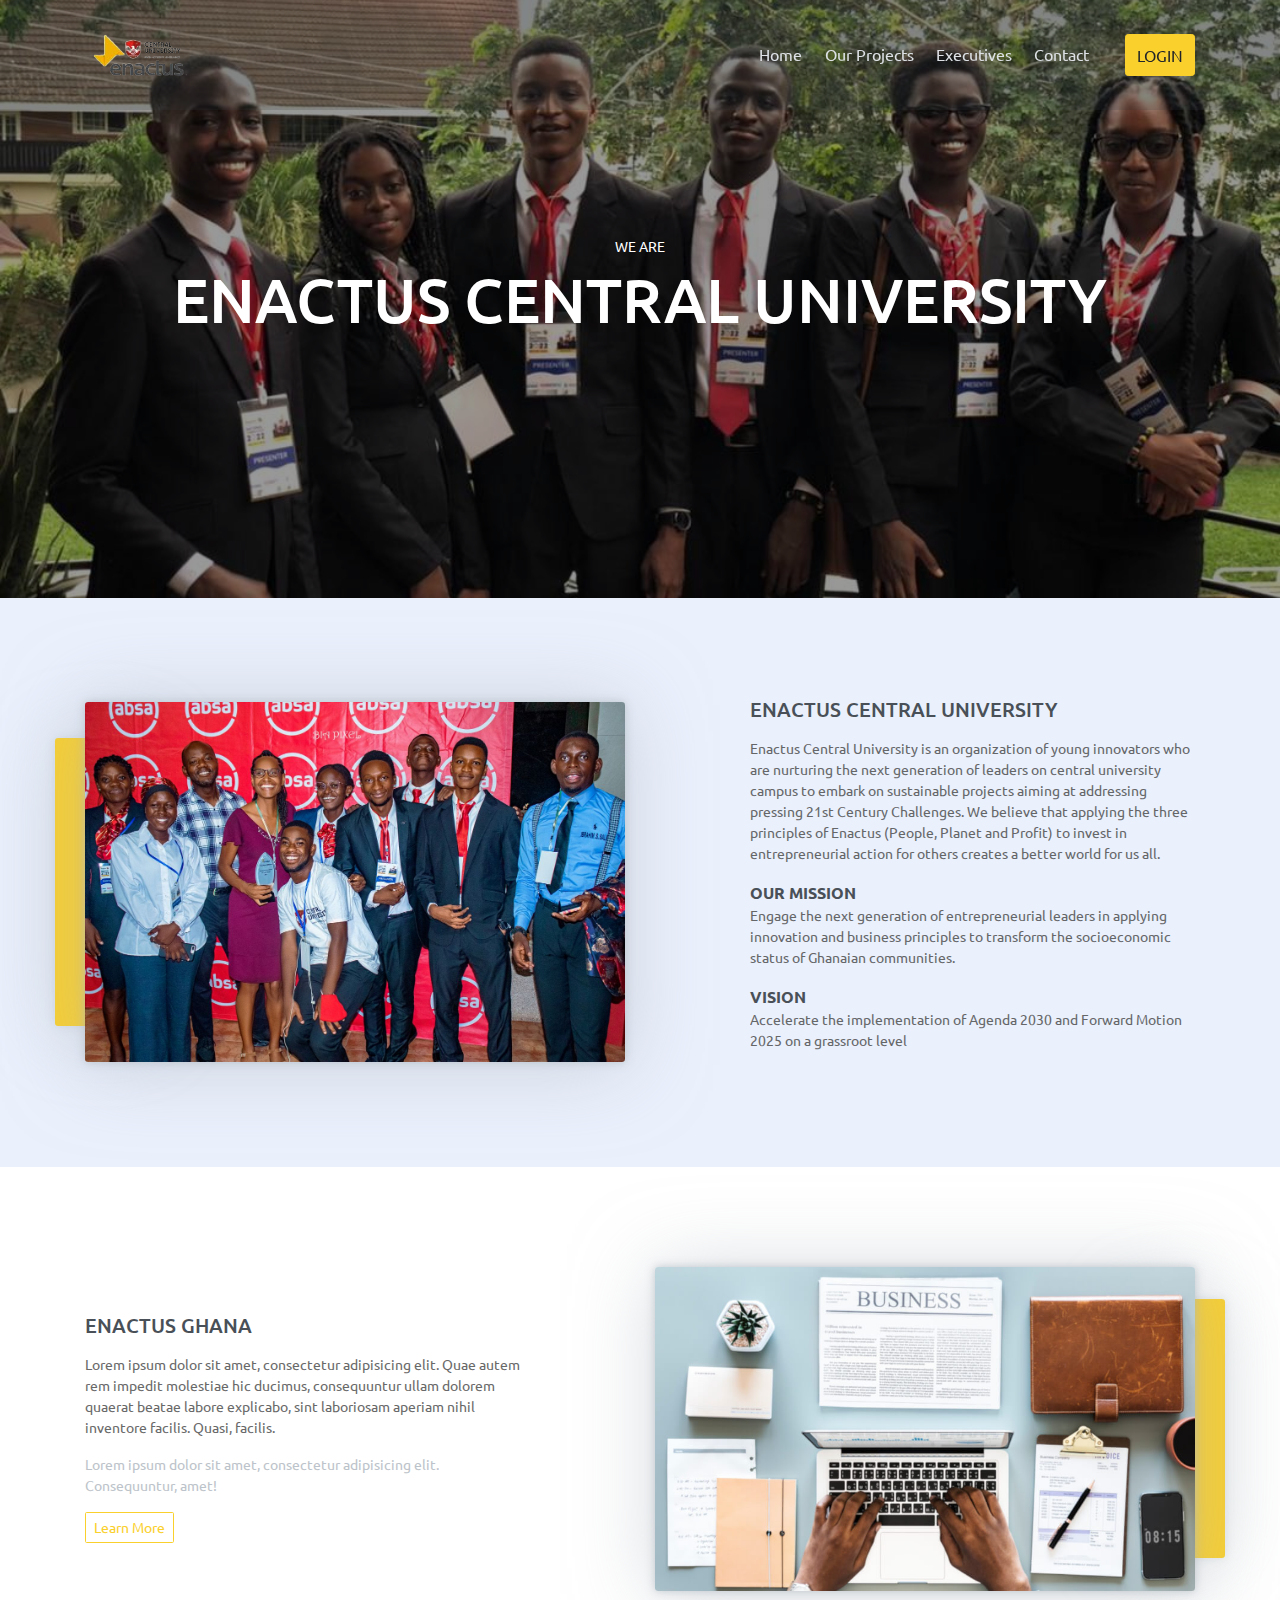
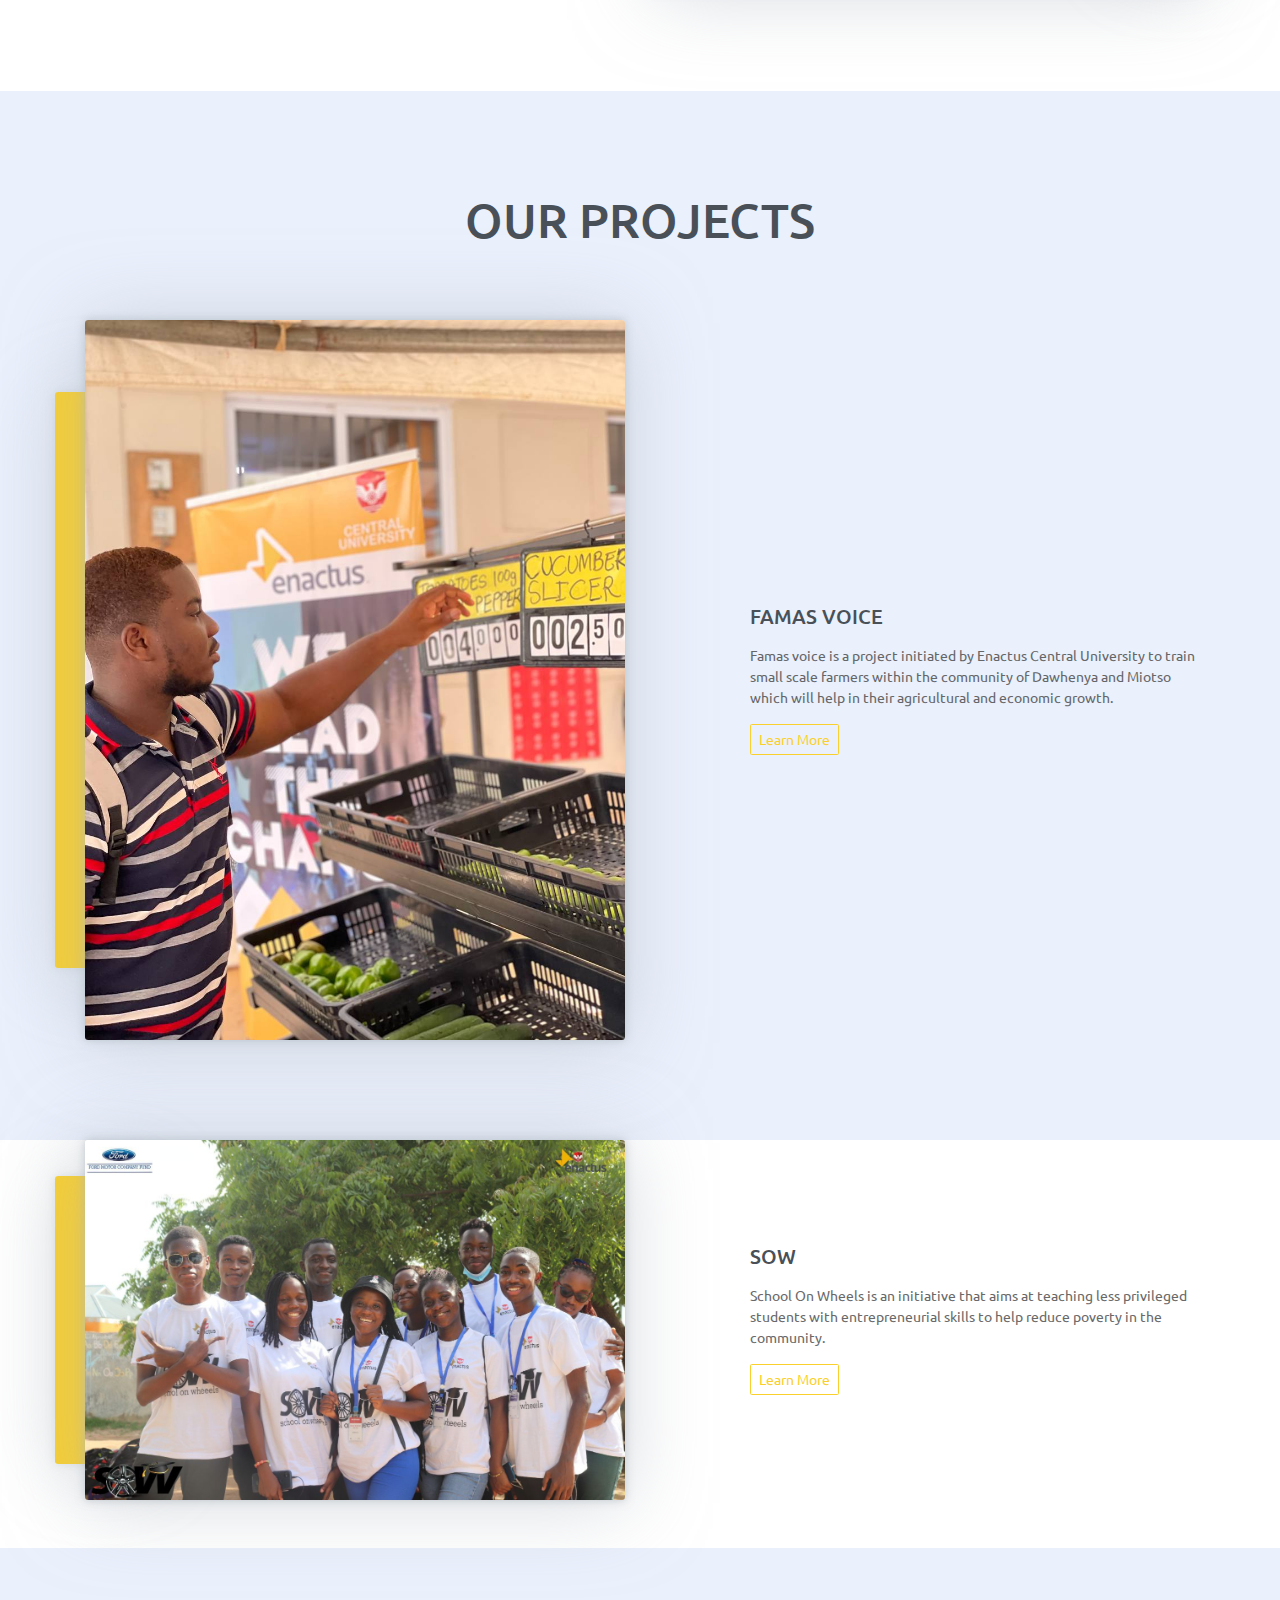
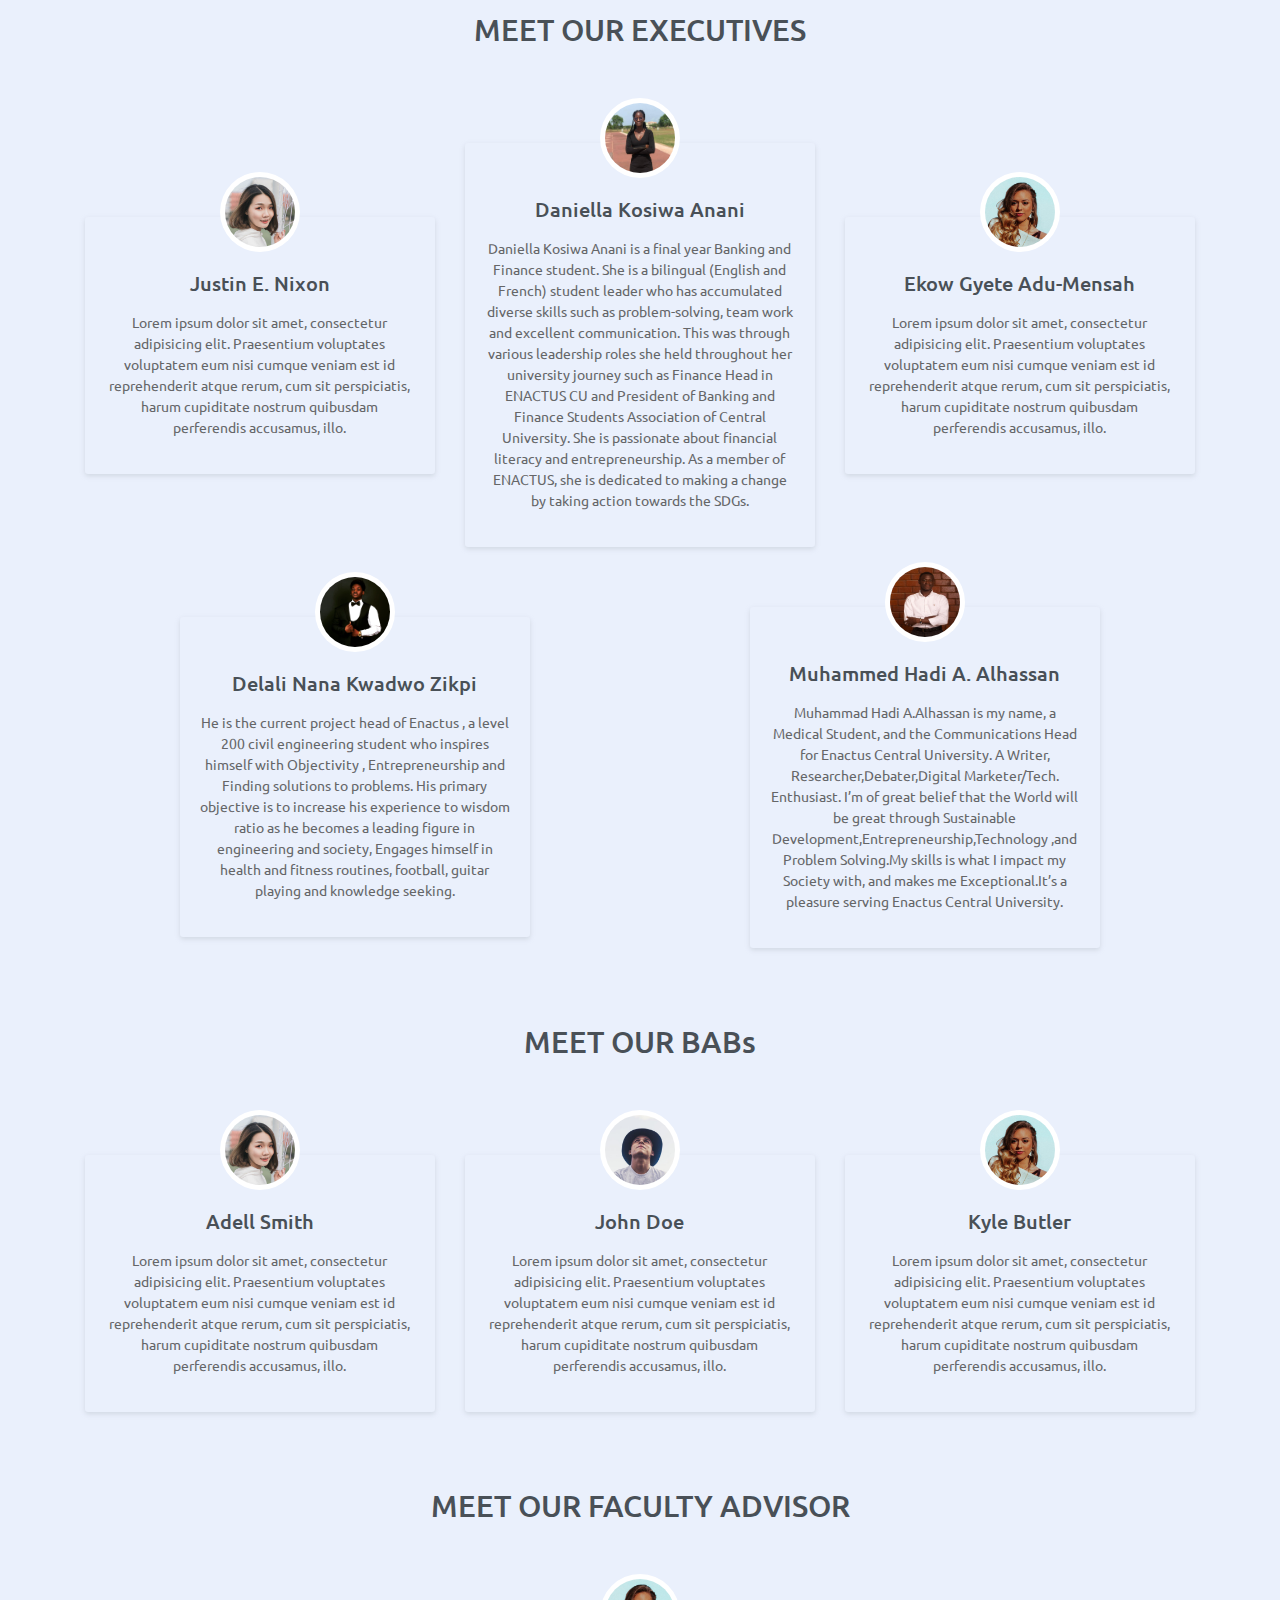
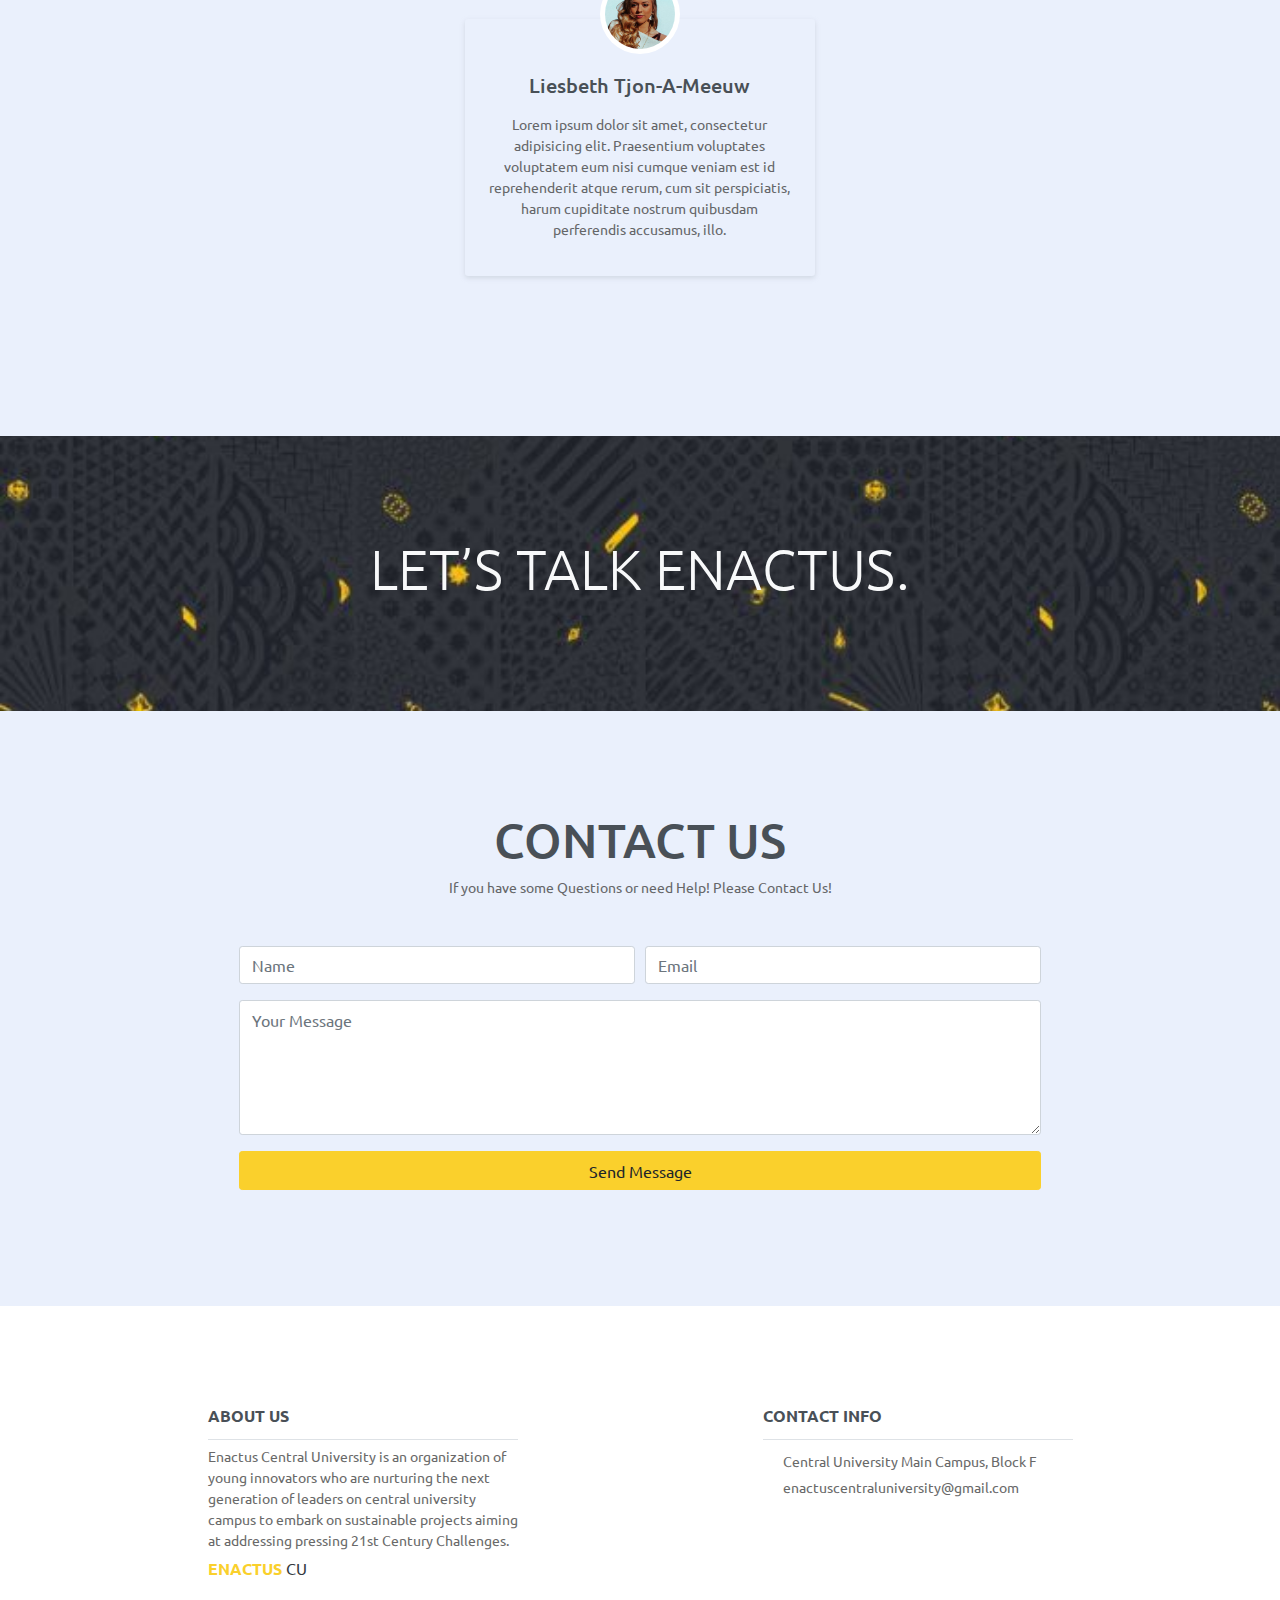
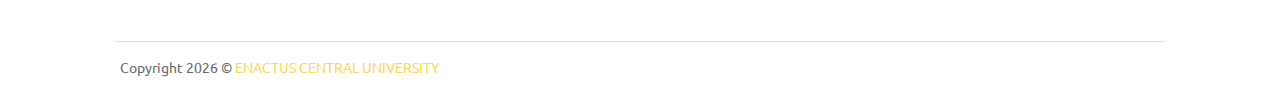
==== index.html @ 473edaef "Update index.html" ====
<!DOCTYPE html>
<html lang="en">
<head>
	<meta charset="utf-8">
    <meta name="viewport" content="width=device-width, initial-scale=1, shrink-to-fit=no">
    <meta name="author" content="EnactusCU">
    <title>Enactus CU</title>

    <!-- font icons -->
    <link rel="stylesheet" href="assets/vendors/themify-icons/css/themify-icons.css">
    <link rel="icon" href="assets/imgs/fav.png" type="image/x-icon">
    <!-- Bootstrap + main styles -->
	<link rel="stylesheet" href="assets/css/creative-design.css">

</head>
<body data-spy="scroll" data-target=".navbar" data-offset="40" id="home">
    
    <!-- Page Navbar -->
    <nav id="scrollspy" class="navbar page-navbar navbar-light navbar-expand-md fixed-top" data-spy="affix" data-offset-top="20">
        <div class="container">
            <img src="assets/imgs/logo.png" width="110px" height="110px
            ">
            <button class="navbar-toggler" type="button" data-toggle="collapse" data-target="#navbarSupportedContent" aria-controls="navbarSupportedContent" aria-expanded="false" aria-label="Toggle navigation">
                <span class="navbar-toggler-icon"></span>
            </button>

            <div class="collapse navbar-collapse" id="navbarSupportedContent">
                <ul class="navbar-nav ml-auto">
                    <li class="nav-item">
                        <a class="nav-link" href="#home">Home</a>
                    </li>
                    <li class="nav-item">
                        <a class="nav-link" href="#features">Our Projects</a>
                    </li>
                    <li class="nav-item">
                        <a class="nav-link" href="#testmonial">Executives</a>
                    </li>
                    <li class="nav-item">
                        <a class="nav-link" href="#contact">Contact</a>
                    </li>
                    <li class="nav-item ml-md-4">
                        <a class="nav-link btn btn-primary" href="login.html">LOGIN</a>
                    </li>
                </ul>
            </div>
        </div>
    </nav><!-- End of Page Navbar -->   

    <!-- Page Header -->
    <header id="home" class="header">
        <div class="overlay"></div>
        <div class="header-content">
            <p>WE ARE</p>
            <h6>ENACTUS CENTRAL UNIVERSITY</h6> 

        </div>      
    </header><!-- End of Page Header -->    
    <!-- section -->
    <section>
        <!-- Container -->
        <div class="container">
            <!-- row -->
            <div class="row justify-content-between align-items-center">
                <div class="col-md-6">
                    <div class="img-wrapper">
                        <div class="after"></div>
                        <img src="assets/imgs/img11.jpg" class="w-100" alt="About Us">
                    </div>
                </div>
                <div class="col-md-5">
                    <h6 class="title mb-3">ENACTUS CENTRAL UNIVERSITY</h6>
                    <div class="content">
            	<p>Enactus Central University is an organization of young innovators who are nurturing the next generation of leaders on central university  campus to embark on sustainable projects aiming at addressing pressing 21st Century Challenges. We believe that applying the three principles of Enactus (People, Planet and Profit) to invest in entrepreneurial action for others creates a better world for us all.</p>

			    <b>OUR MISSION</b>
<p>Engage the next generation of entrepreneurial leaders in applying innovation and business principles to transform the socioeconomic status of Ghanaian communities.</p>

			    <b>VISION</b>
			    <p>Accelerate the implementation of Agenda 2030 and Forward Motion 2025 on a grassroot level</p>
                </div>
            </div>
            <!-- End of Row -->
        </div>  
        <!-- End of Container -->
    </section><!-- End of Section -->   

    <!-- section -->
    <section>
        <!-- Container -->
        <div class="container">
            <!-- Row -->
            <div class="row justify-content-between align-items-center">                
                <div class="col-md-5">
                    <h6 class="title mb-3">ENACTUS GHANA</h6>
                    <p>Lorem ipsum dolor sit amet, consectetur adipisicing elit. Quae autem rem impedit molestiae hic ducimus, consequuntur ullam dolorem quaerat beatae labore explicabo, sint laboriosam aperiam nihil inventore facilis. Quasi, facilis.</p>
                    <p class="text-muted">Lorem ipsum dolor sit amet, consectetur adipisicing elit. Consequuntur, amet!</p>
                    <button class="btn btn-outline-primary btn-sm">Learn More</button>

                </div>
                <div class="col-md-6">
                    <div class="img-wrapper">
                        <div class="after right"></div>
                        <img src="assets/imgs/img-2.jpg" class="w-100" alt="About Us">
                    </div>                      
                </div>
            </div><!-- End of Row -->           
        </div><!-- End of Container-->      
    </section><!-- End of Section -->
    

    <!-- Features Section -->
    <!--<section class="has-bg-img" id="features">
        <div class="overlay"></div>
        <!-- Button trigger modal -->
       <!-- <a data-toggle="modal" href="#exampleModalCenter">
            <i></i>
        </a>

        <!-- Modal -->
        <!--<div class="modal fade" id="exampleModalCenter" tabindex="-1" role="dialog" aria-labelledby="exampleModalCenterTitle" aria-hidden="true">
            <div class="modal-dialog modal-dialog-centered modal-lg" role="document">
                <div class="modal-content">
                    <iframe width="100%" height="450px" src="https://www.youtube.com/embed/-RjHEhK6p1A" title="Enactus Central University" frameborder="0" allow="accelerometer; autoplay; clipboard-write; encrypted-media; gyroscope; picture-in-picture; web-share" allowfullscreen></iframe>
                </div>
            </div>
        </div><!-- End of Modal -->     
    </section><!-- End of features Section -->  

    <!-- Section -->
    <section>
        <center><h1 class="mb-5">OUR PROJECTS</h1></center><br>
        <!-- Container -->
        <div class="container">
            <!-- Row -->
            <div class="row justify-content-between align-items-center">
                <div class="col-md-6">
                    <div class="img-wrapper">
                        <div class="after"></div>
                        <img src="assets/imgs/img110.jpg" class="w-100" alt="About us">
                    </div>
                </div>
                <div class="col-md-5">
                    <h6 class="title mb-3">FAMAS VOICE</h6>
                    
                    <p>Famas voice is a project initiated by Enactus Central University to train small scale farmers 
                        within the community of Dawhenya and Miotso which will help in their agricultural and economic 
                        growth.</p>
          
                    <button class="btn btn-outline-primary btn-sm">Learn More</button>
                </div>
            </div><!-- End of Row -->           
        </div><!-- End of Container-->      
    </section><!-- End of Section -->   

      <!-- Container -->
      <div class="container">
        <!-- Row -->
        <div class="row justify-content-between align-items-center">
            <div class="col-md-6">
                <div class="img-wrapper">
                    <div class="after"></div>
                    <img src="assets/imgs/sow.jpg" class="w-100" alt="About us">
                </div>
            </div>
            <div class="col-md-5">
                <h6 class="title mb-3">SOW</h6>
                
                <p>School On Wheels is an initiative that aims at teaching less privileged students with 
                    entrepreneurial skills to help reduce poverty in the community.</p>
               
                <button class="btn btn-outline-primary btn-sm">Learn More</button>
            </div>
        </div><!-- End of Row -->           
    </div><!-- End of Container-->      
</section><br><br><!-- End of Section -->    

    <!-- Testmonial Section -->
    <section class="text-center pt-5" id="testmonial">
        <!-- Container -->
        <div class="container">
            <h3 class="mt-3 mb-5 pb-5">MEET OUR EXECUTIVES</h3>
            <!-- Row -->
            <div class="row">
                <div class="col-sm-10 col-md-4 m-auto">
                    <div class="testmonial-wrapper">
                        <img src="assets/imgs/avatar1.jpg" alt="Client Image">
                        <h6 class="title mb-3">Justin E. Nixon</h6>
                        <p>Lorem ipsum dolor sit amet, consectetur adipisicing elit. Praesentium voluptates voluptatem eum nisi cumque veniam est id reprehenderit atque rerum, cum sit perspiciatis, harum cupiditate nostrum quibusdam perferendis accusamus, illo.</p>
                    </div>
                </div>
                <div class="col-sm-10 col-md-4 m-auto">
                    <div class="testmonial-wrapper">
                        <img src="assets/imgs/daniella.jpeg" alt="Client Image">
                        <h6 class="title mb-3">Daniella Kosiwa Anani</h6>
                        <p>Daniella Kosiwa Anani is a final year Banking and Finance student. She is a bilingual (English and French) student leader who has accumulated diverse skills such as problem-solving, team work and excellent communication. This was through various leadership roles she held throughout her university journey such as Finance Head in ENACTUS CU and President of Banking and Finance Students Association of Central University. She is passionate about financial literacy and entrepreneurship. As a member of ENACTUS, she is dedicated to making a change by taking action towards the SDGs.</p>
                    </div>
                </div>
                <div class="col-sm-10 col-md-4 m-auto">
                    <div class="testmonial-wrapper">
                        <img src="assets/imgs/avatar3.jpg" alt="Client Image">
                        <h6 class="title mb-3">Ekow Gyete Adu-Mensah</h6>
                        <p>Lorem ipsum dolor sit amet, consectetur adipisicing elit. Praesentium voluptates voluptatem eum nisi cumque veniam est id reprehenderit atque rerum, cum sit perspiciatis, harum cupiditate nostrum quibusdam perferendis accusamus, illo.</p>
                    </div>
		</div>
                <div class="col-sm-10 col-md-4 m-auto">
                    <div class="testmonial-wrapper">
                        <img src="assets/imgs/delali.jpeg" alt="Client Image">
                        <h6 class="title mb-3">Delali Nana Kwadwo Zikpi</h6>
                        <p>He is the current project head of Enactus , a level 200 civil engineering student who inspires himself with Objectivity , Entrepreneurship and Finding solutions to problems. His primary objective is to increase his experience to wisdom ratio as he becomes a leading figure in engineering and society, Engages himself in health and fitness routines, football, guitar playing and knowledge seeking.</p>
                    </div>	
                </div>
		<div class="col-sm-10 col-md-4 m-auto">
                    <div class="testmonial-wrapper">
                        <img src="assets/imgs/mohammed.jpeg" alt="Client Image">
                        <h6 class="title mb-3">Muhammed Hadi A. Alhassan</h6>
                        <p>Muhammad Hadi A.Alhassan is my name, a Medical Student, and the Communications Head for Enactus Central University. A Writer, Researcher,Debater,Digital Marketer/Tech. Enthusiast.  I’m of great belief that the World will be great through Sustainable Development,Entrepreneurship,Technology ,and Problem Solving.My skills is what I impact my Society with, and makes me Exceptional.It’s a pleasure serving Enactus Central University.</p>
                    </div>	
                </div>
            </div><!-- end of Row -->           
        </div><!-- End of Cotanier -->  
        <div class="container">
            <h3 class="mt-3 mb-5 pb-5">MEET OUR BABs</h3>
            <!-- Row -->
            <div class="row">
                <div class="col-sm-10 col-md-4 m-auto">
                    <div class="testmonial-wrapper">
                        <img src="assets/imgs/avatar1.jpg" alt="Client Image">
                        <h6 class="title mb-3">Adell Smith</h6>
                        <p>Lorem ipsum dolor sit amet, consectetur adipisicing elit. Praesentium voluptates voluptatem eum nisi cumque veniam est id reprehenderit atque rerum, cum sit perspiciatis, harum cupiditate nostrum quibusdam perferendis accusamus, illo.</p>
                    </div>
                </div>
                <div class="col-sm-10 col-md-4 m-auto">
                    <div class="testmonial-wrapper">
                        <img src="assets/imgs/avatar2.jpg" alt="Client Image">
                        <h6 class="title mb-3">John Doe</h6>
                        <p>Lorem ipsum dolor sit amet, consectetur adipisicing elit. Praesentium voluptates voluptatem eum nisi cumque veniam est id reprehenderit atque rerum, cum sit perspiciatis, harum cupiditate nostrum quibusdam perferendis accusamus, illo.</p>
                    </div>
                </div>
                <div class="col-sm-10 col-md-4 m-auto">
                    <div class="testmonial-wrapper">
                        <img src="assets/imgs/avatar3.jpg" alt="Client Image">
                        <h6 class="title mb-3">Kyle Butler</h6>
                        <p>Lorem ipsum dolor sit amet, consectetur adipisicing elit. Praesentium voluptates voluptatem eum nisi cumque veniam est id reprehenderit atque rerum, cum sit perspiciatis, harum cupiditate nostrum quibusdam perferendis accusamus, illo.</p>
                    </div>
                </div>
            </div><!-- end of Row -->           
        </div><!-- End of Cotanier -->  
        <div class="container">
            <h3 class="mt-3 mb-5 pb-5">MEET OUR FACULTY ADVISOR</h3>
            <!-- Row -->
            <div class="row">
                <div class="col-sm-10 col-md-4 m-auto">
                    <div class="testmonial-wrapper">
                        <img src="assets/imgs/avatar3.jpg" alt="Client Image">
                        <h6 class="title mb-3">Liesbeth Tjon-A-Meeuw</h6>
                        <p>Lorem ipsum dolor sit amet, consectetur adipisicing elit. Praesentium voluptates voluptatem eum nisi cumque veniam est id reprehenderit atque rerum, cum sit perspiciatis, harum cupiditate nostrum quibusdam perferendis accusamus, illo.</p>
                    </div>
                </div>
            </div><!-- end of Row -->           
        </div><!-- End of Cotanier -->  
    </section><!-- End of Testmonial Section -->

    <!-- Section -->
    <section class="has-bg-img text-center text-light height-auto" style="background-image: url(assets/imgs/back.jpg)">
        <h1 class="display-4">LET’S TALK ENACTUS.</h1>
    </section><!-- End of Section -->
    

    <!-- Contact Section -->
    <section id="contact" class="text-center">
        <!-- container -->
        <div class="container">
            <h1>CONTACT US</h1>
            <p class="mb-5">If you have some Questions or need Help! Please Contact Us!</p>
            
            <!-- Contact form -->
            <form class="contact-form col-md-11 col-lg-9 mx-auto">
                <div class="form-row">
                    <div class="col form-group">
                        <input type="text" class="form-control" placeholder="Name">
                    </div>
                    <div class="col form-group">
                        <input type="email" class="form-control" placeholder="Email">
                    </div>
                </div>
                <div class="form-group">
                    <textarea name="" id="" cols="30" rows="5" class="form-control" placeholder="Your Message"></textarea>
                </div>
                <div class="form-group">
                    <input type="submit" class="btn btn-primary btn-block" value="Send Message">
                </div>
            </form><!-- End of Contact form -->         
        </div><!-- End of Container-->      
    </section><!-- End of Contact Section -->   

    <!-- Section -->
    <section class="pb-0">
        <!-- Container -->
        <div class="container">
            <!-- Pre footer -->
            <div class="pre-footer">
                <ul class="list">
                    <li class="list-head">
                        <h6 class="font-weight-bold">ABOUT US</h6>
                    </li>
                    <li class="list-body">
                        <p>Enactus Central University is an organization of young innovators who are nurturing the next generation of leaders on central university  campus to embark on sustainable projects aiming at addressing pressing 21st Century Challenges.</p>
                        <a href="#"><strong class="text-primary">ENACTUS</strong> <span class="text-dark">CU</span></a>
                    </li>
                </ul>
                <ul class="list">
                    <li class="list-head">
                        <h6 class="font-weight-bold">CONTACT INFO</h6>
                    </li>
                    <li class="list-body">
                       <p></p>
                        <p><i class="ti-location-pin"></i>Central University Main Campus, Block F</p>
                        <p><i class="ti-email"></i>enactuscentraluniversity@gmail.com</p>
                        <div class="social-links">
                            <a href="javascript:void(0)" class="link"><i class="ti-facebook"></i></a>
                            <a href="javascript:void(0)" class="link"><i class="ti-twitter-alt"></i></a>
                            <a href="javascript:void(0)" class="link"><i class="ti-google"></i></a>
                            <a href="javascript:void(0)" class="link"><i class="ti-pinterest-alt"></i></a>
                            <a href="javascript:void(0)" class="link"><i class="ti-instagram"></i></a>
                            <a href="javascript:void(0)" class="link"><i class="ti-rss"></i></a>
                        </div>
                    </li>
                </ul> 
            </div><!-- End of Pre footer -->            

            <!-- foooter -->
            <footer class="footer">            
                <p>Copyright <script>document.write(new Date().getFullYear())</script> &copy; <a href="#">ENACTUS CENTRAL UNIVERSITY</a></p>
            </footer><!-- End of Footer-->  
            
        </div><!--End of Container -->      
    </section><!-- End of Section -->



    <!-- core  -->
    <script src="assets/vendors/jquery/jquery-3.4.1.js"></script>
    <script src="assets/vendors/bootstrap/bootstrap.bundle.js"></script>

    <!-- bootstrap affix -->
    <script src="assets/vendors/bootstrap/bootstrap.affix.js"></script>

    <!-- ENACTUS Design js -->
    <script src="assets/js/creative-design.js"></script>

</body>
</html>
---- assets/css/creative-design.css ----
@charset "UTF-8";
/*!
=========================================================
* Creative Design Landing page V 1.0
=========================================================

* Copyright: 2019 DevCRUD (https://devcrud.com)
* Licensed: (https://devcrud.com/licenses)
* Coded by www.devcrud.com

=========================================================

* The above copyright notice and this permission notice shall be included in all copies or substantial portions of the Software.
*/
@import url("https://fonts.googleapis.com/css?family=Ubuntu:300,300i,400,400i,500,500i,700,700i&display=swap");
:root {
  --blue: #79A9F5;
  --indigo: #C45F90;
  --purple: #A16AE8;
  --pink: #FC8BC0;
  --red: #F85C70;
  --orange: #FF8882;
  --yellow: #FAD02C;
  --green: #A3C14A;
  --teal: #20c997;
  --cyan: #47D8E0;
  --white: #fff;
  --gray: #6c757d;
  --gray-dark: #343a40;
  --primary: #FAD02C;
  --secondary: #6c757d;
  --success: #A3C14A;
  --info: #47D8E0;
  --warning: #FF8882;
  --danger: #F85C70;
  --light: #f8f9fa;
  --dark: #343a40;
  --breakpoint-xs: 0;
  --breakpoint-sm: 576px;
  --breakpoint-md: 768px;
  --breakpoint-lg: 992px;
  --breakpoint-xl: 1200px;
  --font-family-sans-serif: "Ubuntu", sans-serif;
  --font-family-monospace: SFMono-Regular, Menlo, Monaco, Consolas, "Liberation Mono", "Courier New", monospace;
}

*,
*::before,
*::after {
  box-sizing: border-box;
}

html {
  font-family: sans-serif;
  line-height: 1.15;
  -webkit-text-size-adjust: 100%;
  -webkit-tap-highlight-color: rgba(0, 0, 0, 0);
}

article, aside, figcaption, figure, footer, header, hgroup, main, nav, section {
  display: block;
}

body {
  margin: 0;
  font-family: "Ubuntu", sans-serif;
  font-size: 1rem;
  font-weight: 400;
  line-height: 1.5;
  color: #495057;
  text-align: left;
  background-color: #fff;
  cursor: pointer;
}

[tabindex="-1"]:focus {
  outline: 0 !important;
}

hr {
  box-sizing: content-box;
  height: 0;
  overflow: visible;
}

h1, h2, h3, h4, h5, h6 {
  margin-top: 0;
  margin-bottom: 0.5rem;
}

p {
  margin-top: 0;
  margin-bottom: 1rem;
}

abbr[title],
abbr[data-original-title] {
  text-decoration: underline;
  -webkit-text-decoration: underline dotted;
          text-decoration: underline dotted;
  cursor: help;
  border-bottom: 0;
  -webkit-text-decoration-skip-ink: none;
          text-decoration-skip-ink: none;
}

address {
  margin-bottom: 1rem;
  font-style: normal;
  line-height: inherit;
}

ol,
ul,
dl {
  margin-top: 0;
  margin-bottom: 1rem;
}

ol ol,
ul ul,
ol ul,
ul ol {
  margin-bottom: 0;
}

dt {
  font-weight: 700;
}

dd {
  margin-bottom: .5rem;
  margin-left: 0;
}

blockquote {
  margin: 0 0 1rem;
}

b,
strong {
  font-weight: bolder;
}

small {
  font-size: 80%;
}

sub,
sup {
  position: relative;
  font-size: 75%;
  line-height: 0;
  vertical-align: baseline;
}

sub {
  bottom: -.25em;
}

sup {
  top: -.5em;
}

a {
  color: #FAD02C;
  text-decoration: none;
  background-color: transparent;
}

a:hover {
  color: #d4aa05;
  text-decoration: none;
}

a:not([href]):not([tabindex]) {
  color: inherit;
  text-decoration: none;
}

a:not([href]):not([tabindex]):hover, a:not([href]):not([tabindex]):focus {
  color: inherit;
  text-decoration: none;
}

a:not([href]):not([tabindex]):focus {
  outline: 0;
}

pre,
code,
kbd,
samp {
  font-family: SFMono-Regular, Menlo, Monaco, Consolas, "Liberation Mono", "Courier New", monospace;
  font-size: 1em;
}

pre {
  margin-top: 0;
  margin-bottom: 1rem;
  overflow: auto;
}

figure {
  margin: 0 0 1rem;
}

img {
  vertical-align: middle;
  border-style: none;
}

svg {
  overflow: hidden;
  vertical-align: middle;
}

table {
  border-collapse: collapse;
}

caption {
  padding-top: 0.75rem;
  padding-bottom: 0.75rem;
  color: #adb5bd;
  text-align: left;
  caption-side: bottom;
}

th {
  text-align: inherit;
}

label {
  display: inline-block;
  margin-bottom: 0.5rem;
}

button {
  border-radius: 0;
}

button:focus {
  outline: 1px dotted;
  outline: 5px auto -webkit-focus-ring-color;
}

input,
button,
select,
optgroup,
textarea {
  margin: 0;
  font-family: inherit;
  font-size: inherit;
  line-height: inherit;
}

button,
input {
  overflow: visible;
}

button,
select {
  text-transform: none;
}

select {
  word-wrap: normal;
}

button,
[type="button"],
[type="reset"],
[type="submit"] {
  -webkit-appearance: button;
}

button:not(:disabled),
[type="button"]:not(:disabled),
[type="reset"]:not(:disabled),
[type="submit"]:not(:disabled) {
  cursor: pointer;
}

button::-moz-focus-inner,
[type="button"]::-moz-focus-inner,
[type="reset"]::-moz-focus-inner,
[type="submit"]::-moz-focus-inner {
  padding: 0;
  border-style: none;
}

input[type="radio"],
input[type="checkbox"] {
  box-sizing: border-box;
  padding: 0;
}

input[type="date"],
input[type="time"],
input[type="datetime-local"],
input[type="month"] {
  -webkit-appearance: listbox;
}

textarea {
  overflow: auto;
  resize: vertical;
}

fieldset {
  min-width: 0;
  padding: 0;
  margin: 0;
  border: 0;
}

legend {
  display: block;
  width: 100%;
  max-width: 100%;
  padding: 0;
  margin-bottom: .5rem;
  font-size: 1.5rem;
  line-height: inherit;
  color: inherit;
  white-space: normal;
}

progress {
  vertical-align: baseline;
}

[type="number"]::-webkit-inner-spin-button,
[type="number"]::-webkit-outer-spin-button {
  height: auto;
}

[type="search"] {
  outline-offset: -2px;
  -webkit-appearance: none;
}

[type="search"]::-webkit-search-decoration {
  -webkit-appearance: none;
}

::-webkit-file-upload-button {
  font: inherit;
  -webkit-appearance: button;
}

output {
  display: inline-block;
}

summary {
  display: list-item;
  cursor: pointer;
}

template {
  display: none;
}

[hidden] {
  display: none !important;
}

h1, h2, h3, h4, h5, h6,
.h1, .h2, .h3, .h4, .h5, .h6 {
  margin-bottom: 0.5rem;
  font-weight: 500;
  line-height: 1.2;
}

h1, .h1 {
  font-size: 3rem;
}

h2, .h2 {
  font-size: 2.5rem;
}

h3, .h3 {
  font-size: 1.85rem;
}

h4, .h4 {
  font-size: 1.6rem;
}

h5, .h5 {
  font-size: 1.3rem;
}

h6, .h6 {
  font-size: 1rem;
}

.lead {
  font-size: 1.25rem;
  font-weight: 300;
}

.display-1 {
  font-size: 6rem;
  font-weight: 300;
  line-height: 1.2;
}

.display-2 {
  font-size: 5.5rem;
  font-weight: 300;
  line-height: 1.2;
}

.display-3 {
  font-size: 4.5rem;
  font-weight: 300;
  line-height: 1.2;
}

.display-4 {
  font-size: 3.5rem;
  font-weight: 300;
  line-height: 1.2;
}

hr {
  margin-top: 1rem;
  margin-bottom: 1rem;
  border: 0;
  border-top: 1px solid rgba(255, 255, 255, 0.1);
}

small,
.small {
  font-size: 80%;
  font-weight: 400;
}

mark,
.mark {
  padding: 0.2em;
  background-color: #fcf8e3;
}

.list-unstyled {
  padding-left: 0;
  list-style: none;
}

.list-inline {
  padding-left: 0;
  list-style: none;
}

.list-inline-item {
  display: inline-block;
}

.list-inline-item:not(:last-child) {
  margin-right: 0.5rem;
}

.initialism {
  font-size: 90%;
  text-transform: uppercase;
}

.blockquote {
  margin-bottom: 1rem;
  font-size: 1.25rem;
}

.blockquote-footer {
  display: block;
  font-size: 80%;
  color: #6c757d;
}

.blockquote-footer::before {
  content: "\2014\00A0";
}

.img-fluid {
  max-width: 100%;
  height: auto;
}

.img-thumbnail {
  padding: 0.25rem;
  background-color: #fff;
  border: 1px solid #dee2e6;
  border-radius: 0.2rem;
  max-width: 100%;
  height: auto;
}

.figure {
  display: inline-block;
}

.figure-img {
  margin-bottom: 0.5rem;
  line-height: 1;
}

.figure-caption {
  font-size: 90%;
  color: #6c757d;
}

code {
  font-size: 87.5%;
  color: #FC8BC0;
  word-break: break-word;
}

a > code {
  color: inherit;
}

kbd {
  padding: 0.2rem 0.4rem;
  font-size: 87.5%;
  color: #fff;
  background-color: #212529;
  border-radius: 0.1rem;
}

kbd kbd {
  padding: 0;
  font-size: 100%;
  font-weight: 700;
}

pre {
  display: block;
  font-size: 87.5%;
  color: #fbdb5e;
}

pre code {
  font-size: inherit;
  color: inherit;
  word-break: normal;
}

.pre-scrollable {
  max-height: 300px;
  overflow-y: scroll;
}

.container {
  width: 100%;
  padding-right: 15px;
  padding-left: 15px;
  margin-right: auto;
  margin-left: auto;
}

@media (min-width: 576px) {
  .container {
    max-width: 540px;
  }
}

@media (min-width: 768px) {
  .container {
    max-width: 720px;
  }
}

@media (min-width: 992px) {
  .container {
    max-width: 960px;
  }
}

@media (min-width: 1200px) {
  .container {
    max-width: 1140px;
  }
}

.container-fluid {
  width: 100%;
  padding-right: 15px;
  padding-left: 15px;
  margin-right: auto;
  margin-left: auto;
}

.row {
  display: -webkit-box;
  display: -webkit-flex;
  display: -ms-flexbox;
  display: flex;
  -webkit-flex-wrap: wrap;
      -ms-flex-wrap: wrap;
          flex-wrap: wrap;
  margin-right: -15px;
  margin-left: -15px;
}

.no-gutters {
  margin-right: 0;
  margin-left: 0;
}

.no-gutters > .col,
.no-gutters > [class*="col-"] {
  padding-right: 0;
  padding-left: 0;
}

.col-1, .col-2, .col-3, .col-4, .col-5, .col-6, .col-7, .col-8, .col-9, .col-10, .col-11, .col-12, .col,
.col-auto, .col-sm-1, .col-sm-2, .col-sm-3, .col-sm-4, .col-sm-5, .col-sm-6, .col-sm-7, .col-sm-8, .col-sm-9, .col-sm-10, .col-sm-11, .col-sm-12, .col-sm,
.col-sm-auto, .col-md-1, .col-md-2, .col-md-3, .col-md-4, .col-md-5, .col-md-6, .col-md-7, .col-md-8, .col-md-9, .col-md-10, .col-md-11, .col-md-12, .col-md,
.col-md-auto, .col-lg-1, .col-lg-2, .col-lg-3, .col-lg-4, .col-lg-5, .col-lg-6, .col-lg-7, .col-lg-8, .col-lg-9, .col-lg-10, .col-lg-11, .col-lg-12, .col-lg,
.col-lg-auto, .col-xl-1, .col-xl-2, .col-xl-3, .col-xl-4, .col-xl-5, .col-xl-6, .col-xl-7, .col-xl-8, .col-xl-9, .col-xl-10, .col-xl-11, .col-xl-12, .col-xl,
.col-xl-auto {
  position: relative;
  width: 100%;
  padding-right: 15px;
  padding-left: 15px;
}

.col {
  -webkit-flex-basis: 0;
      -ms-flex-preferred-size: 0;
          flex-basis: 0;
  -webkit-box-flex: 1;
  -webkit-flex-grow: 1;
      -ms-flex-positive: 1;
          flex-grow: 1;
  max-width: 100%;
}

.col-auto {
  -webkit-box-flex: 0;
  -webkit-flex: 0 0 auto;
      -ms-flex: 0 0 auto;
          flex: 0 0 auto;
  width: auto;
  max-width: 100%;
}

.col-1 {
  -webkit-box-flex: 0;
  -webkit-flex: 0 0 8.33333%;
      -ms-flex: 0 0 8.33333%;
          flex: 0 0 8.33333%;
  max-width: 8.33333%;
}

.col-2 {
  -webkit-box-flex: 0;
  -webkit-flex: 0 0 16.66667%;
      -ms-flex: 0 0 16.66667%;
          flex: 0 0 16.66667%;
  max-width: 16.66667%;
}

.col-3 {
  -webkit-box-flex: 0;
  -webkit-flex: 0 0 25%;
      -ms-flex: 0 0 25%;
          flex: 0 0 25%;
  max-width: 25%;
}

.col-4 {
  -webkit-box-flex: 0;
  -webkit-flex: 0 0 33.33333%;
      -ms-flex: 0 0 33.33333%;
          flex: 0 0 33.33333%;
  max-width: 33.33333%;
}

.col-5 {
  -webkit-box-flex: 0;
  -webkit-flex: 0 0 41.66667%;
      -ms-flex: 0 0 41.66667%;
          flex: 0 0 41.66667%;
  max-width: 41.66667%;
}

.col-6 {
  -webkit-box-flex: 0;
  -webkit-flex: 0 0 50%;
      -ms-flex: 0 0 50%;
          flex: 0 0 50%;
  max-width: 50%;
}

.col-7 {
  -webkit-box-flex: 0;
  -webkit-flex: 0 0 58.33333%;
      -ms-flex: 0 0 58.33333%;
          flex: 0 0 58.33333%;
  max-width: 58.33333%;
}

.col-8 {
  -webkit-box-flex: 0;
  -webkit-flex: 0 0 66.66667%;
      -ms-flex: 0 0 66.66667%;
          flex: 0 0 66.66667%;
  max-width: 66.66667%;
}

.col-9 {
  -webkit-box-flex: 0;
  -webkit-flex: 0 0 75%;
      -ms-flex: 0 0 75%;
          flex: 0 0 75%;
  max-width: 75%;
}

.col-10 {
  -webkit-box-flex: 0;
  -webkit-flex: 0 0 83.33333%;
      -ms-flex: 0 0 83.33333%;
          flex: 0 0 83.33333%;
  max-width: 83.33333%;
}

.col-11 {
  -webkit-box-flex: 0;
  -webkit-flex: 0 0 91.66667%;
      -ms-flex: 0 0 91.66667%;
          flex: 0 0 91.66667%;
  max-width: 91.66667%;
}

.col-12 {
  -webkit-box-flex: 0;
  -webkit-flex: 0 0 100%;
      -ms-flex: 0 0 100%;
          flex: 0 0 100%;
  max-width: 100%;
}

.order-first {
  -webkit-box-ordinal-group: 0;
  -webkit-order: -1;
      -ms-flex-order: -1;
          order: -1;
}

.order-last {
  -webkit-box-ordinal-group: 14;
  -webkit-order: 13;
      -ms-flex-order: 13;
          order: 13;
}

.order-0 {
  -webkit-box-ordinal-group: 1;
  -webkit-order: 0;
      -ms-flex-order: 0;
          order: 0;
}

.order-1 {
  -webkit-box-ordinal-group: 2;
  -webkit-order: 1;
      -ms-flex-order: 1;
          order: 1;
}

.order-2 {
  -webkit-box-ordinal-group: 3;
  -webkit-order: 2;
      -ms-flex-order: 2;
          order: 2;
}

.order-3 {
  -webkit-box-ordinal-group: 4;
  -webkit-order: 3;
      -ms-flex-order: 3;
          order: 3;
}

.order-4 {
  -webkit-box-ordinal-group: 5;
  -webkit-order: 4;
      -ms-flex-order: 4;
          order: 4;
}

.order-5 {
  -webkit-box-ordinal-group: 6;
  -webkit-order: 5;
      -ms-flex-order: 5;
          order: 5;
}

.order-6 {
  -webkit-box-ordinal-group: 7;
  -webkit-order: 6;
      -ms-flex-order: 6;
          order: 6;
}

.order-7 {
  -webkit-box-ordinal-group: 8;
  -webkit-order: 7;
      -ms-flex-order: 7;
          order: 7;
}

.order-8 {
  -webkit-box-ordinal-group: 9;
  -webkit-order: 8;
      -ms-flex-order: 8;
          order: 8;
}

.order-9 {
  -webkit-box-ordinal-group: 10;
  -webkit-order: 9;
      -ms-flex-order: 9;
          order: 9;
}

.order-10 {
  -webkit-box-ordinal-group: 11;
  -webkit-order: 10;
      -ms-flex-order: 10;
          order: 10;
}

.order-11 {
  -webkit-box-ordinal-group: 12;
  -webkit-order: 11;
      -ms-flex-order: 11;
          order: 11;
}

.order-12 {
  -webkit-box-ordinal-group: 13;
  -webkit-order: 12;
      -ms-flex-order: 12;
          order: 12;
}

.offset-1 {
  margin-left: 8.33333%;
}

.offset-2 {
  margin-left: 16.66667%;
}

.offset-3 {
  margin-left: 25%;
}

.offset-4 {
  margin-left: 33.33333%;
}

.offset-5 {
  margin-left: 41.66667%;
}

.offset-6 {
  margin-left: 50%;
}

.offset-7 {
  margin-left: 58.33333%;
}

.offset-8 {
  margin-left: 66.66667%;
}

.offset-9 {
  margin-left: 75%;
}

.offset-10 {
  margin-left: 83.33333%;
}

.offset-11 {
  margin-left: 91.66667%;
}

@media (min-width: 576px) {
  .col-sm {
    -webkit-flex-basis: 0;
        -ms-flex-preferred-size: 0;
            flex-basis: 0;
    -webkit-box-flex: 1;
    -webkit-flex-grow: 1;
        -ms-flex-positive: 1;
            flex-grow: 1;
    max-width: 100%;
  }
  .col-sm-auto {
    -webkit-box-flex: 0;
    -webkit-flex: 0 0 auto;
        -ms-flex: 0 0 auto;
            flex: 0 0 auto;
    width: auto;
    max-width: 100%;
  }
  .col-sm-1 {
    -webkit-box-flex: 0;
    -webkit-flex: 0 0 8.33333%;
        -ms-flex: 0 0 8.33333%;
            flex: 0 0 8.33333%;
    max-width: 8.33333%;
  }
  .col-sm-2 {
    -webkit-box-flex: 0;
    -webkit-flex: 0 0 16.66667%;
        -ms-flex: 0 0 16.66667%;
            flex: 0 0 16.66667%;
    max-width: 16.66667%;
  }
  .col-sm-3 {
    -webkit-box-flex: 0;
    -webkit-flex: 0 0 25%;
        -ms-flex: 0 0 25%;
            flex: 0 0 25%;
    max-width: 25%;
  }
  .col-sm-4 {
    -webkit-box-flex: 0;
    -webkit-flex: 0 0 33.33333%;
        -ms-flex: 0 0 33.33333%;
            flex: 0 0 33.33333%;
    max-width: 33.33333%;
  }
  .col-sm-5 {
    -webkit-box-flex: 0;
    -webkit-flex: 0 0 41.66667%;
        -ms-flex: 0 0 41.66667%;
            flex: 0 0 41.66667%;
    max-width: 41.66667%;
  }
  .col-sm-6 {
    -webkit-box-flex: 0;
    -webkit-flex: 0 0 50%;
        -ms-flex: 0 0 50%;
            flex: 0 0 50%;
    max-width: 50%;
  }
  .col-sm-7 {
    -webkit-box-flex: 0;
    -webkit-flex: 0 0 58.33333%;
        -ms-flex: 0 0 58.33333%;
            flex: 0 0 58.33333%;
    max-width: 58.33333%;
  }
  .col-sm-8 {
    -webkit-box-flex: 0;
    -webkit-flex: 0 0 66.66667%;
        -ms-flex: 0 0 66.66667%;
            flex: 0 0 66.66667%;
    max-width: 66.66667%;
  }
  .col-sm-9 {
    -webkit-box-flex: 0;
    -webkit-flex: 0 0 75%;
        -ms-flex: 0 0 75%;
            flex: 0 0 75%;
    max-width: 75%;
  }
  .col-sm-10 {
    -webkit-box-flex: 0;
    -webkit-flex: 0 0 83.33333%;
        -ms-flex: 0 0 83.33333%;
            flex: 0 0 83.33333%;
    max-width: 83.33333%;
  }
  .col-sm-11 {
    -webkit-box-flex: 0;
    -webkit-flex: 0 0 91.66667%;
        -ms-flex: 0 0 91.66667%;
            flex: 0 0 91.66667%;
    max-width: 91.66667%;
  }
  .col-sm-12 {
    -webkit-box-flex: 0;
    -webkit-flex: 0 0 100%;
        -ms-flex: 0 0 100%;
            flex: 0 0 100%;
    max-width: 100%;
  }
  .order-sm-first {
    -webkit-box-ordinal-group: 0;
    -webkit-order: -1;
        -ms-flex-order: -1;
            order: -1;
  }
  .order-sm-last {
    -webkit-box-ordinal-group: 14;
    -webkit-order: 13;
        -ms-flex-order: 13;
            order: 13;
  }
  .order-sm-0 {
    -webkit-box-ordinal-group: 1;
    -webkit-order: 0;
        -ms-flex-order: 0;
            order: 0;
  }
  .order-sm-1 {
    -webkit-box-ordinal-group: 2;
    -webkit-order: 1;
        -ms-flex-order: 1;
            order: 1;
  }
  .order-sm-2 {
    -webkit-box-ordinal-group: 3;
    -webkit-order: 2;
        -ms-flex-order: 2;
            order: 2;
  }
  .order-sm-3 {
    -webkit-box-ordinal-group: 4;
    -webkit-order: 3;
        -ms-flex-order: 3;
            order: 3;
  }
  .order-sm-4 {
    -webkit-box-ordinal-group: 5;
    -webkit-order: 4;
        -ms-flex-order: 4;
            order: 4;
  }
  .order-sm-5 {
    -webkit-box-ordinal-group: 6;
    -webkit-order: 5;
        -ms-flex-order: 5;
            order: 5;
  }
  .order-sm-6 {
    -webkit-box-ordinal-group: 7;
    -webkit-order: 6;
        -ms-flex-order: 6;
            order: 6;
  }
  .order-sm-7 {
    -webkit-box-ordinal-group: 8;
    -webkit-order: 7;
        -ms-flex-order: 7;
            order: 7;
  }
  .order-sm-8 {
    -webkit-box-ordinal-group: 9;
    -webkit-order: 8;
        -ms-flex-order: 8;
            order: 8;
  }
  .order-sm-9 {
    -webkit-box-ordinal-group: 10;
    -webkit-order: 9;
        -ms-flex-order: 9;
            order: 9;
  }
  .order-sm-10 {
    -webkit-box-ordinal-group: 11;
    -webkit-order: 10;
        -ms-flex-order: 10;
            order: 10;
  }
  .order-sm-11 {
    -webkit-box-ordinal-group: 12;
    -webkit-order: 11;
        -ms-flex-order: 11;
            order: 11;
  }
  .order-sm-12 {
    -webkit-box-ordinal-group: 13;
    -webkit-order: 12;
        -ms-flex-order: 12;
            order: 12;
  }
  .offset-sm-0 {
    margin-left: 0;
  }
  .offset-sm-1 {
    margin-left: 8.33333%;
  }
  .offset-sm-2 {
    margin-left: 16.66667%;
  }
  .offset-sm-3 {
    margin-left: 25%;
  }
  .offset-sm-4 {
    margin-left: 33.33333%;
  }
  .offset-sm-5 {
    margin-left: 41.66667%;
  }
  .offset-sm-6 {
    margin-left: 50%;
  }
  .offset-sm-7 {
    margin-left: 58.33333%;
  }
  .offset-sm-8 {
    margin-left: 66.66667%;
  }
  .offset-sm-9 {
    margin-left: 75%;
  }
  .offset-sm-10 {
    margin-left: 83.33333%;
  }
  .offset-sm-11 {
    margin-left: 91.66667%;
  }
}

@media (min-width: 768px) {
  .col-md {
    -webkit-flex-basis: 0;
        -ms-flex-preferred-size: 0;
            flex-basis: 0;
    -webkit-box-flex: 1;
    -webkit-flex-grow: 1;
        -ms-flex-positive: 1;
            flex-grow: 1;
    max-width: 100%;
  }
  .col-md-auto {
    -webkit-box-flex: 0;
    -webkit-flex: 0 0 auto;
        -ms-flex: 0 0 auto;
            flex: 0 0 auto;
    width: auto;
    max-width: 100%;
  }
  .col-md-1 {
    -webkit-box-flex: 0;
    -webkit-flex: 0 0 8.33333%;
        -ms-flex: 0 0 8.33333%;
            flex: 0 0 8.33333%;
    max-width: 8.33333%;
  }
  .col-md-2 {
    -webkit-box-flex: 0;
    -webkit-flex: 0 0 16.66667%;
        -ms-flex: 0 0 16.66667%;
            flex: 0 0 16.66667%;
    max-width: 16.66667%;
  }
  .col-md-3 {
    -webkit-box-flex: 0;
    -webkit-flex: 0 0 25%;
        -ms-flex: 0 0 25%;
            flex: 0 0 25%;
    max-width: 25%;
  }
  .col-md-4 {
    -webkit-box-flex: 0;
    -webkit-flex: 0 0 33.33333%;
        -ms-flex: 0 0 33.33333%;
            flex: 0 0 33.33333%;
    max-width: 33.33333%;
  }
  .col-md-5 {
    -webkit-box-flex: 0;
    -webkit-flex: 0 0 41.66667%;
        -ms-flex: 0 0 41.66667%;
            flex: 0 0 41.66667%;
    max-width: 41.66667%;
  }
  .col-md-6 {
    -webkit-box-flex: 0;
    -webkit-flex: 0 0 50%;
        -ms-flex: 0 0 50%;
            flex: 0 0 50%;
    max-width: 50%;
  }
  .col-md-7 {
    -webkit-box-flex: 0;
    -webkit-flex: 0 0 58.33333%;
        -ms-flex: 0 0 58.33333%;
            flex: 0 0 58.33333%;
    max-width: 58.33333%;
  }
  .col-md-8 {
    -webkit-box-flex: 0;
    -webkit-flex: 0 0 66.66667%;
        -ms-flex: 0 0 66.66667%;
            flex: 0 0 66.66667%;
    max-width: 66.66667%;
  }
  .col-md-9 {
    -webkit-box-flex: 0;
    -webkit-flex: 0 0 75%;
        -ms-flex: 0 0 75%;
            flex: 0 0 75%;
    max-width: 75%;
  }
  .col-md-10 {
    -webkit-box-flex: 0;
    -webkit-flex: 0 0 83.33333%;
        -ms-flex: 0 0 83.33333%;
            flex: 0 0 83.33333%;
    max-width: 83.33333%;
  }
  .col-md-11 {
    -webkit-box-flex: 0;
    -webkit-flex: 0 0 91.66667%;
        -ms-flex: 0 0 91.66667%;
            flex: 0 0 91.66667%;
    max-width: 91.66667%;
  }
  .col-md-12 {
    -webkit-box-flex: 0;
    -webkit-flex: 0 0 100%;
        -ms-flex: 0 0 100%;
            flex: 0 0 100%;
    max-width: 100%;
  }
  .order-md-first {
    -webkit-box-ordinal-group: 0;
    -webkit-order: -1;
        -ms-flex-order: -1;
            order: -1;
  }
  .order-md-last {
    -webkit-box-ordinal-group: 14;
    -webkit-order: 13;
        -ms-flex-order: 13;
            order: 13;
  }
  .order-md-0 {
    -webkit-box-ordinal-group: 1;
    -webkit-order: 0;
        -ms-flex-order: 0;
            order: 0;
  }
  .order-md-1 {
    -webkit-box-ordinal-group: 2;
    -webkit-order: 1;
        -ms-flex-order: 1;
            order: 1;
  }
  .order-md-2 {
    -webkit-box-ordinal-group: 3;
    -webkit-order: 2;
        -ms-flex-order: 2;
            order: 2;
  }
  .order-md-3 {
    -webkit-box-ordinal-group: 4;
    -webkit-order: 3;
        -ms-flex-order: 3;
            order: 3;
  }
  .order-md-4 {
    -webkit-box-ordinal-group: 5;
    -webkit-order: 4;
        -ms-flex-order: 4;
            order: 4;
  }
  .order-md-5 {
    -webkit-box-ordinal-group: 6;
    -webkit-order: 5;
        -ms-flex-order: 5;
            order: 5;
  }
  .order-md-6 {
    -webkit-box-ordinal-group: 7;
    -webkit-order: 6;
        -ms-flex-order: 6;
            order: 6;
  }
  .order-md-7 {
    -webkit-box-ordinal-group: 8;
    -webkit-order: 7;
        -ms-flex-order: 7;
            order: 7;
  }
  .order-md-8 {
    -webkit-box-ordinal-group: 9;
    -webkit-order: 8;
        -ms-flex-order: 8;
            order: 8;
  }
  .order-md-9 {
    -webkit-box-ordinal-group: 10;
    -webkit-order: 9;
        -ms-flex-order: 9;
            order: 9;
  }
  .order-md-10 {
    -webkit-box-ordinal-group: 11;
    -webkit-order: 10;
        -ms-flex-order: 10;
            order: 10;
  }
  .order-md-11 {
    -webkit-box-ordinal-group: 12;
    -webkit-order: 11;
        -ms-flex-order: 11;
            order: 11;
  }
  .order-md-12 {
    -webkit-box-ordinal-group: 13;
    -webkit-order: 12;
        -ms-flex-order: 12;
            order: 12;
  }
  .offset-md-0 {
    margin-left: 0;
  }
  .offset-md-1 {
    margin-left: 8.33333%;
  }
  .offset-md-2 {
    margin-left: 16.66667%;
  }
  .offset-md-3 {
    margin-left: 25%;
  }
  .offset-md-4 {
    margin-left: 33.33333%;
  }
  .offset-md-5 {
    margin-left: 41.66667%;
  }
  .offset-md-6 {
    margin-left: 50%;
  }
  .offset-md-7 {
    margin-left: 58.33333%;
  }
  .offset-md-8 {
    margin-left: 66.66667%;
  }
  .offset-md-9 {
    margin-left: 75%;
  }
  .offset-md-10 {
    margin-left: 83.33333%;
  }
  .offset-md-11 {
    margin-left: 91.66667%;
  }
}

@media (min-width: 992px) {
  .col-lg {
    -webkit-flex-basis: 0;
        -ms-flex-preferred-size: 0;
            flex-basis: 0;
    -webkit-box-flex: 1;
    -webkit-flex-grow: 1;
        -ms-flex-positive: 1;
            flex-grow: 1;
    max-width: 100%;
  }
  .col-lg-auto {
    -webkit-box-flex: 0;
    -webkit-flex: 0 0 auto;
        -ms-flex: 0 0 auto;
            flex: 0 0 auto;
    width: auto;
    max-width: 100%;
  }
  .col-lg-1 {
    -webkit-box-flex: 0;
    -webkit-flex: 0 0 8.33333%;
        -ms-flex: 0 0 8.33333%;
            flex: 0 0 8.33333%;
    max-width: 8.33333%;
  }
  .col-lg-2 {
    -webkit-box-flex: 0;
    -webkit-flex: 0 0 16.66667%;
        -ms-flex: 0 0 16.66667%;
            flex: 0 0 16.66667%;
    max-width: 16.66667%;
  }
  .col-lg-3 {
    -webkit-box-flex: 0;
    -webkit-flex: 0 0 25%;
        -ms-flex: 0 0 25%;
            flex: 0 0 25%;
    max-width: 25%;
  }
  .col-lg-4 {
    -webkit-box-flex: 0;
    -webkit-flex: 0 0 33.33333%;
        -ms-flex: 0 0 33.33333%;
            flex: 0 0 33.33333%;
    max-width: 33.33333%;
  }
  .col-lg-5 {
    -webkit-box-flex: 0;
    -webkit-flex: 0 0 41.66667%;
        -ms-flex: 0 0 41.66667%;
            flex: 0 0 41.66667%;
    max-width: 41.66667%;
  }
  .col-lg-6 {
    -webkit-box-flex: 0;
    -webkit-flex: 0 0 50%;
        -ms-flex: 0 0 50%;
            flex: 0 0 50%;
    max-width: 50%;
  }
  .col-lg-7 {
    -webkit-box-flex: 0;
    -webkit-flex: 0 0 58.33333%;
        -ms-flex: 0 0 58.33333%;
            flex: 0 0 58.33333%;
    max-width: 58.33333%;
  }
  .col-lg-8 {
    -webkit-box-flex: 0;
    -webkit-flex: 0 0 66.66667%;
        -ms-flex: 0 0 66.66667%;
            flex: 0 0 66.66667%;
    max-width: 66.66667%;
  }
  .col-lg-9 {
    -webkit-box-flex: 0;
    -webkit-flex: 0 0 75%;
        -ms-flex: 0 0 75%;
            flex: 0 0 75%;
    max-width: 75%;
  }
  .col-lg-10 {
    -webkit-box-flex: 0;
    -webkit-flex: 0 0 83.33333%;
        -ms-flex: 0 0 83.33333%;
            flex: 0 0 83.33333%;
    max-width: 83.33333%;
  }
  .col-lg-11 {
    -webkit-box-flex: 0;
    -webkit-flex: 0 0 91.66667%;
        -ms-flex: 0 0 91.66667%;
            flex: 0 0 91.66667%;
    max-width: 91.66667%;
  }
  .col-lg-12 {
    -webkit-box-flex: 0;
    -webkit-flex: 0 0 100%;
        -ms-flex: 0 0 100%;
            flex: 0 0 100%;
    max-width: 100%;
  }
  .order-lg-first {
    -webkit-box-ordinal-group: 0;
    -webkit-order: -1;
        -ms-flex-order: -1;
            order: -1;
  }
  .order-lg-last {
    -webkit-box-ordinal-group: 14;
    -webkit-order: 13;
        -ms-flex-order: 13;
            order: 13;
  }
  .order-lg-0 {
    -webkit-box-ordinal-group: 1;
    -webkit-order: 0;
        -ms-flex-order: 0;
            order: 0;
  }
  .order-lg-1 {
    -webkit-box-ordinal-group: 2;
    -webkit-order: 1;
        -ms-flex-order: 1;
            order: 1;
  }
  .order-lg-2 {
    -webkit-box-ordinal-group: 3;
    -webkit-order: 2;
        -ms-flex-order: 2;
            order: 2;
  }
  .order-lg-3 {
    -webkit-box-ordinal-group: 4;
    -webkit-order: 3;
        -ms-flex-order: 3;
            order: 3;
  }
  .order-lg-4 {
    -webkit-box-ordinal-group: 5;
    -webkit-order: 4;
        -ms-flex-order: 4;
            order: 4;
  }
  .order-lg-5 {
    -webkit-box-ordinal-group: 6;
    -webkit-order: 5;
        -ms-flex-order: 5;
            order: 5;
  }
  .order-lg-6 {
    -webkit-box-ordinal-group: 7;
    -webkit-order: 6;
        -ms-flex-order: 6;
            order: 6;
  }
  .order-lg-7 {
    -webkit-box-ordinal-group: 8;
    -webkit-order: 7;
        -ms-flex-order: 7;
            order: 7;
  }
  .order-lg-8 {
    -webkit-box-ordinal-group: 9;
    -webkit-order: 8;
        -ms-flex-order: 8;
            order: 8;
  }
  .order-lg-9 {
    -webkit-box-ordinal-group: 10;
    -webkit-order: 9;
        -ms-flex-order: 9;
            order: 9;
  }
  .order-lg-10 {
    -webkit-box-ordinal-group: 11;
    -webkit-order: 10;
        -ms-flex-order: 10;
            order: 10;
  }
  .order-lg-11 {
    -webkit-box-ordinal-group: 12;
    -webkit-order: 11;
        -ms-flex-order: 11;
            order: 11;
  }
  .order-lg-12 {
    -webkit-box-ordinal-group: 13;
    -webkit-order: 12;
        -ms-flex-order: 12;
            order: 12;
  }
  .offset-lg-0 {
    margin-left: 0;
  }
  .offset-lg-1 {
    margin-left: 8.33333%;
  }
  .offset-lg-2 {
    margin-left: 16.66667%;
  }
  .offset-lg-3 {
    margin-left: 25%;
  }
  .offset-lg-4 {
    margin-left: 33.33333%;
  }
  .offset-lg-5 {
    margin-left: 41.66667%;
  }
  .offset-lg-6 {
    margin-left: 50%;
  }
  .offset-lg-7 {
    margin-left: 58.33333%;
  }
  .offset-lg-8 {
    margin-left: 66.66667%;
  }
  .offset-lg-9 {
    margin-left: 75%;
  }
  .offset-lg-10 {
    margin-left: 83.33333%;
  }
  .offset-lg-11 {
    margin-left: 91.66667%;
  }
}

@media (min-width: 1200px) {
  .col-xl {
    -webkit-flex-basis: 0;
        -ms-flex-preferred-size: 0;
            flex-basis: 0;
    -webkit-box-flex: 1;
    -webkit-flex-grow: 1;
        -ms-flex-positive: 1;
            flex-grow: 1;
    max-width: 100%;
  }
  .col-xl-auto {
    -webkit-box-flex: 0;
    -webkit-flex: 0 0 auto;
        -ms-flex: 0 0 auto;
            flex: 0 0 auto;
    width: auto;
    max-width: 100%;
  }
  .col-xl-1 {
    -webkit-box-flex: 0;
    -webkit-flex: 0 0 8.33333%;
        -ms-flex: 0 0 8.33333%;
            flex: 0 0 8.33333%;
    max-width: 8.33333%;
  }
  .col-xl-2 {
    -webkit-box-flex: 0;
    -webkit-flex: 0 0 16.66667%;
        -ms-flex: 0 0 16.66667%;
            flex: 0 0 16.66667%;
    max-width: 16.66667%;
  }
  .col-xl-3 {
    -webkit-box-flex: 0;
    -webkit-flex: 0 0 25%;
        -ms-flex: 0 0 25%;
            flex: 0 0 25%;
    max-width: 25%;
  }
  .col-xl-4 {
    -webkit-box-flex: 0;
    -webkit-flex: 0 0 33.33333%;
        -ms-flex: 0 0 33.33333%;
            flex: 0 0 33.33333%;
    max-width: 33.33333%;
  }
  .col-xl-5 {
    -webkit-box-flex: 0;
    -webkit-flex: 0 0 41.66667%;
        -ms-flex: 0 0 41.66667%;
            flex: 0 0 41.66667%;
    max-width: 41.66667%;
  }
  .col-xl-6 {
    -webkit-box-flex: 0;
    -webkit-flex: 0 0 50%;
        -ms-flex: 0 0 50%;
            flex: 0 0 50%;
    max-width: 50%;
  }
  .col-xl-7 {
    -webkit-box-flex: 0;
    -webkit-flex: 0 0 58.33333%;
        -ms-flex: 0 0 58.33333%;
            flex: 0 0 58.33333%;
    max-width: 58.33333%;
  }
  .col-xl-8 {
    -webkit-box-flex: 0;
    -webkit-flex: 0 0 66.66667%;
        -ms-flex: 0 0 66.66667%;
            flex: 0 0 66.66667%;
    max-width: 66.66667%;
  }
  .col-xl-9 {
    -webkit-box-flex: 0;
    -webkit-flex: 0 0 75%;
        -ms-flex: 0 0 75%;
            flex: 0 0 75%;
    max-width: 75%;
  }
  .col-xl-10 {
    -webkit-box-flex: 0;
    -webkit-flex: 0 0 83.33333%;
        -ms-flex: 0 0 83.33333%;
            flex: 0 0 83.33333%;
    max-width: 83.33333%;
  }
  .col-xl-11 {
    -webkit-box-flex: 0;
    -webkit-flex: 0 0 91.66667%;
        -ms-flex: 0 0 91.66667%;
            flex: 0 0 91.66667%;
    max-width: 91.66667%;
  }
  .col-xl-12 {
    -webkit-box-flex: 0;
    -webkit-flex: 0 0 100%;
        -ms-flex: 0 0 100%;
            flex: 0 0 100%;
    max-width: 100%;
  }
  .order-xl-first {
    -webkit-box-ordinal-group: 0;
    -webkit-order: -1;
        -ms-flex-order: -1;
            order: -1;
  }
  .order-xl-last {
    -webkit-box-ordinal-group: 14;
    -webkit-order: 13;
        -ms-flex-order: 13;
            order: 13;
  }
  .order-xl-0 {
    -webkit-box-ordinal-group: 1;
    -webkit-order: 0;
        -ms-flex-order: 0;
            order: 0;
  }
  .order-xl-1 {
    -webkit-box-ordinal-group: 2;
    -webkit-order: 1;
        -ms-flex-order: 1;
            order: 1;
  }
  .order-xl-2 {
    -webkit-box-ordinal-group: 3;
    -webkit-order: 2;
        -ms-flex-order: 2;
            order: 2;
  }
  .order-xl-3 {
    -webkit-box-ordinal-group: 4;
    -webkit-order: 3;
        -ms-flex-order: 3;
            order: 3;
  }
  .order-xl-4 {
    -webkit-box-ordinal-group: 5;
    -webkit-order: 4;
        -ms-flex-order: 4;
            order: 4;
  }
  .order-xl-5 {
    -webkit-box-ordinal-group: 6;
    -webkit-order: 5;
        -ms-flex-order: 5;
            order: 5;
  }
  .order-xl-6 {
    -webkit-box-ordinal-group: 7;
    -webkit-order: 6;
        -ms-flex-order: 6;
            order: 6;
  }
  .order-xl-7 {
    -webkit-box-ordinal-group: 8;
    -webkit-order: 7;
        -ms-flex-order: 7;
            order: 7;
  }
  .order-xl-8 {
    -webkit-box-ordinal-group: 9;
    -webkit-order: 8;
        -ms-flex-order: 8;
            order: 8;
  }
  .order-xl-9 {
    -webkit-box-ordinal-group: 10;
    -webkit-order: 9;
        -ms-flex-order: 9;
            order: 9;
  }
  .order-xl-10 {
    -webkit-box-ordinal-group: 11;
    -webkit-order: 10;
        -ms-flex-order: 10;
            order: 10;
  }
  .order-xl-11 {
    -webkit-box-ordinal-group: 12;
    -webkit-order: 11;
        -ms-flex-order: 11;
            order: 11;
  }
  .order-xl-12 {
    -webkit-box-ordinal-group: 13;
    -webkit-order: 12;
        -ms-flex-order: 12;
            order: 12;
  }
  .offset-xl-0 {
    margin-left: 0;
  }
  .offset-xl-1 {
    margin-left: 8.33333%;
  }
  .offset-xl-2 {
    margin-left: 16.66667%;
  }
  .offset-xl-3 {
    margin-left: 25%;
  }
  .offset-xl-4 {
    margin-left: 33.33333%;
  }
  .offset-xl-5 {
    margin-left: 41.66667%;
  }
  .offset-xl-6 {
    margin-left: 50%;
  }
  .offset-xl-7 {
    margin-left: 58.33333%;
  }
  .offset-xl-8 {
    margin-left: 66.66667%;
  }
  .offset-xl-9 {
    margin-left: 75%;
  }
  .offset-xl-10 {
    margin-left: 83.33333%;
  }
  .offset-xl-11 {
    margin-left: 91.66667%;
  }
}

.table {
  width: 100%;
  margin-bottom: 1rem;
  color: #495057;
}

.table th,
.table td {
  padding: 0.75rem;
  vertical-align: top;
  border-top: 1px solid #495057;
}

.table thead th {
  vertical-align: bottom;
  border-bottom: 2px solid #495057;
}

.table tbody + tbody {
  border-top: 2px solid #495057;
}

.table-sm th,
.table-sm td {
  padding: 0.3rem;
}

.table-bordered {
  border: 1px solid #495057;
}

.table-bordered th,
.table-bordered td {
  border: 1px solid #495057;
}

.table-bordered thead th,
.table-bordered thead td {
  border-bottom-width: 2px;
}

.table-borderless th,
.table-borderless td,
.table-borderless thead th,
.table-borderless tbody + tbody {
  border: 0;
}

.table-striped tbody tr:nth-of-type(odd) {
  background-color: rgba(0, 0, 0, 0.05);
}

.table-hover tbody tr:hover {
  color: #495057;
  background-color: rgba(0, 0, 0, 0.075);
}

.table-primary,
.table-primary > th,
.table-primary > td {
  background-color: #fef2c4;
}

.table-primary th,
.table-primary td,
.table-primary thead th,
.table-primary tbody + tbody {
  border-color: #fce791;
}

.table-hover .table-primary:hover {
  background-color: #feecab;
}

.table-hover .table-primary:hover > td,
.table-hover .table-primary:hover > th {
  background-color: #feecab;
}

.table-secondary,
.table-secondary > th,
.table-secondary > td {
  background-color: #d6d8db;
}

.table-secondary th,
.table-secondary td,
.table-secondary thead th,
.table-secondary tbody + tbody {
  border-color: #b3b7bb;
}

.table-hover .table-secondary:hover {
  background-color: #c8cbcf;
}

.table-hover .table-secondary:hover > td,
.table-hover .table-secondary:hover > th {
  background-color: #c8cbcf;
}

.table-success,
.table-success > th,
.table-success > td {
  background-color: #e5eecc;
}

.table-success th,
.table-success td,
.table-success thead th,
.table-success tbody + tbody {
  border-color: #cfdfa1;
}

.table-hover .table-success:hover {
  background-color: #dbe8b9;
}

.table-hover .table-success:hover > td,
.table-hover .table-success:hover > th {
  background-color: #dbe8b9;
}

.table-info,
.table-info > th,
.table-info > td {
  background-color: #cbf4f6;
}

.table-info th,
.table-info td,
.table-info thead th,
.table-info tbody + tbody {
  border-color: #9febef;
}

.table-hover .table-info:hover {
  background-color: #b5eff2;
}

.table-hover .table-info:hover > td,
.table-hover .table-info:hover > th {
  background-color: #b5eff2;
}

.table-warning,
.table-warning > th,
.table-warning > td {
  background-color: #ffdedc;
}

.table-warning th,
.table-warning td,
.table-warning thead th,
.table-warning tbody + tbody {
  border-color: #ffc1be;
}

.table-hover .table-warning:hover {
  background-color: #ffc6c3;
}

.table-hover .table-warning:hover > td,
.table-hover .table-warning:hover > th {
  background-color: #ffc6c3;
}

.table-danger,
.table-danger > th,
.table-danger > td {
  background-color: #fdd1d7;
}

.table-danger th,
.table-danger td,
.table-danger thead th,
.table-danger tbody + tbody {
  border-color: #fbaab5;
}

.table-hover .table-danger:hover {
  background-color: #fcb9c2;
}

.table-hover .table-danger:hover > td,
.table-hover .table-danger:hover > th {
  background-color: #fcb9c2;
}

.table-light,
.table-light > th,
.table-light > td {
  background-color: #fdfdfe;
}

.table-light th,
.table-light td,
.table-light thead th,
.table-light tbody + tbody {
  border-color: #fbfcfc;
}

.table-hover .table-light:hover {
  background-color: #ececf6;
}

.table-hover .table-light:hover > td,
.table-hover .table-light:hover > th {
  background-color: #ececf6;
}

.table-dark,
.table-dark > th,
.table-dark > td {
  background-color: #c6c8ca;
}

.table-dark th,
.table-dark td,
.table-dark thead th,
.table-dark tbody + tbody {
  border-color: #95999c;
}

.table-hover .table-dark:hover {
  background-color: #b9bbbe;
}

.table-hover .table-dark:hover > td,
.table-hover .table-dark:hover > th {
  background-color: #b9bbbe;
}

.table-active,
.table-active > th,
.table-active > td {
  background-color: rgba(0, 0, 0, 0.075);
}

.table-hover .table-active:hover {
  background-color: rgba(0, 0, 0, 0.075);
}

.table-hover .table-active:hover > td,
.table-hover .table-active:hover > th {
  background-color: rgba(0, 0, 0, 0.075);
}

.table .thead-dark th {
  color: #fff;
  background-color: #343a40;
  border-color: #454d55;
}

.table .thead-light th {
  color: #495057;
  background-color: #eaf0fc;
  border-color: #495057;
}

.table-dark {
  color: #fff;
  background-color: #343a40;
}

.table-dark th,
.table-dark td,
.table-dark thead th {
  border-color: #454d55;
}

.table-dark.table-bordered {
  border: 0;
}

.table-dark.table-striped tbody tr:nth-of-type(odd) {
  background-color: rgba(255, 255, 255, 0.05);
}

.table-dark.table-hover tbody tr:hover {
  color: #fff;
  background-color: rgba(255, 255, 255, 0.075);
}

@media (max-width: 575.98px) {
  .table-responsive-sm {
    display: block;
    width: 100%;
    overflow-x: auto;
    -webkit-overflow-scrolling: touch;
  }
  .table-responsive-sm > .table-bordered {
    border: 0;
  }
}

@media (max-width: 767.98px) {
  .table-responsive-md {
    display: block;
    width: 100%;
    overflow-x: auto;
    -webkit-overflow-scrolling: touch;
  }
  .table-responsive-md > .table-bordered {
    border: 0;
  }
}

@media (max-width: 991.98px) {
  .table-responsive-lg {
    display: block;
    width: 100%;
    overflow-x: auto;
    -webkit-overflow-scrolling: touch;
  }
  .table-responsive-lg > .table-bordered {
    border: 0;
  }
}

@media (max-width: 1199.98px) {
  .table-responsive-xl {
    display: block;
    width: 100%;
    overflow-x: auto;
    -webkit-overflow-scrolling: touch;
  }
  .table-responsive-xl > .table-bordered {
    border: 0;
  }
}

.table-responsive {
  display: block;
  width: 100%;
  overflow-x: auto;
  -webkit-overflow-scrolling: touch;
}

.table-responsive > .table-bordered {
  border: 0;
}

.form-control {
  display: block;
  width: 100%;
  height: calc(1.5em + 0.8rem + 2px);
  padding: 0.4rem 0.78rem;
  font-size: 1rem;
  font-weight: 400;
  line-height: 1.5;
  color: #495057;
  background-color: #fff;
  background-clip: padding-box;
  border: 1px solid #ced4da;
  border-radius: 0.2rem;
  -webkit-transition: border-color 0.15s ease-in-out, box-shadow 0.15s ease-in-out;
  transition: border-color 0.15s ease-in-out, box-shadow 0.15s ease-in-out;
}

@media (prefers-reduced-motion: reduce) {
  .form-control {
    -webkit-transition: none;
    transition: none;
  }
}

.form-control::-ms-expand {
  background-color: transparent;
  border: 0;
}

.form-control:focus {
  color: #495057;
  background-color: #fff;
  border-color: #fdeca9;
  outline: 0;
  box-shadow: 0 0 0 0.2rem rgba(250, 208, 44, 0.25);
}

.form-control::-webkit-input-placeholder {
  color: #6c757d;
  opacity: 1;
}

.form-control::-moz-placeholder {
  color: #6c757d;
  opacity: 1;
}

.form-control:-ms-input-placeholder {
  color: #6c757d;
  opacity: 1;
}

.form-control::-ms-input-placeholder {
  color: #6c757d;
  opacity: 1;
}

.form-control::placeholder {
  color: #6c757d;
  opacity: 1;
}

.form-control:disabled, .form-control[readonly] {
  background-color: #eaf0fc;
  opacity: 1;
}

select.form-control:focus::-ms-value {
  color: #495057;
  background-color: #fff;
}

.form-control-file,
.form-control-range {
  display: block;
  width: 100%;
}

.col-form-label {
  padding-top: calc(0.4rem + 1px);
  padding-bottom: calc(0.4rem + 1px);
  margin-bottom: 0;
  font-size: inherit;
  line-height: 1.5;
}

.col-form-label-lg {
  padding-top: calc(0.8rem + 1px);
  padding-bottom: calc(0.8rem + 1px);
  font-size: 1.25rem;
  line-height: 1.5;
}

.col-form-label-sm {
  padding-top: calc(0.25rem + 1px);
  padding-bottom: calc(0.25rem + 1px);
  font-size: 0.875rem;
  line-height: 1.5;
}

.form-control-plaintext {
  display: block;
  width: 100%;
  padding-top: 0.4rem;
  padding-bottom: 0.4rem;
  margin-bottom: 0;
  line-height: 1.5;
  color: #495057;
  background-color: transparent;
  border: solid transparent;
  border-width: 1px 0;
}

.form-control-plaintext.form-control-sm, .form-control-plaintext.form-control-lg {
  padding-right: 0;
  padding-left: 0;
}

.form-control-sm {
  height: calc(1.5em + 0.5rem + 2px);
  padding: 0.25rem 0.5rem;
  font-size: 0.875rem;
  line-height: 1.5;
  border-radius: 0.1rem;
}

.form-control-lg {
  height: calc(1.5em + 1.6rem + 2px);
  padding: 0.8rem 1.6rem;
  font-size: 1.25rem;
  line-height: 1.5;
  border-radius: 0.15rem;
}

select.form-control[size], select.form-control[multiple] {
  height: auto;
}

textarea.form-control {
  height: auto;
}

.form-group {
  margin-bottom: 1rem;
}

.form-text {
  display: block;
  margin-top: 0.25rem;
}

.form-row {
  display: -webkit-box;
  display: -webkit-flex;
  display: -ms-flexbox;
  display: flex;
  -webkit-flex-wrap: wrap;
      -ms-flex-wrap: wrap;
          flex-wrap: wrap;
  margin-right: -5px;
  margin-left: -5px;
}

.form-row > .col,
.form-row > [class*="col-"] {
  padding-right: 5px;
  padding-left: 5px;
}

.form-check {
  position: relative;
  display: block;
  padding-left: 1.25rem;
}

.form-check-input {
  position: absolute;
  margin-top: 0.3rem;
  margin-left: -1.25rem;
}

.form-check-input:disabled ~ .form-check-label {
  color: #adb5bd;
}

.form-check-label {
  margin-bottom: 0;
}

.form-check-inline {
  display: -webkit-inline-box;
  display: -webkit-inline-flex;
  display: -ms-inline-flexbox;
  display: inline-flex;
  -webkit-box-align: center;
  -webkit-align-items: center;
      -ms-flex-align: center;
          align-items: center;
  padding-left: 0;
  margin-right: 0.75rem;
}

.form-check-inline .form-check-input {
  position: static;
  margin-top: 0;
  margin-right: 0.3125rem;
  margin-left: 0;
}

.valid-feedback {
  display: none;
  width: 100%;
  margin-top: 0.25rem;
  font-size: 80%;
  color: #A3C14A;
}

.valid-tooltip {
  position: absolute;
  top: 100%;
  z-index: 5;
  display: none;
  max-width: 100%;
  padding: 0.25rem 0.5rem;
  margin-top: .1rem;
  font-size: 0.875rem;
  line-height: 1.5;
  color: #212529;
  background-color: rgba(163, 193, 74, 0.9);
  border-radius: 0.2rem;
}

.was-validated .form-control:valid, .form-control.is-valid {
  border-color: #A3C14A;
  padding-right: calc(1.5em + 0.8rem);
  background-image: url("data:image/svg+xml,%3csvg xmlns='http://www.w3.org/2000/svg' viewBox='0 0 8 8'%3e%3cpath fill='%23A3C14A' d='M2.3 6.73L.6 4.53c-.4-1.04.46-1.4 1.1-.8l1.1 1.4 3.4-3.8c.6-.63 1.6-.27 1.2.7l-4 4.6c-.43.5-.8.4-1.1.1z'/%3e%3c/svg%3e");
  background-repeat: no-repeat;
  background-position: center right calc(0.375em + 0.2rem);
  background-size: calc(0.75em + 0.4rem) calc(0.75em + 0.4rem);
}

.was-validated .form-control:valid:focus, .form-control.is-valid:focus {
  border-color: #A3C14A;
  box-shadow: 0 0 0 0.2rem rgba(163, 193, 74, 0.25);
}

.was-validated .form-control:valid ~ .valid-feedback,
.was-validated .form-control:valid ~ .valid-tooltip, .form-control.is-valid ~ .valid-feedback,
.form-control.is-valid ~ .valid-tooltip {
  display: block;
}

.was-validated textarea.form-control:valid, textarea.form-control.is-valid {
  padding-right: calc(1.5em + 0.8rem);
  background-position: top calc(0.375em + 0.2rem) right calc(0.375em + 0.2rem);
}

.was-validated .custom-select:valid, .custom-select.is-valid {
  border-color: #A3C14A;
  padding-right: calc((1em + 0.8rem) * 3 / 4 + 1.78rem);
  background: url("data:image/svg+xml,%3csvg xmlns='http://www.w3.org/2000/svg' viewBox='0 0 4 5'%3e%3cpath fill='%23343a40' d='M2 0L0 2h4zm0 5L0 3h4z'/%3e%3c/svg%3e") no-repeat right 0.78rem center/8px 10px, url("data:image/svg+xml,%3csvg xmlns='http://www.w3.org/2000/svg' viewBox='0 0 8 8'%3e%3cpath fill='%23A3C14A' d='M2.3 6.73L.6 4.53c-.4-1.04.46-1.4 1.1-.8l1.1 1.4 3.4-3.8c.6-.63 1.6-.27 1.2.7l-4 4.6c-.43.5-.8.4-1.1.1z'/%3e%3c/svg%3e") #fff no-repeat center right 1.78rem/calc(0.75em + 0.4rem) calc(0.75em + 0.4rem);
}

.was-validated .custom-select:valid:focus, .custom-select.is-valid:focus {
  border-color: #A3C14A;
  box-shadow: 0 0 0 0.2rem rgba(163, 193, 74, 0.25);
}

.was-validated .custom-select:valid ~ .valid-feedback,
.was-validated .custom-select:valid ~ .valid-tooltip, .custom-select.is-valid ~ .valid-feedback,
.custom-select.is-valid ~ .valid-tooltip {
  display: block;
}

.was-validated .form-control-file:valid ~ .valid-feedback,
.was-validated .form-control-file:valid ~ .valid-tooltip, .form-control-file.is-valid ~ .valid-feedback,
.form-control-file.is-valid ~ .valid-tooltip {
  display: block;
}

.was-validated .form-check-input:valid ~ .form-check-label, .form-check-input.is-valid ~ .form-check-label {
  color: #A3C14A;
}

.was-validated .form-check-input:valid ~ .valid-feedback,
.was-validated .form-check-input:valid ~ .valid-tooltip, .form-check-input.is-valid ~ .valid-feedback,
.form-check-input.is-valid ~ .valid-tooltip {
  display: block;
}

.was-validated .custom-control-input:valid ~ .custom-control-label, .custom-control-input.is-valid ~ .custom-control-label {
  color: #A3C14A;
}

.was-validated .custom-control-input:valid ~ .custom-control-label::before, .custom-control-input.is-valid ~ .custom-control-label::before {
  border-color: #A3C14A;
}

.was-validated .custom-control-input:valid ~ .valid-feedback,
.was-validated .custom-control-input:valid ~ .valid-tooltip, .custom-control-input.is-valid ~ .valid-feedback,
.custom-control-input.is-valid ~ .valid-tooltip {
  display: block;
}

.was-validated .custom-control-input:valid:checked ~ .custom-control-label::before, .custom-control-input.is-valid:checked ~ .custom-control-label::before {
  border-color: #b6ce70;
  background-color: #b6ce70;
}

.was-validated .custom-control-input:valid:focus ~ .custom-control-label::before, .custom-control-input.is-valid:focus ~ .custom-control-label::before {
  box-shadow: 0 0 0 0.2rem rgba(163, 193, 74, 0.25);
}

.was-validated .custom-control-input:valid:focus:not(:checked) ~ .custom-control-label::before, .custom-control-input.is-valid:focus:not(:checked) ~ .custom-control-label::before {
  border-color: #A3C14A;
}

.was-validated .custom-file-input:valid ~ .custom-file-label, .custom-file-input.is-valid ~ .custom-file-label {
  border-color: #A3C14A;
}

.was-validated .custom-file-input:valid ~ .valid-feedback,
.was-validated .custom-file-input:valid ~ .valid-tooltip, .custom-file-input.is-valid ~ .valid-feedback,
.custom-file-input.is-valid ~ .valid-tooltip {
  display: block;
}

.was-validated .custom-file-input:valid:focus ~ .custom-file-label, .custom-file-input.is-valid:focus ~ .custom-file-label {
  border-color: #A3C14A;
  box-shadow: 0 0 0 0.2rem rgba(163, 193, 74, 0.25);
}

.invalid-feedback {
  display: none;
  width: 100%;
  margin-top: 0.25rem;
  font-size: 80%;
  color: #F85C70;
}

.invalid-tooltip {
  position: absolute;
  top: 100%;
  z-index: 5;
  display: none;
  max-width: 100%;
  padding: 0.25rem 0.5rem;
  margin-top: .1rem;
  font-size: 0.875rem;
  line-height: 1.5;
  color: #fff;
  background-color: rgba(248, 92, 112, 0.9);
  border-radius: 0.2rem;
}

.was-validated .form-control:invalid, .form-control.is-invalid {
  border-color: #F85C70;
  padding-right: calc(1.5em + 0.8rem);
  background-image: url("data:image/svg+xml,%3csvg xmlns='http://www.w3.org/2000/svg' fill='%23F85C70' viewBox='-2 -2 7 7'%3e%3cpath stroke='%23F85C70' d='M0 0l3 3m0-3L0 3'/%3e%3ccircle r='.5'/%3e%3ccircle cx='3' r='.5'/%3e%3ccircle cy='3' r='.5'/%3e%3ccircle cx='3' cy='3' r='.5'/%3e%3c/svg%3E");
  background-repeat: no-repeat;
  background-position: center right calc(0.375em + 0.2rem);
  background-size: calc(0.75em + 0.4rem) calc(0.75em + 0.4rem);
}

.was-validated .form-control:invalid:focus, .form-control.is-invalid:focus {
  border-color: #F85C70;
  box-shadow: 0 0 0 0.2rem rgba(248, 92, 112, 0.25);
}

.was-validated .form-control:invalid ~ .invalid-feedback,
.was-validated .form-control:invalid ~ .invalid-tooltip, .form-control.is-invalid ~ .invalid-feedback,
.form-control.is-invalid ~ .invalid-tooltip {
  display: block;
}

.was-validated textarea.form-control:invalid, textarea.form-control.is-invalid {
  padding-right: calc(1.5em + 0.8rem);
  background-position: top calc(0.375em + 0.2rem) right calc(0.375em + 0.2rem);
}

.was-validated .custom-select:invalid, .custom-select.is-invalid {
  border-color: #F85C70;
  padding-right: calc((1em + 0.8rem) * 3 / 4 + 1.78rem);
  background: url("data:image/svg+xml,%3csvg xmlns='http://www.w3.org/2000/svg' viewBox='0 0 4 5'%3e%3cpath fill='%23343a40' d='M2 0L0 2h4zm0 5L0 3h4z'/%3e%3c/svg%3e") no-repeat right 0.78rem center/8px 10px, url("data:image/svg+xml,%3csvg xmlns='http://www.w3.org/2000/svg' fill='%23F85C70' viewBox='-2 -2 7 7'%3e%3cpath stroke='%23F85C70' d='M0 0l3 3m0-3L0 3'/%3e%3ccircle r='.5'/%3e%3ccircle cx='3' r='.5'/%3e%3ccircle cy='3' r='.5'/%3e%3ccircle cx='3' cy='3' r='.5'/%3e%3c/svg%3E") #fff no-repeat center right 1.78rem/calc(0.75em + 0.4rem) calc(0.75em + 0.4rem);
}

.was-validated .custom-select:invalid:focus, .custom-select.is-invalid:focus {
  border-color: #F85C70;
  box-shadow: 0 0 0 0.2rem rgba(248, 92, 112, 0.25);
}

.was-validated .custom-select:invalid ~ .invalid-feedback,
.was-validated .custom-select:invalid ~ .invalid-tooltip, .custom-select.is-invalid ~ .invalid-feedback,
.custom-select.is-invalid ~ .invalid-tooltip {
  display: block;
}

.was-validated .form-control-file:invalid ~ .invalid-feedback,
.was-validated .form-control-file:invalid ~ .invalid-tooltip, .form-control-file.is-invalid ~ .invalid-feedback,
.form-control-file.is-invalid ~ .invalid-tooltip {
  display: block;
}

.was-validated .form-check-input:invalid ~ .form-check-label, .form-check-input.is-invalid ~ .form-check-label {
  color: #F85C70;
}

.was-validated .form-check-input:invalid ~ .invalid-feedback,
.was-validated .form-check-input:invalid ~ .invalid-tooltip, .form-check-input.is-invalid ~ .invalid-feedback,
.form-check-input.is-invalid ~ .invalid-tooltip {
  display: block;
}

.was-validated .custom-control-input:invalid ~ .custom-control-label, .custom-control-input.is-invalid ~ .custom-control-label {
  color: #F85C70;
}

.was-validated .custom-control-input:invalid ~ .custom-control-label::before, .custom-control-input.is-invalid ~ .custom-control-label::before {
  border-color: #F85C70;
}

.was-validated .custom-control-input:invalid ~ .invalid-feedback,
.was-validated .custom-control-input:invalid ~ .invalid-tooltip, .custom-control-input.is-invalid ~ .invalid-feedback,
.custom-control-input.is-invalid ~ .invalid-tooltip {
  display: block;
}

.was-validated .custom-control-input:invalid:checked ~ .custom-control-label::before, .custom-control-input.is-invalid:checked ~ .custom-control-label::before {
  border-color: #fa8d9b;
  background-color: #fa8d9b;
}

.was-validated .custom-control-input:invalid:focus ~ .custom-control-label::before, .custom-control-input.is-invalid:focus ~ .custom-control-label::before {
  box-shadow: 0 0 0 0.2rem rgba(248, 92, 112, 0.25);
}

.was-validated .custom-control-input:invalid:focus:not(:checked) ~ .custom-control-label::before, .custom-control-input.is-invalid:focus:not(:checked) ~ .custom-control-label::before {
  border-color: #F85C70;
}

.was-validated .custom-file-input:invalid ~ .custom-file-label, .custom-file-input.is-invalid ~ .custom-file-label {
  border-color: #F85C70;
}

.was-validated .custom-file-input:invalid ~ .invalid-feedback,
.was-validated .custom-file-input:invalid ~ .invalid-tooltip, .custom-file-input.is-invalid ~ .invalid-feedback,
.custom-file-input.is-invalid ~ .invalid-tooltip {
  display: block;
}

.was-validated .custom-file-input:invalid:focus ~ .custom-file-label, .custom-file-input.is-invalid:focus ~ .custom-file-label {
  border-color: #F85C70;
  box-shadow: 0 0 0 0.2rem rgba(248, 92, 112, 0.25);
}

.form-inline {
  display: -webkit-box;
  display: -webkit-flex;
  display: -ms-flexbox;
  display: flex;
  -webkit-box-orient: horizontal;
  -webkit-box-direction: normal;
  -webkit-flex-flow: row wrap;
      -ms-flex-flow: row wrap;
          flex-flow: row wrap;
  -webkit-box-align: center;
  -webkit-align-items: center;
      -ms-flex-align: center;
          align-items: center;
}

.form-inline .form-check {
  width: 100%;
}

@media (min-width: 576px) {
  .form-inline label {
    display: -webkit-box;
    display: -webkit-flex;
    display: -ms-flexbox;
    display: flex;
    -webkit-box-align: center;
    -webkit-align-items: center;
        -ms-flex-align: center;
            align-items: center;
    -webkit-box-pack: center;
    -webkit-justify-content: center;
        -ms-flex-pack: center;
            justify-content: center;
    margin-bottom: 0;
  }
  .form-inline .form-group {
    display: -webkit-box;
    display: -webkit-flex;
    display: -ms-flexbox;
    display: flex;
    -webkit-box-flex: 0;
    -webkit-flex: 0 0 auto;
        -ms-flex: 0 0 auto;
            flex: 0 0 auto;
    -webkit-box-orient: horizontal;
    -webkit-box-direction: normal;
    -webkit-flex-flow: row wrap;
        -ms-flex-flow: row wrap;
            flex-flow: row wrap;
    -webkit-box-align: center;
    -webkit-align-items: center;
        -ms-flex-align: center;
            align-items: center;
    margin-bottom: 0;
  }
  .form-inline .form-control {
    display: inline-block;
    width: auto;
    vertical-align: middle;
  }
  .form-inline .form-control-plaintext {
    display: inline-block;
  }
  .form-inline .input-group,
  .form-inline .custom-select {
    width: auto;
  }
  .form-inline .form-check {
    display: -webkit-box;
    display: -webkit-flex;
    display: -ms-flexbox;
    display: flex;
    -webkit-box-align: center;
    -webkit-align-items: center;
        -ms-flex-align: center;
            align-items: center;
    -webkit-box-pack: center;
    -webkit-justify-content: center;
        -ms-flex-pack: center;
            justify-content: center;
    width: auto;
    padding-left: 0;
  }
  .form-inline .form-check-input {
    position: relative;
    -webkit-flex-shrink: 0;
        -ms-flex-negative: 0;
            flex-shrink: 0;
    margin-top: 0;
    margin-right: 0.25rem;
    margin-left: 0;
  }
  .form-inline .custom-control {
    -webkit-box-align: center;
    -webkit-align-items: center;
        -ms-flex-align: center;
            align-items: center;
    -webkit-box-pack: center;
    -webkit-justify-content: center;
        -ms-flex-pack: center;
            justify-content: center;
  }
  .form-inline .custom-control-label {
    margin-bottom: 0;
  }
}

.btn {
  display: inline-block;
  font-weight: 400;
  color: #495057;
  text-align: center;
  vertical-align: middle;
  -webkit-user-select: none;
     -moz-user-select: none;
      -ms-user-select: none;
          user-select: none;
  background-color: transparent;
  border: 1px solid transparent;
  padding: 0.4rem 0.78rem;
  font-size: 1rem;
  line-height: 1.5;
  border-radius: 0.2rem;
  -webkit-transition: color 0.15s ease-in-out, background-color 0.15s ease-in-out, border-color 0.15s ease-in-out, box-shadow 0.15s ease-in-out;
  transition: color 0.15s ease-in-out, background-color 0.15s ease-in-out, border-color 0.15s ease-in-out, box-shadow 0.15s ease-in-out;
}

@media (prefers-reduced-motion: reduce) {
  .btn {
    -webkit-transition: none;
    transition: none;
  }
}

.btn:hover {
  color: #495057;
  text-decoration: none;
}

.btn:focus, .btn.focus {
  outline: 0;
  box-shadow: 0 0 0 0.2rem rgba(250, 208, 44, 0.25);
}

.btn.disabled, .btn:disabled {
  opacity: 0.65;
}

a.btn.disabled,
fieldset:disabled a.btn {
  pointer-events: none;
}

.btn-primary {
  color: #212529;
  background-color: #FAD02C;
  border-color: #FAD02C;
}

.btn-primary:hover {
  color: #212529;
  background-color: #f9c807;
  border-color: #edbe06;
}

.btn-primary:focus, .btn-primary.focus {
  box-shadow: 0 0 0 0.2rem rgba(217, 182, 44, 0.5);
}

.btn-primary.disabled, .btn-primary:disabled {
  color: #212529;
  background-color: #FAD02C;
  border-color: #FAD02C;
}

.btn-primary:not(:disabled):not(.disabled):active, .btn-primary:not(:disabled):not(.disabled).active,
.show > .btn-primary.dropdown-toggle {
  color: #212529;
  background-color: #edbe06;
  border-color: #e1b405;
}

.btn-primary:not(:disabled):not(.disabled):active:focus, .btn-primary:not(:disabled):not(.disabled).active:focus,
.show > .btn-primary.dropdown-toggle:focus {
  box-shadow: 0 0 0 0.2rem rgba(217, 182, 44, 0.5);
}

.btn-secondary {
  color: #fff;
  background-color: #6c757d;
  border-color: #6c757d;
}

.btn-secondary:hover {
  color: #fff;
  background-color: #5a6268;
  border-color: #545b62;
}

.btn-secondary:focus, .btn-secondary.focus {
  box-shadow: 0 0 0 0.2rem rgba(130, 138, 145, 0.5);
}

.btn-secondary.disabled, .btn-secondary:disabled {
  color: #fff;
  background-color: #6c757d;
  border-color: #6c757d;
}

.btn-secondary:not(:disabled):not(.disabled):active, .btn-secondary:not(:disabled):not(.disabled).active,
.show > .btn-secondary.dropdown-toggle {
  color: #fff;
  background-color: #545b62;
  border-color: #4e555b;
}

.btn-secondary:not(:disabled):not(.disabled):active:focus, .btn-secondary:not(:disabled):not(.disabled).active:focus,
.show > .btn-secondary.dropdown-toggle:focus {
  box-shadow: 0 0 0 0.2rem rgba(130, 138, 145, 0.5);
}

.btn-success {
  color: #212529;
  background-color: #A3C14A;
  border-color: #A3C14A;
}

.btn-success:hover {
  color: #fff;
  background-color: #8eaa3a;
  border-color: #86a137;
}

.btn-success:focus, .btn-success.focus {
  box-shadow: 0 0 0 0.2rem rgba(144, 170, 69, 0.5);
}

.btn-success.disabled, .btn-success:disabled {
  color: #212529;
  background-color: #A3C14A;
  border-color: #A3C14A;
}

.btn-success:not(:disabled):not(.disabled):active, .btn-success:not(:disabled):not(.disabled).active,
.show > .btn-success.dropdown-toggle {
  color: #fff;
  background-color: #86a137;
  border-color: #7e9734;
}

.btn-success:not(:disabled):not(.disabled):active:focus, .btn-success:not(:disabled):not(.disabled).active:focus,
.show > .btn-success.dropdown-toggle:focus {
  box-shadow: 0 0 0 0.2rem rgba(144, 170, 69, 0.5);
}

.btn-info {
  color: #212529;
  background-color: #47D8E0;
  border-color: #47D8E0;
}

.btn-info:hover {
  color: #212529;
  background-color: #26d1da;
  border-color: #23c8d1;
}

.btn-info:focus, .btn-info.focus {
  box-shadow: 0 0 0 0.2rem rgba(65, 189, 197, 0.5);
}

.btn-info.disabled, .btn-info:disabled {
  color: #212529;
  background-color: #47D8E0;
  border-color: #47D8E0;
}

.btn-info:not(:disabled):not(.disabled):active, .btn-info:not(:disabled):not(.disabled).active,
.show > .btn-info.dropdown-toggle {
  color: #212529;
  background-color: #23c8d1;
  border-color: #21bdc6;
}

.btn-info:not(:disabled):not(.disabled):active:focus, .btn-info:not(:disabled):not(.disabled).active:focus,
.show > .btn-info.dropdown-toggle:focus {
  box-shadow: 0 0 0 0.2rem rgba(65, 189, 197, 0.5);
}

.btn-warning {
  color: #212529;
  background-color: #FF8882;
  border-color: #FF8882;
}

.btn-warning:hover {
  color: #fff;
  background-color: #ff645c;
  border-color: #ff574f;
}

.btn-warning:focus, .btn-warning.focus {
  box-shadow: 0 0 0 0.2rem rgba(222, 121, 117, 0.5);
}

.btn-warning.disabled, .btn-warning:disabled {
  color: #212529;
  background-color: #FF8882;
  border-color: #FF8882;
}

.btn-warning:not(:disabled):not(.disabled):active, .btn-warning:not(:disabled):not(.disabled).active,
.show > .btn-warning.dropdown-toggle {
  color: #fff;
  background-color: #ff574f;
  border-color: #ff4b42;
}

.btn-warning:not(:disabled):not(.disabled):active:focus, .btn-warning:not(:disabled):not(.disabled).active:focus,
.show > .btn-warning.dropdown-toggle:focus {
  box-shadow: 0 0 0 0.2rem rgba(222, 121, 117, 0.5);
}

.btn-danger {
  color: #fff;
  background-color: #F85C70;
  border-color: #F85C70;
}

.btn-danger:hover {
  color: #fff;
  background-color: #f63750;
  border-color: #f62b45;
}

.btn-danger:focus, .btn-danger.focus {
  box-shadow: 0 0 0 0.2rem rgba(249, 116, 133, 0.5);
}

.btn-danger.disabled, .btn-danger:disabled {
  color: #fff;
  background-color: #F85C70;
  border-color: #F85C70;
}

.btn-danger:not(:disabled):not(.disabled):active, .btn-danger:not(:disabled):not(.disabled).active,
.show > .btn-danger.dropdown-toggle {
  color: #fff;
  background-color: #f62b45;
  border-color: #f51f3a;
}

.btn-danger:not(:disabled):not(.disabled):active:focus, .btn-danger:not(:disabled):not(.disabled).active:focus,
.show > .btn-danger.dropdown-toggle:focus {
  box-shadow: 0 0 0 0.2rem rgba(249, 116, 133, 0.5);
}

.btn-light {
  color: #212529;
  background-color: #f8f9fa;
  border-color: #f8f9fa;
}

.btn-light:hover {
  color: #212529;
  background-color: #e2e6ea;
  border-color: #dae0e5;
}

.btn-light:focus, .btn-light.focus {
  box-shadow: 0 0 0 0.2rem rgba(216, 217, 219, 0.5);
}

.btn-light.disabled, .btn-light:disabled {
  color: #212529;
  background-color: #f8f9fa;
  border-color: #f8f9fa;
}

.btn-light:not(:disabled):not(.disabled):active, .btn-light:not(:disabled):not(.disabled).active,
.show > .btn-light.dropdown-toggle {
  color: #212529;
  background-color: #dae0e5;
  border-color: #d3d9df;
}

.btn-light:not(:disabled):not(.disabled):active:focus, .btn-light:not(:disabled):not(.disabled).active:focus,
.show > .btn-light.dropdown-toggle:focus {
  box-shadow: 0 0 0 0.2rem rgba(216, 217, 219, 0.5);
}

.btn-dark {
  color: #fff;
  background-color: #343a40;
  border-color: #343a40;
}

.btn-dark:hover {
  color: #fff;
  background-color: #23272b;
  border-color: #1d2124;
}

.btn-dark:focus, .btn-dark.focus {
  box-shadow: 0 0 0 0.2rem rgba(82, 88, 93, 0.5);
}

.btn-dark.disabled, .btn-dark:disabled {
  color: #fff;
  background-color: #343a40;
  border-color: #343a40;
}

.btn-dark:not(:disabled):not(.disabled):active, .btn-dark:not(:disabled):not(.disabled).active,
.show > .btn-dark.dropdown-toggle {
  color: #fff;
  background-color: #1d2124;
  border-color: #171a1d;
}

.btn-dark:not(:disabled):not(.disabled):active:focus, .btn-dark:not(:disabled):not(.disabled).active:focus,
.show > .btn-dark.dropdown-toggle:focus {
  box-shadow: 0 0 0 0.2rem rgba(82, 88, 93, 0.5);
}

.btn-outline-primary {
  color: #FAD02C;
  border-color: #FAD02C;
}

.btn-outline-primary:hover {
  color: #212529;
  background-color: #FAD02C;
  border-color: #FAD02C;
}

.btn-outline-primary:focus, .btn-outline-primary.focus {
  box-shadow: 0 0 0 0.2rem rgba(250, 208, 44, 0.5);
}

.btn-outline-primary.disabled, .btn-outline-primary:disabled {
  color: #FAD02C;
  background-color: transparent;
}

.btn-outline-primary:not(:disabled):not(.disabled):active, .btn-outline-primary:not(:disabled):not(.disabled).active,
.show > .btn-outline-primary.dropdown-toggle {
  color: #212529;
  background-color: #FAD02C;
  border-color: #FAD02C;
}

.btn-outline-primary:not(:disabled):not(.disabled):active:focus, .btn-outline-primary:not(:disabled):not(.disabled).active:focus,
.show > .btn-outline-primary.dropdown-toggle:focus {
  box-shadow: 0 0 0 0.2rem rgba(250, 208, 44, 0.5);
}

.btn-outline-secondary {
  color: #6c757d;
  border-color: #6c757d;
}

.btn-outline-secondary:hover {
  color: #fff;
  background-color: #6c757d;
  border-color: #6c757d;
}

.btn-outline-secondary:focus, .btn-outline-secondary.focus {
  box-shadow: 0 0 0 0.2rem rgba(108, 117, 125, 0.5);
}

.btn-outline-secondary.disabled, .btn-outline-secondary:disabled {
  color: #6c757d;
  background-color: transparent;
}

.btn-outline-secondary:not(:disabled):not(.disabled):active, .btn-outline-secondary:not(:disabled):not(.disabled).active,
.show > .btn-outline-secondary.dropdown-toggle {
  color: #fff;
  background-color: #6c757d;
  border-color: #6c757d;
}

.btn-outline-secondary:not(:disabled):not(.disabled):active:focus, .btn-outline-secondary:not(:disabled):not(.disabled).active:focus,
.show > .btn-outline-secondary.dropdown-toggle:focus {
  box-shadow: 0 0 0 0.2rem rgba(108, 117, 125, 0.5);
}

.btn-outline-success {
  color: #A3C14A;
  border-color: #A3C14A;
}

.btn-outline-success:hover {
  color: #212529;
  background-color: #A3C14A;
  border-color: #A3C14A;
}

.btn-outline-success:focus, .btn-outline-success.focus {
  box-shadow: 0 0 0 0.2rem rgba(163, 193, 74, 0.5);
}

.btn-outline-success.disabled, .btn-outline-success:disabled {
  color: #A3C14A;
  background-color: transparent;
}

.btn-outline-success:not(:disabled):not(.disabled):active, .btn-outline-success:not(:disabled):not(.disabled).active,
.show > .btn-outline-success.dropdown-toggle {
  color: #212529;
  background-color: #A3C14A;
  border-color: #A3C14A;
}

.btn-outline-success:not(:disabled):not(.disabled):active:focus, .btn-outline-success:not(:disabled):not(.disabled).active:focus,
.show > .btn-outline-success.dropdown-toggle:focus {
  box-shadow: 0 0 0 0.2rem rgba(163, 193, 74, 0.5);
}

.btn-outline-info {
  color: #47D8E0;
  border-color: #47D8E0;
}

.btn-outline-info:hover {
  color: #212529;
  background-color: #47D8E0;
  border-color: #47D8E0;
}

.btn-outline-info:focus, .btn-outline-info.focus {
  box-shadow: 0 0 0 0.2rem rgba(71, 216, 224, 0.5);
}

.btn-outline-info.disabled, .btn-outline-info:disabled {
  color: #47D8E0;
  background-color: transparent;
}

.btn-outline-info:not(:disabled):not(.disabled):active, .btn-outline-info:not(:disabled):not(.disabled).active,
.show > .btn-outline-info.dropdown-toggle {
  color: #212529;
  background-color: #47D8E0;
  border-color: #47D8E0;
}

.btn-outline-info:not(:disabled):not(.disabled):active:focus, .btn-outline-info:not(:disabled):not(.disabled).active:focus,
.show > .btn-outline-info.dropdown-toggle:focus {
  box-shadow: 0 0 0 0.2rem rgba(71, 216, 224, 0.5);
}

.btn-outline-warning {
  color: #FF8882;
  border-color: #FF8882;
}

.btn-outline-warning:hover {
  color: #212529;
  background-color: #FF8882;
  border-color: #FF8882;
}

.btn-outline-warning:focus, .btn-outline-warning.focus {
  box-shadow: 0 0 0 0.2rem rgba(255, 136, 130, 0.5);
}

.btn-outline-warning.disabled, .btn-outline-warning:disabled {
  color: #FF8882;
  background-color: transparent;
}

.btn-outline-warning:not(:disabled):not(.disabled):active, .btn-outline-warning:not(:disabled):not(.disabled).active,
.show > .btn-outline-warning.dropdown-toggle {
  color: #212529;
  background-color: #FF8882;
  border-color: #FF8882;
}

.btn-outline-warning:not(:disabled):not(.disabled):active:focus, .btn-outline-warning:not(:disabled):not(.disabled).active:focus,
.show > .btn-outline-warning.dropdown-toggle:focus {
  box-shadow: 0 0 0 0.2rem rgba(255, 136, 130, 0.5);
}

.btn-outline-danger {
  color: #F85C70;
  border-color: #F85C70;
}

.btn-outline-danger:hover {
  color: #fff;
  background-color: #F85C70;
  border-color: #F85C70;
}

.btn-outline-danger:focus, .btn-outline-danger.focus {
  box-shadow: 0 0 0 0.2rem rgba(248, 92, 112, 0.5);
}

.btn-outline-danger.disabled, .btn-outline-danger:disabled {
  color: #F85C70;
  background-color: transparent;
}

.btn-outline-danger:not(:disabled):not(.disabled):active, .btn-outline-danger:not(:disabled):not(.disabled).active,
.show > .btn-outline-danger.dropdown-toggle {
  color: #fff;
  background-color: #F85C70;
  border-color: #F85C70;
}

.btn-outline-danger:not(:disabled):not(.disabled):active:focus, .btn-outline-danger:not(:disabled):not(.disabled).active:focus,
.show > .btn-outline-danger.dropdown-toggle:focus {
  box-shadow: 0 0 0 0.2rem rgba(248, 92, 112, 0.5);
}

.btn-outline-light {
  color: #f8f9fa;
  border-color: #f8f9fa;
}

.btn-outline-light:hover {
  color: #212529;
  background-color: #f8f9fa;
  border-color: #f8f9fa;
}

.btn-outline-light:focus, .btn-outline-light.focus {
  box-shadow: 0 0 0 0.2rem rgba(248, 249, 250, 0.5);
}

.btn-outline-light.disabled, .btn-outline-light:disabled {
  color: #f8f9fa;
  background-color: transparent;
}

.btn-outline-light:not(:disabled):not(.disabled):active, .btn-outline-light:not(:disabled):not(.disabled).active,
.show > .btn-outline-light.dropdown-toggle {
  color: #212529;
  background-color: #f8f9fa;
  border-color: #f8f9fa;
}

.btn-outline-light:not(:disabled):not(.disabled):active:focus, .btn-outline-light:not(:disabled):not(.disabled).active:focus,
.show > .btn-outline-light.dropdown-toggle:focus {
  box-shadow: 0 0 0 0.2rem rgba(248, 249, 250, 0.5);
}

.btn-outline-dark {
  color: #343a40;
  border-color: #343a40;
}

.btn-outline-dark:hover {
  color: #fff;
  background-color: #343a40;
  border-color: #343a40;
}

.btn-outline-dark:focus, .btn-outline-dark.focus {
  box-shadow: 0 0 0 0.2rem rgba(52, 58, 64, 0.5);
}

.btn-outline-dark.disabled, .btn-outline-dark:disabled {
  color: #343a40;
  background-color: transparent;
}

.btn-outline-dark:not(:disabled):not(.disabled):active, .btn-outline-dark:not(:disabled):not(.disabled).active,
.show > .btn-outline-dark.dropdown-toggle {
  color: #fff;
  background-color: #343a40;
  border-color: #343a40;
}

.btn-outline-dark:not(:disabled):not(.disabled):active:focus, .btn-outline-dark:not(:disabled):not(.disabled).active:focus,
.show > .btn-outline-dark.dropdown-toggle:focus {
  box-shadow: 0 0 0 0.2rem rgba(52, 58, 64, 0.5);
}

.btn-link {
  font-weight: 400;
  color: #FAD02C;
  text-decoration: none;
}

.btn-link:hover {
  color: #d4aa05;
  text-decoration: none;
}

.btn-link:focus, .btn-link.focus {
  text-decoration: none;
  box-shadow: none;
}

.btn-link:disabled, .btn-link.disabled {
  color: #6c757d;
  pointer-events: none;
}

.btn-lg, .btn-group-lg > .btn {
  padding: 0.8rem 1.6rem;
  font-size: 1.25rem;
  line-height: 1.5;
  border-radius: 0.15rem;
}

.btn-sm, .btn-group-sm > .btn {
  padding: 0.25rem 0.5rem;
  font-size: 0.875rem;
  line-height: 1.5;
  border-radius: 0.1rem;
}

.btn-block {
  display: block;
  width: 100%;
}

.btn-block + .btn-block {
  margin-top: 0.5rem;
}

input[type="submit"].btn-block,
input[type="reset"].btn-block,
input[type="button"].btn-block {
  width: 100%;
}

.fade {
  -webkit-transition: opacity 0.15s linear;
  transition: opacity 0.15s linear;
}

@media (prefers-reduced-motion: reduce) {
  .fade {
    -webkit-transition: none;
    transition: none;
  }
}

.fade:not(.show) {
  opacity: 0;
}

.collapse:not(.show) {
  display: none;
}

.collapsing {
  position: relative;
  height: 0;
  overflow: hidden;
  -webkit-transition: height 0.35s ease;
  transition: height 0.35s ease;
}

@media (prefers-reduced-motion: reduce) {
  .collapsing {
    -webkit-transition: none;
    transition: none;
  }
}

.dropup,
.dropright,
.dropdown,
.dropleft {
  position: relative;
}

.dropdown-toggle {
  white-space: nowrap;
}

.dropdown-toggle::after {
  display: inline-block;
  margin-left: 0.255em;
  vertical-align: 0.255em;
  content: "";
  border-top: 0.3em solid;
  border-right: 0.3em solid transparent;
  border-bottom: 0;
  border-left: 0.3em solid transparent;
}

.dropdown-toggle:empty::after {
  margin-left: 0;
}

.dropdown-menu {
  position: absolute;
  top: 100%;
  left: 0;
  z-index: 1000;
  display: none;
  float: left;
  min-width: 10rem;
  padding: 0.5rem 0;
  margin: 0.125rem 0 0;
  font-size: 1rem;
  color: #495057;
  text-align: left;
  list-style: none;
  background-color: #fff;
  background-clip: padding-box;
  border: 1px solid rgba(0, 0, 0, 0.15);
  border-radius: 0.2rem;
}

.dropdown-menu-left {
  right: auto;
  left: 0;
}

.dropdown-menu-right {
  right: 0;
  left: auto;
}

@media (min-width: 576px) {
  .dropdown-menu-sm-left {
    right: auto;
    left: 0;
  }
  .dropdown-menu-sm-right {
    right: 0;
    left: auto;
  }
}

@media (min-width: 768px) {
  .dropdown-menu-md-left {
    right: auto;
    left: 0;
  }
  .dropdown-menu-md-right {
    right: 0;
    left: auto;
  }
}

@media (min-width: 992px) {
  .dropdown-menu-lg-left {
    right: auto;
    left: 0;
  }
  .dropdown-menu-lg-right {
    right: 0;
    left: auto;
  }
}

@media (min-width: 1200px) {
  .dropdown-menu-xl-left {
    right: auto;
    left: 0;
  }
  .dropdown-menu-xl-right {
    right: 0;
    left: auto;
  }
}

.dropup .dropdown-menu {
  top: auto;
  bottom: 100%;
  margin-top: 0;
  margin-bottom: 0.125rem;
}

.dropup .dropdown-toggle::after {
  display: inline-block;
  margin-left: 0.255em;
  vertical-align: 0.255em;
  content: "";
  border-top: 0;
  border-right: 0.3em solid transparent;
  border-bottom: 0.3em solid;
  border-left: 0.3em solid transparent;
}

.dropup .dropdown-toggle:empty::after {
  margin-left: 0;
}

.dropright .dropdown-menu {
  top: 0;
  right: auto;
  left: 100%;
  margin-top: 0;
  margin-left: 0.125rem;
}

.dropright .dropdown-toggle::after {
  display: inline-block;
  margin-left: 0.255em;
  vertical-align: 0.255em;
  content: "";
  border-top: 0.3em solid transparent;
  border-right: 0;
  border-bottom: 0.3em solid transparent;
  border-left: 0.3em solid;
}

.dropright .dropdown-toggle:empty::after {
  margin-left: 0;
}

.dropright .dropdown-toggle::after {
  vertical-align: 0;
}

.dropleft .dropdown-menu {
  top: 0;
  right: 100%;
  left: auto;
  margin-top: 0;
  margin-right: 0.125rem;
}

.dropleft .dropdown-toggle::after {
  display: inline-block;
  margin-left: 0.255em;
  vertical-align: 0.255em;
  content: "";
}

.dropleft .dropdown-toggle::after {
  display: none;
}

.dropleft .dropdown-toggle::before {
  display: inline-block;
  margin-right: 0.255em;
  vertical-align: 0.255em;
  content: "";
  border-top: 0.3em solid transparent;
  border-right: 0.3em solid;
  border-bottom: 0.3em solid transparent;
}

.dropleft .dropdown-toggle:empty::after {
  margin-left: 0;
}

.dropleft .dropdown-toggle::before {
  vertical-align: 0;
}

.dropdown-menu[x-placement^="top"], .dropdown-menu[x-placement^="right"], .dropdown-menu[x-placement^="bottom"], .dropdown-menu[x-placement^="left"] {
  right: auto;
  bottom: auto;
}

.dropdown-divider {
  height: 0;
  margin: 0.5rem 0;
  overflow: hidden;
  border-top: 1px solid #eaf0fc;
}

.dropdown-item {
  display: block;
  width: 100%;
  padding: 0.25rem 1.5rem;
  clear: both;
  font-weight: 400;
  color: #212529;
  text-align: inherit;
  white-space: nowrap;
  background-color: transparent;
  border: 0;
}

.dropdown-item:hover, .dropdown-item:focus {
  color: #16181b;
  text-decoration: none;
  background-color: #f8f9fa;
}

.dropdown-item.active, .dropdown-item:active {
  color: #fff;
  text-decoration: none;
  background-color: #FAD02C;
}

.dropdown-item.disabled, .dropdown-item:disabled {
  color: #6c757d;
  pointer-events: none;
  background-color: transparent;
}

.dropdown-menu.show {
  display: block;
}

.dropdown-header {
  display: block;
  padding: 0.5rem 1.5rem;
  margin-bottom: 0;
  font-size: 0.875rem;
  color: #6c757d;
  white-space: nowrap;
}

.dropdown-item-text {
  display: block;
  padding: 0.25rem 1.5rem;
  color: #212529;
}

.btn-group,
.btn-group-vertical {
  position: relative;
  display: -webkit-inline-box;
  display: -webkit-inline-flex;
  display: -ms-inline-flexbox;
  display: inline-flex;
  vertical-align: middle;
}

.btn-group > .btn,
.btn-group-vertical > .btn {
  position: relative;
  -webkit-box-flex: 1;
  -webkit-flex: 1 1 auto;
      -ms-flex: 1 1 auto;
          flex: 1 1 auto;
}

.btn-group > .btn:hover,
.btn-group-vertical > .btn:hover {
  z-index: 1;
}

.btn-group > .btn:focus, .btn-group > .btn:active, .btn-group > .btn.active,
.btn-group-vertical > .btn:focus,
.btn-group-vertical > .btn:active,
.btn-group-vertical > .btn.active {
  z-index: 1;
}

.btn-toolbar {
  display: -webkit-box;
  display: -webkit-flex;
  display: -ms-flexbox;
  display: flex;
  -webkit-flex-wrap: wrap;
      -ms-flex-wrap: wrap;
          flex-wrap: wrap;
  -webkit-box-pack: start;
  -webkit-justify-content: flex-start;
      -ms-flex-pack: start;
          justify-content: flex-start;
}

.btn-toolbar .input-group {
  width: auto;
}

.btn-group > .btn:not(:first-child),
.btn-group > .btn-group:not(:first-child) {
  margin-left: -1px;
}

.btn-group > .btn:not(:last-child):not(.dropdown-toggle),
.btn-group > .btn-group:not(:last-child) > .btn {
  border-top-right-radius: 0;
  border-bottom-right-radius: 0;
}

.btn-group > .btn:not(:first-child),
.btn-group > .btn-group:not(:first-child) > .btn {
  border-top-left-radius: 0;
  border-bottom-left-radius: 0;
}

.dropdown-toggle-split {
  padding-right: 0.585rem;
  padding-left: 0.585rem;
}

.dropdown-toggle-split::after,
.dropup .dropdown-toggle-split::after,
.dropright .dropdown-toggle-split::after {
  margin-left: 0;
}

.dropleft .dropdown-toggle-split::before {
  margin-right: 0;
}

.btn-sm + .dropdown-toggle-split, .btn-group-sm > .btn + .dropdown-toggle-split {
  padding-right: 0.375rem;
  padding-left: 0.375rem;
}

.btn-lg + .dropdown-toggle-split, .btn-group-lg > .btn + .dropdown-toggle-split {
  padding-right: 1.2rem;
  padding-left: 1.2rem;
}

.btn-group-vertical {
  -webkit-box-orient: vertical;
  -webkit-box-direction: normal;
  -webkit-flex-direction: column;
      -ms-flex-direction: column;
          flex-direction: column;
  -webkit-box-align: start;
  -webkit-align-items: flex-start;
      -ms-flex-align: start;
          align-items: flex-start;
  -webkit-box-pack: center;
  -webkit-justify-content: center;
      -ms-flex-pack: center;
          justify-content: center;
}

.btn-group-vertical > .btn,
.btn-group-vertical > .btn-group {
  width: 100%;
}

.btn-group-vertical > .btn:not(:first-child),
.btn-group-vertical > .btn-group:not(:first-child) {
  margin-top: -1px;
}

.btn-group-vertical > .btn:not(:last-child):not(.dropdown-toggle),
.btn-group-vertical > .btn-group:not(:last-child) > .btn {
  border-bottom-right-radius: 0;
  border-bottom-left-radius: 0;
}

.btn-group-vertical > .btn:not(:first-child),
.btn-group-vertical > .btn-group:not(:first-child) > .btn {
  border-top-left-radius: 0;
  border-top-right-radius: 0;
}

.btn-group-toggle > .btn,
.btn-group-toggle > .btn-group > .btn {
  margin-bottom: 0;
}

.btn-group-toggle > .btn input[type="radio"],
.btn-group-toggle > .btn input[type="checkbox"],
.btn-group-toggle > .btn-group > .btn input[type="radio"],
.btn-group-toggle > .btn-group > .btn input[type="checkbox"] {
  position: absolute;
  clip: rect(0, 0, 0, 0);
  pointer-events: none;
}

.input-group {
  position: relative;
  display: -webkit-box;
  display: -webkit-flex;
  display: -ms-flexbox;
  display: flex;
  -webkit-flex-wrap: wrap;
      -ms-flex-wrap: wrap;
          flex-wrap: wrap;
  -webkit-box-align: stretch;
  -webkit-align-items: stretch;
      -ms-flex-align: stretch;
          align-items: stretch;
  width: 100%;
}

.input-group > .form-control,
.input-group > .form-control-plaintext,
.input-group > .custom-select,
.input-group > .custom-file {
  position: relative;
  -webkit-box-flex: 1;
  -webkit-flex: 1 1 auto;
      -ms-flex: 1 1 auto;
          flex: 1 1 auto;
  width: 1%;
  margin-bottom: 0;
}

.input-group > .form-control + .form-control,
.input-group > .form-control + .custom-select,
.input-group > .form-control + .custom-file,
.input-group > .form-control-plaintext + .form-control,
.input-group > .form-control-plaintext + .custom-select,
.input-group > .form-control-plaintext + .custom-file,
.input-group > .custom-select + .form-control,
.input-group > .custom-select + .custom-select,
.input-group > .custom-select + .custom-file,
.input-group > .custom-file + .form-control,
.input-group > .custom-file + .custom-select,
.input-group > .custom-file + .custom-file {
  margin-left: -1px;
}

.input-group > .form-control:focus,
.input-group > .custom-select:focus,
.input-group > .custom-file .custom-file-input:focus ~ .custom-file-label {
  z-index: 3;
}

.input-group > .custom-file .custom-file-input:focus {
  z-index: 4;
}

.input-group > .form-control:not(:last-child),
.input-group > .custom-select:not(:last-child) {
  border-top-right-radius: 0;
  border-bottom-right-radius: 0;
}

.input-group > .form-control:not(:first-child),
.input-group > .custom-select:not(:first-child) {
  border-top-left-radius: 0;
  border-bottom-left-radius: 0;
}

.input-group > .custom-file {
  display: -webkit-box;
  display: -webkit-flex;
  display: -ms-flexbox;
  display: flex;
  -webkit-box-align: center;
  -webkit-align-items: center;
      -ms-flex-align: center;
          align-items: center;
}

.input-group > .custom-file:not(:last-child) .custom-file-label,
.input-group > .custom-file:not(:last-child) .custom-file-label::after {
  border-top-right-radius: 0;
  border-bottom-right-radius: 0;
}

.input-group > .custom-file:not(:first-child) .custom-file-label {
  border-top-left-radius: 0;
  border-bottom-left-radius: 0;
}

.input-group-prepend,
.input-group-append {
  display: -webkit-box;
  display: -webkit-flex;
  display: -ms-flexbox;
  display: flex;
}

.input-group-prepend .btn,
.input-group-append .btn {
  position: relative;
  z-index: 2;
}

.input-group-prepend .btn:focus,
.input-group-append .btn:focus {
  z-index: 3;
}

.input-group-prepend .btn + .btn,
.input-group-prepend .btn + .input-group-text,
.input-group-prepend .input-group-text + .input-group-text,
.input-group-prepend .input-group-text + .btn,
.input-group-append .btn + .btn,
.input-group-append .btn + .input-group-text,
.input-group-append .input-group-text + .input-group-text,
.input-group-append .input-group-text + .btn {
  margin-left: -1px;
}

.input-group-prepend {
  margin-right: -1px;
}

.input-group-append {
  margin-left: -1px;
}

.input-group-text {
  display: -webkit-box;
  display: -webkit-flex;
  display: -ms-flexbox;
  display: flex;
  -webkit-box-align: center;
  -webkit-align-items: center;
      -ms-flex-align: center;
          align-items: center;
  padding: 0.4rem 0.78rem;
  margin-bottom: 0;
  font-size: 1rem;
  font-weight: 400;
  line-height: 1.5;
  color: #495057;
  text-align: center;
  white-space: nowrap;
  background-color: #eaf0fc;
  border: 1px solid #ced4da;
  border-radius: 0.2rem;
}

.input-group-text input[type="radio"],
.input-group-text input[type="checkbox"] {
  margin-top: 0;
}

.input-group-lg > .form-control:not(textarea),
.input-group-lg > .custom-select {
  height: calc(1.5em + 1.6rem + 2px);
}

.input-group-lg > .form-control,
.input-group-lg > .custom-select,
.input-group-lg > .input-group-prepend > .input-group-text,
.input-group-lg > .input-group-append > .input-group-text,
.input-group-lg > .input-group-prepend > .btn,
.input-group-lg > .input-group-append > .btn {
  padding: 0.8rem 1.6rem;
  font-size: 1.25rem;
  line-height: 1.5;
  border-radius: 0.15rem;
}

.input-group-sm > .form-control:not(textarea),
.input-group-sm > .custom-select {
  height: calc(1.5em + 0.5rem + 2px);
}

.input-group-sm > .form-control,
.input-group-sm > .custom-select,
.input-group-sm > .input-group-prepend > .input-group-text,
.input-group-sm > .input-group-append > .input-group-text,
.input-group-sm > .input-group-prepend > .btn,
.input-group-sm > .input-group-append > .btn {
  padding: 0.25rem 0.5rem;
  font-size: 0.875rem;
  line-height: 1.5;
  border-radius: 0.1rem;
}

.input-group-lg > .custom-select,
.input-group-sm > .custom-select {
  padding-right: 1.78rem;
}

.input-group > .input-group-prepend > .btn,
.input-group > .input-group-prepend > .input-group-text,
.input-group > .input-group-append:not(:last-child) > .btn,
.input-group > .input-group-append:not(:last-child) > .input-group-text,
.input-group > .input-group-append:last-child > .btn:not(:last-child):not(.dropdown-toggle),
.input-group > .input-group-append:last-child > .input-group-text:not(:last-child) {
  border-top-right-radius: 0;
  border-bottom-right-radius: 0;
}

.input-group > .input-group-append > .btn,
.input-group > .input-group-append > .input-group-text,
.input-group > .input-group-prepend:not(:first-child) > .btn,
.input-group > .input-group-prepend:not(:first-child) > .input-group-text,
.input-group > .input-group-prepend:first-child > .btn:not(:first-child),
.input-group > .input-group-prepend:first-child > .input-group-text:not(:first-child) {
  border-top-left-radius: 0;
  border-bottom-left-radius: 0;
}

.custom-control {
  position: relative;
  display: block;
  min-height: 1.5rem;
  padding-left: 1.5rem;
}

.custom-control-inline {
  display: -webkit-inline-box;
  display: -webkit-inline-flex;
  display: -ms-inline-flexbox;
  display: inline-flex;
  margin-right: 1rem;
}

.custom-control-input {
  position: absolute;
  z-index: -1;
  opacity: 0;
}

.custom-control-input:checked ~ .custom-control-label::before {
  color: #fff;
  border-color: #FAD02C;
  background-color: #FAD02C;
}

.custom-control-input:focus ~ .custom-control-label::before {
  box-shadow: 0 0 0 0.2rem rgba(250, 208, 44, 0.25);
}

.custom-control-input:focus:not(:checked) ~ .custom-control-label::before {
  border-color: #fdeca9;
}

.custom-control-input:not(:disabled):active ~ .custom-control-label::before {
  color: #fff;
  background-color: #fef7da;
  border-color: #fef7da;
}

.custom-control-input:disabled ~ .custom-control-label {
  color: #6c757d;
}

.custom-control-input:disabled ~ .custom-control-label::before {
  background-color: #eaf0fc;
}

.custom-control-label {
  position: relative;
  margin-bottom: 0;
  vertical-align: top;
}

.custom-control-label::before {
  position: absolute;
  top: 0.25rem;
  left: -1.5rem;
  display: block;
  width: 1rem;
  height: 1rem;
  pointer-events: none;
  content: "";
  background-color: #fff;
  border: #adb5bd solid 1px;
}

.custom-control-label::after {
  position: absolute;
  top: 0.25rem;
  left: -1.5rem;
  display: block;
  width: 1rem;
  height: 1rem;
  content: "";
  background: no-repeat 50% / 50% 50%;
}

.custom-checkbox .custom-control-label::before {
  border-radius: 0.2rem;
}

.custom-checkbox .custom-control-input:checked ~ .custom-control-label::after {
  background-image: url("data:image/svg+xml,%3csvg xmlns='http://www.w3.org/2000/svg' viewBox='0 0 8 8'%3e%3cpath fill='%23fff' d='M6.564.75l-3.59 3.612-1.538-1.55L0 4.26 2.974 7.25 8 2.193z'/%3e%3c/svg%3e");
}

.custom-checkbox .custom-control-input:indeterminate ~ .custom-control-label::before {
  border-color: #FAD02C;
  background-color: #FAD02C;
}

.custom-checkbox .custom-control-input:indeterminate ~ .custom-control-label::after {
  background-image: url("data:image/svg+xml,%3csvg xmlns='http://www.w3.org/2000/svg' viewBox='0 0 4 4'%3e%3cpath stroke='%23fff' d='M0 2h4'/%3e%3c/svg%3e");
}

.custom-checkbox .custom-control-input:disabled:checked ~ .custom-control-label::before {
  background-color: rgba(250, 208, 44, 0.5);
}

.custom-checkbox .custom-control-input:disabled:indeterminate ~ .custom-control-label::before {
  background-color: rgba(250, 208, 44, 0.5);
}

.custom-radio .custom-control-label::before {
  border-radius: 50%;
}

.custom-radio .custom-control-input:checked ~ .custom-control-label::after {
  background-image: url("data:image/svg+xml,%3csvg xmlns='http://www.w3.org/2000/svg' viewBox='-4 -4 8 8'%3e%3ccircle r='3' fill='%23fff'/%3e%3c/svg%3e");
}

.custom-radio .custom-control-input:disabled:checked ~ .custom-control-label::before {
  background-color: rgba(250, 208, 44, 0.5);
}

.custom-switch {
  padding-left: 2.25rem;
}

.custom-switch .custom-control-label::before {
  left: -2.25rem;
  width: 1.75rem;
  pointer-events: all;
  border-radius: 0.5rem;
}

.custom-switch .custom-control-label::after {
  top: calc(0.25rem + 2px);
  left: calc(-2.25rem + 2px);
  width: calc(1rem - 4px);
  height: calc(1rem - 4px);
  background-color: #adb5bd;
  border-radius: 0.5rem;
  -webkit-transition: background-color 0.15s ease-in-out, border-color 0.15s ease-in-out, box-shadow 0.15s ease-in-out, -webkit-transform 0.15s ease-in-out;
  transition: background-color 0.15s ease-in-out, border-color 0.15s ease-in-out, box-shadow 0.15s ease-in-out, -webkit-transform 0.15s ease-in-out;
  transition: transform 0.15s ease-in-out, background-color 0.15s ease-in-out, border-color 0.15s ease-in-out, box-shadow 0.15s ease-in-out;
  transition: transform 0.15s ease-in-out, background-color 0.15s ease-in-out, border-color 0.15s ease-in-out, box-shadow 0.15s ease-in-out, -webkit-transform 0.15s ease-in-out;
}

@media (prefers-reduced-motion: reduce) {
  .custom-switch .custom-control-label::after {
    -webkit-transition: none;
    transition: none;
  }
}

.custom-switch .custom-control-input:checked ~ .custom-control-label::after {
  background-color: #fff;
  -webkit-transform: translateX(0.75rem);
      -ms-transform: translateX(0.75rem);
          transform: translateX(0.75rem);
}

.custom-switch .custom-control-input:disabled:checked ~ .custom-control-label::before {
  background-color: rgba(250, 208, 44, 0.5);
}

.custom-select {
  display: inline-block;
  width: 100%;
  height: calc(1.5em + 0.8rem + 2px);
  padding: 0.4rem 1.78rem 0.4rem 0.78rem;
  font-size: 1rem;
  font-weight: 400;
  line-height: 1.5;
  color: #495057;
  vertical-align: middle;
  background: url("data:image/svg+xml,%3csvg xmlns='http://www.w3.org/2000/svg' viewBox='0 0 4 5'%3e%3cpath fill='%23343a40' d='M2 0L0 2h4zm0 5L0 3h4z'/%3e%3c/svg%3e") no-repeat right 0.78rem center/8px 10px;
  background-color: #fff;
  border: 1px solid #ced4da;
  border-radius: 0.2rem;
  -webkit-appearance: none;
     -moz-appearance: none;
          appearance: none;
}

.custom-select:focus {
  border-color: #fdeca9;
  outline: 0;
  box-shadow: 0 0 0 0.2rem rgba(250, 208, 44, 0.25);
}

.custom-select:focus::-ms-value {
  color: #495057;
  background-color: #fff;
}

.custom-select[multiple], .custom-select[size]:not([size="1"]) {
  height: auto;
  padding-right: 0.78rem;
  background-image: none;
}

.custom-select:disabled {
  color: #6c757d;
  background-color: #eaf0fc;
}

.custom-select::-ms-expand {
  display: none;
}

.custom-select-sm {
  height: calc(1.5em + 0.5rem + 2px);
  padding-top: 0.25rem;
  padding-bottom: 0.25rem;
  padding-left: 0.5rem;
  font-size: 0.875rem;
}

.custom-select-lg {
  height: calc(1.5em + 1.6rem + 2px);
  padding-top: 0.8rem;
  padding-bottom: 0.8rem;
  padding-left: 1.6rem;
  font-size: 1.25rem;
}

.custom-file {
  position: relative;
  display: inline-block;
  width: 100%;
  height: calc(1.5em + 0.8rem + 2px);
  margin-bottom: 0;
}

.custom-file-input {
  position: relative;
  z-index: 2;
  width: 100%;
  height: calc(1.5em + 0.8rem + 2px);
  margin: 0;
  opacity: 0;
}

.custom-file-input:focus ~ .custom-file-label {
  border-color: #fdeca9;
  box-shadow: 0 0 0 0.2rem rgba(250, 208, 44, 0.25);
}

.custom-file-input:disabled ~ .custom-file-label {
  background-color: #eaf0fc;
}

.custom-file-input:lang(en) ~ .custom-file-label::after {
  content: "Browse";
}

.custom-file-input ~ .custom-file-label[data-browse]::after {
  content: attr(data-browse);
}

.custom-file-label {
  position: absolute;
  top: 0;
  right: 0;
  left: 0;
  z-index: 1;
  height: calc(1.5em + 0.8rem + 2px);
  padding: 0.4rem 0.78rem;
  font-weight: 400;
  line-height: 1.5;
  color: #495057;
  background-color: #fff;
  border: 1px solid #ced4da;
  border-radius: 0.2rem;
}

.custom-file-label::after {
  position: absolute;
  top: 0;
  right: 0;
  bottom: 0;
  z-index: 3;
  display: block;
  height: calc(1.5em + 0.8rem);
  padding: 0.4rem 0.78rem;
  line-height: 1.5;
  color: #495057;
  content: "Browse";
  background-color: #eaf0fc;
  border-left: inherit;
  border-radius: 0 0.2rem 0.2rem 0;
}

.custom-range {
  width: 100%;
  height: calc(1rem + 0.4rem);
  padding: 0;
  background-color: transparent;
  -webkit-appearance: none;
     -moz-appearance: none;
          appearance: none;
}

.custom-range:focus {
  outline: none;
}

.custom-range:focus::-webkit-slider-thumb {
  box-shadow: 0 0 0 1px #fff, 0 0 0 0.2rem rgba(250, 208, 44, 0.25);
}

.custom-range:focus::-moz-range-thumb {
  box-shadow: 0 0 0 1px #fff, 0 0 0 0.2rem rgba(250, 208, 44, 0.25);
}

.custom-range:focus::-ms-thumb {
  box-shadow: 0 0 0 1px #fff, 0 0 0 0.2rem rgba(250, 208, 44, 0.25);
}

.custom-range::-moz-focus-outer {
  border: 0;
}

.custom-range::-webkit-slider-thumb {
  width: 1rem;
  height: 1rem;
  margin-top: -0.25rem;
  background-color: #FAD02C;
  border: 0;
  border-radius: 1rem;
  -webkit-transition: background-color 0.15s ease-in-out, border-color 0.15s ease-in-out, box-shadow 0.15s ease-in-out;
  transition: background-color 0.15s ease-in-out, border-color 0.15s ease-in-out, box-shadow 0.15s ease-in-out;
  -webkit-appearance: none;
          appearance: none;
}

@media (prefers-reduced-motion: reduce) {
  .custom-range::-webkit-slider-thumb {
    -webkit-transition: none;
    transition: none;
  }
}

.custom-range::-webkit-slider-thumb:active {
  background-color: #fef7da;
}

.custom-range::-webkit-slider-runnable-track {
  width: 100%;
  height: 0.5rem;
  color: transparent;
  cursor: pointer;
  background-color: #dee2e6;
  border-color: transparent;
  border-radius: 1rem;
}

.custom-range::-moz-range-thumb {
  width: 1rem;
  height: 1rem;
  background-color: #FAD02C;
  border: 0;
  border-radius: 1rem;
  -webkit-transition: background-color 0.15s ease-in-out, border-color 0.15s ease-in-out, box-shadow 0.15s ease-in-out;
  transition: background-color 0.15s ease-in-out, border-color 0.15s ease-in-out, box-shadow 0.15s ease-in-out;
  -moz-appearance: none;
       appearance: none;
}

@media (prefers-reduced-motion: reduce) {
  .custom-range::-moz-range-thumb {
    -webkit-transition: none;
    transition: none;
  }
}

.custom-range::-moz-range-thumb:active {
  background-color: #fef7da;
}

.custom-range::-moz-range-track {
  width: 100%;
  height: 0.5rem;
  color: transparent;
  cursor: pointer;
  background-color: #dee2e6;
  border-color: transparent;
  border-radius: 1rem;
}

.custom-range::-ms-thumb {
  width: 1rem;
  height: 1rem;
  margin-top: 0;
  margin-right: 0.2rem;
  margin-left: 0.2rem;
  background-color: #FAD02C;
  border: 0;
  border-radius: 1rem;
  -webkit-transition: background-color 0.15s ease-in-out, border-color 0.15s ease-in-out, box-shadow 0.15s ease-in-out;
  transition: background-color 0.15s ease-in-out, border-color 0.15s ease-in-out, box-shadow 0.15s ease-in-out;
  appearance: none;
}

@media (prefers-reduced-motion: reduce) {
  .custom-range::-ms-thumb {
    -webkit-transition: none;
    transition: none;
  }
}

.custom-range::-ms-thumb:active {
  background-color: #fef7da;
}

.custom-range::-ms-track {
  width: 100%;
  height: 0.5rem;
  color: transparent;
  cursor: pointer;
  background-color: transparent;
  border-color: transparent;
  border-width: 0.5rem;
}

.custom-range::-ms-fill-lower {
  background-color: #dee2e6;
  border-radius: 1rem;
}

.custom-range::-ms-fill-upper {
  margin-right: 15px;
  background-color: #dee2e6;
  border-radius: 1rem;
}

.custom-range:disabled::-webkit-slider-thumb {
  background-color: #adb5bd;
}

.custom-range:disabled::-webkit-slider-runnable-track {
  cursor: default;
}

.custom-range:disabled::-moz-range-thumb {
  background-color: #adb5bd;
}

.custom-range:disabled::-moz-range-track {
  cursor: default;
}

.custom-range:disabled::-ms-thumb {
  background-color: #adb5bd;
}

.custom-control-label::before,
.custom-file-label,
.custom-select {
  -webkit-transition: background-color 0.15s ease-in-out, border-color 0.15s ease-in-out, box-shadow 0.15s ease-in-out;
  transition: background-color 0.15s ease-in-out, border-color 0.15s ease-in-out, box-shadow 0.15s ease-in-out;
}

@media (prefers-reduced-motion: reduce) {
  .custom-control-label::before,
  .custom-file-label,
  .custom-select {
    -webkit-transition: none;
    transition: none;
  }
}

.nav {
  display: -webkit-box;
  display: -webkit-flex;
  display: -ms-flexbox;
  display: flex;
  -webkit-flex-wrap: wrap;
      -ms-flex-wrap: wrap;
          flex-wrap: wrap;
  padding-left: 0;
  margin-bottom: 0;
  list-style: none;
}

.nav-link {
  display: block;
  padding: 0.5rem 1rem;
}

.nav-link:hover, .nav-link:focus {
  text-decoration: none;
}

.nav-link.disabled {
  color: #6c757d;
  pointer-events: none;
  cursor: default;
}

.nav-tabs {
  border-bottom: 1px solid #dee2e6;
}

.nav-tabs .nav-item {
  margin-bottom: -1px;
}

.nav-tabs .nav-link {
  border: 1px solid transparent;
  border-top-left-radius: 0.2rem;
  border-top-right-radius: 0.2rem;
}

.nav-tabs .nav-link:hover, .nav-tabs .nav-link:focus {
  border-color: #eaf0fc #eaf0fc #dee2e6;
}

.nav-tabs .nav-link.disabled {
  color: #6c757d;
  background-color: transparent;
  border-color: transparent;
}

.nav-tabs .nav-link.active,
.nav-tabs .nav-item.show .nav-link {
  color: #495057;
  background-color: #fff;
  border-color: #dee2e6 #dee2e6 #fff;
}

.nav-tabs .dropdown-menu {
  margin-top: -1px;
  border-top-left-radius: 0;
  border-top-right-radius: 0;
}

.nav-pills .nav-link {
  border-radius: 0.2rem;
}

.nav-pills .nav-link.active,
.nav-pills .show > .nav-link {
  color: #fff;
  background-color: #FAD02C;
}

.nav-fill .nav-item {
  -webkit-box-flex: 1;
  -webkit-flex: 1 1 auto;
      -ms-flex: 1 1 auto;
          flex: 1 1 auto;
  text-align: center;
}

.nav-justified .nav-item {
  -webkit-flex-basis: 0;
      -ms-flex-preferred-size: 0;
          flex-basis: 0;
  -webkit-box-flex: 1;
  -webkit-flex-grow: 1;
      -ms-flex-positive: 1;
          flex-grow: 1;
  text-align: center;
}

.tab-content > .tab-pane {
  display: none;
}

.tab-content > .active {
  display: block;
}

.navbar {
  position: relative;
  display: -webkit-box;
  display: -webkit-flex;
  display: -ms-flexbox;
  display: flex;
  -webkit-flex-wrap: wrap;
      -ms-flex-wrap: wrap;
          flex-wrap: wrap;
  -webkit-box-align: center;
  -webkit-align-items: center;
      -ms-flex-align: center;
          align-items: center;
  -webkit-box-pack: justify;
  -webkit-justify-content: space-between;
      -ms-flex-pack: justify;
          justify-content: space-between;
  padding: 1rem 1rem;
}

.navbar > .container,
.navbar > .container-fluid {
  display: -webkit-box;
  display: -webkit-flex;
  display: -ms-flexbox;
  display: flex;
  -webkit-flex-wrap: wrap;
      -ms-flex-wrap: wrap;
          flex-wrap: wrap;
  -webkit-box-align: center;
  -webkit-align-items: center;
      -ms-flex-align: center;
          align-items: center;
  -webkit-box-pack: justify;
  -webkit-justify-content: space-between;
      -ms-flex-pack: justify;
          justify-content: space-between;
}

.navbar-brand {
  display: inline-block;
  padding-top: 0.3125rem;
  padding-bottom: 0.3125rem;
  margin-right: 1rem;
  font-size: 1.25rem;
  line-height: inherit;
  white-space: nowrap;
}

.navbar-brand:hover, .navbar-brand:focus {
  text-decoration: none;
}

.navbar-nav {
  display: -webkit-box;
  display: -webkit-flex;
  display: -ms-flexbox;
  display: flex;
  -webkit-box-orient: vertical;
  -webkit-box-direction: normal;
  -webkit-flex-direction: column;
      -ms-flex-direction: column;
          flex-direction: column;
  padding-left: 0;
  margin-bottom: 0;
  list-style: none;
}

.navbar-nav .nav-link {
  padding-right: 0;
  padding-left: 0;
}

.navbar-nav .dropdown-menu {
  position: static;
  float: none;
}

.navbar-text {
  display: inline-block;
  padding-top: 0.5rem;
  padding-bottom: 0.5rem;
}

.navbar-collapse {
  -webkit-flex-basis: 100%;
      -ms-flex-preferred-size: 100%;
          flex-basis: 100%;
  -webkit-box-flex: 1;
  -webkit-flex-grow: 1;
      -ms-flex-positive: 1;
          flex-grow: 1;
  -webkit-box-align: center;
  -webkit-align-items: center;
      -ms-flex-align: center;
          align-items: center;
}

.navbar-toggler {
  padding: 0.25rem 0.75rem;
  font-size: 1.25rem;
  line-height: 1;
  background-color: transparent;
  border: 1px solid transparent;
  border-radius: 0.2rem;
}

.navbar-toggler:hover, .navbar-toggler:focus {
  text-decoration: none;
}

.navbar-toggler-icon {
  display: inline-block;
  width: 1.5em;
  height: 1.5em;
  vertical-align: middle;
  content: "";
  background: no-repeat center center;
  background-size: 100% 100%;
}

@media (max-width: 575.98px) {
  .navbar-expand-sm > .container,
  .navbar-expand-sm > .container-fluid {
    padding-right: 0;
    padding-left: 0;
  }
}

@media (min-width: 576px) {
  .navbar-expand-sm {
    -webkit-box-orient: horizontal;
    -webkit-box-direction: normal;
    -webkit-flex-flow: row nowrap;
        -ms-flex-flow: row nowrap;
            flex-flow: row nowrap;
    -webkit-box-pack: start;
    -webkit-justify-content: flex-start;
        -ms-flex-pack: start;
            justify-content: flex-start;
  }
  .navbar-expand-sm .navbar-nav {
    -webkit-box-orient: horizontal;
    -webkit-box-direction: normal;
    -webkit-flex-direction: row;
        -ms-flex-direction: row;
            flex-direction: row;
  }
  .navbar-expand-sm .navbar-nav .dropdown-menu {
    position: absolute;
  }
  .navbar-expand-sm .navbar-nav .nav-link {
    padding-right: 0.7rem;
    padding-left: 0.7rem;
  }
  .navbar-expand-sm > .container,
  .navbar-expand-sm > .container-fluid {
    -webkit-flex-wrap: nowrap;
        -ms-flex-wrap: nowrap;
            flex-wrap: nowrap;
  }
  .navbar-expand-sm .navbar-collapse {
    display: -webkit-box !important;
    display: -webkit-flex !important;
    display: -ms-flexbox !important;
    display: flex !important;
    -webkit-flex-basis: auto;
        -ms-flex-preferred-size: auto;
            flex-basis: auto;
  }
  .navbar-expand-sm .navbar-toggler {
    display: none;
  }
}

@media (max-width: 767.98px) {
  .navbar-expand-md > .container,
  .navbar-expand-md > .container-fluid {
    padding-right: 0;
    padding-left: 0;
  }
}

@media (min-width: 768px) {
  .navbar-expand-md {
    -webkit-box-orient: horizontal;
    -webkit-box-direction: normal;
    -webkit-flex-flow: row nowrap;
        -ms-flex-flow: row nowrap;
            flex-flow: row nowrap;
    -webkit-box-pack: start;
    -webkit-justify-content: flex-start;
        -ms-flex-pack: start;
            justify-content: flex-start;
  }
  .navbar-expand-md .navbar-nav {
    -webkit-box-orient: horizontal;
    -webkit-box-direction: normal;
    -webkit-flex-direction: row;
        -ms-flex-direction: row;
            flex-direction: row;
  }
  .navbar-expand-md .navbar-nav .dropdown-menu {
    position: absolute;
  }
  .navbar-expand-md .navbar-nav .nav-link {
    padding-right: 0.7rem;
    padding-left: 0.7rem;
  }
  .navbar-expand-md > .container,
  .navbar-expand-md > .container-fluid {
    -webkit-flex-wrap: nowrap;
        -ms-flex-wrap: nowrap;
            flex-wrap: nowrap;
  }
  .navbar-expand-md .navbar-collapse {
    display: -webkit-box !important;
    display: -webkit-flex !important;
    display: -ms-flexbox !important;
    display: flex !important;
    -webkit-flex-basis: auto;
        -ms-flex-preferred-size: auto;
            flex-basis: auto;
  }
  .navbar-expand-md .navbar-toggler {
    display: none;
  }
}

@media (max-width: 991.98px) {
  .navbar-expand-lg > .container,
  .navbar-expand-lg > .container-fluid {
    padding-right: 0;
    padding-left: 0;
  }
}

@media (min-width: 992px) {
  .navbar-expand-lg {
    -webkit-box-orient: horizontal;
    -webkit-box-direction: normal;
    -webkit-flex-flow: row nowrap;
        -ms-flex-flow: row nowrap;
            flex-flow: row nowrap;
    -webkit-box-pack: start;
    -webkit-justify-content: flex-start;
        -ms-flex-pack: start;
            justify-content: flex-start;
  }
  .navbar-expand-lg .navbar-nav {
    -webkit-box-orient: horizontal;
    -webkit-box-direction: normal;
    -webkit-flex-direction: row;
        -ms-flex-direction: row;
            flex-direction: row;
  }
  .navbar-expand-lg .navbar-nav .dropdown-menu {
    position: absolute;
  }
  .navbar-expand-lg .navbar-nav .nav-link {
    padding-right: 0.7rem;
    padding-left: 0.7rem;
  }
  .navbar-expand-lg > .container,
  .navbar-expand-lg > .container-fluid {
    -webkit-flex-wrap: nowrap;
        -ms-flex-wrap: nowrap;
            flex-wrap: nowrap;
  }
  .navbar-expand-lg .navbar-collapse {
    display: -webkit-box !important;
    display: -webkit-flex !important;
    display: -ms-flexbox !important;
    display: flex !important;
    -webkit-flex-basis: auto;
        -ms-flex-preferred-size: auto;
            flex-basis: auto;
  }
  .navbar-expand-lg .navbar-toggler {
    display: none;
  }
}

@media (max-width: 1199.98px) {
  .navbar-expand-xl > .container,
  .navbar-expand-xl > .container-fluid {
    padding-right: 0;
    padding-left: 0;
  }
}

@media (min-width: 1200px) {
  .navbar-expand-xl {
    -webkit-box-orient: horizontal;
    -webkit-box-direction: normal;
    -webkit-flex-flow: row nowrap;
        -ms-flex-flow: row nowrap;
            flex-flow: row nowrap;
    -webkit-box-pack: start;
    -webkit-justify-content: flex-start;
        -ms-flex-pack: start;
            justify-content: flex-start;
  }
  .navbar-expand-xl .navbar-nav {
    -webkit-box-orient: horizontal;
    -webkit-box-direction: normal;
    -webkit-flex-direction: row;
        -ms-flex-direction: row;
            flex-direction: row;
  }
  .navbar-expand-xl .navbar-nav .dropdown-menu {
    position: absolute;
  }
  .navbar-expand-xl .navbar-nav .nav-link {
    padding-right: 0.7rem;
    padding-left: 0.7rem;
  }
  .navbar-expand-xl > .container,
  .navbar-expand-xl > .container-fluid {
    -webkit-flex-wrap: nowrap;
        -ms-flex-wrap: nowrap;
            flex-wrap: nowrap;
  }
  .navbar-expand-xl .navbar-collapse {
    display: -webkit-box !important;
    display: -webkit-flex !important;
    display: -ms-flexbox !important;
    display: flex !important;
    -webkit-flex-basis: auto;
        -ms-flex-preferred-size: auto;
            flex-basis: auto;
  }
  .navbar-expand-xl .navbar-toggler {
    display: none;
  }
}

.navbar-expand {
  -webkit-box-orient: horizontal;
  -webkit-box-direction: normal;
  -webkit-flex-flow: row nowrap;
      -ms-flex-flow: row nowrap;
          flex-flow: row nowrap;
  -webkit-box-pack: start;
  -webkit-justify-content: flex-start;
      -ms-flex-pack: start;
          justify-content: flex-start;
}

.navbar-expand > .container,
.navbar-expand > .container-fluid {
  padding-right: 0;
  padding-left: 0;
}

.navbar-expand .navbar-nav {
  -webkit-box-orient: horizontal;
  -webkit-box-direction: normal;
  -webkit-flex-direction: row;
      -ms-flex-direction: row;
          flex-direction: row;
}

.navbar-expand .navbar-nav .dropdown-menu {
  position: absolute;
}

.navbar-expand .navbar-nav .nav-link {
  padding-right: 0.7rem;
  padding-left: 0.7rem;
}

.navbar-expand > .container,
.navbar-expand > .container-fluid {
  -webkit-flex-wrap: nowrap;
      -ms-flex-wrap: nowrap;
          flex-wrap: nowrap;
}

.navbar-expand .navbar-collapse {
  display: -webkit-box !important;
  display: -webkit-flex !important;
  display: -ms-flexbox !important;
  display: flex !important;
  -webkit-flex-basis: auto;
      -ms-flex-preferred-size: auto;
          flex-basis: auto;
}

.navbar-expand .navbar-toggler {
  display: none;
}

.navbar-light .navbar-brand {
  color: #FAD02C;
}

.navbar-light .navbar-brand:hover, .navbar-light .navbar-brand:focus {
  color: #FAD02C;
}

.navbar-light .navbar-nav .nav-link {
  color: #343a40;
}

.navbar-light .navbar-nav .nav-link:hover, .navbar-light .navbar-nav .nav-link:focus {
  color: rgba(0, 0, 0, 0.7);
}

.navbar-light .navbar-nav .nav-link.disabled {
  color: rgba(0, 0, 0, 0.3);
}

.navbar-light .navbar-nav .show > .nav-link,
.navbar-light .navbar-nav .active > .nav-link,
.navbar-light .navbar-nav .nav-link.show,
.navbar-light .navbar-nav .nav-link.active {
  color: #FAD02C;
}

.navbar-light .navbar-toggler {
  color: #343a40;
  border-color: rgba(0, 0, 0, 0.1);
}

.navbar-light .navbar-toggler-icon {
  background-image: url("data:image/svg+xml,%3csvg viewBox='0 0 30 30' xmlns='http://www.w3.org/2000/svg'%3e%3cpath stroke='%23343a40' stroke-width='2' stroke-linecap='round' stroke-miterlimit='10' d='M4 7h22M4 15h22M4 23h22'/%3e%3c/svg%3e");
}

.navbar-light .navbar-text {
  color: #343a40;
}

.navbar-light .navbar-text a {
  color: #FAD02C;
}

.navbar-light .navbar-text a:hover, .navbar-light .navbar-text a:focus {
  color: #FAD02C;
}

.navbar-dark .navbar-brand {
  color: #FAD02C;
}

.navbar-dark .navbar-brand:hover, .navbar-dark .navbar-brand:focus {
  color: #FAD02C;
}

.navbar-dark .navbar-nav .nav-link {
  color: #fff;
}

.navbar-dark .navbar-nav .nav-link:hover, .navbar-dark .navbar-nav .nav-link:focus {
  color: rgba(255, 255, 255, 0.75);
}

.navbar-dark .navbar-nav .nav-link.disabled {
  color: rgba(255, 255, 255, 0.25);
}

.navbar-dark .navbar-nav .show > .nav-link,
.navbar-dark .navbar-nav .active > .nav-link,
.navbar-dark .navbar-nav .nav-link.show,
.navbar-dark .navbar-nav .nav-link.active {
  color: #FAD02C;
}

.navbar-dark .navbar-toggler {
  color: #fff;
  border-color: rgba(255, 255, 255, 0.1);
}

.navbar-dark .navbar-toggler-icon {
  background-image: url("data:image/svg+xml,%3csvg viewBox='0 0 30 30' xmlns='http://www.w3.org/2000/svg'%3e%3cpath stroke='%23fff' stroke-width='2' stroke-linecap='round' stroke-miterlimit='10' d='M4 7h22M4 15h22M4 23h22'/%3e%3c/svg%3e");
}

.navbar-dark .navbar-text {
  color: #fff;
}

.navbar-dark .navbar-text a {
  color: #FAD02C;
}

.navbar-dark .navbar-text a:hover, .navbar-dark .navbar-text a:focus {
  color: #FAD02C;
}

.card {
  position: relative;
  display: -webkit-box;
  display: -webkit-flex;
  display: -ms-flexbox;
  display: flex;
  -webkit-box-orient: vertical;
  -webkit-box-direction: normal;
  -webkit-flex-direction: column;
      -ms-flex-direction: column;
          flex-direction: column;
  min-width: 0;
  word-wrap: break-word;
  background-color: #fff;
  background-clip: border-box;
  border: 1px solid #495057;
  border-radius: 0.2rem;
}

.card > hr {
  margin-right: 0;
  margin-left: 0;
}

.card > .list-group:first-child .list-group-item:first-child {
  border-top-left-radius: 0.2rem;
  border-top-right-radius: 0.2rem;
}

.card > .list-group:last-child .list-group-item:last-child {
  border-bottom-right-radius: 0.2rem;
  border-bottom-left-radius: 0.2rem;
}

.card-body {
  -webkit-box-flex: 1;
  -webkit-flex: 1 1 auto;
      -ms-flex: 1 1 auto;
          flex: 1 1 auto;
  padding: 1.25rem;
}

.card-title {
  margin-bottom: 0.75rem;
}

.card-subtitle {
  margin-top: -0.375rem;
  margin-bottom: 0;
}

.card-text:last-child {
  margin-bottom: 0;
}

.card-link:hover {
  text-decoration: none;
}

.card-link + .card-link {
  margin-left: 1.25rem;
}

.card-header {
  padding: 0.75rem 1.25rem;
  margin-bottom: 0;
  background-color: rgba(0, 0, 0, 0.03);
  border-bottom: 1px solid #495057;
}

.card-header:first-child {
  border-radius: calc(0.2rem - 1px) calc(0.2rem - 1px) 0 0;
}

.card-header + .list-group .list-group-item:first-child {
  border-top: 0;
}

.card-footer {
  padding: 0.75rem 1.25rem;
  background-color: rgba(0, 0, 0, 0.03);
  border-top: 1px solid #495057;
}

.card-footer:last-child {
  border-radius: 0 0 calc(0.2rem - 1px) calc(0.2rem - 1px);
}

.card-header-tabs {
  margin-right: -0.625rem;
  margin-bottom: -0.75rem;
  margin-left: -0.625rem;
  border-bottom: 0;
}

.card-header-pills {
  margin-right: -0.625rem;
  margin-left: -0.625rem;
}

.card-img-overlay {
  position: absolute;
  top: 0;
  right: 0;
  bottom: 0;
  left: 0;
  padding: 1.25rem;
}

.card-img {
  width: 100%;
  border-radius: calc(0.2rem - 1px);
}

.card-img-top {
  width: 100%;
  border-top-left-radius: calc(0.2rem - 1px);
  border-top-right-radius: calc(0.2rem - 1px);
}

.card-img-bottom {
  width: 100%;
  border-bottom-right-radius: calc(0.2rem - 1px);
  border-bottom-left-radius: calc(0.2rem - 1px);
}

.card-deck {
  display: -webkit-box;
  display: -webkit-flex;
  display: -ms-flexbox;
  display: flex;
  -webkit-box-orient: vertical;
  -webkit-box-direction: normal;
  -webkit-flex-direction: column;
      -ms-flex-direction: column;
          flex-direction: column;
}

.card-deck .card {
  margin-bottom: 15px;
}

@media (min-width: 576px) {
  .card-deck {
    -webkit-box-orient: horizontal;
    -webkit-box-direction: normal;
    -webkit-flex-flow: row wrap;
        -ms-flex-flow: row wrap;
            flex-flow: row wrap;
    margin-right: -15px;
    margin-left: -15px;
  }
  .card-deck .card {
    display: -webkit-box;
    display: -webkit-flex;
    display: -ms-flexbox;
    display: flex;
    -webkit-box-flex: 1;
    -webkit-flex: 1 0 0%;
        -ms-flex: 1 0 0%;
            flex: 1 0 0%;
    -webkit-box-orient: vertical;
    -webkit-box-direction: normal;
    -webkit-flex-direction: column;
        -ms-flex-direction: column;
            flex-direction: column;
    margin-right: 15px;
    margin-bottom: 0;
    margin-left: 15px;
  }
}

.card-group {
  display: -webkit-box;
  display: -webkit-flex;
  display: -ms-flexbox;
  display: flex;
  -webkit-box-orient: vertical;
  -webkit-box-direction: normal;
  -webkit-flex-direction: column;
      -ms-flex-direction: column;
          flex-direction: column;
}

.card-group > .card {
  margin-bottom: 15px;
}

@media (min-width: 576px) {
  .card-group {
    -webkit-box-orient: horizontal;
    -webkit-box-direction: normal;
    -webkit-flex-flow: row wrap;
        -ms-flex-flow: row wrap;
            flex-flow: row wrap;
  }
  .card-group > .card {
    -webkit-box-flex: 1;
    -webkit-flex: 1 0 0%;
        -ms-flex: 1 0 0%;
            flex: 1 0 0%;
    margin-bottom: 0;
  }
  .card-group > .card + .card {
    margin-left: 0;
    border-left: 0;
  }
  .card-group > .card:not(:last-child) {
    border-top-right-radius: 0;
    border-bottom-right-radius: 0;
  }
  .card-group > .card:not(:last-child) .card-img-top,
  .card-group > .card:not(:last-child) .card-header {
    border-top-right-radius: 0;
  }
  .card-group > .card:not(:last-child) .card-img-bottom,
  .card-group > .card:not(:last-child) .card-footer {
    border-bottom-right-radius: 0;
  }
  .card-group > .card:not(:first-child) {
    border-top-left-radius: 0;
    border-bottom-left-radius: 0;
  }
  .card-group > .card:not(:first-child) .card-img-top,
  .card-group > .card:not(:first-child) .card-header {
    border-top-left-radius: 0;
  }
  .card-group > .card:not(:first-child) .card-img-bottom,
  .card-group > .card:not(:first-child) .card-footer {
    border-bottom-left-radius: 0;
  }
}

.card-columns .card {
  margin-bottom: 0.75rem;
}

@media (min-width: 576px) {
  .card-columns {
    -webkit-column-count: 3;
       -moz-column-count: 3;
            column-count: 3;
    -webkit-column-gap: 1.25rem;
       -moz-column-gap: 1.25rem;
            column-gap: 1.25rem;
    orphans: 1;
    widows: 1;
  }
  .card-columns .card {
    display: inline-block;
    width: 100%;
  }
}

.accordion > .card {
  overflow: hidden;
}

.accordion > .card:not(:first-of-type) .card-header:first-child {
  border-radius: 0;
}

.accordion > .card:not(:first-of-type):not(:last-of-type) {
  border-bottom: 0;
  border-radius: 0;
}

.accordion > .card:first-of-type {
  border-bottom: 0;
  border-bottom-right-radius: 0;
  border-bottom-left-radius: 0;
}

.accordion > .card:last-of-type {
  border-top-left-radius: 0;
  border-top-right-radius: 0;
}

.accordion > .card .card-header {
  margin-bottom: -1px;
}

.breadcrumb {
  display: -webkit-box;
  display: -webkit-flex;
  display: -ms-flexbox;
  display: flex;
  -webkit-flex-wrap: wrap;
      -ms-flex-wrap: wrap;
          flex-wrap: wrap;
  padding: 0.75rem 1rem;
  margin-bottom: 1rem;
  list-style: none;
  background-color: transparent;
  border-radius: 0.2rem;
}

.breadcrumb-item + .breadcrumb-item {
  padding-left: 0.5rem;
}

.breadcrumb-item + .breadcrumb-item::before {
  display: inline-block;
  padding-right: 0.5rem;
  color: #6c757d;
  content: "/";
}

.breadcrumb-item + .breadcrumb-item:hover::before {
  text-decoration: underline;
}

.breadcrumb-item + .breadcrumb-item:hover::before {
  text-decoration: none;
}

.breadcrumb-item.active {
  color: #6c757d;
}

.pagination {
  display: -webkit-box;
  display: -webkit-flex;
  display: -ms-flexbox;
  display: flex;
  padding-left: 0;
  list-style: none;
  border-radius: 0.2rem;
}

.page-link {
  position: relative;
  display: block;
  padding: 0.5rem 0.75rem;
  margin-left: -1px;
  line-height: 1.25;
  color: #212529;
  background-color: #eaf0fc;
  border: 1px solid #dee2e6;
}

.page-link:hover {
  z-index: 2;
  color: #d4aa05;
  text-decoration: none;
  background-color: #eaf0fc;
  border-color: #dee2e6;
}

.page-link:focus {
  z-index: 2;
  outline: 0;
  box-shadow: 0 0 0 0.2rem rgba(250, 208, 44, 0.25);
}

.page-item:first-child .page-link {
  margin-left: 0;
  border-top-left-radius: 0.2rem;
  border-bottom-left-radius: 0.2rem;
}

.page-item:last-child .page-link {
  border-top-right-radius: 0.2rem;
  border-bottom-right-radius: 0.2rem;
}

.page-item.active .page-link {
  z-index: 1;
  color: #fff;
  background-color: #FAD02C;
  border-color: #FAD02C;
}

.page-item.disabled .page-link {
  color: #6c757d;
  pointer-events: none;
  cursor: auto;
  background-color: #fff;
  border-color: #dee2e6;
}

.pagination-lg .page-link {
  padding: 0.75rem 1.5rem;
  font-size: 1.25rem;
  line-height: 1.5;
}

.pagination-lg .page-item:first-child .page-link {
  border-top-left-radius: 0.15rem;
  border-bottom-left-radius: 0.15rem;
}

.pagination-lg .page-item:last-child .page-link {
  border-top-right-radius: 0.15rem;
  border-bottom-right-radius: 0.15rem;
}

.pagination-sm .page-link {
  padding: 0.25rem 0.5rem;
  font-size: 0.875rem;
  line-height: 1.5;
}

.pagination-sm .page-item:first-child .page-link {
  border-top-left-radius: 0.1rem;
  border-bottom-left-radius: 0.1rem;
}

.pagination-sm .page-item:last-child .page-link {
  border-top-right-radius: 0.1rem;
  border-bottom-right-radius: 0.1rem;
}

.badge {
  display: inline-block;
  padding: 0.25em 0.4em;
  font-size: 75%;
  font-weight: 700;
  line-height: 1;
  text-align: center;
  white-space: nowrap;
  vertical-align: baseline;
  border-radius: 0.2rem;
  -webkit-transition: color 0.15s ease-in-out, background-color 0.15s ease-in-out, border-color 0.15s ease-in-out, box-shadow 0.15s ease-in-out;
  transition: color 0.15s ease-in-out, background-color 0.15s ease-in-out, border-color 0.15s ease-in-out, box-shadow 0.15s ease-in-out;
}

@media (prefers-reduced-motion: reduce) {
  .badge {
    -webkit-transition: none;
    transition: none;
  }
}

a.badge:hover, a.badge:focus {
  text-decoration: none;
}

.badge:empty {
  display: none;
}

.btn .badge {
  position: relative;
  top: -1px;
}

.badge-pill {
  padding-right: 0.6em;
  padding-left: 0.6em;
  border-radius: 10rem;
}

.badge-primary {
  color: #212529;
  background-color: #FAD02C;
}

a.badge-primary:hover, a.badge-primary:focus {
  color: #212529;
  background-color: #edbe06;
}

a.badge-primary:focus, a.badge-primary.focus {
  outline: 0;
  box-shadow: 0 0 0 0.2rem rgba(250, 208, 44, 0.5);
}

.badge-secondary {
  color: #fff;
  background-color: #6c757d;
}

a.badge-secondary:hover, a.badge-secondary:focus {
  color: #fff;
  background-color: #545b62;
}

a.badge-secondary:focus, a.badge-secondary.focus {
  outline: 0;
  box-shadow: 0 0 0 0.2rem rgba(108, 117, 125, 0.5);
}

.badge-success {
  color: #212529;
  background-color: #A3C14A;
}

a.badge-success:hover, a.badge-success:focus {
  color: #212529;
  background-color: #86a137;
}

a.badge-success:focus, a.badge-success.focus {
  outline: 0;
  box-shadow: 0 0 0 0.2rem rgba(163, 193, 74, 0.5);
}

.badge-info {
  color: #212529;
  background-color: #47D8E0;
}

a.badge-info:hover, a.badge-info:focus {
  color: #212529;
  background-color: #23c8d1;
}

a.badge-info:focus, a.badge-info.focus {
  outline: 0;
  box-shadow: 0 0 0 0.2rem rgba(71, 216, 224, 0.5);
}

.badge-warning {
  color: #212529;
  background-color: #FF8882;
}

a.badge-warning:hover, a.badge-warning:focus {
  color: #212529;
  background-color: #ff574f;
}

a.badge-warning:focus, a.badge-warning.focus {
  outline: 0;
  box-shadow: 0 0 0 0.2rem rgba(255, 136, 130, 0.5);
}

.badge-danger {
  color: #fff;
  background-color: #F85C70;
}

a.badge-danger:hover, a.badge-danger:focus {
  color: #fff;
  background-color: #f62b45;
}

a.badge-danger:focus, a.badge-danger.focus {
  outline: 0;
  box-shadow: 0 0 0 0.2rem rgba(248, 92, 112, 0.5);
}

.badge-light {
  color: #212529;
  background-color: #f8f9fa;
}

a.badge-light:hover, a.badge-light:focus {
  color: #212529;
  background-color: #dae0e5;
}

a.badge-light:focus, a.badge-light.focus {
  outline: 0;
  box-shadow: 0 0 0 0.2rem rgba(248, 249, 250, 0.5);
}

.badge-dark {
  color: #fff;
  background-color: #343a40;
}

a.badge-dark:hover, a.badge-dark:focus {
  color: #fff;
  background-color: #1d2124;
}

a.badge-dark:focus, a.badge-dark.focus {
  outline: 0;
  box-shadow: 0 0 0 0.2rem rgba(52, 58, 64, 0.5);
}

.jumbotron {
  padding: 2rem 1rem;
  margin-bottom: 2rem;
  background-color: #eaf0fc;
  border-radius: 0.15rem;
}

@media (min-width: 576px) {
  .jumbotron {
    padding: 4rem 2rem;
  }
}

.jumbotron-fluid {
  padding-right: 0;
  padding-left: 0;
  border-radius: 0;
}

.alert {
  position: relative;
  padding: 0.75rem 1.25rem;
  margin-bottom: 1rem;
  border: 1px solid transparent;
  border-radius: 0.2rem;
}

.alert-heading {
  color: inherit;
}

.alert-link {
  font-weight: 700;
}

.alert-dismissible {
  padding-right: 4rem;
}

.alert-dismissible .close {
  position: absolute;
  top: 0;
  right: 0;
  padding: 0.75rem 1.25rem;
  color: inherit;
}

.alert-primary {
  color: #826c17;
  background-color: #fef6d5;
  border-color: #fef2c4;
}

.alert-primary hr {
  border-top-color: #feecab;
}

.alert-primary .alert-link {
  color: #57480f;
}

.alert-secondary {
  color: #383d41;
  background-color: #e2e3e5;
  border-color: #d6d8db;
}

.alert-secondary hr {
  border-top-color: #c8cbcf;
}

.alert-secondary .alert-link {
  color: #202326;
}

.alert-success {
  color: #556426;
  background-color: #edf3db;
  border-color: #e5eecc;
}

.alert-success hr {
  border-top-color: #dbe8b9;
}

.alert-success .alert-link {
  color: #363f18;
}

.alert-info {
  color: #257074;
  background-color: #daf7f9;
  border-color: #cbf4f6;
}

.alert-info hr {
  border-top-color: #b5eff2;
}

.alert-info .alert-link {
  color: #194b4d;
}

.alert-warning {
  color: #854744;
  background-color: #ffe7e6;
  border-color: #ffdedc;
}

.alert-warning hr {
  border-top-color: #ffc6c3;
}

.alert-warning .alert-link {
  color: #633533;
}

.alert-danger {
  color: #81303a;
  background-color: #fedee2;
  border-color: #fdd1d7;
}

.alert-danger hr {
  border-top-color: #fcb9c2;
}

.alert-danger .alert-link {
  color: #5c2229;
}

.alert-light {
  color: #818182;
  background-color: #fefefe;
  border-color: #fdfdfe;
}

.alert-light hr {
  border-top-color: #ececf6;
}

.alert-light .alert-link {
  color: #686868;
}

.alert-dark {
  color: #1b1e21;
  background-color: #d6d8d9;
  border-color: #c6c8ca;
}

.alert-dark hr {
  border-top-color: #b9bbbe;
}

.alert-dark .alert-link {
  color: #040505;
}

@-webkit-keyframes progress-bar-stripes {
  from {
    background-position: 1rem 0;
  }
  to {
    background-position: 0 0;
  }
}

@keyframes progress-bar-stripes {
  from {
    background-position: 1rem 0;
  }
  to {
    background-position: 0 0;
  }
}

.progress {
  display: -webkit-box;
  display: -webkit-flex;
  display: -ms-flexbox;
  display: flex;
  height: 1rem;
  overflow: hidden;
  font-size: 0.75rem;
  background-color: #eaf0fc;
  border-radius: 0.2rem;
}

.progress-bar {
  display: -webkit-box;
  display: -webkit-flex;
  display: -ms-flexbox;
  display: flex;
  -webkit-box-orient: vertical;
  -webkit-box-direction: normal;
  -webkit-flex-direction: column;
      -ms-flex-direction: column;
          flex-direction: column;
  -webkit-box-pack: center;
  -webkit-justify-content: center;
      -ms-flex-pack: center;
          justify-content: center;
  color: #fff;
  text-align: center;
  white-space: nowrap;
  background-color: #FAD02C;
  -webkit-transition: width 0.6s ease;
  transition: width 0.6s ease;
}

@media (prefers-reduced-motion: reduce) {
  .progress-bar {
    -webkit-transition: none;
    transition: none;
  }
}

.progress-bar-striped {
  background-image: -webkit-linear-gradient(45deg, rgba(255, 255, 255, 0.15) 25%, transparent 25%, transparent 50%, rgba(255, 255, 255, 0.15) 50%, rgba(255, 255, 255, 0.15) 75%, transparent 75%, transparent);
  background-image: linear-gradient(45deg, rgba(255, 255, 255, 0.15) 25%, transparent 25%, transparent 50%, rgba(255, 255, 255, 0.15) 50%, rgba(255, 255, 255, 0.15) 75%, transparent 75%, transparent);
  background-size: 1rem 1rem;
}

.progress-bar-animated {
  -webkit-animation: progress-bar-stripes 1s linear infinite;
          animation: progress-bar-stripes 1s linear infinite;
}

@media (prefers-reduced-motion: reduce) {
  .progress-bar-animated {
    -webkit-animation: none;
            animation: none;
  }
}

.media {
  display: -webkit-box;
  display: -webkit-flex;
  display: -ms-flexbox;
  display: flex;
  -webkit-box-align: start;
  -webkit-align-items: flex-start;
      -ms-flex-align: start;
          align-items: flex-start;
}

.media-body {
  -webkit-box-flex: 1;
  -webkit-flex: 1;
      -ms-flex: 1;
          flex: 1;
}

.list-group {
  display: -webkit-box;
  display: -webkit-flex;
  display: -ms-flexbox;
  display: flex;
  -webkit-box-orient: vertical;
  -webkit-box-direction: normal;
  -webkit-flex-direction: column;
      -ms-flex-direction: column;
          flex-direction: column;
  padding-left: 0;
  margin-bottom: 0;
}

.list-group-item-action {
  width: 100%;
  color: #495057;
  text-align: inherit;
}

.list-group-item-action:hover, .list-group-item-action:focus {
  z-index: 1;
  color: #495057;
  text-decoration: none;
  background-color: #f8f9fa;
}

.list-group-item-action:active {
  color: #495057;
  background-color: #eaf0fc;
}

.list-group-item {
  position: relative;
  display: block;
  padding: 0.75rem 1.25rem;
  margin-bottom: -1px;
  background-color: #fff;
  border: 1px solid rgba(0, 0, 0, 0.125);
}

.list-group-item:first-child {
  border-top-left-radius: 0.2rem;
  border-top-right-radius: 0.2rem;
}

.list-group-item:last-child {
  margin-bottom: 0;
  border-bottom-right-radius: 0.2rem;
  border-bottom-left-radius: 0.2rem;
}

.list-group-item.disabled, .list-group-item:disabled {
  color: #6c757d;
  pointer-events: none;
  background-color: #fff;
}

.list-group-item.active {
  z-index: 2;
  color: #fff;
  background-color: #FAD02C;
  border-color: #FAD02C;
}

.list-group-horizontal {
  -webkit-box-orient: horizontal;
  -webkit-box-direction: normal;
  -webkit-flex-direction: row;
      -ms-flex-direction: row;
          flex-direction: row;
}

.list-group-horizontal .list-group-item {
  margin-right: -1px;
  margin-bottom: 0;
}

.list-group-horizontal .list-group-item:first-child {
  border-top-left-radius: 0.2rem;
  border-bottom-left-radius: 0.2rem;
  border-top-right-radius: 0;
}

.list-group-horizontal .list-group-item:last-child {
  margin-right: 0;
  border-top-right-radius: 0.2rem;
  border-bottom-right-radius: 0.2rem;
  border-bottom-left-radius: 0;
}

@media (min-width: 576px) {
  .list-group-horizontal-sm {
    -webkit-box-orient: horizontal;
    -webkit-box-direction: normal;
    -webkit-flex-direction: row;
        -ms-flex-direction: row;
            flex-direction: row;
  }
  .list-group-horizontal-sm .list-group-item {
    margin-right: -1px;
    margin-bottom: 0;
  }
  .list-group-horizontal-sm .list-group-item:first-child {
    border-top-left-radius: 0.2rem;
    border-bottom-left-radius: 0.2rem;
    border-top-right-radius: 0;
  }
  .list-group-horizontal-sm .list-group-item:last-child {
    margin-right: 0;
    border-top-right-radius: 0.2rem;
    border-bottom-right-radius: 0.2rem;
    border-bottom-left-radius: 0;
  }
}

@media (min-width: 768px) {
  .list-group-horizontal-md {
    -webkit-box-orient: horizontal;
    -webkit-box-direction: normal;
    -webkit-flex-direction: row;
        -ms-flex-direction: row;
            flex-direction: row;
  }
  .list-group-horizontal-md .list-group-item {
    margin-right: -1px;
    margin-bottom: 0;
  }
  .list-group-horizontal-md .list-group-item:first-child {
    border-top-left-radius: 0.2rem;
    border-bottom-left-radius: 0.2rem;
    border-top-right-radius: 0;
  }
  .list-group-horizontal-md .list-group-item:last-child {
    margin-right: 0;
    border-top-right-radius: 0.2rem;
    border-bottom-right-radius: 0.2rem;
    border-bottom-left-radius: 0;
  }
}

@media (min-width: 992px) {
  .list-group-horizontal-lg {
    -webkit-box-orient: horizontal;
    -webkit-box-direction: normal;
    -webkit-flex-direction: row;
        -ms-flex-direction: row;
            flex-direction: row;
  }
  .list-group-horizontal-lg .list-group-item {
    margin-right: -1px;
    margin-bottom: 0;
  }
  .list-group-horizontal-lg .list-group-item:first-child {
    border-top-left-radius: 0.2rem;
    border-bottom-left-radius: 0.2rem;
    border-top-right-radius: 0;
  }
  .list-group-horizontal-lg .list-group-item:last-child {
    margin-right: 0;
    border-top-right-radius: 0.2rem;
    border-bottom-right-radius: 0.2rem;
    border-bottom-left-radius: 0;
  }
}

@media (min-width: 1200px) {
  .list-group-horizontal-xl {
    -webkit-box-orient: horizontal;
    -webkit-box-direction: normal;
    -webkit-flex-direction: row;
        -ms-flex-direction: row;
            flex-direction: row;
  }
  .list-group-horizontal-xl .list-group-item {
    margin-right: -1px;
    margin-bottom: 0;
  }
  .list-group-horizontal-xl .list-group-item:first-child {
    border-top-left-radius: 0.2rem;
    border-bottom-left-radius: 0.2rem;
    border-top-right-radius: 0;
  }
  .list-group-horizontal-xl .list-group-item:last-child {
    margin-right: 0;
    border-top-right-radius: 0.2rem;
    border-bottom-right-radius: 0.2rem;
    border-bottom-left-radius: 0;
  }
}

.list-group-flush .list-group-item {
  border-right: 0;
  border-left: 0;
  border-radius: 0;
}

.list-group-flush .list-group-item:last-child {
  margin-bottom: -1px;
}

.list-group-flush:first-child .list-group-item:first-child {
  border-top: 0;
}

.list-group-flush:last-child .list-group-item:last-child {
  margin-bottom: 0;
  border-bottom: 0;
}

.list-group-item-primary {
  color: #826c17;
  background-color: #fef2c4;
}

.list-group-item-primary.list-group-item-action:hover, .list-group-item-primary.list-group-item-action:focus {
  color: #826c17;
  background-color: #feecab;
}

.list-group-item-primary.list-group-item-action.active {
  color: #fff;
  background-color: #826c17;
  border-color: #826c17;
}

.list-group-item-secondary {
  color: #383d41;
  background-color: #d6d8db;
}

.list-group-item-secondary.list-group-item-action:hover, .list-group-item-secondary.list-group-item-action:focus {
  color: #383d41;
  background-color: #c8cbcf;
}

.list-group-item-secondary.list-group-item-action.active {
  color: #fff;
  background-color: #383d41;
  border-color: #383d41;
}

.list-group-item-success {
  color: #556426;
  background-color: #e5eecc;
}

.list-group-item-success.list-group-item-action:hover, .list-group-item-success.list-group-item-action:focus {
  color: #556426;
  background-color: #dbe8b9;
}

.list-group-item-success.list-group-item-action.active {
  color: #fff;
  background-color: #556426;
  border-color: #556426;
}

.list-group-item-info {
  color: #257074;
  background-color: #cbf4f6;
}

.list-group-item-info.list-group-item-action:hover, .list-group-item-info.list-group-item-action:focus {
  color: #257074;
  background-color: #b5eff2;
}

.list-group-item-info.list-group-item-action.active {
  color: #fff;
  background-color: #257074;
  border-color: #257074;
}

.list-group-item-warning {
  color: #854744;
  background-color: #ffdedc;
}

.list-group-item-warning.list-group-item-action:hover, .list-group-item-warning.list-group-item-action:focus {
  color: #854744;
  background-color: #ffc6c3;
}

.list-group-item-warning.list-group-item-action.active {
  color: #fff;
  background-color: #854744;
  border-color: #854744;
}

.list-group-item-danger {
  color: #81303a;
  background-color: #fdd1d7;
}

.list-group-item-danger.list-group-item-action:hover, .list-group-item-danger.list-group-item-action:focus {
  color: #81303a;
  background-color: #fcb9c2;
}

.list-group-item-danger.list-group-item-action.active {
  color: #fff;
  background-color: #81303a;
  border-color: #81303a;
}

.list-group-item-light {
  color: #818182;
  background-color: #fdfdfe;
}

.list-group-item-light.list-group-item-action:hover, .list-group-item-light.list-group-item-action:focus {
  color: #818182;
  background-color: #ececf6;
}

.list-group-item-light.list-group-item-action.active {
  color: #fff;
  background-color: #818182;
  border-color: #818182;
}

.list-group-item-dark {
  color: #1b1e21;
  background-color: #c6c8ca;
}

.list-group-item-dark.list-group-item-action:hover, .list-group-item-dark.list-group-item-action:focus {
  color: #1b1e21;
  background-color: #b9bbbe;
}

.list-group-item-dark.list-group-item-action.active {
  color: #fff;
  background-color: #1b1e21;
  border-color: #1b1e21;
}

.close {
  float: right;
  font-size: 1.5rem;
  font-weight: 700;
  line-height: 1;
  color: #000;
  text-shadow: 0 1px 0 #fff;
  opacity: .5;
}

.close:hover {
  color: #000;
  text-decoration: none;
}

.close:not(:disabled):not(.disabled):hover, .close:not(:disabled):not(.disabled):focus {
  opacity: .75;
}

button.close {
  padding: 0;
  background-color: transparent;
  border: 0;
  -webkit-appearance: none;
     -moz-appearance: none;
          appearance: none;
}

a.close.disabled {
  pointer-events: none;
}

.toast {
  max-width: 350px;
  overflow: hidden;
  font-size: 0.875rem;
  background-color: rgba(255, 255, 255, 0.85);
  background-clip: padding-box;
  border: 1px solid rgba(0, 0, 0, 0.1);
  box-shadow: 0 0.25rem 0.75rem rgba(0, 0, 0, 0.1);
  -webkit-backdrop-filter: blur(10px);
          backdrop-filter: blur(10px);
  opacity: 0;
  border-radius: 0.25rem;
}

.toast:not(:last-child) {
  margin-bottom: 0.75rem;
}

.toast.showing {
  opacity: 1;
}

.toast.show {
  display: block;
  opacity: 1;
}

.toast.hide {
  display: none;
}

.toast-header {
  display: -webkit-box;
  display: -webkit-flex;
  display: -ms-flexbox;
  display: flex;
  -webkit-box-align: center;
  -webkit-align-items: center;
      -ms-flex-align: center;
          align-items: center;
  padding: 0.25rem 0.75rem;
  color: #6c757d;
  background-color: rgba(255, 255, 255, 0.85);
  background-clip: padding-box;
  border-bottom: 1px solid rgba(0, 0, 0, 0.05);
}

.toast-body {
  padding: 0.75rem;
}

.modal-open {
  overflow: hidden;
}

.modal-open .modal {
  overflow-x: hidden;
  overflow-y: auto;
}

.modal {
  position: fixed;
  top: 0;
  left: 0;
  z-index: 1050;
  display: none;
  width: 100%;
  height: 100%;
  overflow: hidden;
  outline: 0;
}

.modal-dialog {
  position: relative;
  width: auto;
  margin: 0.5rem;
  pointer-events: none;
}

.modal.fade .modal-dialog {
  -webkit-transition: -webkit-transform 0.3s ease-out;
  transition: -webkit-transform 0.3s ease-out;
  transition: transform 0.3s ease-out;
  transition: transform 0.3s ease-out, -webkit-transform 0.3s ease-out;
  -webkit-transform: translate(0, -50px);
      -ms-transform: translate(0, -50px);
          transform: translate(0, -50px);
}

@media (prefers-reduced-motion: reduce) {
  .modal.fade .modal-dialog {
    -webkit-transition: none;
    transition: none;
  }
}

.modal.show .modal-dialog {
  -webkit-transform: none;
      -ms-transform: none;
          transform: none;
}

.modal-dialog-scrollable {
  display: -webkit-box;
  display: -webkit-flex;
  display: -ms-flexbox;
  display: flex;
  max-height: calc(100% - 1rem);
}

.modal-dialog-scrollable .modal-content {
  max-height: calc(100vh - 1rem);
  overflow: hidden;
}

.modal-dialog-scrollable .modal-header,
.modal-dialog-scrollable .modal-footer {
  -webkit-flex-shrink: 0;
      -ms-flex-negative: 0;
          flex-shrink: 0;
}

.modal-dialog-scrollable .modal-body {
  overflow-y: auto;
}

.modal-dialog-centered {
  display: -webkit-box;
  display: -webkit-flex;
  display: -ms-flexbox;
  display: flex;
  -webkit-box-align: center;
  -webkit-align-items: center;
      -ms-flex-align: center;
          align-items: center;
  min-height: calc(100% - 1rem);
}

.modal-dialog-centered::before {
  display: block;
  height: calc(100vh - 1rem);
  content: "";
}

.modal-dialog-centered.modal-dialog-scrollable {
  -webkit-box-orient: vertical;
  -webkit-box-direction: normal;
  -webkit-flex-direction: column;
      -ms-flex-direction: column;
          flex-direction: column;
  -webkit-box-pack: center;
  -webkit-justify-content: center;
      -ms-flex-pack: center;
          justify-content: center;
  height: 100%;
}

.modal-dialog-centered.modal-dialog-scrollable .modal-content {
  max-height: none;
}

.modal-dialog-centered.modal-dialog-scrollable::before {
  content: none;
}

.modal-content {
  position: relative;
  display: -webkit-box;
  display: -webkit-flex;
  display: -ms-flexbox;
  display: flex;
  -webkit-box-orient: vertical;
  -webkit-box-direction: normal;
  -webkit-flex-direction: column;
      -ms-flex-direction: column;
          flex-direction: column;
  width: 100%;
  pointer-events: auto;
  background-color: #fff;
  background-clip: padding-box;
  border: 1px solid rgba(0, 0, 0, 0.2);
  border-radius: 0.15rem;
  outline: 0;
}

.modal-backdrop {
  position: fixed;
  top: 0;
  left: 0;
  z-index: 1040;
  width: 100vw;
  height: 100vh;
  background-color: #000;
}

.modal-backdrop.fade {
  opacity: 0;
}

.modal-backdrop.show {
  opacity: 0.5;
}

.modal-header {
  display: -webkit-box;
  display: -webkit-flex;
  display: -ms-flexbox;
  display: flex;
  -webkit-box-align: start;
  -webkit-align-items: flex-start;
      -ms-flex-align: start;
          align-items: flex-start;
  -webkit-box-pack: justify;
  -webkit-justify-content: space-between;
      -ms-flex-pack: justify;
          justify-content: space-between;
  padding: 1rem 1rem;
  border-bottom: 1px solid #495057;
  border-top-left-radius: 0.15rem;
  border-top-right-radius: 0.15rem;
}

.modal-header .close {
  padding: 1rem 1rem;
  margin: -1rem -1rem -1rem auto;
}

.modal-title {
  margin-bottom: 0;
  line-height: 1.5;
}

.modal-body {
  position: relative;
  -webkit-box-flex: 1;
  -webkit-flex: 1 1 auto;
      -ms-flex: 1 1 auto;
          flex: 1 1 auto;
  padding: 1rem;
}

.modal-footer {
  display: -webkit-box;
  display: -webkit-flex;
  display: -ms-flexbox;
  display: flex;
  -webkit-box-align: center;
  -webkit-align-items: center;
      -ms-flex-align: center;
          align-items: center;
  -webkit-box-pack: end;
  -webkit-justify-content: flex-end;
      -ms-flex-pack: end;
          justify-content: flex-end;
  padding: 1rem;
  border-top: 1px solid #495057;
  border-bottom-right-radius: 0.15rem;
  border-bottom-left-radius: 0.15rem;
}

.modal-footer > :not(:first-child) {
  margin-left: .25rem;
}

.modal-footer > :not(:last-child) {
  margin-right: .25rem;
}

.modal-scrollbar-measure {
  position: absolute;
  top: -9999px;
  width: 50px;
  height: 50px;
  overflow: scroll;
}

@media (min-width: 576px) {
  .modal-dialog {
    max-width: 500px;
    margin: 1.75rem auto;
  }
  .modal-dialog-scrollable {
    max-height: calc(100% - 3.5rem);
  }
  .modal-dialog-scrollable .modal-content {
    max-height: calc(100vh - 3.5rem);
  }
  .modal-dialog-centered {
    min-height: calc(100% - 3.5rem);
  }
  .modal-dialog-centered::before {
    height: calc(100vh - 3.5rem);
  }
  .modal-sm {
    max-width: 300px;
  }
}

@media (min-width: 992px) {
  .modal-lg,
  .modal-xl {
    max-width: 800px;
  }
}

@media (min-width: 1200px) {
  .modal-xl {
    max-width: 1140px;
  }
}

.tooltip {
  position: absolute;
  z-index: 1070;
  display: block;
  margin: 0;
  font-family: "Ubuntu", sans-serif;
  font-style: normal;
  font-weight: 400;
  line-height: 1.5;
  text-align: left;
  text-align: start;
  text-decoration: none;
  text-shadow: none;
  text-transform: none;
  letter-spacing: normal;
  word-break: normal;
  word-spacing: normal;
  white-space: normal;
  line-break: auto;
  font-size: 0.875rem;
  word-wrap: break-word;
  opacity: 0;
}

.tooltip.show {
  opacity: 0.9;
}

.tooltip .arrow {
  position: absolute;
  display: block;
  width: 0.8rem;
  height: 0.4rem;
}

.tooltip .arrow::before {
  position: absolute;
  content: "";
  border-color: transparent;
  border-style: solid;
}

.bs-tooltip-top, .bs-tooltip-auto[x-placement^="top"] {
  padding: 0.4rem 0;
}

.bs-tooltip-top .arrow, .bs-tooltip-auto[x-placement^="top"] .arrow {
  bottom: 0;
}

.bs-tooltip-top .arrow::before, .bs-tooltip-auto[x-placement^="top"] .arrow::before {
  top: 0;
  border-width: 0.4rem 0.4rem 0;
  border-top-color: #000;
}

.bs-tooltip-right, .bs-tooltip-auto[x-placement^="right"] {
  padding: 0 0.4rem;
}

.bs-tooltip-right .arrow, .bs-tooltip-auto[x-placement^="right"] .arrow {
  left: 0;
  width: 0.4rem;
  height: 0.8rem;
}

.bs-tooltip-right .arrow::before, .bs-tooltip-auto[x-placement^="right"] .arrow::before {
  right: 0;
  border-width: 0.4rem 0.4rem 0.4rem 0;
  border-right-color: #000;
}

.bs-tooltip-bottom, .bs-tooltip-auto[x-placement^="bottom"] {
  padding: 0.4rem 0;
}

.bs-tooltip-bottom .arrow, .bs-tooltip-auto[x-placement^="bottom"] .arrow {
  top: 0;
}

.bs-tooltip-bottom .arrow::before, .bs-tooltip-auto[x-placement^="bottom"] .arrow::before {
  bottom: 0;
  border-width: 0 0.4rem 0.4rem;
  border-bottom-color: #000;
}

.bs-tooltip-left, .bs-tooltip-auto[x-placement^="left"] {
  padding: 0 0.4rem;
}

.bs-tooltip-left .arrow, .bs-tooltip-auto[x-placement^="left"] .arrow {
  right: 0;
  width: 0.4rem;
  height: 0.8rem;
}

.bs-tooltip-left .arrow::before, .bs-tooltip-auto[x-placement^="left"] .arrow::before {
  left: 0;
  border-width: 0.4rem 0 0.4rem 0.4rem;
  border-left-color: #000;
}

.tooltip-inner {
  max-width: 200px;
  padding: 0.25rem 0.5rem;
  color: #fff;
  text-align: center;
  background-color: #000;
  border-radius: 0.2rem;
}

.popover {
  position: absolute;
  top: 0;
  left: 0;
  z-index: 1060;
  display: block;
  max-width: 276px;
  font-family: "Ubuntu", sans-serif;
  font-style: normal;
  font-weight: 400;
  line-height: 1.5;
  text-align: left;
  text-align: start;
  text-decoration: none;
  text-shadow: none;
  text-transform: none;
  letter-spacing: normal;
  word-break: normal;
  word-spacing: normal;
  white-space: normal;
  line-break: auto;
  font-size: 0.875rem;
  word-wrap: break-word;
  background-color: #fff;
  background-clip: padding-box;
  border: 1px solid rgba(0, 0, 0, 0.2);
  border-radius: 0.15rem;
}

.popover .arrow {
  position: absolute;
  display: block;
  width: 1rem;
  height: 0.5rem;
  margin: 0 0.15rem;
}

.popover .arrow::before, .popover .arrow::after {
  position: absolute;
  display: block;
  content: "";
  border-color: transparent;
  border-style: solid;
}

.bs-popover-top, .bs-popover-auto[x-placement^="top"] {
  margin-bottom: 0.5rem;
}

.bs-popover-top > .arrow, .bs-popover-auto[x-placement^="top"] > .arrow {
  bottom: calc((0.5rem + 1px) * -1);
}

.bs-popover-top > .arrow::before, .bs-popover-auto[x-placement^="top"] > .arrow::before {
  bottom: 0;
  border-width: 0.5rem 0.5rem 0;
  border-top-color: rgba(0, 0, 0, 0.25);
}

.bs-popover-top > .arrow::after, .bs-popover-auto[x-placement^="top"] > .arrow::after {
  bottom: 1px;
  border-width: 0.5rem 0.5rem 0;
  border-top-color: #fff;
}

.bs-popover-right, .bs-popover-auto[x-placement^="right"] {
  margin-left: 0.5rem;
}

.bs-popover-right > .arrow, .bs-popover-auto[x-placement^="right"] > .arrow {
  left: calc((0.5rem + 1px) * -1);
  width: 0.5rem;
  height: 1rem;
  margin: 0.15rem 0;
}

.bs-popover-right > .arrow::before, .bs-popover-auto[x-placement^="right"] > .arrow::before {
  left: 0;
  border-width: 0.5rem 0.5rem 0.5rem 0;
  border-right-color: rgba(0, 0, 0, 0.25);
}

.bs-popover-right > .arrow::after, .bs-popover-auto[x-placement^="right"] > .arrow::after {
  left: 1px;
  border-width: 0.5rem 0.5rem 0.5rem 0;
  border-right-color: #fff;
}

.bs-popover-bottom, .bs-popover-auto[x-placement^="bottom"] {
  margin-top: 0.5rem;
}

.bs-popover-bottom > .arrow, .bs-popover-auto[x-placement^="bottom"] > .arrow {
  top: calc((0.5rem + 1px) * -1);
}

.bs-popover-bottom > .arrow::before, .bs-popover-auto[x-placement^="bottom"] > .arrow::before {
  top: 0;
  border-width: 0 0.5rem 0.5rem 0.5rem;
  border-bottom-color: rgba(0, 0, 0, 0.25);
}

.bs-popover-bottom > .arrow::after, .bs-popover-auto[x-placement^="bottom"] > .arrow::after {
  top: 1px;
  border-width: 0 0.5rem 0.5rem 0.5rem;
  border-bottom-color: #fff;
}

.bs-popover-bottom .popover-header::before, .bs-popover-auto[x-placement^="bottom"] .popover-header::before {
  position: absolute;
  top: 0;
  left: 50%;
  display: block;
  width: 1rem;
  margin-left: -0.5rem;
  content: "";
  border-bottom: 1px solid #f7f7f7;
}

.bs-popover-left, .bs-popover-auto[x-placement^="left"] {
  margin-right: 0.5rem;
}

.bs-popover-left > .arrow, .bs-popover-auto[x-placement^="left"] > .arrow {
  right: calc((0.5rem + 1px) * -1);
  width: 0.5rem;
  height: 1rem;
  margin: 0.15rem 0;
}

.bs-popover-left > .arrow::before, .bs-popover-auto[x-placement^="left"] > .arrow::before {
  right: 0;
  border-width: 0.5rem 0 0.5rem 0.5rem;
  border-left-color: rgba(0, 0, 0, 0.25);
}

.bs-popover-left > .arrow::after, .bs-popover-auto[x-placement^="left"] > .arrow::after {
  right: 1px;
  border-width: 0.5rem 0 0.5rem 0.5rem;
  border-left-color: #fff;
}

.popover-header {
  padding: 0.5rem 0.75rem;
  margin-bottom: 0;
  font-size: 1rem;
  background-color: #f7f7f7;
  border-bottom: 1px solid #ebebeb;
  border-top-left-radius: calc(0.15rem - 1px);
  border-top-right-radius: calc(0.15rem - 1px);
}

.popover-header:empty {
  display: none;
}

.popover-body {
  padding: 0.5rem 0.75rem;
  color: #495057;
}

.carousel {
  position: relative;
}

.carousel.pointer-event {
  -ms-touch-action: pan-y;
      touch-action: pan-y;
}

.carousel-inner {
  position: relative;
  width: 100%;
  overflow: hidden;
}

.carousel-inner::after {
  display: block;
  clear: both;
  content: "";
}

.carousel-item {
  position: relative;
  display: none;
  float: left;
  width: 100%;
  margin-right: -100%;
  -webkit-backface-visibility: hidden;
          backface-visibility: hidden;
  -webkit-transition: -webkit-transform 0.6s ease-in-out;
  transition: -webkit-transform 0.6s ease-in-out;
  transition: transform 0.6s ease-in-out;
  transition: transform 0.6s ease-in-out, -webkit-transform 0.6s ease-in-out;
}

@media (prefers-reduced-motion: reduce) {
  .carousel-item {
    -webkit-transition: none;
    transition: none;
  }
}

.carousel-item.active,
.carousel-item-next,
.carousel-item-prev {
  display: block;
}

.carousel-item-next:not(.carousel-item-left),
.active.carousel-item-right {
  -webkit-transform: translateX(100%);
      -ms-transform: translateX(100%);
          transform: translateX(100%);
}

.carousel-item-prev:not(.carousel-item-right),
.active.carousel-item-left {
  -webkit-transform: translateX(-100%);
      -ms-transform: translateX(-100%);
          transform: translateX(-100%);
}

.carousel-fade .carousel-item {
  opacity: 0;
  -webkit-transition-property: opacity;
  transition-property: opacity;
  -webkit-transform: none;
      -ms-transform: none;
          transform: none;
}

.carousel-fade .carousel-item.active,
.carousel-fade .carousel-item-next.carousel-item-left,
.carousel-fade .carousel-item-prev.carousel-item-right {
  z-index: 1;
  opacity: 1;
}

.carousel-fade .active.carousel-item-left,
.carousel-fade .active.carousel-item-right {
  z-index: 0;
  opacity: 0;
  -webkit-transition: 0s 0.6s opacity;
  transition: 0s 0.6s opacity;
}

@media (prefers-reduced-motion: reduce) {
  .carousel-fade .active.carousel-item-left,
  .carousel-fade .active.carousel-item-right {
    -webkit-transition: none;
    transition: none;
  }
}

.carousel-control-prev,
.carousel-control-next {
  position: absolute;
  top: 0;
  bottom: 0;
  z-index: 1;
  display: -webkit-box;
  display: -webkit-flex;
  display: -ms-flexbox;
  display: flex;
  -webkit-box-align: center;
  -webkit-align-items: center;
      -ms-flex-align: center;
          align-items: center;
  -webkit-box-pack: center;
  -webkit-justify-content: center;
      -ms-flex-pack: center;
          justify-content: center;
  width: 15%;
  color: #fff;
  text-align: center;
  opacity: 0.5;
  -webkit-transition: opacity 0.15s ease;
  transition: opacity 0.15s ease;
}

@media (prefers-reduced-motion: reduce) {
  .carousel-control-prev,
  .carousel-control-next {
    -webkit-transition: none;
    transition: none;
  }
}

.carousel-control-prev:hover, .carousel-control-prev:focus,
.carousel-control-next:hover,
.carousel-control-next:focus {
  color: #fff;
  text-decoration: none;
  outline: 0;
  opacity: 0.9;
}

.carousel-control-prev {
  left: 0;
}

.carousel-control-next {
  right: 0;
}

.carousel-control-prev-icon,
.carousel-control-next-icon {
  display: inline-block;
  width: 20px;
  height: 20px;
  background: no-repeat 50% / 100% 100%;
}

.carousel-control-prev-icon {
  background-image: url("data:image/svg+xml,%3csvg xmlns='http://www.w3.org/2000/svg' fill='%23fff' viewBox='0 0 8 8'%3e%3cpath d='M5.25 0l-4 4 4 4 1.5-1.5-2.5-2.5 2.5-2.5-1.5-1.5z'/%3e%3c/svg%3e");
}

.carousel-control-next-icon {
  background-image: url("data:image/svg+xml,%3csvg xmlns='http://www.w3.org/2000/svg' fill='%23fff' viewBox='0 0 8 8'%3e%3cpath d='M2.75 0l-1.5 1.5 2.5 2.5-2.5 2.5 1.5 1.5 4-4-4-4z'/%3e%3c/svg%3e");
}

.carousel-indicators {
  position: absolute;
  right: 0;
  bottom: 0;
  left: 0;
  z-index: 15;
  display: -webkit-box;
  display: -webkit-flex;
  display: -ms-flexbox;
  display: flex;
  -webkit-box-pack: center;
  -webkit-justify-content: center;
      -ms-flex-pack: center;
          justify-content: center;
  padding-left: 0;
  margin-right: 15%;
  margin-left: 15%;
  list-style: none;
}

.carousel-indicators li {
  box-sizing: content-box;
  -webkit-box-flex: 0;
  -webkit-flex: 0 1 auto;
      -ms-flex: 0 1 auto;
          flex: 0 1 auto;
  width: 30px;
  height: 3px;
  margin-right: 3px;
  margin-left: 3px;
  text-indent: -999px;
  cursor: pointer;
  background-color: #fff;
  background-clip: padding-box;
  border-top: 10px solid transparent;
  border-bottom: 10px solid transparent;
  opacity: .5;
  -webkit-transition: opacity 0.6s ease;
  transition: opacity 0.6s ease;
}

@media (prefers-reduced-motion: reduce) {
  .carousel-indicators li {
    -webkit-transition: none;
    transition: none;
  }
}

.carousel-indicators .active {
  opacity: 1;
}

.carousel-caption {
  position: absolute;
  right: 15%;
  bottom: 20px;
  left: 15%;
  z-index: 10;
  padding-top: 20px;
  padding-bottom: 20px;
  color: #fff;
  text-align: center;
}

@-webkit-keyframes spinner-border {
  to {
    -webkit-transform: rotate(360deg);
            transform: rotate(360deg);
  }
}

@keyframes spinner-border {
  to {
    -webkit-transform: rotate(360deg);
            transform: rotate(360deg);
  }
}

.spinner-border {
  display: inline-block;
  width: 2rem;
  height: 2rem;
  vertical-align: text-bottom;
  border: 0.25em solid currentColor;
  border-right-color: transparent;
  border-radius: 50%;
  -webkit-animation: spinner-border .75s linear infinite;
          animation: spinner-border .75s linear infinite;
}

.spinner-border-sm {
  width: 1rem;
  height: 1rem;
  border-width: 0.2em;
}

@-webkit-keyframes spinner-grow {
  0% {
    -webkit-transform: scale(0);
            transform: scale(0);
  }
  50% {
    opacity: 1;
  }
}

@keyframes spinner-grow {
  0% {
    -webkit-transform: scale(0);
            transform: scale(0);
  }
  50% {
    opacity: 1;
  }
}

.spinner-grow {
  display: inline-block;
  width: 2rem;
  height: 2rem;
  vertical-align: text-bottom;
  background-color: currentColor;
  border-radius: 50%;
  opacity: 0;
  -webkit-animation: spinner-grow .75s linear infinite;
          animation: spinner-grow .75s linear infinite;
}

.spinner-grow-sm {
  width: 1rem;
  height: 1rem;
}

.align-baseline {
  vertical-align: baseline !important;
}

.align-top {
  vertical-align: top !important;
}

.align-middle {
  vertical-align: middle !important;
}

.align-bottom {
  vertical-align: bottom !important;
}

.align-text-bottom {
  vertical-align: text-bottom !important;
}

.align-text-top {
  vertical-align: text-top !important;
}

.bg-primary {
  background-color: #FAD02C !important;
}

a.bg-primary:hover, a.bg-primary:focus,
button.bg-primary:hover,
button.bg-primary:focus {
  background-color: #edbe06 !important;
}

.bg-secondary {
  background-color: #6c757d !important;
}

a.bg-secondary:hover, a.bg-secondary:focus,
button.bg-secondary:hover,
button.bg-secondary:focus {
  background-color: #545b62 !important;
}

.bg-success {
  background-color: #A3C14A !important;
}

a.bg-success:hover, a.bg-success:focus,
button.bg-success:hover,
button.bg-success:focus {
  background-color: #86a137 !important;
}

.bg-info {
  background-color: #47D8E0 !important;
}

a.bg-info:hover, a.bg-info:focus,
button.bg-info:hover,
button.bg-info:focus {
  background-color: #23c8d1 !important;
}

.bg-warning {
  background-color: #FF8882 !important;
}

a.bg-warning:hover, a.bg-warning:focus,
button.bg-warning:hover,
button.bg-warning:focus {
  background-color: #ff574f !important;
}

.bg-danger {
  background-color: #F85C70 !important;
}

a.bg-danger:hover, a.bg-danger:focus,
button.bg-danger:hover,
button.bg-danger:focus {
  background-color: #f62b45 !important;
}

.bg-light {
  background-color: #f8f9fa !important;
}

a.bg-light:hover, a.bg-light:focus,
button.bg-light:hover,
button.bg-light:focus {
  background-color: #dae0e5 !important;
}

.bg-dark {
  background-color: #343a40 !important;
}

a.bg-dark:hover, a.bg-dark:focus,
button.bg-dark:hover,
button.bg-dark:focus {
  background-color: #1d2124 !important;
}

.bg-white {
  background-color: #fff !important;
}

.bg-transparent {
  background-color: transparent !important;
}

.border {
  border: 1px solid #495057 !important;
}

.border-top {
  border-top: 1px solid #495057 !important;
}

.border-right {
  border-right: 1px solid #495057 !important;
}

.border-bottom {
  border-bottom: 1px solid #495057 !important;
}

.border-left {
  border-left: 1px solid #495057 !important;
}

.border-0 {
  border: 0 !important;
}

.border-top-0 {
  border-top: 0 !important;
}

.border-right-0 {
  border-right: 0 !important;
}

.border-bottom-0 {
  border-bottom: 0 !important;
}

.border-left-0 {
  border-left: 0 !important;
}

.border-primary {
  border-color: #FAD02C !important;
}

.border-secondary {
  border-color: #6c757d !important;
}

.border-success {
  border-color: #A3C14A !important;
}

.border-info {
  border-color: #47D8E0 !important;
}

.border-warning {
  border-color: #FF8882 !important;
}

.border-danger {
  border-color: #F85C70 !important;
}

.border-light {
  border-color: #f8f9fa !important;
}

.border-dark {
  border-color: #343a40 !important;
}

.border-white {
  border-color: #fff !important;
}

.rounded-sm {
  border-radius: 0.1rem !important;
}

.rounded {
  border-radius: 0.2rem !important;
}

.rounded-top {
  border-top-left-radius: 0.2rem !important;
  border-top-right-radius: 0.2rem !important;
}

.rounded-right {
  border-top-right-radius: 0.2rem !important;
  border-bottom-right-radius: 0.2rem !important;
}

.rounded-bottom {
  border-bottom-right-radius: 0.2rem !important;
  border-bottom-left-radius: 0.2rem !important;
}

.rounded-left {
  border-top-left-radius: 0.2rem !important;
  border-bottom-left-radius: 0.2rem !important;
}

.rounded-lg {
  border-radius: 0.15rem !important;
}

.rounded-circle {
  border-radius: 50% !important;
}

.rounded-pill {
  border-radius: 50rem !important;
}

.rounded-0 {
  border-radius: 0 !important;
}

.clearfix::after {
  display: block;
  clear: both;
  content: "";
}

.d-none {
  display: none !important;
}

.d-inline {
  display: inline !important;
}

.d-inline-block {
  display: inline-block !important;
}

.d-block {
  display: block !important;
}

.d-table {
  display: table !important;
}

.d-table-row {
  display: table-row !important;
}

.d-table-cell {
  display: table-cell !important;
}

.d-flex {
  display: -webkit-box !important;
  display: -webkit-flex !important;
  display: -ms-flexbox !important;
  display: flex !important;
}

.d-inline-flex {
  display: -webkit-inline-box !important;
  display: -webkit-inline-flex !important;
  display: -ms-inline-flexbox !important;
  display: inline-flex !important;
}

@media (min-width: 576px) {
  .d-sm-none {
    display: none !important;
  }
  .d-sm-inline {
    display: inline !important;
  }
  .d-sm-inline-block {
    display: inline-block !important;
  }
  .d-sm-block {
    display: block !important;
  }
  .d-sm-table {
    display: table !important;
  }
  .d-sm-table-row {
    display: table-row !important;
  }
  .d-sm-table-cell {
    display: table-cell !important;
  }
  .d-sm-flex {
    display: -webkit-box !important;
    display: -webkit-flex !important;
    display: -ms-flexbox !important;
    display: flex !important;
  }
  .d-sm-inline-flex {
    display: -webkit-inline-box !important;
    display: -webkit-inline-flex !important;
    display: -ms-inline-flexbox !important;
    display: inline-flex !important;
  }
}

@media (min-width: 768px) {
  .d-md-none {
    display: none !important;
  }
  .d-md-inline {
    display: inline !important;
  }
  .d-md-inline-block {
    display: inline-block !important;
  }
  .d-md-block {
    display: block !important;
  }
  .d-md-table {
    display: table !important;
  }
  .d-md-table-row {
    display: table-row !important;
  }
  .d-md-table-cell {
    display: table-cell !important;
  }
  .d-md-flex {
    display: -webkit-box !important;
    display: -webkit-flex !important;
    display: -ms-flexbox !important;
    display: flex !important;
  }
  .d-md-inline-flex {
    display: -webkit-inline-box !important;
    display: -webkit-inline-flex !important;
    display: -ms-inline-flexbox !important;
    display: inline-flex !important;
  }
}

@media (min-width: 992px) {
  .d-lg-none {
    display: none !important;
  }
  .d-lg-inline {
    display: inline !important;
  }
  .d-lg-inline-block {
    display: inline-block !important;
  }
  .d-lg-block {
    display: block !important;
  }
  .d-lg-table {
    display: table !important;
  }
  .d-lg-table-row {
    display: table-row !important;
  }
  .d-lg-table-cell {
    display: table-cell !important;
  }
  .d-lg-flex {
    display: -webkit-box !important;
    display: -webkit-flex !important;
    display: -ms-flexbox !important;
    display: flex !important;
  }
  .d-lg-inline-flex {
    display: -webkit-inline-box !important;
    display: -webkit-inline-flex !important;
    display: -ms-inline-flexbox !important;
    display: inline-flex !important;
  }
}

@media (min-width: 1200px) {
  .d-xl-none {
    display: none !important;
  }
  .d-xl-inline {
    display: inline !important;
  }
  .d-xl-inline-block {
    display: inline-block !important;
  }
  .d-xl-block {
    display: block !important;
  }
  .d-xl-table {
    display: table !important;
  }
  .d-xl-table-row {
    display: table-row !important;
  }
  .d-xl-table-cell {
    display: table-cell !important;
  }
  .d-xl-flex {
    display: -webkit-box !important;
    display: -webkit-flex !important;
    display: -ms-flexbox !important;
    display: flex !important;
  }
  .d-xl-inline-flex {
    display: -webkit-inline-box !important;
    display: -webkit-inline-flex !important;
    display: -ms-inline-flexbox !important;
    display: inline-flex !important;
  }
}

@media print {
  .d-print-none {
    display: none !important;
  }
  .d-print-inline {
    display: inline !important;
  }
  .d-print-inline-block {
    display: inline-block !important;
  }
  .d-print-block {
    display: block !important;
  }
  .d-print-table {
    display: table !important;
  }
  .d-print-table-row {
    display: table-row !important;
  }
  .d-print-table-cell {
    display: table-cell !important;
  }
  .d-print-flex {
    display: -webkit-box !important;
    display: -webkit-flex !important;
    display: -ms-flexbox !important;
    display: flex !important;
  }
  .d-print-inline-flex {
    display: -webkit-inline-box !important;
    display: -webkit-inline-flex !important;
    display: -ms-inline-flexbox !important;
    display: inline-flex !important;
  }
}

.embed-responsive {
  position: relative;
  display: block;
  width: 100%;
  padding: 0;
  overflow: hidden;
}

.embed-responsive::before {
  display: block;
  content: "";
}

.embed-responsive .embed-responsive-item,
.embed-responsive iframe,
.embed-responsive embed,
.embed-responsive object,
.embed-responsive video {
  position: absolute;
  top: 0;
  bottom: 0;
  left: 0;
  width: 100%;
  height: 100%;
  border: 0;
}

.embed-responsive-21by9::before {
  padding-top: 42.85714%;
}

.embed-responsive-16by9::before {
  padding-top: 56.25%;
}

.embed-responsive-4by3::before {
  padding-top: 75%;
}

.embed-responsive-1by1::before {
  padding-top: 100%;
}

.flex-row {
  -webkit-box-orient: horizontal !important;
  -webkit-box-direction: normal !important;
  -webkit-flex-direction: row !important;
      -ms-flex-direction: row !important;
          flex-direction: row !important;
}

.flex-column {
  -webkit-box-orient: vertical !important;
  -webkit-box-direction: normal !important;
  -webkit-flex-direction: column !important;
      -ms-flex-direction: column !important;
          flex-direction: column !important;
}

.flex-row-reverse {
  -webkit-box-orient: horizontal !important;
  -webkit-box-direction: reverse !important;
  -webkit-flex-direction: row-reverse !important;
      -ms-flex-direction: row-reverse !important;
          flex-direction: row-reverse !important;
}

.flex-column-reverse {
  -webkit-box-orient: vertical !important;
  -webkit-box-direction: reverse !important;
  -webkit-flex-direction: column-reverse !important;
      -ms-flex-direction: column-reverse !important;
          flex-direction: column-reverse !important;
}

.flex-wrap {
  -webkit-flex-wrap: wrap !important;
      -ms-flex-wrap: wrap !important;
          flex-wrap: wrap !important;
}

.flex-nowrap {
  -webkit-flex-wrap: nowrap !important;
      -ms-flex-wrap: nowrap !important;
          flex-wrap: nowrap !important;
}

.flex-wrap-reverse {
  -webkit-flex-wrap: wrap-reverse !important;
      -ms-flex-wrap: wrap-reverse !important;
          flex-wrap: wrap-reverse !important;
}

.flex-fill {
  -webkit-box-flex: 1 !important;
  -webkit-flex: 1 1 auto !important;
      -ms-flex: 1 1 auto !important;
          flex: 1 1 auto !important;
}

.flex-grow-0 {
  -webkit-box-flex: 0 !important;
  -webkit-flex-grow: 0 !important;
      -ms-flex-positive: 0 !important;
          flex-grow: 0 !important;
}

.flex-grow-1 {
  -webkit-box-flex: 1 !important;
  -webkit-flex-grow: 1 !important;
      -ms-flex-positive: 1 !important;
          flex-grow: 1 !important;
}

.flex-shrink-0 {
  -webkit-flex-shrink: 0 !important;
      -ms-flex-negative: 0 !important;
          flex-shrink: 0 !important;
}

.flex-shrink-1 {
  -webkit-flex-shrink: 1 !important;
      -ms-flex-negative: 1 !important;
          flex-shrink: 1 !important;
}

.justify-content-start {
  -webkit-box-pack: start !important;
  -webkit-justify-content: flex-start !important;
      -ms-flex-pack: start !important;
          justify-content: flex-start !important;
}

.justify-content-end {
  -webkit-box-pack: end !important;
  -webkit-justify-content: flex-end !important;
      -ms-flex-pack: end !important;
          justify-content: flex-end !important;
}

.justify-content-center {
  -webkit-box-pack: center !important;
  -webkit-justify-content: center !important;
      -ms-flex-pack: center !important;
          justify-content: center !important;
}

.justify-content-between {
  -webkit-box-pack: justify !important;
  -webkit-justify-content: space-between !important;
      -ms-flex-pack: justify !important;
          justify-content: space-between !important;
}

.justify-content-around {
  -webkit-justify-content: space-around !important;
      -ms-flex-pack: distribute !important;
          justify-content: space-around !important;
}

.align-items-start {
  -webkit-box-align: start !important;
  -webkit-align-items: flex-start !important;
      -ms-flex-align: start !important;
          align-items: flex-start !important;
}

.align-items-end {
  -webkit-box-align: end !important;
  -webkit-align-items: flex-end !important;
      -ms-flex-align: end !important;
          align-items: flex-end !important;
}

.align-items-center {
  -webkit-box-align: center !important;
  -webkit-align-items: center !important;
      -ms-flex-align: center !important;
          align-items: center !important;
}

.align-items-baseline {
  -webkit-box-align: baseline !important;
  -webkit-align-items: baseline !important;
      -ms-flex-align: baseline !important;
          align-items: baseline !important;
}

.align-items-stretch {
  -webkit-box-align: stretch !important;
  -webkit-align-items: stretch !important;
      -ms-flex-align: stretch !important;
          align-items: stretch !important;
}

.align-content-start {
  -webkit-align-content: flex-start !important;
      -ms-flex-line-pack: start !important;
          align-content: flex-start !important;
}

.align-content-end {
  -webkit-align-content: flex-end !important;
      -ms-flex-line-pack: end !important;
          align-content: flex-end !important;
}

.align-content-center {
  -webkit-align-content: center !important;
      -ms-flex-line-pack: center !important;
          align-content: center !important;
}

.align-content-between {
  -webkit-align-content: space-between !important;
      -ms-flex-line-pack: justify !important;
          align-content: space-between !important;
}

.align-content-around {
  -webkit-align-content: space-around !important;
      -ms-flex-line-pack: distribute !important;
          align-content: space-around !important;
}

.align-content-stretch {
  -webkit-align-content: stretch !important;
      -ms-flex-line-pack: stretch !important;
          align-content: stretch !important;
}

.align-self-auto {
  -webkit-align-self: auto !important;
      -ms-flex-item-align: auto !important;
          align-self: auto !important;
}

.align-self-start {
  -webkit-align-self: flex-start !important;
      -ms-flex-item-align: start !important;
          align-self: flex-start !important;
}

.align-self-end {
  -webkit-align-self: flex-end !important;
      -ms-flex-item-align: end !important;
          align-self: flex-end !important;
}

.align-self-center {
  -webkit-align-self: center !important;
      -ms-flex-item-align: center !important;
          align-self: center !important;
}

.align-self-baseline {
  -webkit-align-self: baseline !important;
      -ms-flex-item-align: baseline !important;
          align-self: baseline !important;
}

.align-self-stretch {
  -webkit-align-self: stretch !important;
      -ms-flex-item-align: stretch !important;
          align-self: stretch !important;
}

@media (min-width: 576px) {
  .flex-sm-row {
    -webkit-box-orient: horizontal !important;
    -webkit-box-direction: normal !important;
    -webkit-flex-direction: row !important;
        -ms-flex-direction: row !important;
            flex-direction: row !important;
  }
  .flex-sm-column {
    -webkit-box-orient: vertical !important;
    -webkit-box-direction: normal !important;
    -webkit-flex-direction: column !important;
        -ms-flex-direction: column !important;
            flex-direction: column !important;
  }
  .flex-sm-row-reverse {
    -webkit-box-orient: horizontal !important;
    -webkit-box-direction: reverse !important;
    -webkit-flex-direction: row-reverse !important;
        -ms-flex-direction: row-reverse !important;
            flex-direction: row-reverse !important;
  }
  .flex-sm-column-reverse {
    -webkit-box-orient: vertical !important;
    -webkit-box-direction: reverse !important;
    -webkit-flex-direction: column-reverse !important;
        -ms-flex-direction: column-reverse !important;
            flex-direction: column-reverse !important;
  }
  .flex-sm-wrap {
    -webkit-flex-wrap: wrap !important;
        -ms-flex-wrap: wrap !important;
            flex-wrap: wrap !important;
  }
  .flex-sm-nowrap {
    -webkit-flex-wrap: nowrap !important;
        -ms-flex-wrap: nowrap !important;
            flex-wrap: nowrap !important;
  }
  .flex-sm-wrap-reverse {
    -webkit-flex-wrap: wrap-reverse !important;
        -ms-flex-wrap: wrap-reverse !important;
            flex-wrap: wrap-reverse !important;
  }
  .flex-sm-fill {
    -webkit-box-flex: 1 !important;
    -webkit-flex: 1 1 auto !important;
        -ms-flex: 1 1 auto !important;
            flex: 1 1 auto !important;
  }
  .flex-sm-grow-0 {
    -webkit-box-flex: 0 !important;
    -webkit-flex-grow: 0 !important;
        -ms-flex-positive: 0 !important;
            flex-grow: 0 !important;
  }
  .flex-sm-grow-1 {
    -webkit-box-flex: 1 !important;
    -webkit-flex-grow: 1 !important;
        -ms-flex-positive: 1 !important;
            flex-grow: 1 !important;
  }
  .flex-sm-shrink-0 {
    -webkit-flex-shrink: 0 !important;
        -ms-flex-negative: 0 !important;
            flex-shrink: 0 !important;
  }
  .flex-sm-shrink-1 {
    -webkit-flex-shrink: 1 !important;
        -ms-flex-negative: 1 !important;
            flex-shrink: 1 !important;
  }
  .justify-content-sm-start {
    -webkit-box-pack: start !important;
    -webkit-justify-content: flex-start !important;
        -ms-flex-pack: start !important;
            justify-content: flex-start !important;
  }
  .justify-content-sm-end {
    -webkit-box-pack: end !important;
    -webkit-justify-content: flex-end !important;
        -ms-flex-pack: end !important;
            justify-content: flex-end !important;
  }
  .justify-content-sm-center {
    -webkit-box-pack: center !important;
    -webkit-justify-content: center !important;
        -ms-flex-pack: center !important;
            justify-content: center !important;
  }
  .justify-content-sm-between {
    -webkit-box-pack: justify !important;
    -webkit-justify-content: space-between !important;
        -ms-flex-pack: justify !important;
            justify-content: space-between !important;
  }
  .justify-content-sm-around {
    -webkit-justify-content: space-around !important;
        -ms-flex-pack: distribute !important;
            justify-content: space-around !important;
  }
  .align-items-sm-start {
    -webkit-box-align: start !important;
    -webkit-align-items: flex-start !important;
        -ms-flex-align: start !important;
            align-items: flex-start !important;
  }
  .align-items-sm-end {
    -webkit-box-align: end !important;
    -webkit-align-items: flex-end !important;
        -ms-flex-align: end !important;
            align-items: flex-end !important;
  }
  .align-items-sm-center {
    -webkit-box-align: center !important;
    -webkit-align-items: center !important;
        -ms-flex-align: center !important;
            align-items: center !important;
  }
  .align-items-sm-baseline {
    -webkit-box-align: baseline !important;
    -webkit-align-items: baseline !important;
        -ms-flex-align: baseline !important;
            align-items: baseline !important;
  }
  .align-items-sm-stretch {
    -webkit-box-align: stretch !important;
    -webkit-align-items: stretch !important;
        -ms-flex-align: stretch !important;
            align-items: stretch !important;
  }
  .align-content-sm-start {
    -webkit-align-content: flex-start !important;
        -ms-flex-line-pack: start !important;
            align-content: flex-start !important;
  }
  .align-content-sm-end {
    -webkit-align-content: flex-end !important;
        -ms-flex-line-pack: end !important;
            align-content: flex-end !important;
  }
  .align-content-sm-center {
    -webkit-align-content: center !important;
        -ms-flex-line-pack: center !important;
            align-content: center !important;
  }
  .align-content-sm-between {
    -webkit-align-content: space-between !important;
        -ms-flex-line-pack: justify !important;
            align-content: space-between !important;
  }
  .align-content-sm-around {
    -webkit-align-content: space-around !important;
        -ms-flex-line-pack: distribute !important;
            align-content: space-around !important;
  }
  .align-content-sm-stretch {
    -webkit-align-content: stretch !important;
        -ms-flex-line-pack: stretch !important;
            align-content: stretch !important;
  }
  .align-self-sm-auto {
    -webkit-align-self: auto !important;
        -ms-flex-item-align: auto !important;
            align-self: auto !important;
  }
  .align-self-sm-start {
    -webkit-align-self: flex-start !important;
        -ms-flex-item-align: start !important;
            align-self: flex-start !important;
  }
  .align-self-sm-end {
    -webkit-align-self: flex-end !important;
        -ms-flex-item-align: end !important;
            align-self: flex-end !important;
  }
  .align-self-sm-center {
    -webkit-align-self: center !important;
        -ms-flex-item-align: center !important;
            align-self: center !important;
  }
  .align-self-sm-baseline {
    -webkit-align-self: baseline !important;
        -ms-flex-item-align: baseline !important;
            align-self: baseline !important;
  }
  .align-self-sm-stretch {
    -webkit-align-self: stretch !important;
        -ms-flex-item-align: stretch !important;
            align-self: stretch !important;
  }
}

@media (min-width: 768px) {
  .flex-md-row {
    -webkit-box-orient: horizontal !important;
    -webkit-box-direction: normal !important;
    -webkit-flex-direction: row !important;
        -ms-flex-direction: row !important;
            flex-direction: row !important;
  }
  .flex-md-column {
    -webkit-box-orient: vertical !important;
    -webkit-box-direction: normal !important;
    -webkit-flex-direction: column !important;
        -ms-flex-direction: column !important;
            flex-direction: column !important;
  }
  .flex-md-row-reverse {
    -webkit-box-orient: horizontal !important;
    -webkit-box-direction: reverse !important;
    -webkit-flex-direction: row-reverse !important;
        -ms-flex-direction: row-reverse !important;
            flex-direction: row-reverse !important;
  }
  .flex-md-column-reverse {
    -webkit-box-orient: vertical !important;
    -webkit-box-direction: reverse !important;
    -webkit-flex-direction: column-reverse !important;
        -ms-flex-direction: column-reverse !important;
            flex-direction: column-reverse !important;
  }
  .flex-md-wrap {
    -webkit-flex-wrap: wrap !important;
        -ms-flex-wrap: wrap !important;
            flex-wrap: wrap !important;
  }
  .flex-md-nowrap {
    -webkit-flex-wrap: nowrap !important;
        -ms-flex-wrap: nowrap !important;
            flex-wrap: nowrap !important;
  }
  .flex-md-wrap-reverse {
    -webkit-flex-wrap: wrap-reverse !important;
        -ms-flex-wrap: wrap-reverse !important;
            flex-wrap: wrap-reverse !important;
  }
  .flex-md-fill {
    -webkit-box-flex: 1 !important;
    -webkit-flex: 1 1 auto !important;
        -ms-flex: 1 1 auto !important;
            flex: 1 1 auto !important;
  }
  .flex-md-grow-0 {
    -webkit-box-flex: 0 !important;
    -webkit-flex-grow: 0 !important;
        -ms-flex-positive: 0 !important;
            flex-grow: 0 !important;
  }
  .flex-md-grow-1 {
    -webkit-box-flex: 1 !important;
    -webkit-flex-grow: 1 !important;
        -ms-flex-positive: 1 !important;
            flex-grow: 1 !important;
  }
  .flex-md-shrink-0 {
    -webkit-flex-shrink: 0 !important;
        -ms-flex-negative: 0 !important;
            flex-shrink: 0 !important;
  }
  .flex-md-shrink-1 {
    -webkit-flex-shrink: 1 !important;
        -ms-flex-negative: 1 !important;
            flex-shrink: 1 !important;
  }
  .justify-content-md-start {
    -webkit-box-pack: start !important;
    -webkit-justify-content: flex-start !important;
        -ms-flex-pack: start !important;
            justify-content: flex-start !important;
  }
  .justify-content-md-end {
    -webkit-box-pack: end !important;
    -webkit-justify-content: flex-end !important;
        -ms-flex-pack: end !important;
            justify-content: flex-end !important;
  }
  .justify-content-md-center {
    -webkit-box-pack: center !important;
    -webkit-justify-content: center !important;
        -ms-flex-pack: center !important;
            justify-content: center !important;
  }
  .justify-content-md-between {
    -webkit-box-pack: justify !important;
    -webkit-justify-content: space-between !important;
        -ms-flex-pack: justify !important;
            justify-content: space-between !important;
  }
  .justify-content-md-around {
    -webkit-justify-content: space-around !important;
        -ms-flex-pack: distribute !important;
            justify-content: space-around !important;
  }
  .align-items-md-start {
    -webkit-box-align: start !important;
    -webkit-align-items: flex-start !important;
        -ms-flex-align: start !important;
            align-items: flex-start !important;
  }
  .align-items-md-end {
    -webkit-box-align: end !important;
    -webkit-align-items: flex-end !important;
        -ms-flex-align: end !important;
            align-items: flex-end !important;
  }
  .align-items-md-center {
    -webkit-box-align: center !important;
    -webkit-align-items: center !important;
        -ms-flex-align: center !important;
            align-items: center !important;
  }
  .align-items-md-baseline {
    -webkit-box-align: baseline !important;
    -webkit-align-items: baseline !important;
        -ms-flex-align: baseline !important;
            align-items: baseline !important;
  }
  .align-items-md-stretch {
    -webkit-box-align: stretch !important;
    -webkit-align-items: stretch !important;
        -ms-flex-align: stretch !important;
            align-items: stretch !important;
  }
  .align-content-md-start {
    -webkit-align-content: flex-start !important;
        -ms-flex-line-pack: start !important;
            align-content: flex-start !important;
  }
  .align-content-md-end {
    -webkit-align-content: flex-end !important;
        -ms-flex-line-pack: end !important;
            align-content: flex-end !important;
  }
  .align-content-md-center {
    -webkit-align-content: center !important;
        -ms-flex-line-pack: center !important;
            align-content: center !important;
  }
  .align-content-md-between {
    -webkit-align-content: space-between !important;
        -ms-flex-line-pack: justify !important;
            align-content: space-between !important;
  }
  .align-content-md-around {
    -webkit-align-content: space-around !important;
        -ms-flex-line-pack: distribute !important;
            align-content: space-around !important;
  }
  .align-content-md-stretch {
    -webkit-align-content: stretch !important;
        -ms-flex-line-pack: stretch !important;
            align-content: stretch !important;
  }
  .align-self-md-auto {
    -webkit-align-self: auto !important;
        -ms-flex-item-align: auto !important;
            align-self: auto !important;
  }
  .align-self-md-start {
    -webkit-align-self: flex-start !important;
        -ms-flex-item-align: start !important;
            align-self: flex-start !important;
  }
  .align-self-md-end {
    -webkit-align-self: flex-end !important;
        -ms-flex-item-align: end !important;
            align-self: flex-end !important;
  }
  .align-self-md-center {
    -webkit-align-self: center !important;
        -ms-flex-item-align: center !important;
            align-self: center !important;
  }
  .align-self-md-baseline {
    -webkit-align-self: baseline !important;
        -ms-flex-item-align: baseline !important;
            align-self: baseline !important;
  }
  .align-self-md-stretch {
    -webkit-align-self: stretch !important;
        -ms-flex-item-align: stretch !important;
            align-self: stretch !important;
  }
}

@media (min-width: 992px) {
  .flex-lg-row {
    -webkit-box-orient: horizontal !important;
    -webkit-box-direction: normal !important;
    -webkit-flex-direction: row !important;
        -ms-flex-direction: row !important;
            flex-direction: row !important;
  }
  .flex-lg-column {
    -webkit-box-orient: vertical !important;
    -webkit-box-direction: normal !important;
    -webkit-flex-direction: column !important;
        -ms-flex-direction: column !important;
            flex-direction: column !important;
  }
  .flex-lg-row-reverse {
    -webkit-box-orient: horizontal !important;
    -webkit-box-direction: reverse !important;
    -webkit-flex-direction: row-reverse !important;
        -ms-flex-direction: row-reverse !important;
            flex-direction: row-reverse !important;
  }
  .flex-lg-column-reverse {
    -webkit-box-orient: vertical !important;
    -webkit-box-direction: reverse !important;
    -webkit-flex-direction: column-reverse !important;
        -ms-flex-direction: column-reverse !important;
            flex-direction: column-reverse !important;
  }
  .flex-lg-wrap {
    -webkit-flex-wrap: wrap !important;
        -ms-flex-wrap: wrap !important;
            flex-wrap: wrap !important;
  }
  .flex-lg-nowrap {
    -webkit-flex-wrap: nowrap !important;
        -ms-flex-wrap: nowrap !important;
            flex-wrap: nowrap !important;
  }
  .flex-lg-wrap-reverse {
    -webkit-flex-wrap: wrap-reverse !important;
        -ms-flex-wrap: wrap-reverse !important;
            flex-wrap: wrap-reverse !important;
  }
  .flex-lg-fill {
    -webkit-box-flex: 1 !important;
    -webkit-flex: 1 1 auto !important;
        -ms-flex: 1 1 auto !important;
            flex: 1 1 auto !important;
  }
  .flex-lg-grow-0 {
    -webkit-box-flex: 0 !important;
    -webkit-flex-grow: 0 !important;
        -ms-flex-positive: 0 !important;
            flex-grow: 0 !important;
  }
  .flex-lg-grow-1 {
    -webkit-box-flex: 1 !important;
    -webkit-flex-grow: 1 !important;
        -ms-flex-positive: 1 !important;
            flex-grow: 1 !important;
  }
  .flex-lg-shrink-0 {
    -webkit-flex-shrink: 0 !important;
        -ms-flex-negative: 0 !important;
            flex-shrink: 0 !important;
  }
  .flex-lg-shrink-1 {
    -webkit-flex-shrink: 1 !important;
        -ms-flex-negative: 1 !important;
            flex-shrink: 1 !important;
  }
  .justify-content-lg-start {
    -webkit-box-pack: start !important;
    -webkit-justify-content: flex-start !important;
        -ms-flex-pack: start !important;
            justify-content: flex-start !important;
  }
  .justify-content-lg-end {
    -webkit-box-pack: end !important;
    -webkit-justify-content: flex-end !important;
        -ms-flex-pack: end !important;
            justify-content: flex-end !important;
  }
  .justify-content-lg-center {
    -webkit-box-pack: center !important;
    -webkit-justify-content: center !important;
        -ms-flex-pack: center !important;
            justify-content: center !important;
  }
  .justify-content-lg-between {
    -webkit-box-pack: justify !important;
    -webkit-justify-content: space-between !important;
        -ms-flex-pack: justify !important;
            justify-content: space-between !important;
  }
  .justify-content-lg-around {
    -webkit-justify-content: space-around !important;
        -ms-flex-pack: distribute !important;
            justify-content: space-around !important;
  }
  .align-items-lg-start {
    -webkit-box-align: start !important;
    -webkit-align-items: flex-start !important;
        -ms-flex-align: start !important;
            align-items: flex-start !important;
  }
  .align-items-lg-end {
    -webkit-box-align: end !important;
    -webkit-align-items: flex-end !important;
        -ms-flex-align: end !important;
            align-items: flex-end !important;
  }
  .align-items-lg-center {
    -webkit-box-align: center !important;
    -webkit-align-items: center !important;
        -ms-flex-align: center !important;
            align-items: center !important;
  }
  .align-items-lg-baseline {
    -webkit-box-align: baseline !important;
    -webkit-align-items: baseline !important;
        -ms-flex-align: baseline !important;
            align-items: baseline !important;
  }
  .align-items-lg-stretch {
    -webkit-box-align: stretch !important;
    -webkit-align-items: stretch !important;
        -ms-flex-align: stretch !important;
            align-items: stretch !important;
  }
  .align-content-lg-start {
    -webkit-align-content: flex-start !important;
        -ms-flex-line-pack: start !important;
            align-content: flex-start !important;
  }
  .align-content-lg-end {
    -webkit-align-content: flex-end !important;
        -ms-flex-line-pack: end !important;
            align-content: flex-end !important;
  }
  .align-content-lg-center {
    -webkit-align-content: center !important;
        -ms-flex-line-pack: center !important;
            align-content: center !important;
  }
  .align-content-lg-between {
    -webkit-align-content: space-between !important;
        -ms-flex-line-pack: justify !important;
            align-content: space-between !important;
  }
  .align-content-lg-around {
    -webkit-align-content: space-around !important;
        -ms-flex-line-pack: distribute !important;
            align-content: space-around !important;
  }
  .align-content-lg-stretch {
    -webkit-align-content: stretch !important;
        -ms-flex-line-pack: stretch !important;
            align-content: stretch !important;
  }
  .align-self-lg-auto {
    -webkit-align-self: auto !important;
        -ms-flex-item-align: auto !important;
            align-self: auto !important;
  }
  .align-self-lg-start {
    -webkit-align-self: flex-start !important;
        -ms-flex-item-align: start !important;
            align-self: flex-start !important;
  }
  .align-self-lg-end {
    -webkit-align-self: flex-end !important;
        -ms-flex-item-align: end !important;
            align-self: flex-end !important;
  }
  .align-self-lg-center {
    -webkit-align-self: center !important;
        -ms-flex-item-align: center !important;
            align-self: center !important;
  }
  .align-self-lg-baseline {
    -webkit-align-self: baseline !important;
        -ms-flex-item-align: baseline !important;
            align-self: baseline !important;
  }
  .align-self-lg-stretch {
    -webkit-align-self: stretch !important;
        -ms-flex-item-align: stretch !important;
            align-self: stretch !important;
  }
}

@media (min-width: 1200px) {
  .flex-xl-row {
    -webkit-box-orient: horizontal !important;
    -webkit-box-direction: normal !important;
    -webkit-flex-direction: row !important;
        -ms-flex-direction: row !important;
            flex-direction: row !important;
  }
  .flex-xl-column {
    -webkit-box-orient: vertical !important;
    -webkit-box-direction: normal !important;
    -webkit-flex-direction: column !important;
        -ms-flex-direction: column !important;
            flex-direction: column !important;
  }
  .flex-xl-row-reverse {
    -webkit-box-orient: horizontal !important;
    -webkit-box-direction: reverse !important;
    -webkit-flex-direction: row-reverse !important;
        -ms-flex-direction: row-reverse !important;
            flex-direction: row-reverse !important;
  }
  .flex-xl-column-reverse {
    -webkit-box-orient: vertical !important;
    -webkit-box-direction: reverse !important;
    -webkit-flex-direction: column-reverse !important;
        -ms-flex-direction: column-reverse !important;
            flex-direction: column-reverse !important;
  }
  .flex-xl-wrap {
    -webkit-flex-wrap: wrap !important;
        -ms-flex-wrap: wrap !important;
            flex-wrap: wrap !important;
  }
  .flex-xl-nowrap {
    -webkit-flex-wrap: nowrap !important;
        -ms-flex-wrap: nowrap !important;
            flex-wrap: nowrap !important;
  }
  .flex-xl-wrap-reverse {
    -webkit-flex-wrap: wrap-reverse !important;
        -ms-flex-wrap: wrap-reverse !important;
            flex-wrap: wrap-reverse !important;
  }
  .flex-xl-fill {
    -webkit-box-flex: 1 !important;
    -webkit-flex: 1 1 auto !important;
        -ms-flex: 1 1 auto !important;
            flex: 1 1 auto !important;
  }
  .flex-xl-grow-0 {
    -webkit-box-flex: 0 !important;
    -webkit-flex-grow: 0 !important;
        -ms-flex-positive: 0 !important;
            flex-grow: 0 !important;
  }
  .flex-xl-grow-1 {
    -webkit-box-flex: 1 !important;
    -webkit-flex-grow: 1 !important;
        -ms-flex-positive: 1 !important;
            flex-grow: 1 !important;
  }
  .flex-xl-shrink-0 {
    -webkit-flex-shrink: 0 !important;
        -ms-flex-negative: 0 !important;
            flex-shrink: 0 !important;
  }
  .flex-xl-shrink-1 {
    -webkit-flex-shrink: 1 !important;
        -ms-flex-negative: 1 !important;
            flex-shrink: 1 !important;
  }
  .justify-content-xl-start {
    -webkit-box-pack: start !important;
    -webkit-justify-content: flex-start !important;
        -ms-flex-pack: start !important;
            justify-content: flex-start !important;
  }
  .justify-content-xl-end {
    -webkit-box-pack: end !important;
    -webkit-justify-content: flex-end !important;
        -ms-flex-pack: end !important;
            justify-content: flex-end !important;
  }
  .justify-content-xl-center {
    -webkit-box-pack: center !important;
    -webkit-justify-content: center !important;
        -ms-flex-pack: center !important;
            justify-content: center !important;
  }
  .justify-content-xl-between {
    -webkit-box-pack: justify !important;
    -webkit-justify-content: space-between !important;
        -ms-flex-pack: justify !important;
            justify-content: space-between !important;
  }
  .justify-content-xl-around {
    -webkit-justify-content: space-around !important;
        -ms-flex-pack: distribute !important;
            justify-content: space-around !important;
  }
  .align-items-xl-start {
    -webkit-box-align: start !important;
    -webkit-align-items: flex-start !important;
        -ms-flex-align: start !important;
            align-items: flex-start !important;
  }
  .align-items-xl-end {
    -webkit-box-align: end !important;
    -webkit-align-items: flex-end !important;
        -ms-flex-align: end !important;
            align-items: flex-end !important;
  }
  .align-items-xl-center {
    -webkit-box-align: center !important;
    -webkit-align-items: center !important;
        -ms-flex-align: center !important;
            align-items: center !important;
  }
  .align-items-xl-baseline {
    -webkit-box-align: baseline !important;
    -webkit-align-items: baseline !important;
        -ms-flex-align: baseline !important;
            align-items: baseline !important;
  }
  .align-items-xl-stretch {
    -webkit-box-align: stretch !important;
    -webkit-align-items: stretch !important;
        -ms-flex-align: stretch !important;
            align-items: stretch !important;
  }
  .align-content-xl-start {
    -webkit-align-content: flex-start !important;
        -ms-flex-line-pack: start !important;
            align-content: flex-start !important;
  }
  .align-content-xl-end {
    -webkit-align-content: flex-end !important;
        -ms-flex-line-pack: end !important;
            align-content: flex-end !important;
  }
  .align-content-xl-center {
    -webkit-align-content: center !important;
        -ms-flex-line-pack: center !important;
            align-content: center !important;
  }
  .align-content-xl-between {
    -webkit-align-content: space-between !important;
        -ms-flex-line-pack: justify !important;
            align-content: space-between !important;
  }
  .align-content-xl-around {
    -webkit-align-content: space-around !important;
        -ms-flex-line-pack: distribute !important;
            align-content: space-around !important;
  }
  .align-content-xl-stretch {
    -webkit-align-content: stretch !important;
        -ms-flex-line-pack: stretch !important;
            align-content: stretch !important;
  }
  .align-self-xl-auto {
    -webkit-align-self: auto !important;
        -ms-flex-item-align: auto !important;
            align-self: auto !important;
  }
  .align-self-xl-start {
    -webkit-align-self: flex-start !important;
        -ms-flex-item-align: start !important;
            align-self: flex-start !important;
  }
  .align-self-xl-end {
    -webkit-align-self: flex-end !important;
        -ms-flex-item-align: end !important;
            align-self: flex-end !important;
  }
  .align-self-xl-center {
    -webkit-align-self: center !important;
        -ms-flex-item-align: center !important;
            align-self: center !important;
  }
  .align-self-xl-baseline {
    -webkit-align-self: baseline !important;
        -ms-flex-item-align: baseline !important;
            align-self: baseline !important;
  }
  .align-self-xl-stretch {
    -webkit-align-self: stretch !important;
        -ms-flex-item-align: stretch !important;
            align-self: stretch !important;
  }
}

.float-left {
  float: left !important;
}

.float-right {
  float: right !important;
}

.float-none {
  float: none !important;
}

@media (min-width: 576px) {
  .float-sm-left {
    float: left !important;
  }
  .float-sm-right {
    float: right !important;
  }
  .float-sm-none {
    float: none !important;
  }
}

@media (min-width: 768px) {
  .float-md-left {
    float: left !important;
  }
  .float-md-right {
    float: right !important;
  }
  .float-md-none {
    float: none !important;
  }
}

@media (min-width: 992px) {
  .float-lg-left {
    float: left !important;
  }
  .float-lg-right {
    float: right !important;
  }
  .float-lg-none {
    float: none !important;
  }
}

@media (min-width: 1200px) {
  .float-xl-left {
    float: left !important;
  }
  .float-xl-right {
    float: right !important;
  }
  .float-xl-none {
    float: none !important;
  }
}

.overflow-auto {
  overflow: auto !important;
}

.overflow-hidden {
  overflow: hidden !important;
}

.position-static {
  position: static !important;
}

.position-relative {
  position: relative !important;
}

.position-absolute {
  position: absolute !important;
}

.position-fixed {
  position: fixed !important;
}

.position-sticky {
  position: -webkit-sticky !important;
  position: sticky !important;
}

.fixed-top {
  position: fixed;
  top: 0;
  right: 0;
  left: 0;
  z-index: 1030;
}

.fixed-bottom {
  position: fixed;
  right: 0;
  bottom: 0;
  left: 0;
  z-index: 1030;
}

@supports ((position: -webkit-sticky) or (position: sticky)) {
  .sticky-top {
    position: -webkit-sticky;
    position: sticky;
    top: 0;
    z-index: 1020;
  }
}

.sr-only {
  position: absolute;
  width: 1px;
  height: 1px;
  padding: 0;
  overflow: hidden;
  clip: rect(0, 0, 0, 0);
  white-space: nowrap;
  border: 0;
}

.sr-only-focusable:active, .sr-only-focusable:focus {
  position: static;
  width: auto;
  height: auto;
  overflow: visible;
  clip: auto;
  white-space: normal;
}

.shadow-sm {
  box-shadow: 0 0.125rem 0.25rem rgba(0, 0, 0, 0.075) !important;
}

.shadow {
  box-shadow: 0 1px 1px rgba(0, 0, 0, 0.2) !important;
}

.shadow-lg {
  box-shadow: 0 1rem 3rem rgba(0, 0, 0, 0.175) !important;
}

.shadow-none {
  box-shadow: none !important;
}

.w-25 {
  width: 25% !important;
}

.w-50 {
  width: 50% !important;
}

.w-75 {
  width: 75% !important;
}

.w-100 {
  width: 100% !important;
}

.w-auto {
  width: auto !important;
}

.h-25 {
  height: 25% !important;
}

.h-50 {
  height: 50% !important;
}

.h-75 {
  height: 75% !important;
}

.h-100 {
  height: 100% !important;
}

.h-auto {
  height: auto !important;
}

.mw-100 {
  max-width: 100% !important;
}

.mh-100 {
  max-height: 100% !important;
}

.min-vw-100 {
  min-width: 100vw !important;
}

.min-vh-100 {
  min-height: 100vh !important;
}

.vw-100 {
  width: 100vw !important;
}

.vh-100 {
  height: 100vh !important;
}

.stretched-link::after {
  position: absolute;
  top: 0;
  right: 0;
  bottom: 0;
  left: 0;
  z-index: 1;
  pointer-events: auto;
  content: "";
  background-color: rgba(0, 0, 0, 0);
}

.m-0 {
  margin: 0 !important;
}

.mt-0,
.my-0 {
  margin-top: 0 !important;
}

.mr-0,
.mx-0 {
  margin-right: 0 !important;
}

.mb-0,
.my-0 {
  margin-bottom: 0 !important;
}

.ml-0,
.mx-0 {
  margin-left: 0 !important;
}

.m-1 {
  margin: 0.25rem !important;
}

.mt-1,
.my-1 {
  margin-top: 0.25rem !important;
}

.mr-1,
.mx-1 {
  margin-right: 0.25rem !important;
}

.mb-1,
.my-1 {
  margin-bottom: 0.25rem !important;
}

.ml-1,
.mx-1 {
  margin-left: 0.25rem !important;
}

.m-2 {
  margin: 0.5rem !important;
}

.mt-2,
.my-2 {
  margin-top: 0.5rem !important;
}

.mr-2,
.mx-2 {
  margin-right: 0.5rem !important;
}

.mb-2,
.my-2 {
  margin-bottom: 0.5rem !important;
}

.ml-2,
.mx-2 {
  margin-left: 0.5rem !important;
}

.m-3 {
  margin: 1rem !important;
}

.mt-3,
.my-3 {
  margin-top: 1rem !important;
}

.mr-3,
.mx-3 {
  margin-right: 1rem !important;
}

.mb-3,
.my-3 {
  margin-bottom: 1rem !important;
}

.ml-3,
.mx-3 {
  margin-left: 1rem !important;
}

.m-4 {
  margin: 1.5rem !important;
}

.mt-4,
.my-4 {
  margin-top: 1.5rem !important;
}

.mr-4,
.mx-4 {
  margin-right: 1.5rem !important;
}

.mb-4,
.my-4 {
  margin-bottom: 1.5rem !important;
}

.ml-4,
.mx-4 {
  margin-left: 1.5rem !important;
}

.m-5 {
  margin: 3rem !important;
}

.mt-5,
.my-5 {
  margin-top: 3rem !important;
}

.mr-5,
.mx-5 {
  margin-right: 3rem !important;
}

.mb-5,
.my-5 {
  margin-bottom: 3rem !important;
}

.ml-5,
.mx-5 {
  margin-left: 3rem !important;
}

.p-0 {
  padding: 0 !important;
}

.pt-0,
.py-0 {
  padding-top: 0 !important;
}

.pr-0,
.px-0 {
  padding-right: 0 !important;
}

.pb-0,
.py-0 {
  padding-bottom: 0 !important;
}

.pl-0,
.px-0 {
  padding-left: 0 !important;
}

.p-1 {
  padding: 0.25rem !important;
}

.pt-1,
.py-1 {
  padding-top: 0.25rem !important;
}

.pr-1,
.px-1 {
  padding-right: 0.25rem !important;
}

.pb-1,
.py-1 {
  padding-bottom: 0.25rem !important;
}

.pl-1,
.px-1 {
  padding-left: 0.25rem !important;
}

.p-2 {
  padding: 0.5rem !important;
}

.pt-2,
.py-2 {
  padding-top: 0.5rem !important;
}

.pr-2,
.px-2 {
  padding-right: 0.5rem !important;
}

.pb-2,
.py-2 {
  padding-bottom: 0.5rem !important;
}

.pl-2,
.px-2 {
  padding-left: 0.5rem !important;
}

.p-3 {
  padding: 1rem !important;
}

.pt-3,
.py-3 {
  padding-top: 1rem !important;
}

.pr-3,
.px-3 {
  padding-right: 1rem !important;
}

.pb-3,
.py-3 {
  padding-bottom: 1rem !important;
}

.pl-3,
.px-3 {
  padding-left: 1rem !important;
}

.p-4 {
  padding: 1.5rem !important;
}

.pt-4,
.py-4 {
  padding-top: 1.5rem !important;
}

.pr-4,
.px-4 {
  padding-right: 1.5rem !important;
}

.pb-4,
.py-4 {
  padding-bottom: 1.5rem !important;
}

.pl-4,
.px-4 {
  padding-left: 1.5rem !important;
}

.p-5 {
  padding: 3rem !important;
}

.pt-5,
.py-5 {
  padding-top: 3rem !important;
}

.pr-5,
.px-5 {
  padding-right: 3rem !important;
}

.pb-5,
.py-5 {
  padding-bottom: 3rem !important;
}

.pl-5,
.px-5 {
  padding-left: 3rem !important;
}

.m-n1 {
  margin: -0.25rem !important;
}

.mt-n1,
.my-n1 {
  margin-top: -0.25rem !important;
}

.mr-n1,
.mx-n1 {
  margin-right: -0.25rem !important;
}

.mb-n1,
.my-n1 {
  margin-bottom: -0.25rem !important;
}

.ml-n1,
.mx-n1 {
  margin-left: -0.25rem !important;
}

.m-n2 {
  margin: -0.5rem !important;
}

.mt-n2,
.my-n2 {
  margin-top: -0.5rem !important;
}

.mr-n2,
.mx-n2 {
  margin-right: -0.5rem !important;
}

.mb-n2,
.my-n2 {
  margin-bottom: -0.5rem !important;
}

.ml-n2,
.mx-n2 {
  margin-left: -0.5rem !important;
}

.m-n3 {
  margin: -1rem !important;
}

.mt-n3,
.my-n3 {
  margin-top: -1rem !important;
}

.mr-n3,
.mx-n3 {
  margin-right: -1rem !important;
}

.mb-n3,
.my-n3 {
  margin-bottom: -1rem !important;
}

.ml-n3,
.mx-n3 {
  margin-left: -1rem !important;
}

.m-n4 {
  margin: -1.5rem !important;
}

.mt-n4,
.my-n4 {
  margin-top: -1.5rem !important;
}

.mr-n4,
.mx-n4 {
  margin-right: -1.5rem !important;
}

.mb-n4,
.my-n4 {
  margin-bottom: -1.5rem !important;
}

.ml-n4,
.mx-n4 {
  margin-left: -1.5rem !important;
}

.m-n5 {
  margin: -3rem !important;
}

.mt-n5,
.my-n5 {
  margin-top: -3rem !important;
}

.mr-n5,
.mx-n5 {
  margin-right: -3rem !important;
}

.mb-n5,
.my-n5 {
  margin-bottom: -3rem !important;
}

.ml-n5,
.mx-n5 {
  margin-left: -3rem !important;
}

.m-auto {
  margin: auto !important;
}

.mt-auto,
.my-auto {
  margin-top: auto !important;
}

.mr-auto,
.mx-auto {
  margin-right: auto !important;
}

.mb-auto,
.my-auto {
  margin-bottom: auto !important;
}

.ml-auto,
.mx-auto {
  margin-left: auto !important;
}

@media (min-width: 576px) {
  .m-sm-0 {
    margin: 0 !important;
  }
  .mt-sm-0,
  .my-sm-0 {
    margin-top: 0 !important;
  }
  .mr-sm-0,
  .mx-sm-0 {
    margin-right: 0 !important;
  }
  .mb-sm-0,
  .my-sm-0 {
    margin-bottom: 0 !important;
  }
  .ml-sm-0,
  .mx-sm-0 {
    margin-left: 0 !important;
  }
  .m-sm-1 {
    margin: 0.25rem !important;
  }
  .mt-sm-1,
  .my-sm-1 {
    margin-top: 0.25rem !important;
  }
  .mr-sm-1,
  .mx-sm-1 {
    margin-right: 0.25rem !important;
  }
  .mb-sm-1,
  .my-sm-1 {
    margin-bottom: 0.25rem !important;
  }
  .ml-sm-1,
  .mx-sm-1 {
    margin-left: 0.25rem !important;
  }
  .m-sm-2 {
    margin: 0.5rem !important;
  }
  .mt-sm-2,
  .my-sm-2 {
    margin-top: 0.5rem !important;
  }
  .mr-sm-2,
  .mx-sm-2 {
    margin-right: 0.5rem !important;
  }
  .mb-sm-2,
  .my-sm-2 {
    margin-bottom: 0.5rem !important;
  }
  .ml-sm-2,
  .mx-sm-2 {
    margin-left: 0.5rem !important;
  }
  .m-sm-3 {
    margin: 1rem !important;
  }
  .mt-sm-3,
  .my-sm-3 {
    margin-top: 1rem !important;
  }
  .mr-sm-3,
  .mx-sm-3 {
    margin-right: 1rem !important;
  }
  .mb-sm-3,
  .my-sm-3 {
    margin-bottom: 1rem !important;
  }
  .ml-sm-3,
  .mx-sm-3 {
    margin-left: 1rem !important;
  }
  .m-sm-4 {
    margin: 1.5rem !important;
  }
  .mt-sm-4,
  .my-sm-4 {
    margin-top: 1.5rem !important;
  }
  .mr-sm-4,
  .mx-sm-4 {
    margin-right: 1.5rem !important;
  }
  .mb-sm-4,
  .my-sm-4 {
    margin-bottom: 1.5rem !important;
  }
  .ml-sm-4,
  .mx-sm-4 {
    margin-left: 1.5rem !important;
  }
  .m-sm-5 {
    margin: 3rem !important;
  }
  .mt-sm-5,
  .my-sm-5 {
    margin-top: 3rem !important;
  }
  .mr-sm-5,
  .mx-sm-5 {
    margin-right: 3rem !important;
  }
  .mb-sm-5,
  .my-sm-5 {
    margin-bottom: 3rem !important;
  }
  .ml-sm-5,
  .mx-sm-5 {
    margin-left: 3rem !important;
  }
  .p-sm-0 {
    padding: 0 !important;
  }
  .pt-sm-0,
  .py-sm-0 {
    padding-top: 0 !important;
  }
  .pr-sm-0,
  .px-sm-0 {
    padding-right: 0 !important;
  }
  .pb-sm-0,
  .py-sm-0 {
    padding-bottom: 0 !important;
  }
  .pl-sm-0,
  .px-sm-0 {
    padding-left: 0 !important;
  }
  .p-sm-1 {
    padding: 0.25rem !important;
  }
  .pt-sm-1,
  .py-sm-1 {
    padding-top: 0.25rem !important;
  }
  .pr-sm-1,
  .px-sm-1 {
    padding-right: 0.25rem !important;
  }
  .pb-sm-1,
  .py-sm-1 {
    padding-bottom: 0.25rem !important;
  }
  .pl-sm-1,
  .px-sm-1 {
    padding-left: 0.25rem !important;
  }
  .p-sm-2 {
    padding: 0.5rem !important;
  }
  .pt-sm-2,
  .py-sm-2 {
    padding-top: 0.5rem !important;
  }
  .pr-sm-2,
  .px-sm-2 {
    padding-right: 0.5rem !important;
  }
  .pb-sm-2,
  .py-sm-2 {
    padding-bottom: 0.5rem !important;
  }
  .pl-sm-2,
  .px-sm-2 {
    padding-left: 0.5rem !important;
  }
  .p-sm-3 {
    padding: 1rem !important;
  }
  .pt-sm-3,
  .py-sm-3 {
    padding-top: 1rem !important;
  }
  .pr-sm-3,
  .px-sm-3 {
    padding-right: 1rem !important;
  }
  .pb-sm-3,
  .py-sm-3 {
    padding-bottom: 1rem !important;
  }
  .pl-sm-3,
  .px-sm-3 {
    padding-left: 1rem !important;
  }
  .p-sm-4 {
    padding: 1.5rem !important;
  }
  .pt-sm-4,
  .py-sm-4 {
    padding-top: 1.5rem !important;
  }
  .pr-sm-4,
  .px-sm-4 {
    padding-right: 1.5rem !important;
  }
  .pb-sm-4,
  .py-sm-4 {
    padding-bottom: 1.5rem !important;
  }
  .pl-sm-4,
  .px-sm-4 {
    padding-left: 1.5rem !important;
  }
  .p-sm-5 {
    padding: 3rem !important;
  }
  .pt-sm-5,
  .py-sm-5 {
    padding-top: 3rem !important;
  }
  .pr-sm-5,
  .px-sm-5 {
    padding-right: 3rem !important;
  }
  .pb-sm-5,
  .py-sm-5 {
    padding-bottom: 3rem !important;
  }
  .pl-sm-5,
  .px-sm-5 {
    padding-left: 3rem !important;
  }
  .m-sm-n1 {
    margin: -0.25rem !important;
  }
  .mt-sm-n1,
  .my-sm-n1 {
    margin-top: -0.25rem !important;
  }
  .mr-sm-n1,
  .mx-sm-n1 {
    margin-right: -0.25rem !important;
  }
  .mb-sm-n1,
  .my-sm-n1 {
    margin-bottom: -0.25rem !important;
  }
  .ml-sm-n1,
  .mx-sm-n1 {
    margin-left: -0.25rem !important;
  }
  .m-sm-n2 {
    margin: -0.5rem !important;
  }
  .mt-sm-n2,
  .my-sm-n2 {
    margin-top: -0.5rem !important;
  }
  .mr-sm-n2,
  .mx-sm-n2 {
    margin-right: -0.5rem !important;
  }
  .mb-sm-n2,
  .my-sm-n2 {
    margin-bottom: -0.5rem !important;
  }
  .ml-sm-n2,
  .mx-sm-n2 {
    margin-left: -0.5rem !important;
  }
  .m-sm-n3 {
    margin: -1rem !important;
  }
  .mt-sm-n3,
  .my-sm-n3 {
    margin-top: -1rem !important;
  }
  .mr-sm-n3,
  .mx-sm-n3 {
    margin-right: -1rem !important;
  }
  .mb-sm-n3,
  .my-sm-n3 {
    margin-bottom: -1rem !important;
  }
  .ml-sm-n3,
  .mx-sm-n3 {
    margin-left: -1rem !important;
  }
  .m-sm-n4 {
    margin: -1.5rem !important;
  }
  .mt-sm-n4,
  .my-sm-n4 {
    margin-top: -1.5rem !important;
  }
  .mr-sm-n4,
  .mx-sm-n4 {
    margin-right: -1.5rem !important;
  }
  .mb-sm-n4,
  .my-sm-n4 {
    margin-bottom: -1.5rem !important;
  }
  .ml-sm-n4,
  .mx-sm-n4 {
    margin-left: -1.5rem !important;
  }
  .m-sm-n5 {
    margin: -3rem !important;
  }
  .mt-sm-n5,
  .my-sm-n5 {
    margin-top: -3rem !important;
  }
  .mr-sm-n5,
  .mx-sm-n5 {
    margin-right: -3rem !important;
  }
  .mb-sm-n5,
  .my-sm-n5 {
    margin-bottom: -3rem !important;
  }
  .ml-sm-n5,
  .mx-sm-n5 {
    margin-left: -3rem !important;
  }
  .m-sm-auto {
    margin: auto !important;
  }
  .mt-sm-auto,
  .my-sm-auto {
    margin-top: auto !important;
  }
  .mr-sm-auto,
  .mx-sm-auto {
    margin-right: auto !important;
  }
  .mb-sm-auto,
  .my-sm-auto {
    margin-bottom: auto !important;
  }
  .ml-sm-auto,
  .mx-sm-auto {
    margin-left: auto !important;
  }
}

@media (min-width: 768px) {
  .m-md-0 {
    margin: 0 !important;
  }
  .mt-md-0,
  .my-md-0 {
    margin-top: 0 !important;
  }
  .mr-md-0,
  .mx-md-0 {
    margin-right: 0 !important;
  }
  .mb-md-0,
  .my-md-0 {
    margin-bottom: 0 !important;
  }
  .ml-md-0,
  .mx-md-0 {
    margin-left: 0 !important;
  }
  .m-md-1 {
    margin: 0.25rem !important;
  }
  .mt-md-1,
  .my-md-1 {
    margin-top: 0.25rem !important;
  }
  .mr-md-1,
  .mx-md-1 {
    margin-right: 0.25rem !important;
  }
  .mb-md-1,
  .my-md-1 {
    margin-bottom: 0.25rem !important;
  }
  .ml-md-1,
  .mx-md-1 {
    margin-left: 0.25rem !important;
  }
  .m-md-2 {
    margin: 0.5rem !important;
  }
  .mt-md-2,
  .my-md-2 {
    margin-top: 0.5rem !important;
  }
  .mr-md-2,
  .mx-md-2 {
    margin-right: 0.5rem !important;
  }
  .mb-md-2,
  .my-md-2 {
    margin-bottom: 0.5rem !important;
  }
  .ml-md-2,
  .mx-md-2 {
    margin-left: 0.5rem !important;
  }
  .m-md-3 {
    margin: 1rem !important;
  }
  .mt-md-3,
  .my-md-3 {
    margin-top: 1rem !important;
  }
  .mr-md-3,
  .mx-md-3 {
    margin-right: 1rem !important;
  }
  .mb-md-3,
  .my-md-3 {
    margin-bottom: 1rem !important;
  }
  .ml-md-3,
  .mx-md-3 {
    margin-left: 1rem !important;
  }
  .m-md-4 {
    margin: 1.5rem !important;
  }
  .mt-md-4,
  .my-md-4 {
    margin-top: 1.5rem !important;
  }
  .mr-md-4,
  .mx-md-4 {
    margin-right: 1.5rem !important;
  }
  .mb-md-4,
  .my-md-4 {
    margin-bottom: 1.5rem !important;
  }
  .ml-md-4,
  .mx-md-4 {
    margin-left: 1.5rem !important;
  }
  .m-md-5 {
    margin: 3rem !important;
  }
  .mt-md-5,
  .my-md-5 {
    margin-top: 3rem !important;
  }
  .mr-md-5,
  .mx-md-5 {
    margin-right: 3rem !important;
  }
  .mb-md-5,
  .my-md-5 {
    margin-bottom: 3rem !important;
  }
  .ml-md-5,
  .mx-md-5 {
    margin-left: 3rem !important;
  }
  .p-md-0 {
    padding: 0 !important;
  }
  .pt-md-0,
  .py-md-0 {
    padding-top: 0 !important;
  }
  .pr-md-0,
  .px-md-0 {
    padding-right: 0 !important;
  }
  .pb-md-0,
  .py-md-0 {
    padding-bottom: 0 !important;
  }
  .pl-md-0,
  .px-md-0 {
    padding-left: 0 !important;
  }
  .p-md-1 {
    padding: 0.25rem !important;
  }
  .pt-md-1,
  .py-md-1 {
    padding-top: 0.25rem !important;
  }
  .pr-md-1,
  .px-md-1 {
    padding-right: 0.25rem !important;
  }
  .pb-md-1,
  .py-md-1 {
    padding-bottom: 0.25rem !important;
  }
  .pl-md-1,
  .px-md-1 {
    padding-left: 0.25rem !important;
  }
  .p-md-2 {
    padding: 0.5rem !important;
  }
  .pt-md-2,
  .py-md-2 {
    padding-top: 0.5rem !important;
  }
  .pr-md-2,
  .px-md-2 {
    padding-right: 0.5rem !important;
  }
  .pb-md-2,
  .py-md-2 {
    padding-bottom: 0.5rem !important;
  }
  .pl-md-2,
  .px-md-2 {
    padding-left: 0.5rem !important;
  }
  .p-md-3 {
    padding: 1rem !important;
  }
  .pt-md-3,
  .py-md-3 {
    padding-top: 1rem !important;
  }
  .pr-md-3,
  .px-md-3 {
    padding-right: 1rem !important;
  }
  .pb-md-3,
  .py-md-3 {
    padding-bottom: 1rem !important;
  }
  .pl-md-3,
  .px-md-3 {
    padding-left: 1rem !important;
  }
  .p-md-4 {
    padding: 1.5rem !important;
  }
  .pt-md-4,
  .py-md-4 {
    padding-top: 1.5rem !important;
  }
  .pr-md-4,
  .px-md-4 {
    padding-right: 1.5rem !important;
  }
  .pb-md-4,
  .py-md-4 {
    padding-bottom: 1.5rem !important;
  }
  .pl-md-4,
  .px-md-4 {
    padding-left: 1.5rem !important;
  }
  .p-md-5 {
    padding: 3rem !important;
  }
  .pt-md-5,
  .py-md-5 {
    padding-top: 3rem !important;
  }
  .pr-md-5,
  .px-md-5 {
    padding-right: 3rem !important;
  }
  .pb-md-5,
  .py-md-5 {
    padding-bottom: 3rem !important;
  }
  .pl-md-5,
  .px-md-5 {
    padding-left: 3rem !important;
  }
  .m-md-n1 {
    margin: -0.25rem !important;
  }
  .mt-md-n1,
  .my-md-n1 {
    margin-top: -0.25rem !important;
  }
  .mr-md-n1,
  .mx-md-n1 {
    margin-right: -0.25rem !important;
  }
  .mb-md-n1,
  .my-md-n1 {
    margin-bottom: -0.25rem !important;
  }
  .ml-md-n1,
  .mx-md-n1 {
    margin-left: -0.25rem !important;
  }
  .m-md-n2 {
    margin: -0.5rem !important;
  }
  .mt-md-n2,
  .my-md-n2 {
    margin-top: -0.5rem !important;
  }
  .mr-md-n2,
  .mx-md-n2 {
    margin-right: -0.5rem !important;
  }
  .mb-md-n2,
  .my-md-n2 {
    margin-bottom: -0.5rem !important;
  }
  .ml-md-n2,
  .mx-md-n2 {
    margin-left: -0.5rem !important;
  }
  .m-md-n3 {
    margin: -1rem !important;
  }
  .mt-md-n3,
  .my-md-n3 {
    margin-top: -1rem !important;
  }
  .mr-md-n3,
  .mx-md-n3 {
    margin-right: -1rem !important;
  }
  .mb-md-n3,
  .my-md-n3 {
    margin-bottom: -1rem !important;
  }
  .ml-md-n3,
  .mx-md-n3 {
    margin-left: -1rem !important;
  }
  .m-md-n4 {
    margin: -1.5rem !important;
  }
  .mt-md-n4,
  .my-md-n4 {
    margin-top: -1.5rem !important;
  }
  .mr-md-n4,
  .mx-md-n4 {
    margin-right: -1.5rem !important;
  }
  .mb-md-n4,
  .my-md-n4 {
    margin-bottom: -1.5rem !important;
  }
  .ml-md-n4,
  .mx-md-n4 {
    margin-left: -1.5rem !important;
  }
  .m-md-n5 {
    margin: -3rem !important;
  }
  .mt-md-n5,
  .my-md-n5 {
    margin-top: -3rem !important;
  }
  .mr-md-n5,
  .mx-md-n5 {
    margin-right: -3rem !important;
  }
  .mb-md-n5,
  .my-md-n5 {
    margin-bottom: -3rem !important;
  }
  .ml-md-n5,
  .mx-md-n5 {
    margin-left: -3rem !important;
  }
  .m-md-auto {
    margin: auto !important;
  }
  .mt-md-auto,
  .my-md-auto {
    margin-top: auto !important;
  }
  .mr-md-auto,
  .mx-md-auto {
    margin-right: auto !important;
  }
  .mb-md-auto,
  .my-md-auto {
    margin-bottom: auto !important;
  }
  .ml-md-auto,
  .mx-md-auto {
    margin-left: auto !important;
  }
}

@media (min-width: 992px) {
  .m-lg-0 {
    margin: 0 !important;
  }
  .mt-lg-0,
  .my-lg-0 {
    margin-top: 0 !important;
  }
  .mr-lg-0,
  .mx-lg-0 {
    margin-right: 0 !important;
  }
  .mb-lg-0,
  .my-lg-0 {
    margin-bottom: 0 !important;
  }
  .ml-lg-0,
  .mx-lg-0 {
    margin-left: 0 !important;
  }
  .m-lg-1 {
    margin: 0.25rem !important;
  }
  .mt-lg-1,
  .my-lg-1 {
    margin-top: 0.25rem !important;
  }
  .mr-lg-1,
  .mx-lg-1 {
    margin-right: 0.25rem !important;
  }
  .mb-lg-1,
  .my-lg-1 {
    margin-bottom: 0.25rem !important;
  }
  .ml-lg-1,
  .mx-lg-1 {
    margin-left: 0.25rem !important;
  }
  .m-lg-2 {
    margin: 0.5rem !important;
  }
  .mt-lg-2,
  .my-lg-2 {
    margin-top: 0.5rem !important;
  }
  .mr-lg-2,
  .mx-lg-2 {
    margin-right: 0.5rem !important;
  }
  .mb-lg-2,
  .my-lg-2 {
    margin-bottom: 0.5rem !important;
  }
  .ml-lg-2,
  .mx-lg-2 {
    margin-left: 0.5rem !important;
  }
  .m-lg-3 {
    margin: 1rem !important;
  }
  .mt-lg-3,
  .my-lg-3 {
    margin-top: 1rem !important;
  }
  .mr-lg-3,
  .mx-lg-3 {
    margin-right: 1rem !important;
  }
  .mb-lg-3,
  .my-lg-3 {
    margin-bottom: 1rem !important;
  }
  .ml-lg-3,
  .mx-lg-3 {
    margin-left: 1rem !important;
  }
  .m-lg-4 {
    margin: 1.5rem !important;
  }
  .mt-lg-4,
  .my-lg-4 {
    margin-top: 1.5rem !important;
  }
  .mr-lg-4,
  .mx-lg-4 {
    margin-right: 1.5rem !important;
  }
  .mb-lg-4,
  .my-lg-4 {
    margin-bottom: 1.5rem !important;
  }
  .ml-lg-4,
  .mx-lg-4 {
    margin-left: 1.5rem !important;
  }
  .m-lg-5 {
    margin: 3rem !important;
  }
  .mt-lg-5,
  .my-lg-5 {
    margin-top: 3rem !important;
  }
  .mr-lg-5,
  .mx-lg-5 {
    margin-right: 3rem !important;
  }
  .mb-lg-5,
  .my-lg-5 {
    margin-bottom: 3rem !important;
  }
  .ml-lg-5,
  .mx-lg-5 {
    margin-left: 3rem !important;
  }
  .p-lg-0 {
    padding: 0 !important;
  }
  .pt-lg-0,
  .py-lg-0 {
    padding-top: 0 !important;
  }
  .pr-lg-0,
  .px-lg-0 {
    padding-right: 0 !important;
  }
  .pb-lg-0,
  .py-lg-0 {
    padding-bottom: 0 !important;
  }
  .pl-lg-0,
  .px-lg-0 {
    padding-left: 0 !important;
  }
  .p-lg-1 {
    padding: 0.25rem !important;
  }
  .pt-lg-1,
  .py-lg-1 {
    padding-top: 0.25rem !important;
  }
  .pr-lg-1,
  .px-lg-1 {
    padding-right: 0.25rem !important;
  }
  .pb-lg-1,
  .py-lg-1 {
    padding-bottom: 0.25rem !important;
  }
  .pl-lg-1,
  .px-lg-1 {
    padding-left: 0.25rem !important;
  }
  .p-lg-2 {
    padding: 0.5rem !important;
  }
  .pt-lg-2,
  .py-lg-2 {
    padding-top: 0.5rem !important;
  }
  .pr-lg-2,
  .px-lg-2 {
    padding-right: 0.5rem !important;
  }
  .pb-lg-2,
  .py-lg-2 {
    padding-bottom: 0.5rem !important;
  }
  .pl-lg-2,
  .px-lg-2 {
    padding-left: 0.5rem !important;
  }
  .p-lg-3 {
    padding: 1rem !important;
  }
  .pt-lg-3,
  .py-lg-3 {
    padding-top: 1rem !important;
  }
  .pr-lg-3,
  .px-lg-3 {
    padding-right: 1rem !important;
  }
  .pb-lg-3,
  .py-lg-3 {
    padding-bottom: 1rem !important;
  }
  .pl-lg-3,
  .px-lg-3 {
    padding-left: 1rem !important;
  }
  .p-lg-4 {
    padding: 1.5rem !important;
  }
  .pt-lg-4,
  .py-lg-4 {
    padding-top: 1.5rem !important;
  }
  .pr-lg-4,
  .px-lg-4 {
    padding-right: 1.5rem !important;
  }
  .pb-lg-4,
  .py-lg-4 {
    padding-bottom: 1.5rem !important;
  }
  .pl-lg-4,
  .px-lg-4 {
    padding-left: 1.5rem !important;
  }
  .p-lg-5 {
    padding: 3rem !important;
  }
  .pt-lg-5,
  .py-lg-5 {
    padding-top: 3rem !important;
  }
  .pr-lg-5,
  .px-lg-5 {
    padding-right: 3rem !important;
  }
  .pb-lg-5,
  .py-lg-5 {
    padding-bottom: 3rem !important;
  }
  .pl-lg-5,
  .px-lg-5 {
    padding-left: 3rem !important;
  }
  .m-lg-n1 {
    margin: -0.25rem !important;
  }
  .mt-lg-n1,
  .my-lg-n1 {
    margin-top: -0.25rem !important;
  }
  .mr-lg-n1,
  .mx-lg-n1 {
    margin-right: -0.25rem !important;
  }
  .mb-lg-n1,
  .my-lg-n1 {
    margin-bottom: -0.25rem !important;
  }
  .ml-lg-n1,
  .mx-lg-n1 {
    margin-left: -0.25rem !important;
  }
  .m-lg-n2 {
    margin: -0.5rem !important;
  }
  .mt-lg-n2,
  .my-lg-n2 {
    margin-top: -0.5rem !important;
  }
  .mr-lg-n2,
  .mx-lg-n2 {
    margin-right: -0.5rem !important;
  }
  .mb-lg-n2,
  .my-lg-n2 {
    margin-bottom: -0.5rem !important;
  }
  .ml-lg-n2,
  .mx-lg-n2 {
    margin-left: -0.5rem !important;
  }
  .m-lg-n3 {
    margin: -1rem !important;
  }
  .mt-lg-n3,
  .my-lg-n3 {
    margin-top: -1rem !important;
  }
  .mr-lg-n3,
  .mx-lg-n3 {
    margin-right: -1rem !important;
  }
  .mb-lg-n3,
  .my-lg-n3 {
    margin-bottom: -1rem !important;
  }
  .ml-lg-n3,
  .mx-lg-n3 {
    margin-left: -1rem !important;
  }
  .m-lg-n4 {
    margin: -1.5rem !important;
  }
  .mt-lg-n4,
  .my-lg-n4 {
    margin-top: -1.5rem !important;
  }
  .mr-lg-n4,
  .mx-lg-n4 {
    margin-right: -1.5rem !important;
  }
  .mb-lg-n4,
  .my-lg-n4 {
    margin-bottom: -1.5rem !important;
  }
  .ml-lg-n4,
  .mx-lg-n4 {
    margin-left: -1.5rem !important;
  }
  .m-lg-n5 {
    margin: -3rem !important;
  }
  .mt-lg-n5,
  .my-lg-n5 {
    margin-top: -3rem !important;
  }
  .mr-lg-n5,
  .mx-lg-n5 {
    margin-right: -3rem !important;
  }
  .mb-lg-n5,
  .my-lg-n5 {
    margin-bottom: -3rem !important;
  }
  .ml-lg-n5,
  .mx-lg-n5 {
    margin-left: -3rem !important;
  }
  .m-lg-auto {
    margin: auto !important;
  }
  .mt-lg-auto,
  .my-lg-auto {
    margin-top: auto !important;
  }
  .mr-lg-auto,
  .mx-lg-auto {
    margin-right: auto !important;
  }
  .mb-lg-auto,
  .my-lg-auto {
    margin-bottom: auto !important;
  }
  .ml-lg-auto,
  .mx-lg-auto {
    margin-left: auto !important;
  }
}

@media (min-width: 1200px) {
  .m-xl-0 {
    margin: 0 !important;
  }
  .mt-xl-0,
  .my-xl-0 {
    margin-top: 0 !important;
  }
  .mr-xl-0,
  .mx-xl-0 {
    margin-right: 0 !important;
  }
  .mb-xl-0,
  .my-xl-0 {
    margin-bottom: 0 !important;
  }
  .ml-xl-0,
  .mx-xl-0 {
    margin-left: 0 !important;
  }
  .m-xl-1 {
    margin: 0.25rem !important;
  }
  .mt-xl-1,
  .my-xl-1 {
    margin-top: 0.25rem !important;
  }
  .mr-xl-1,
  .mx-xl-1 {
    margin-right: 0.25rem !important;
  }
  .mb-xl-1,
  .my-xl-1 {
    margin-bottom: 0.25rem !important;
  }
  .ml-xl-1,
  .mx-xl-1 {
    margin-left: 0.25rem !important;
  }
  .m-xl-2 {
    margin: 0.5rem !important;
  }
  .mt-xl-2,
  .my-xl-2 {
    margin-top: 0.5rem !important;
  }
  .mr-xl-2,
  .mx-xl-2 {
    margin-right: 0.5rem !important;
  }
  .mb-xl-2,
  .my-xl-2 {
    margin-bottom: 0.5rem !important;
  }
  .ml-xl-2,
  .mx-xl-2 {
    margin-left: 0.5rem !important;
  }
  .m-xl-3 {
    margin: 1rem !important;
  }
  .mt-xl-3,
  .my-xl-3 {
    margin-top: 1rem !important;
  }
  .mr-xl-3,
  .mx-xl-3 {
    margin-right: 1rem !important;
  }
  .mb-xl-3,
  .my-xl-3 {
    margin-bottom: 1rem !important;
  }
  .ml-xl-3,
  .mx-xl-3 {
    margin-left: 1rem !important;
  }
  .m-xl-4 {
    margin: 1.5rem !important;
  }
  .mt-xl-4,
  .my-xl-4 {
    margin-top: 1.5rem !important;
  }
  .mr-xl-4,
  .mx-xl-4 {
    margin-right: 1.5rem !important;
  }
  .mb-xl-4,
  .my-xl-4 {
    margin-bottom: 1.5rem !important;
  }
  .ml-xl-4,
  .mx-xl-4 {
    margin-left: 1.5rem !important;
  }
  .m-xl-5 {
    margin: 3rem !important;
  }
  .mt-xl-5,
  .my-xl-5 {
    margin-top: 3rem !important;
  }
  .mr-xl-5,
  .mx-xl-5 {
    margin-right: 3rem !important;
  }
  .mb-xl-5,
  .my-xl-5 {
    margin-bottom: 3rem !important;
  }
  .ml-xl-5,
  .mx-xl-5 {
    margin-left: 3rem !important;
  }
  .p-xl-0 {
    padding: 0 !important;
  }
  .pt-xl-0,
  .py-xl-0 {
    padding-top: 0 !important;
  }
  .pr-xl-0,
  .px-xl-0 {
    padding-right: 0 !important;
  }
  .pb-xl-0,
  .py-xl-0 {
    padding-bottom: 0 !important;
  }
  .pl-xl-0,
  .px-xl-0 {
    padding-left: 0 !important;
  }
  .p-xl-1 {
    padding: 0.25rem !important;
  }
  .pt-xl-1,
  .py-xl-1 {
    padding-top: 0.25rem !important;
  }
  .pr-xl-1,
  .px-xl-1 {
    padding-right: 0.25rem !important;
  }
  .pb-xl-1,
  .py-xl-1 {
    padding-bottom: 0.25rem !important;
  }
  .pl-xl-1,
  .px-xl-1 {
    padding-left: 0.25rem !important;
  }
  .p-xl-2 {
    padding: 0.5rem !important;
  }
  .pt-xl-2,
  .py-xl-2 {
    padding-top: 0.5rem !important;
  }
  .pr-xl-2,
  .px-xl-2 {
    padding-right: 0.5rem !important;
  }
  .pb-xl-2,
  .py-xl-2 {
    padding-bottom: 0.5rem !important;
  }
  .pl-xl-2,
  .px-xl-2 {
    padding-left: 0.5rem !important;
  }
  .p-xl-3 {
    padding: 1rem !important;
  }
  .pt-xl-3,
  .py-xl-3 {
    padding-top: 1rem !important;
  }
  .pr-xl-3,
  .px-xl-3 {
    padding-right: 1rem !important;
  }
  .pb-xl-3,
  .py-xl-3 {
    padding-bottom: 1rem !important;
  }
  .pl-xl-3,
  .px-xl-3 {
    padding-left: 1rem !important;
  }
  .p-xl-4 {
    padding: 1.5rem !important;
  }
  .pt-xl-4,
  .py-xl-4 {
    padding-top: 1.5rem !important;
  }
  .pr-xl-4,
  .px-xl-4 {
    padding-right: 1.5rem !important;
  }
  .pb-xl-4,
  .py-xl-4 {
    padding-bottom: 1.5rem !important;
  }
  .pl-xl-4,
  .px-xl-4 {
    padding-left: 1.5rem !important;
  }
  .p-xl-5 {
    padding: 3rem !important;
  }
  .pt-xl-5,
  .py-xl-5 {
    padding-top: 3rem !important;
  }
  .pr-xl-5,
  .px-xl-5 {
    padding-right: 3rem !important;
  }
  .pb-xl-5,
  .py-xl-5 {
    padding-bottom: 3rem !important;
  }
  .pl-xl-5,
  .px-xl-5 {
    padding-left: 3rem !important;
  }
  .m-xl-n1 {
    margin: -0.25rem !important;
  }
  .mt-xl-n1,
  .my-xl-n1 {
    margin-top: -0.25rem !important;
  }
  .mr-xl-n1,
  .mx-xl-n1 {
    margin-right: -0.25rem !important;
  }
  .mb-xl-n1,
  .my-xl-n1 {
    margin-bottom: -0.25rem !important;
  }
  .ml-xl-n1,
  .mx-xl-n1 {
    margin-left: -0.25rem !important;
  }
  .m-xl-n2 {
    margin: -0.5rem !important;
  }
  .mt-xl-n2,
  .my-xl-n2 {
    margin-top: -0.5rem !important;
  }
  .mr-xl-n2,
  .mx-xl-n2 {
    margin-right: -0.5rem !important;
  }
  .mb-xl-n2,
  .my-xl-n2 {
    margin-bottom: -0.5rem !important;
  }
  .ml-xl-n2,
  .mx-xl-n2 {
    margin-left: -0.5rem !important;
  }
  .m-xl-n3 {
    margin: -1rem !important;
  }
  .mt-xl-n3,
  .my-xl-n3 {
    margin-top: -1rem !important;
  }
  .mr-xl-n3,
  .mx-xl-n3 {
    margin-right: -1rem !important;
  }
  .mb-xl-n3,
  .my-xl-n3 {
    margin-bottom: -1rem !important;
  }
  .ml-xl-n3,
  .mx-xl-n3 {
    margin-left: -1rem !important;
  }
  .m-xl-n4 {
    margin: -1.5rem !important;
  }
  .mt-xl-n4,
  .my-xl-n4 {
    margin-top: -1.5rem !important;
  }
  .mr-xl-n4,
  .mx-xl-n4 {
    margin-right: -1.5rem !important;
  }
  .mb-xl-n4,
  .my-xl-n4 {
    margin-bottom: -1.5rem !important;
  }
  .ml-xl-n4,
  .mx-xl-n4 {
    margin-left: -1.5rem !important;
  }
  .m-xl-n5 {
    margin: -3rem !important;
  }
  .mt-xl-n5,
  .my-xl-n5 {
    margin-top: -3rem !important;
  }
  .mr-xl-n5,
  .mx-xl-n5 {
    margin-right: -3rem !important;
  }
  .mb-xl-n5,
  .my-xl-n5 {
    margin-bottom: -3rem !important;
  }
  .ml-xl-n5,
  .mx-xl-n5 {
    margin-left: -3rem !important;
  }
  .m-xl-auto {
    margin: auto !important;
  }
  .mt-xl-auto,
  .my-xl-auto {
    margin-top: auto !important;
  }
  .mr-xl-auto,
  .mx-xl-auto {
    margin-right: auto !important;
  }
  .mb-xl-auto,
  .my-xl-auto {
    margin-bottom: auto !important;
  }
  .ml-xl-auto,
  .mx-xl-auto {
    margin-left: auto !important;
  }
}

.text-monospace {
  font-family: SFMono-Regular, Menlo, Monaco, Consolas, "Liberation Mono", "Courier New", monospace !important;
}

.text-justify {
  text-align: justify !important;
}

.text-wrap {
  white-space: normal !important;
}

.text-nowrap {
  white-space: nowrap !important;
}

.text-truncate {
  overflow: hidden;
  text-overflow: ellipsis;
  white-space: nowrap;
}

.text-left {
  text-align: left !important;
}

.text-right {
  text-align: right !important;
}

.text-center {
  text-align: center !important;
}

@media (min-width: 576px) {
  .text-sm-left {
    text-align: left !important;
  }
  .text-sm-right {
    text-align: right !important;
  }
  .text-sm-center {
    text-align: center !important;
  }
}

@media (min-width: 768px) {
  .text-md-left {
    text-align: left !important;
  }
  .text-md-right {
    text-align: right !important;
  }
  .text-md-center {
    text-align: center !important;
  }
}

@media (min-width: 992px) {
  .text-lg-left {
    text-align: left !important;
  }
  .text-lg-right {
    text-align: right !important;
  }
  .text-lg-center {
    text-align: center !important;
  }
}

@media (min-width: 1200px) {
  .text-xl-left {
    text-align: left !important;
  }
  .text-xl-right {
    text-align: right !important;
  }
  .text-xl-center {
    text-align: center !important;
  }
}

.text-lowercase {
  text-transform: lowercase !important;
}

.text-uppercase {
  text-transform: uppercase !important;
}

.text-capitalize {
  text-transform: capitalize !important;
}

.font-weight-light {
  font-weight: 300 !important;
}

.font-weight-lighter {
  font-weight: lighter !important;
}

.font-weight-normal {
  font-weight: 400 !important;
}

.font-weight-bold {
  font-weight: 700 !important;
}

.font-weight-bolder {
  font-weight: bolder !important;
}

.font-italic {
  font-style: italic !important;
}

.text-white {
  color: #fff !important;
}

.text-primary {
  color: #FAD02C !important;
}

a.text-primary:hover, a.text-primary:focus {
  color: #d4aa05 !important;
}

.text-secondary {
  color: #6c757d !important;
}

a.text-secondary:hover, a.text-secondary:focus {
  color: #494f54 !important;
}

.text-success {
  color: #A3C14A !important;
}

a.text-success:hover, a.text-success:focus {
  color: #768e31 !important;
}

.text-info {
  color: #47D8E0 !important;
}

a.text-info:hover, a.text-info:focus {
  color: #20b3bb !important;
}

.text-warning {
  color: #FF8882 !important;
}

a.text-warning:hover, a.text-warning:focus {
  color: #ff3f36 !important;
}

.text-danger {
  color: #F85C70 !important;
}

a.text-danger:hover, a.text-danger:focus {
  color: #f51330 !important;
}

.text-light {
  color: #f8f9fa !important;
}

a.text-light:hover, a.text-light:focus {
  color: #cbd3da !important;
}

.text-dark {
  color: #343a40 !important;
}

a.text-dark:hover, a.text-dark:focus {
  color: #121416 !important;
}

.text-body {
  color: #495057 !important;
}

.text-muted {
  color: #adb5bd !important;
}

.text-black-50 {
  color: rgba(0, 0, 0, 0.5) !important;
}

.text-white-50 {
  color: rgba(255, 255, 255, 0.5) !important;
}

.text-hide {
  font: 0/0 a;
  color: transparent;
  text-shadow: none;
  background-color: transparent;
  border: 0;
}

.text-decoration-none {
  text-decoration: none !important;
}

.text-break {
  word-break: break-word !important;
  overflow-wrap: break-word !important;
}

.text-reset {
  color: inherit !important;
}

.visible {
  visibility: visible !important;
}

.invisible {
  visibility: hidden !important;
}

@media print {
  *,
  *::before,
  *::after {
    text-shadow: none !important;
    box-shadow: none !important;
  }
  a:not(.btn) {
    text-decoration: underline;
  }
  abbr[title]::after {
    content: " (" attr(title) ")";
  }
  pre {
    white-space: pre-wrap !important;
  }
  pre,
  blockquote {
    border: 1px solid #adb5bd;
    page-break-inside: avoid;
  }
  thead {
    display: table-header-group;
  }
  tr,
  img {
    page-break-inside: avoid;
  }
  p,
  h2,
  h3 {
    orphans: 3;
    widows: 3;
  }
  h2,
  h3 {
    page-break-after: avoid;
  }
  @page {
    size: a3;
  }
  body {
    min-width: 992px !important;
  }
  .container {
    min-width: 992px !important;
  }
  .navbar {
    display: none;
  }
  .badge {
    border: 1px solid #000;
  }
  .table {
    border-collapse: collapse !important;
  }
  .table td,
  .table th {
    background-color: #fff !important;
  }
  .table-bordered th,
  .table-bordered td {
    border: 1px solid #dee2e6 !important;
  }
  .table-dark {
    color: inherit;
  }
  .table-dark th,
  .table-dark td,
  .table-dark thead th,
  .table-dark tbody + tbody {
    border-color: #495057;
  }
  .table .thead-dark th {
    color: inherit;
    border-color: #495057;
  }
}

*,
*::after,
*::before {
  margin: 0px;
  padding: 0px;
  box-sizing: inherit;
}

body {
  font-family: "Ubuntu", sans-serif;
  color: #495057;
  background: #fff;
  box-sizing: border-box;
}

/* typography */
p {
  font-size: calc(13px + (14 - 13) * ((100vw - 300px) / (1300 - 300)));
  opacity: .8;
  color: #444;
}

.title {
  font-size: calc(15px + (20 - 15) * ((100vw - 300px) / (1300 - 300)));
}

.bg-primary .navbar-brand,
.bg-secondary .navbar-brand,
.bg-success .navbar-brand,
.bg-info .navbar-brand,
.bg-warning .navbar-brand,
.bg-danger .navbar-brand,
.bg-dark .navbar-brand {
  color: #fff;
}

.bg-primary .navbar-brand:hover,
.bg-secondary .navbar-brand:hover,
.bg-success .navbar-brand:hover,
.bg-info .navbar-brand:hover,
.bg-warning .navbar-brand:hover,
.bg-danger .navbar-brand:hover,
.bg-dark .navbar-brand:hover {
  color: #e6e6e6;
}

.bg-light .navbar-brand {
  color: #343a40;
}

.bg-light .navbar-brand:hover {
  color: #1d2124;
}

pre {
  border: 2px solid #495057;
  padding: 15px;
  border-radius: 0.2rem;
  background: #f8f9fa;
}

pre code,
pre .code {
  color: #6c757d;
}

.dropdown-menu.form {
  width: 300px;
}

/* Page Navbar*/
nav.page-navbar {
  min-height: 70px;
  padding: 0 30px;
  background-color: rgba(52, 58, 64, 0.2);
  -webkit-transition: all 0.3s linear 0s;
  transition: all 0.3s linear 0s;
}

nav.page-navbar .navbar-brand {
  font-size: 20px;
  -webkit-transition: all 0.3s linear 0s;
  transition: all 0.3s linear 0s;
}

nav.page-navbar .navbar-brand .text-dark {
  color: #fff !important;
}

nav.page-navbar .nav-item .nav-link {
  color: #dee2e6;
  font-weight: 400;
}

nav.page-navbar .nav-item .nav-link.active {
  color: #FAD02C;
}

nav.page-navbar .nav-item .btn {
  color: #212529 !important;
}

@media (max-width: 767.98px) {
  nav.page-navbar .navbar-collapse {
    height: 0;
    overflow: hidden;
    opacity: 0;
    -webkit-transition: all 0.3s linear 0s;
    transition: all 0.3s linear 0s;
  }
  nav.page-navbar .navbar-collapse.show {
    height: auto;
    opacity: 1;
  }
}

nav.page-navbar.affix {
  min-height: 75px;
  padding: 0 20px;
  background: #fff;
  box-shadow: 0 2px 24px rgba(173, 181, 189, 0.4);
  color: #343a40;
}

nav.page-navbar.affix .nav-link {
  color: #343a40;
}

nav.page-navbar.affix .navbar-brand {
  font-size: 24px;
}

nav.page-navbar.affix .navbar-brand .text-dark {
  color: #000 !important;
}

.pre-footer {
  display: -webkit-box;
  display: -webkit-flex;
  display: -ms-flexbox;
  display: flex;
  -webkit-justify-content: space-around;
      -ms-flex-pack: distribute;
          justify-content: space-around;
}

.pre-footer .list {
  list-style-type: none;
  padding-left: 0;
  width: calc(100% / 3);
  padding: 0 30px;
}

.pre-footer .list-head {
  border-bottom: 1px solid #dee2e6;
  padding-bottom: 6px;
}

.pre-footer .list-body {
  padding-top: 6px;
}

.pre-footer .list-body p {
  margin-bottom: 5px;
}

.pre-footer .list-body p i {
  display: inline-block;
  width: 20px;
}

.pre-footer .list-body a {
  display: block;
  text-decoration: none;
  margin-bottom: 4px;
}

.pre-footer .list-body .social-links {
  margin-top: 15px;
}

.pre-footer .list-body .social-links a {
  display: inline;
  padding: 0 8px 0 0;
}

@media (max-width: 767.98px) {
  .pre-footer {
    display: block;
  }
  .pre-footer .list {
    width: 90%;
    margin: auto;
    margin-bottom: 45px;
  }
}

@media (max-width: 991.98px) {
  .pre-footer .list {
    width: 80%;
  }
}

.footer {
  border-top: 1px solid #dee2e6;
  margin: 40px 30px 0;
  padding: 15px 5px;
}

.footer p {
  margin: 0;
}

.header {
  background: #efefef url(../imgs/header.jpg);
  background-size: cover;
  background-position: center center;
  background-repeat: no-repeat;
  text-align: center;
  color: white;
  position: relative;
  height: 598px;
  position: relative;
}

.header .overlay {
  position: absolute;
  top: 0;
  left: 0;
  width: 100%;
  height: 100%;
  background: rgba(0, 0, 0, 0.4);
}

.header .header-content {
  position: absolute;
  width: 100%;
  top: 50%;
  -webkit-transform: translateY(-50%);
      -ms-transform: translateY(-50%);
          transform: translateY(-50%);
  text-align: ‌ center;
  color: #fff;
}

.header .header-content p {
  color: white;
  opacity: 1;
  margin-bottom: 5px;
  font-size: calc(12px + (16 - 14) * ((100vw - 300px) / (1200 - 300)));
}

.header .header-content h6 {
  margin-bottom: 25px;
  font-size: calc(35px + (60 - 35) * ((100vw - 300px) / (1200 - 300)));
}

.header-title {
  font-size: 2.4rem;
  font-weight: bold;
  opacity: .8;
}

.header-mini {
  min-height: 24rem;
  height: 24rem;
  display: -webkit-box;
  display: -webkit-flex;
  display: -ms-flexbox;
  display: flex;
  -webkit-box-orient: vertical;
  -webkit-box-direction: normal;
  -webkit-flex-direction: column;
      -ms-flex-direction: column;
          flex-direction: column;
  -webkit-box-align: center;
  -webkit-align-items: center;
      -ms-flex-align: center;
          align-items: center;
  -webkit-box-pack: center;
  -webkit-justify-content: center;
      -ms-flex-pack: center;
          justify-content: center;
  text-align: center;
  padding: 1rem;
  background: #fdeca9 !important;
}

body,
html {
  height: 100%;
}

section {
  padding: 100px 0;
}

section:nth-child(odd) {
  background-color: #eaf0fc;
}

section.p-sm {
  padding: 30px 0 !important;
}

section.p-md {
  padding: 60px 0 !important;
}

section.has-bg-img {
  background-image: url(../imgs/bg-img-1.jpg);
  background-size: cover;
  background-position: center;
  min-height: 450px;
  position: relative;
}

section.has-bg-img .overlay {
  position: absolute;
  top: 0;
  left: 0;
  width: 100%;
  height: 100%;
  background-color: rgba(0, 0, 0, 0.7);
}

section.has-bg-img a {
  position: absolute;
  top: 50%;
  left: 50%;
  -webkit-transform: translate(-50%, -50%);
      -ms-transform: translate(-50%, -50%);
          transform: translate(-50%, -50%);
  border: 4px solid rgba(250, 208, 44, 0.5);
  border-radius: 50%;
  width: 75px;
  height: 75px;
  padding: 13px 0 4px 23px;
}

section.has-bg-img a i {
  display: inline-block;
  height: 0;
  width: 0;
  border-top: 20px solid transparent;
  border-bottom: 20px solid transparent;
  border-left: 30px solid #FAD02C;
}

section.height-auto {
  height: auto !important;
  min-height: auto !important;
  max-height: auto !important;
}

.has-bg-overlay {
  position: relative;
}

.has-bg-overlay:before {
  content: '';
  position: absolute;
  top: 0;
  left: 0;
  width: 100%;
  height: 100%;
  background: url(../imgs/header.jpg) no-repeat center center fixed;
  background-size: cover;
  z-index: -1;
  opacity: .4;
}

.has-bg-overlay:after {
  content: '';
  position: absolute;
  top: 0;
  left: 0;
  width: 100%;
  height: 100%;
  background: #000;
  z-index: -2;
}

.middle-items {
  display: -webkit-flex;
  display: -ms-flex;
  display: -webkit-box;
  display: -ms-flexbox;
  display: flex;
  -webkit-box-orient: vertical;
  -webkit-box-direction: normal;
  -webkit-flex-direction: column;
      -ms-flex-direction: column;
          flex-direction: column;
  -webkit-box-pack: center;
  -webkit-justify-content: center;
      -ms-flex-pack: center;
          justify-content: center;
}

.section-title {
  font-size: 4rem;
}

.has-height-xs {
  min-height: 75px;
}

.has-height-sm {
  min-height: 150px;
}

.has-height-md {
  min-height: 300px;
}

.has-height-lg {
  min-height: 500px;
}

/* about */
.about-wrapper {
  margin-left: 70px;
  position: relative;
}

.about-wrapper .content {
  background-color: #fff;
  box-shadow: 0 3px 80px rgba(173, 181, 189, 0.3), 0 0 10px rgba(173, 181, 189, 0.3) !important;
  border-radius: 0.2rem;
  padding: 30px;
  position: relative;
}

.about-wrapper .after {
  position: absolute;
  top: 10%;
  left: -60px;
  background: #FAD02C;
  box-shadow: 0 3px 80px rgba(173, 181, 189, 0.3), 0 0 10px rgba(173, 181, 189, 0.3) !important;
  width: 200px;
  height: 80%;
  color: #fff;
  border-radius: 0.2rem;
}

.about-wrapper .after h1 {
  -webkit-transform: rotate(-90deg);
      -ms-transform: rotate(-90deg);
          transform: rotate(-90deg);
  position: absolute;
  top: 43%;
  left: -45px;
  font-size: 35px;
}

@media (max-width: 767.98px) {
  .about-wrapper {
    margin-left: 0;
  }
  .about-wrapper .after {
    display: none;
  }
}

.img-wrapper {
  position: relative;
}

.img-wrapper .after {
  position: absolute;
  top: 10%;
  left: -30px;
  width: 100px;
  height: 80%;
  box-shadow: 0 3px 80px rgba(173, 181, 189, 0.3), 0 0 10px rgba(173, 181, 189, 0.3) !important;
  border-radius: 0.2rem;
  background: #FAD02C;
}

.img-wrapper .after.right {
  left: auto;
  right: -30px;
}

.img-wrapper img {
  position: relative;
  width: 90%;
  border-radius: 0.2rem;
  box-shadow: 0 3px 80px rgba(173, 181, 189, 0.5), 0 0 10px rgba(173, 181, 189, 0.7) !important;
}

@media (max-width: 767.98px) {
  .img-wrapper .after {
    display: none;
  }
  .img-wrapper img {
    display: block;
    margin: 20px 0;
  }
}

/* testmonial */
.testmonial-wrapper {
  background: #eaf0fc;
  box-shadow: 0 2px 5px 0 rgba(173, 181, 189, 0.4) !important;
  border-radius: 0.2rem;
  padding: 0 20px 20px;
  margin-bottom: 60px;
}

.testmonial-wrapper img {
  width: 80px;
  height: 80px;
  border-radius: 50%;
  margin-bottom: 15px;
  -webkit-transform: translateY(-45px);
      -ms-transform: translateY(-45px);
          transform: translateY(-45px);
  background: white;
  padding: 5px;
}

.testmonial-wrapper .title {
  margin-top: -40px;
}

.cursor{
  position: fixed;
  width: 50px;
  height: 50px;
  border: 1px solid var(--yellow);
  border-radius: 50%;
  left: 0;
  top:0;
  pointer-events: none;
  transform: translate(-50%,-50%);
}

.cursor2{
  position: fixed;
  width: 8px;
  height: 8px;
  background-color: grey;
  border-radius: 50%;
  left: 0;
  top:0;
  pointer-events: none;
  transform: translate(-50%,-50%);
}

.content:hover ~ .cursor{
  transform: translate(-50%, -50%) scale(1.5);
  background-color: #c6c6c6;
  opacity: .5;
}

.content:hover ~ .cursor2{
  opacity: 0;
}
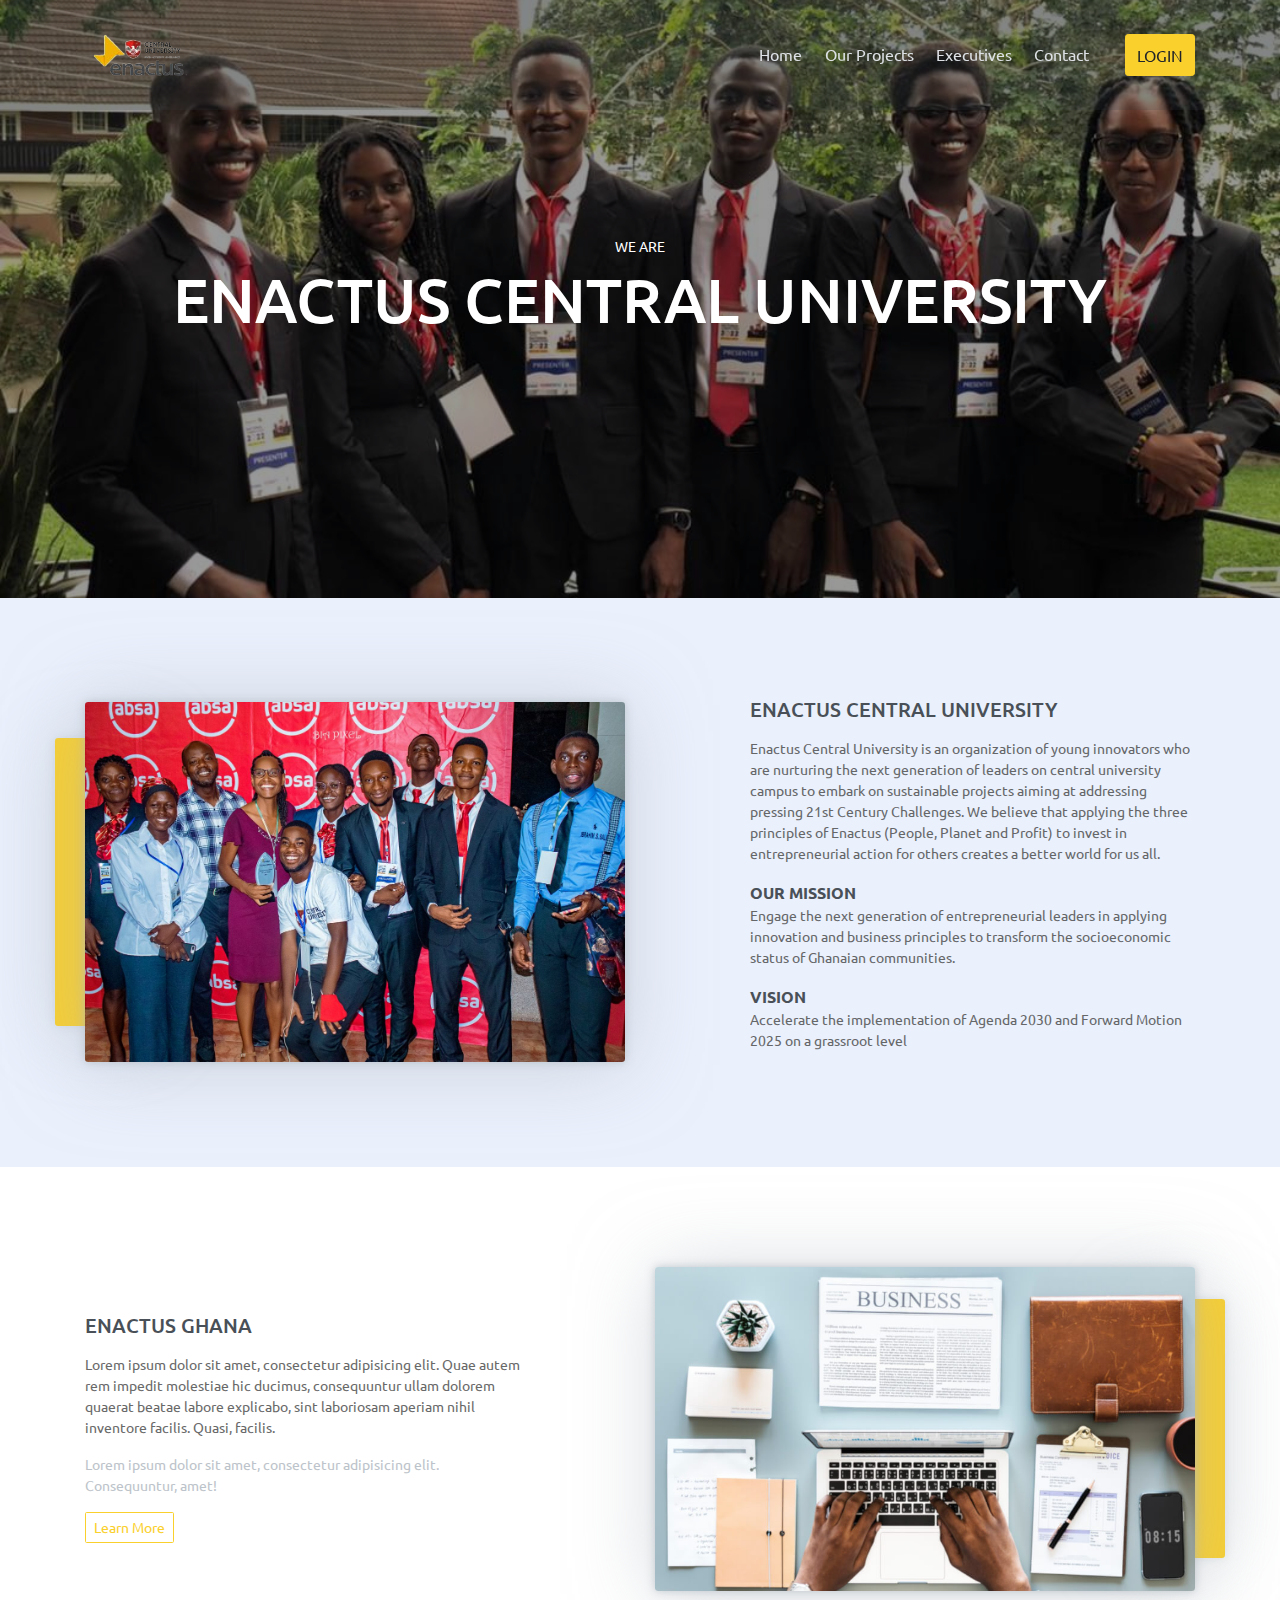
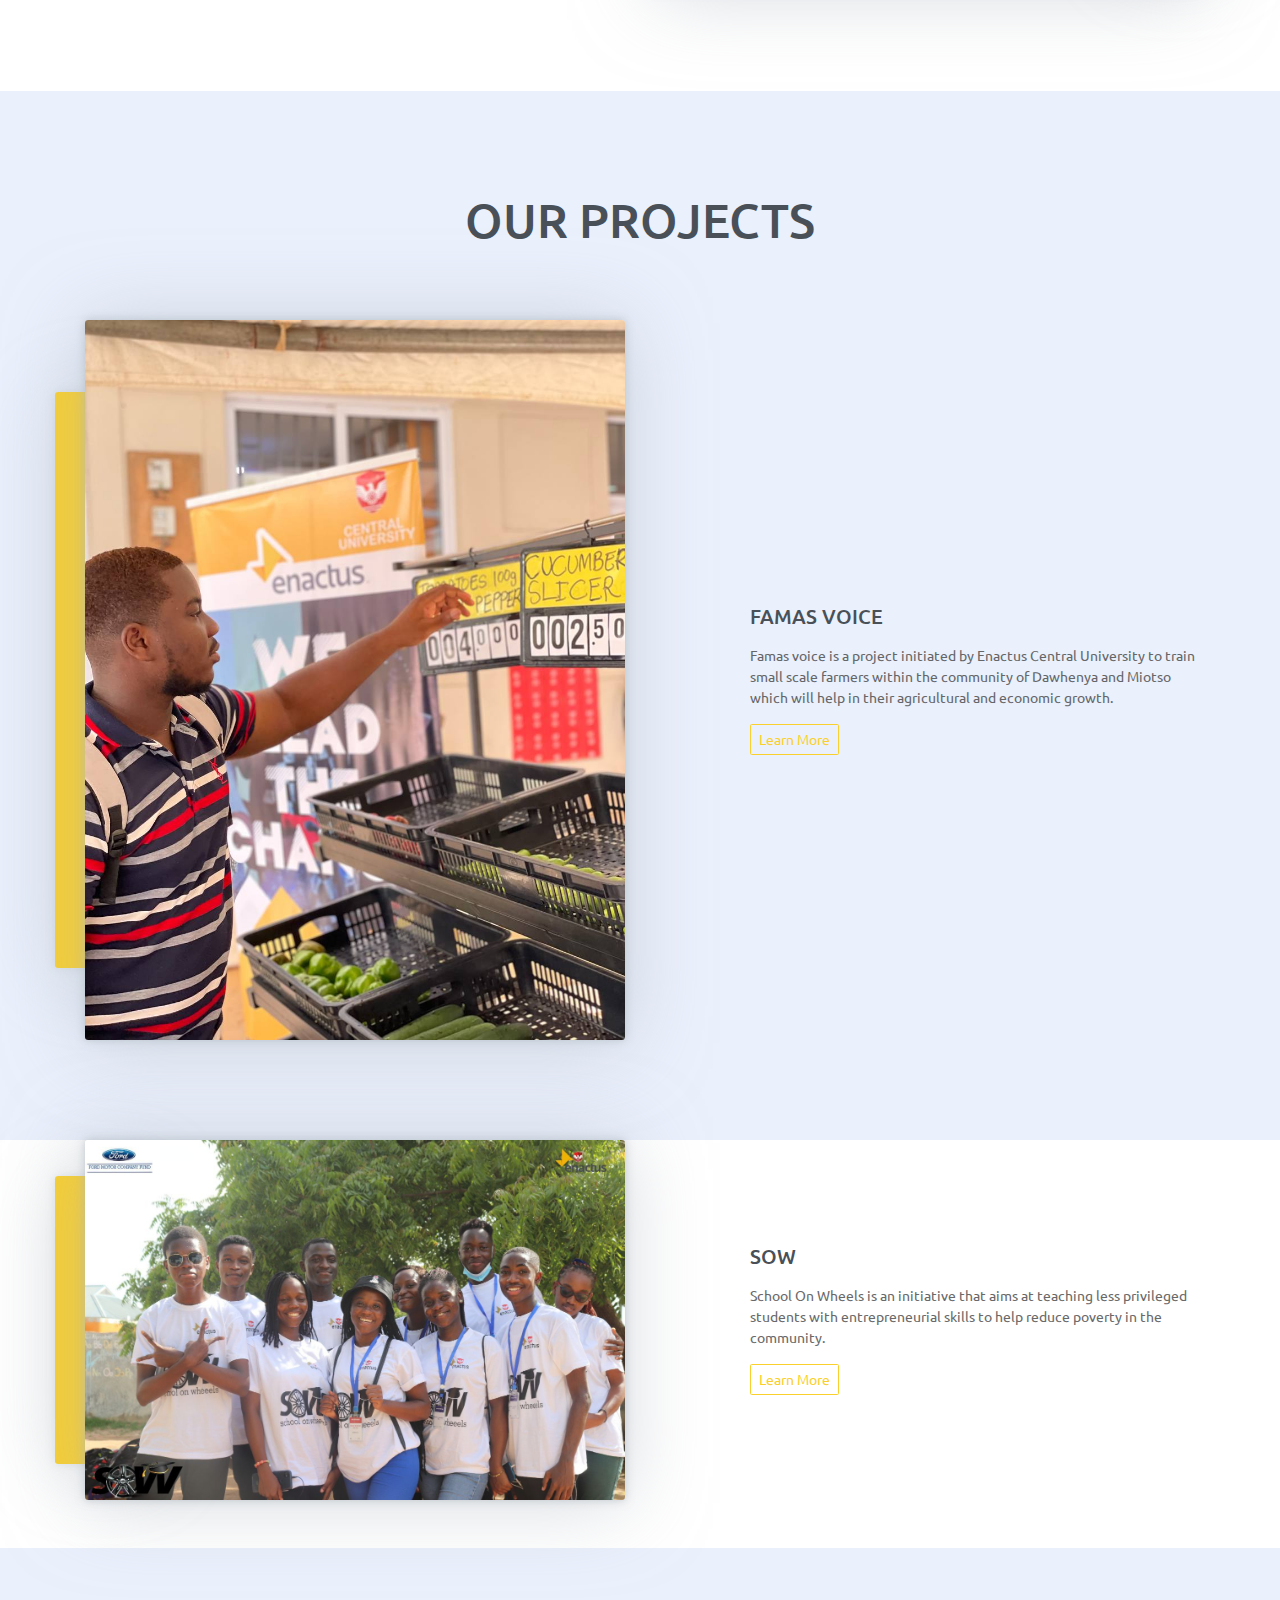
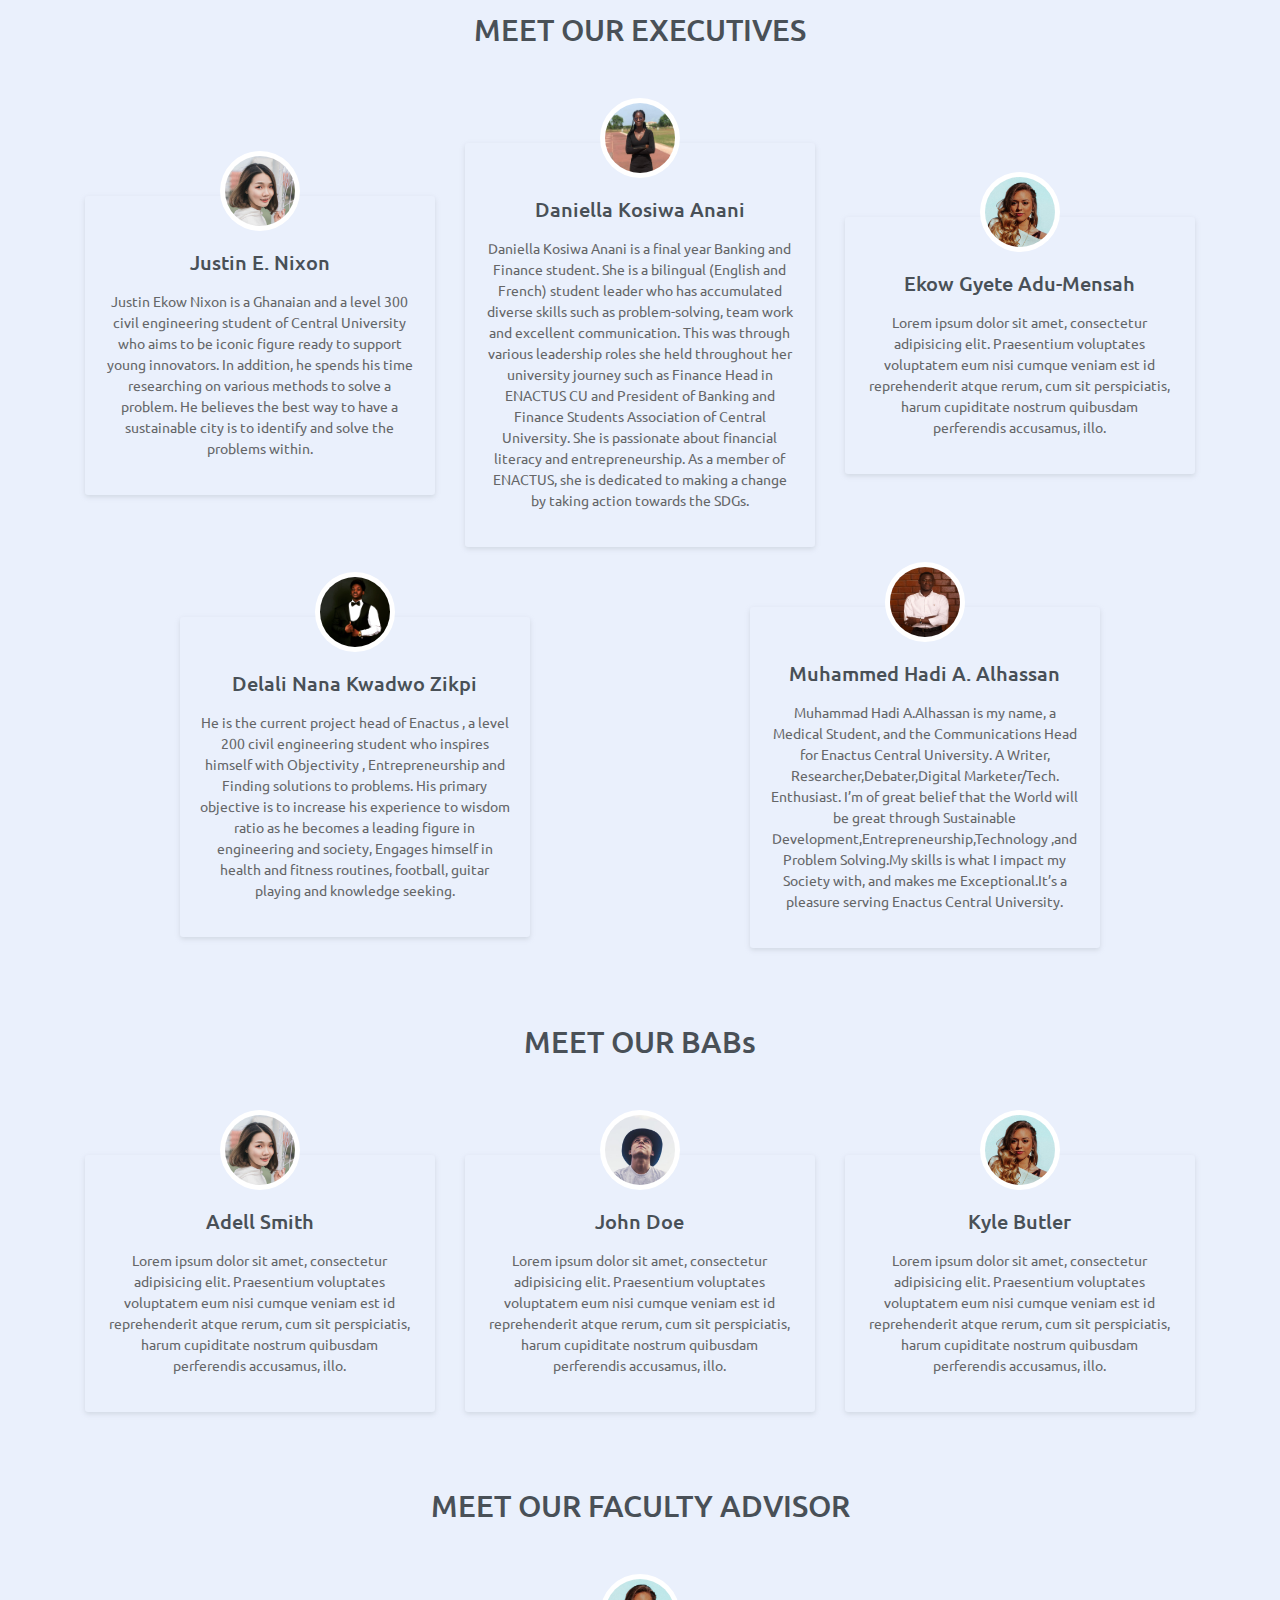
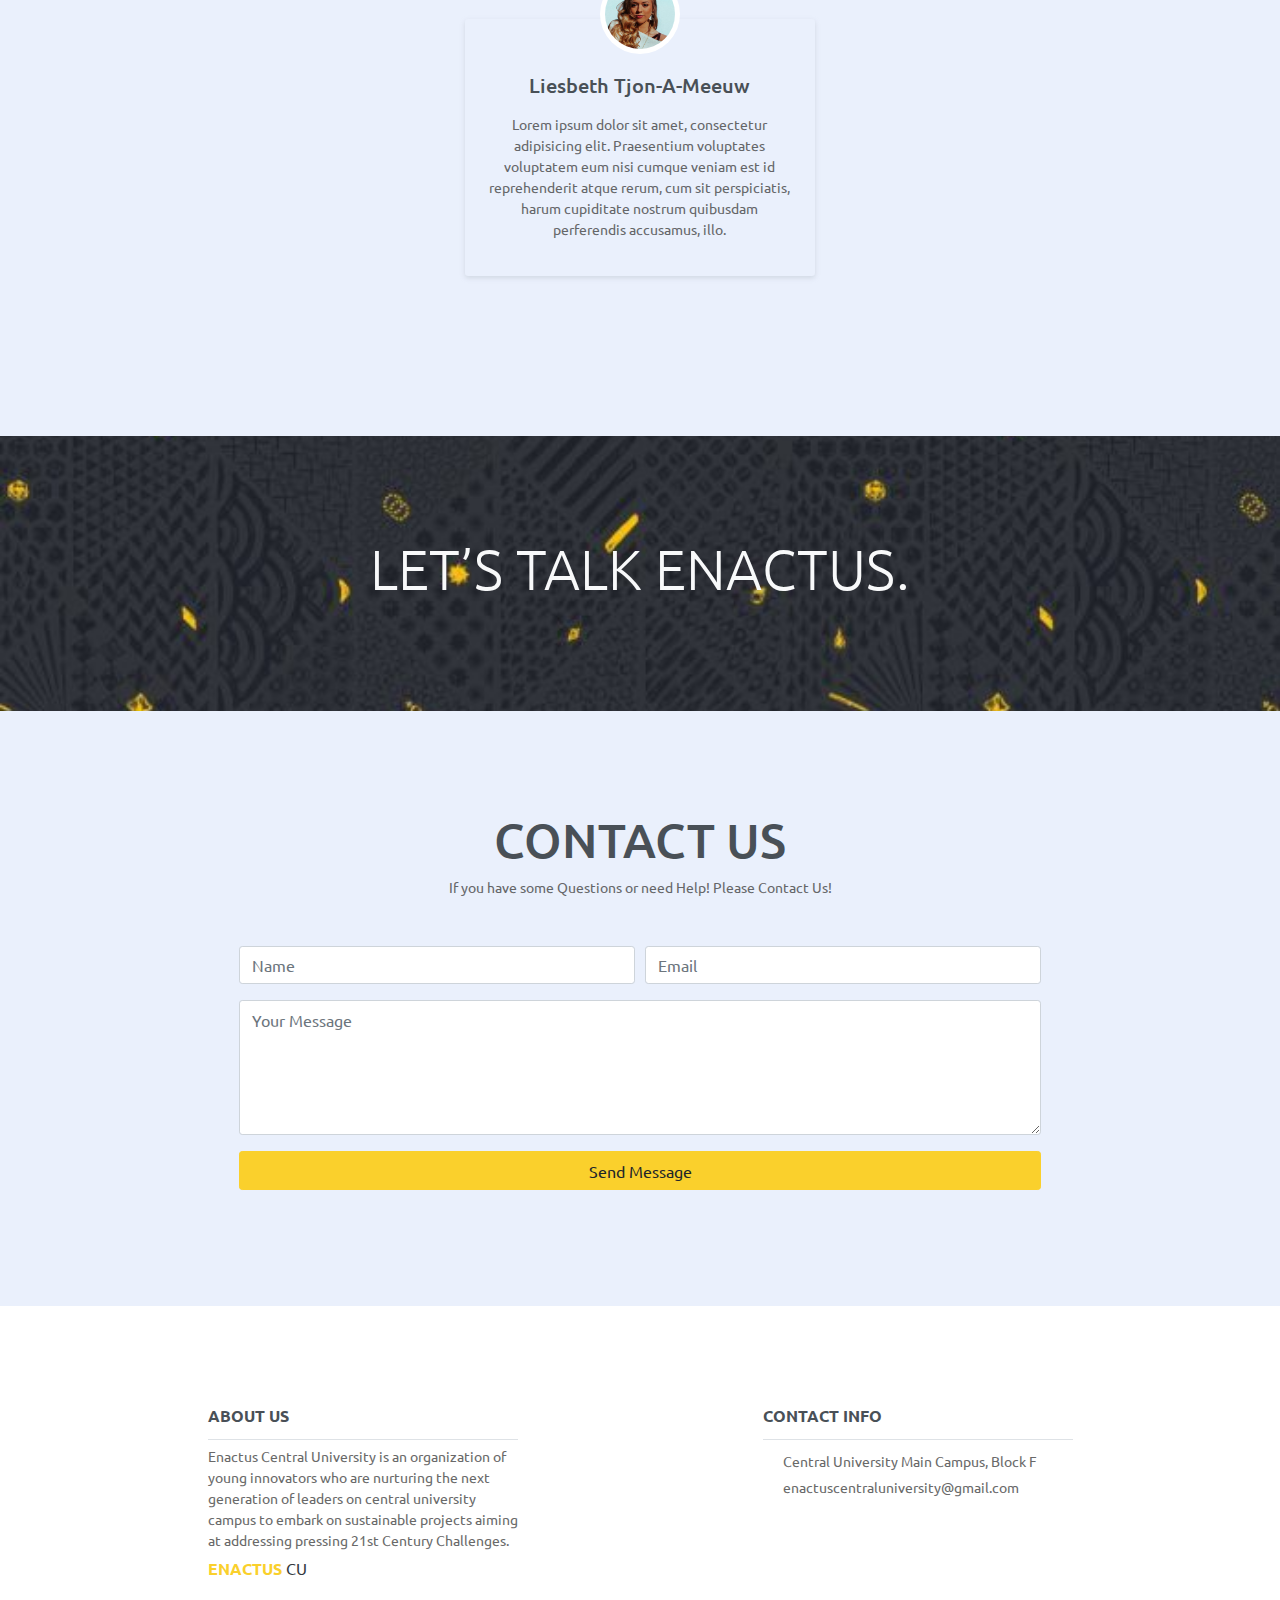
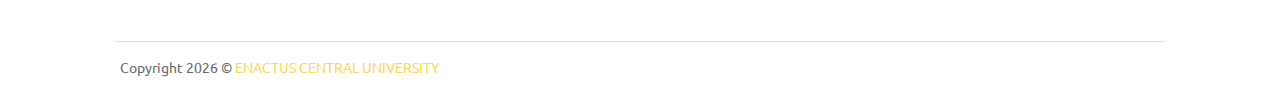
==== commit 23233fca: "Update index.html" ====
--- a/index.html
+++ b/index.html
@@ -185,7 +185,7 @@
                     <div class="testmonial-wrapper">
                         <img src="assets/imgs/avatar1.jpg" alt="Client Image">
                         <h6 class="title mb-3">Justin E. Nixon</h6>
-                        <p>Lorem ipsum dolor sit amet, consectetur adipisicing elit. Praesentium voluptates voluptatem eum nisi cumque veniam est id reprehenderit atque rerum, cum sit perspiciatis, harum cupiditate nostrum quibusdam perferendis accusamus, illo.</p>
+                        <p>Justin Ekow Nixon is a Ghanaian and a level 300 civil engineering student of Central University who aims to be iconic figure ready  to support young innovators. In addition, he spends his time researching on various methods to solve a problem. He believes the best way to have a sustainable city is to identify and solve the problems within.</p>
                     </div>
                 </div>
                 <div class="col-sm-10 col-md-4 m-auto">
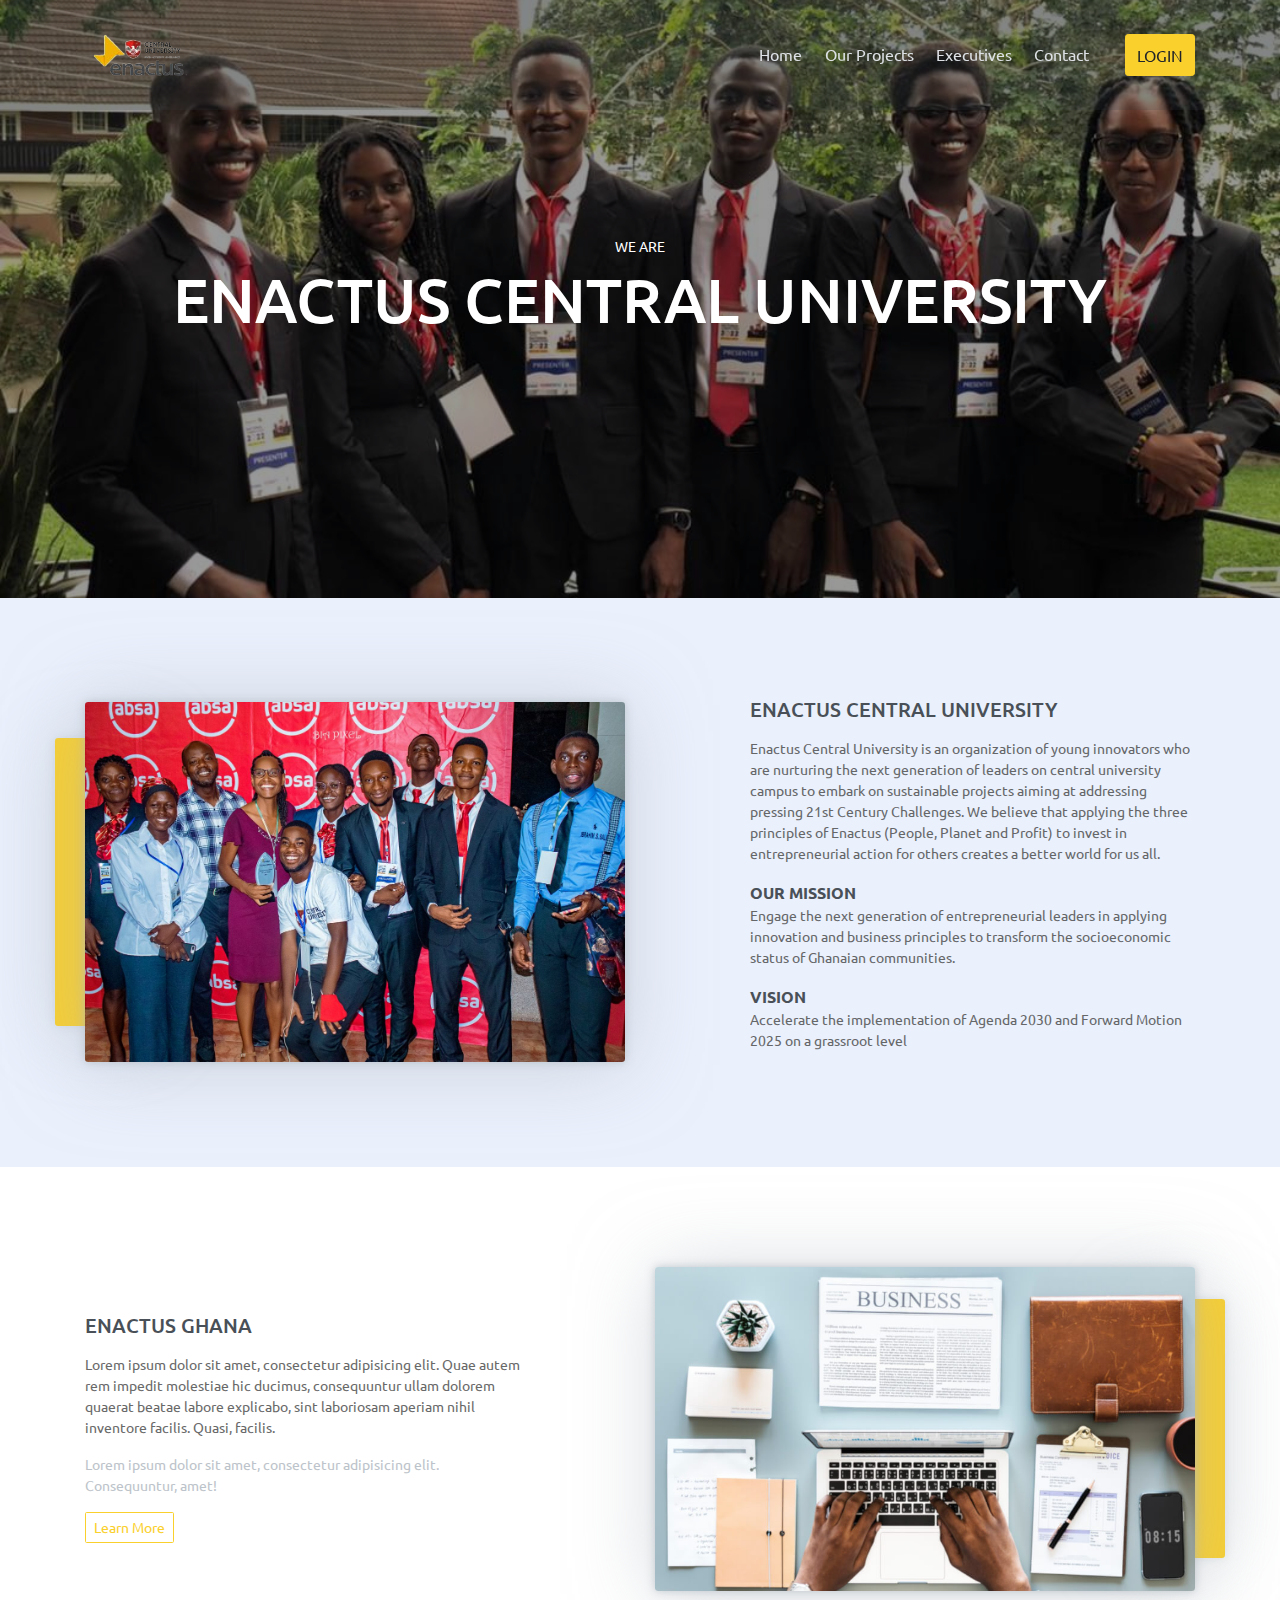
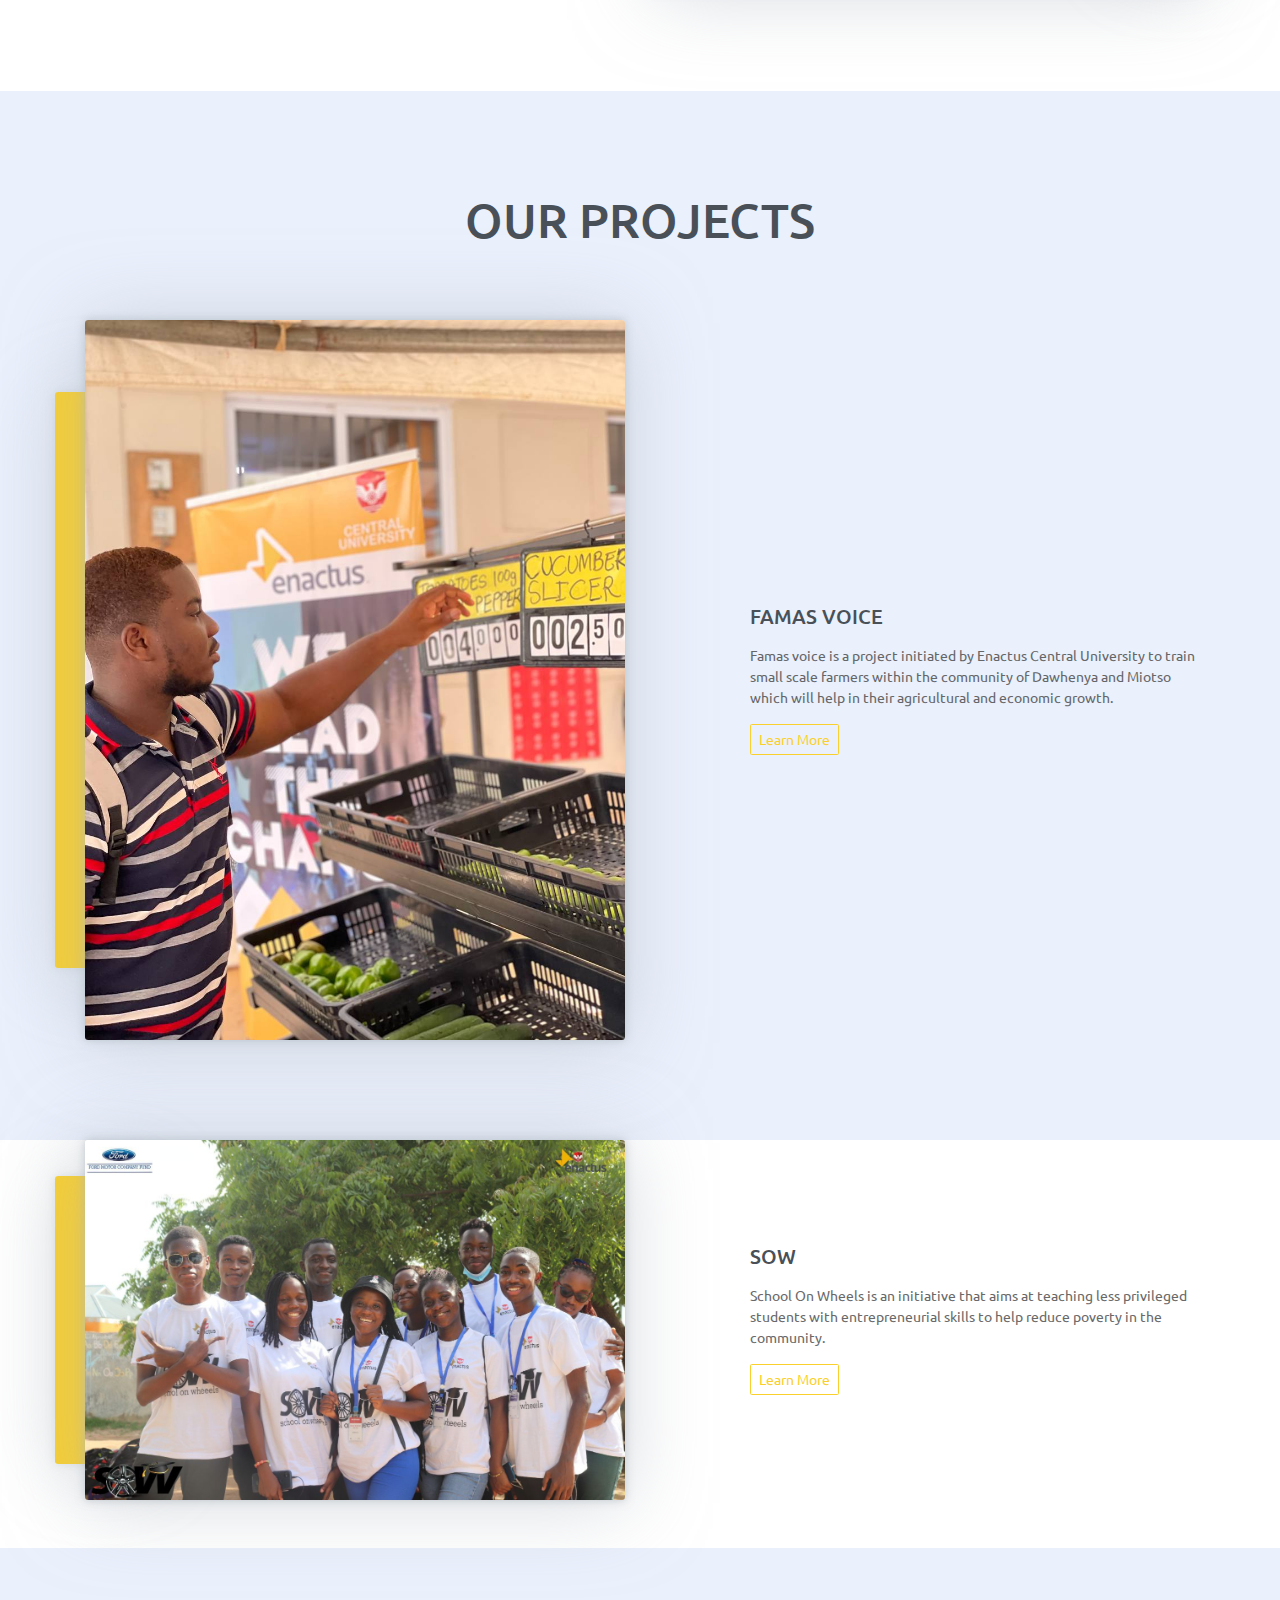
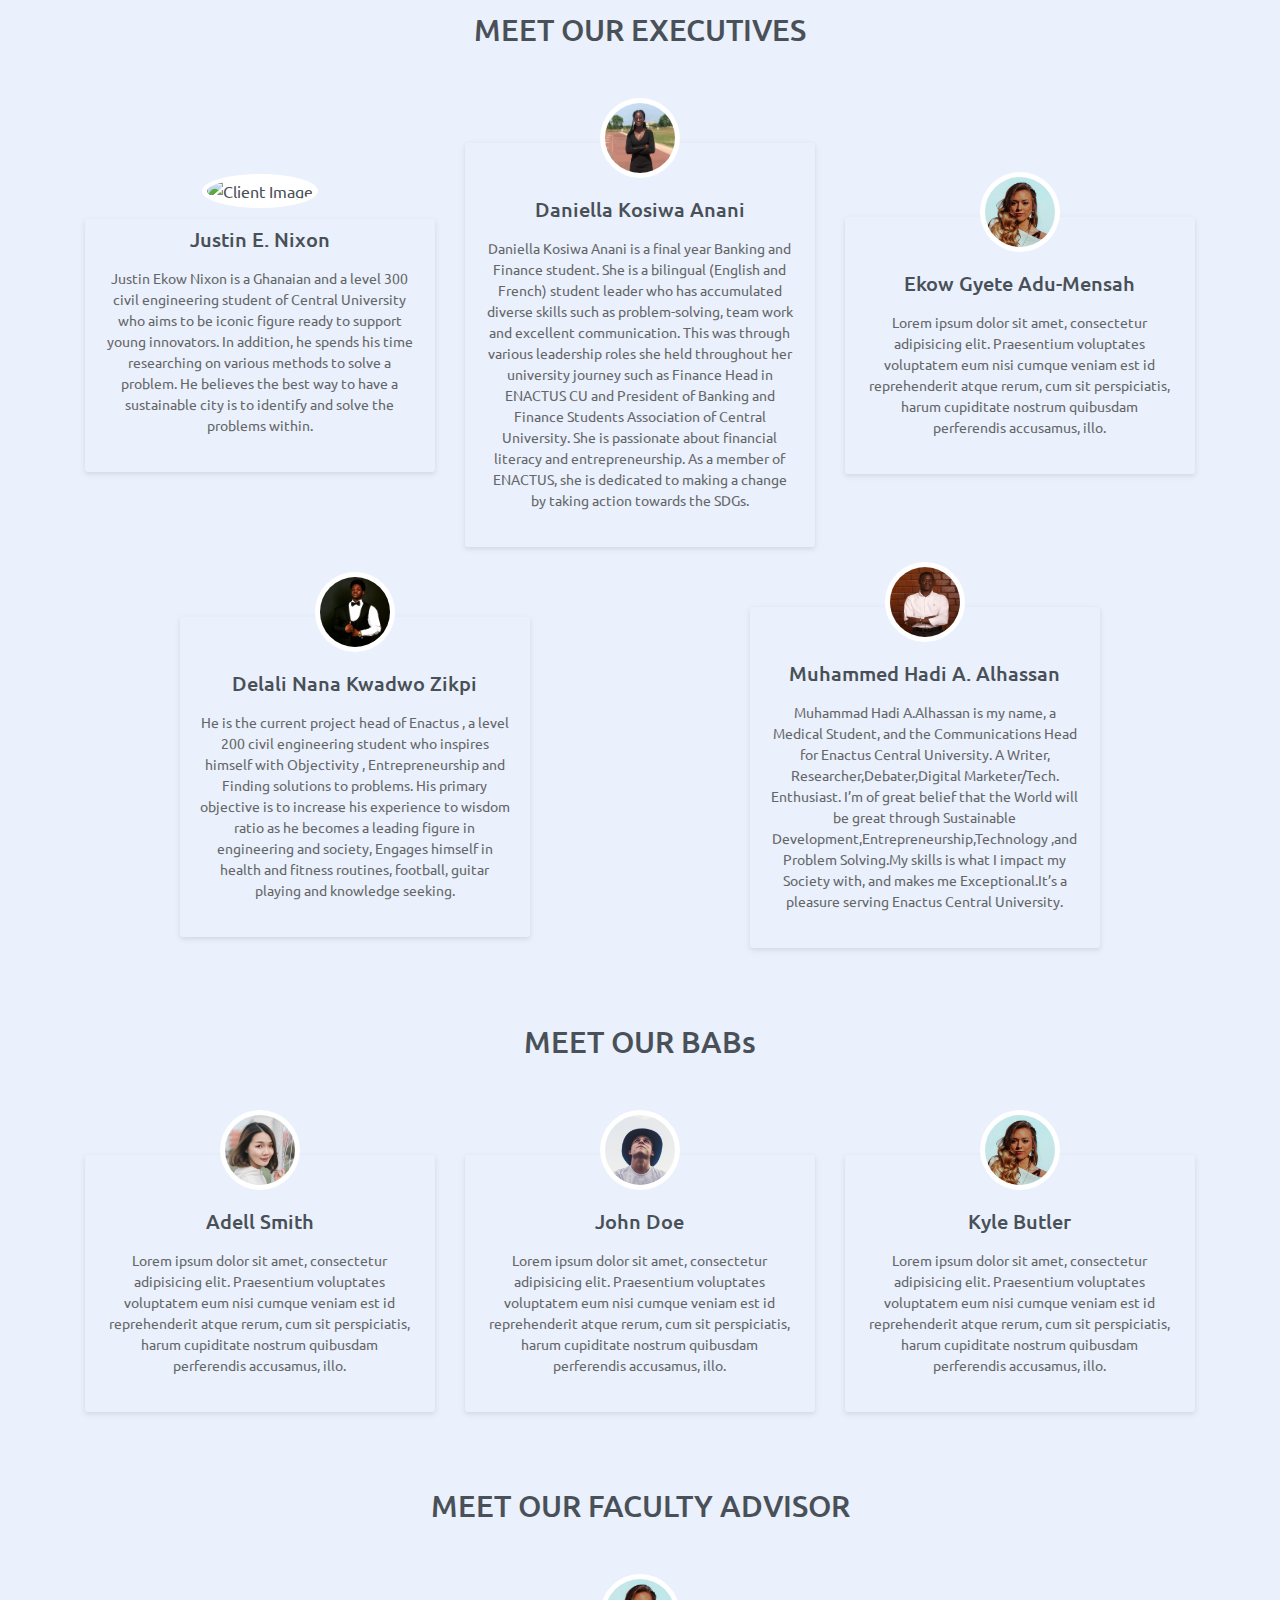
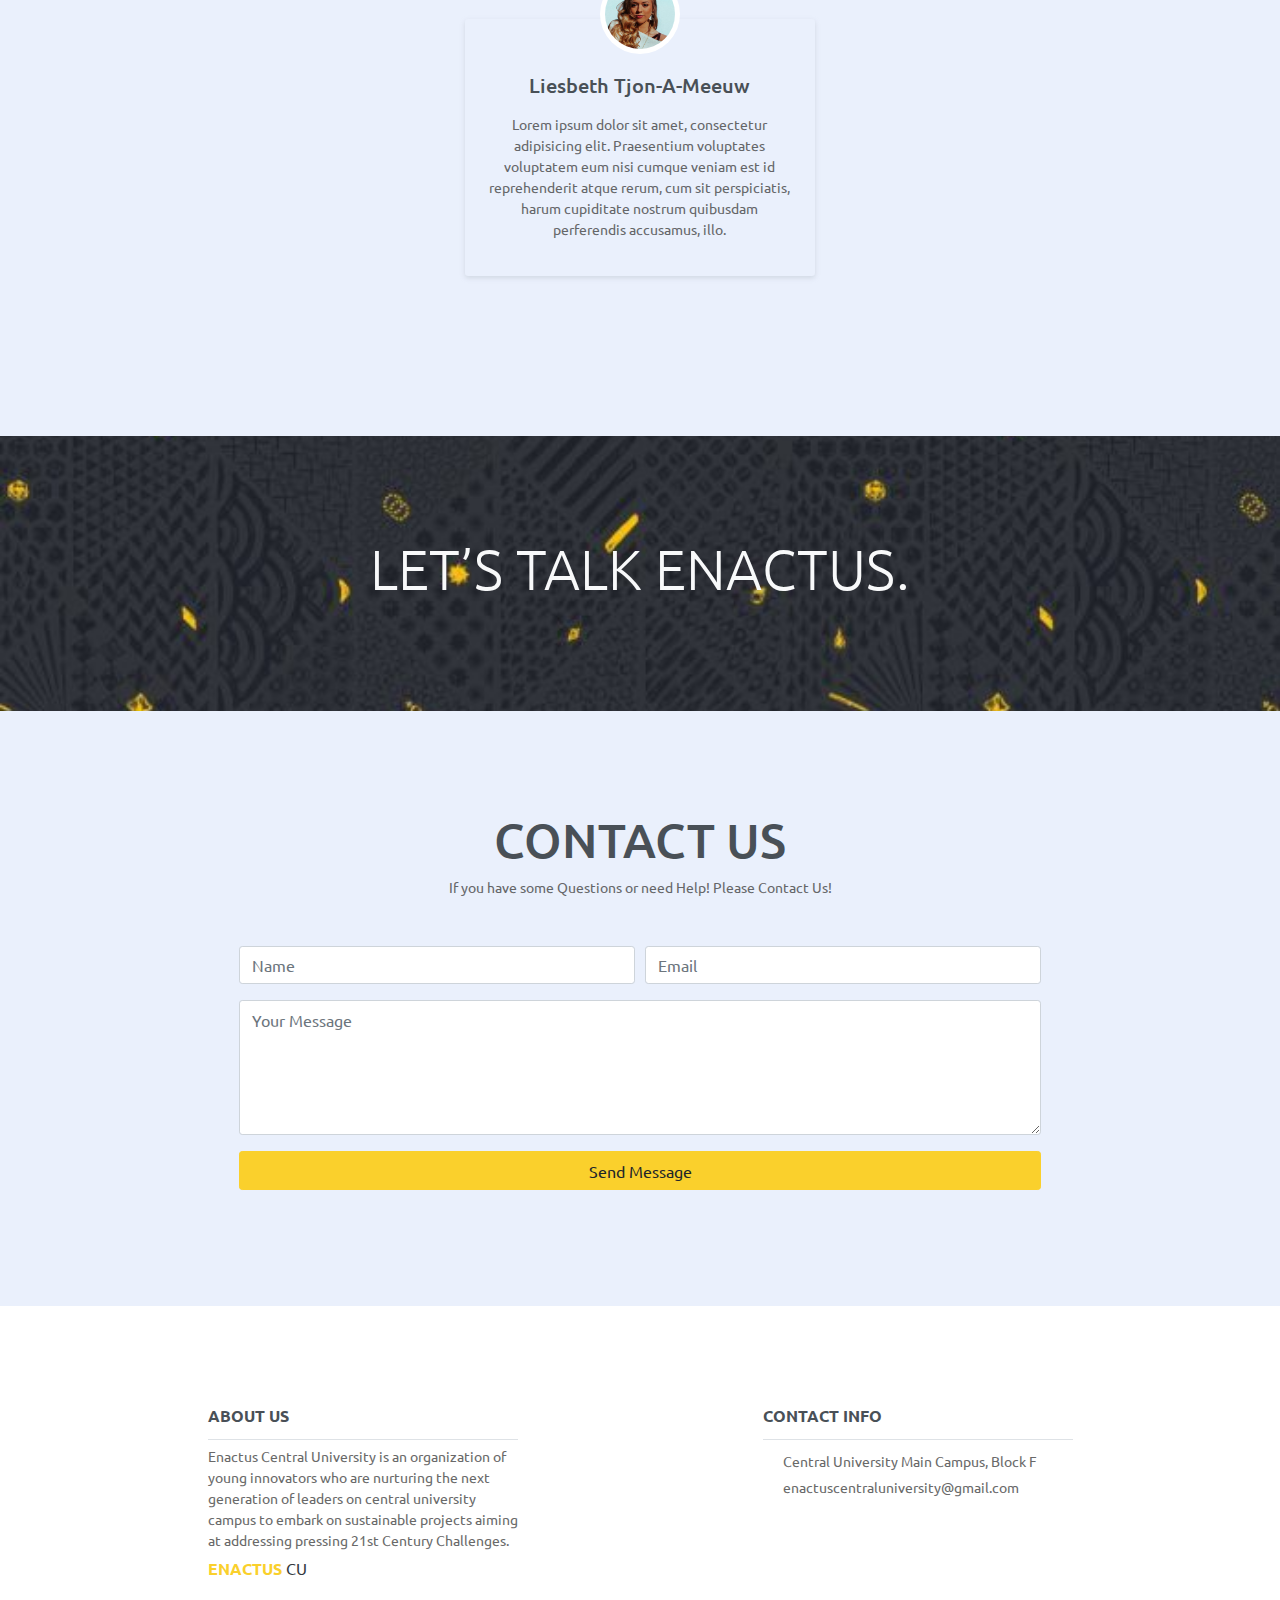
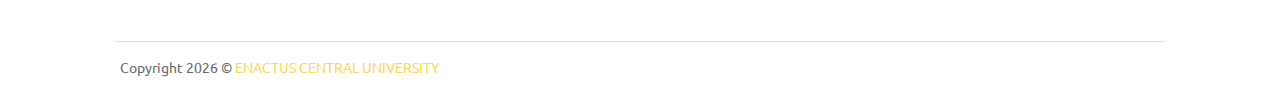
==== commit dfa2608f: "Update index.html" ====
--- a/index.html
+++ b/index.html
@@ -183,7 +183,7 @@
             <div class="row">
                 <div class="col-sm-10 col-md-4 m-auto">
                     <div class="testmonial-wrapper">
-                        <img src="assets/imgs/avatar1.jpg" alt="Client Image">
+                        <img src="assets/imgs/justin.jpg" alt="Client Image">
                         <h6 class="title mb-3">Justin E. Nixon</h6>
                         <p>Justin Ekow Nixon is a Ghanaian and a level 300 civil engineering student of Central University who aims to be iconic figure ready  to support young innovators. In addition, he spends his time researching on various methods to solve a problem. He believes the best way to have a sustainable city is to identify and solve the problems within.</p>
                     </div>
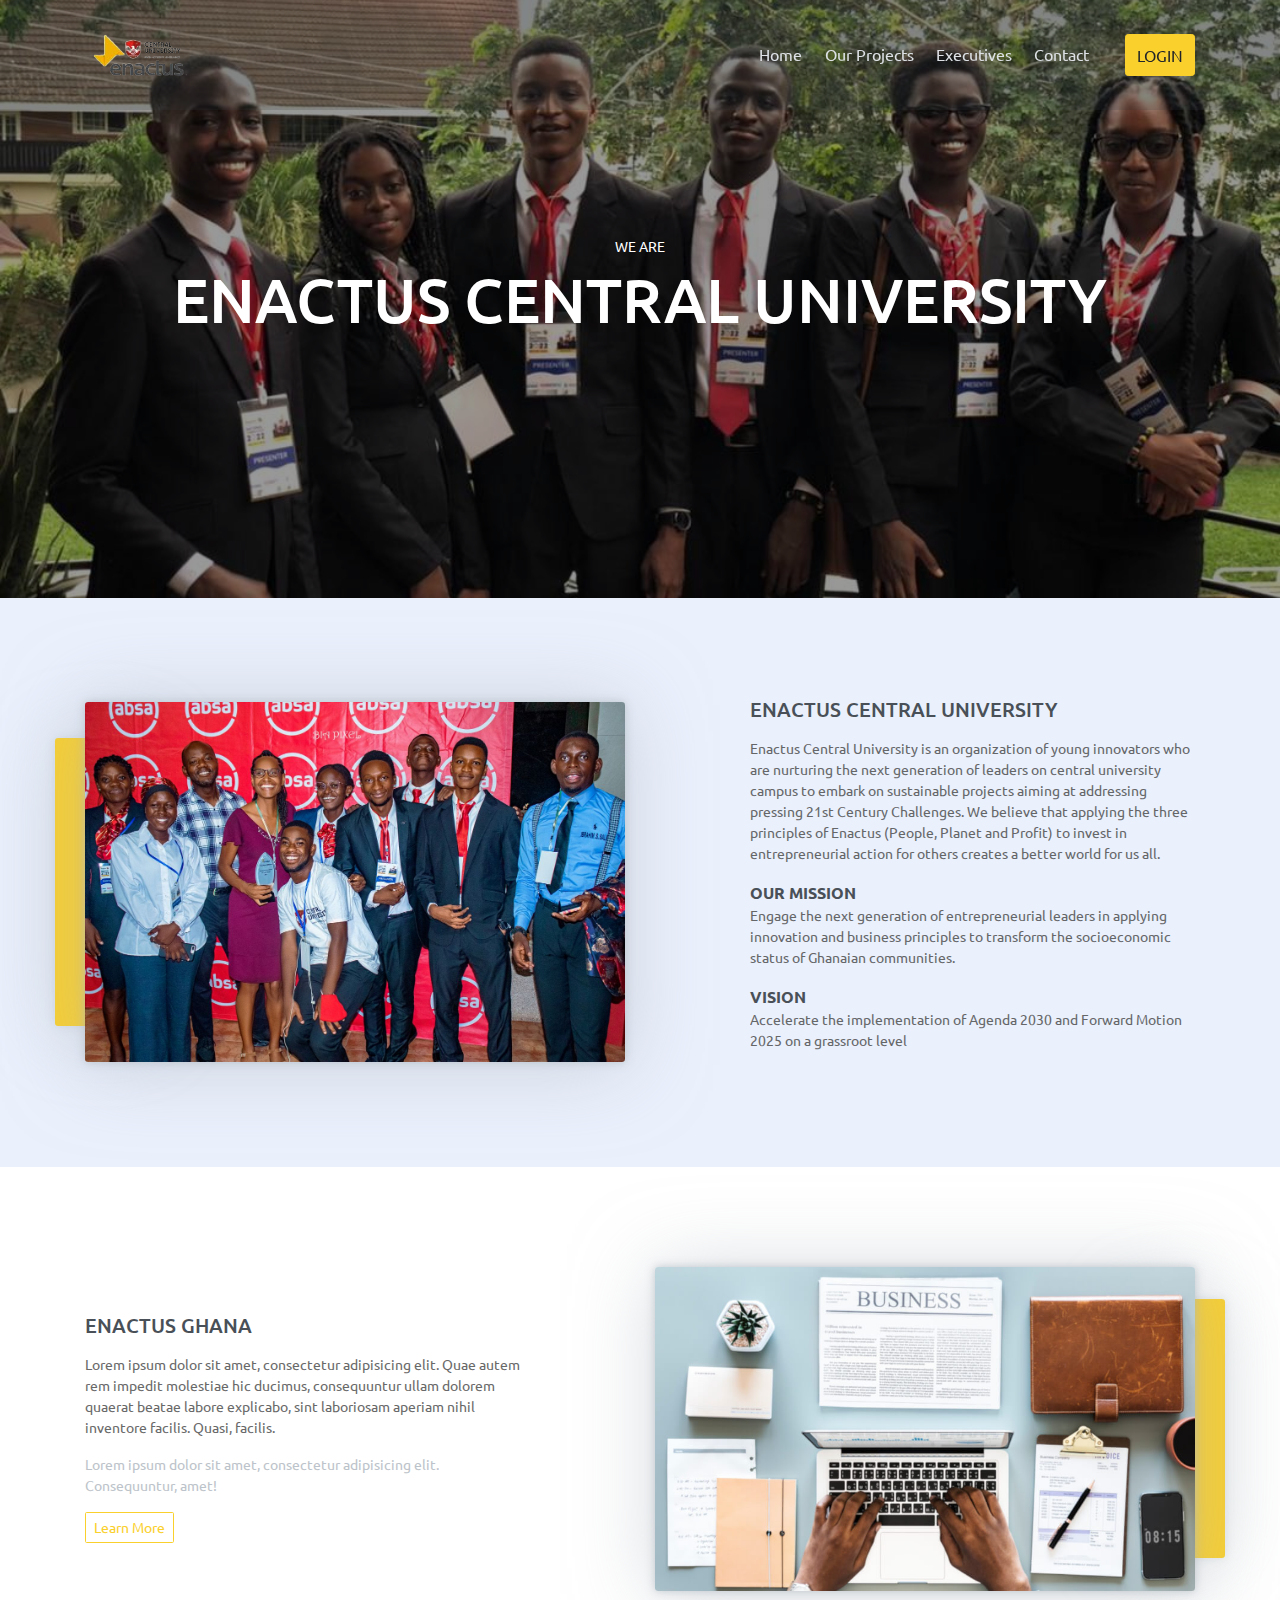
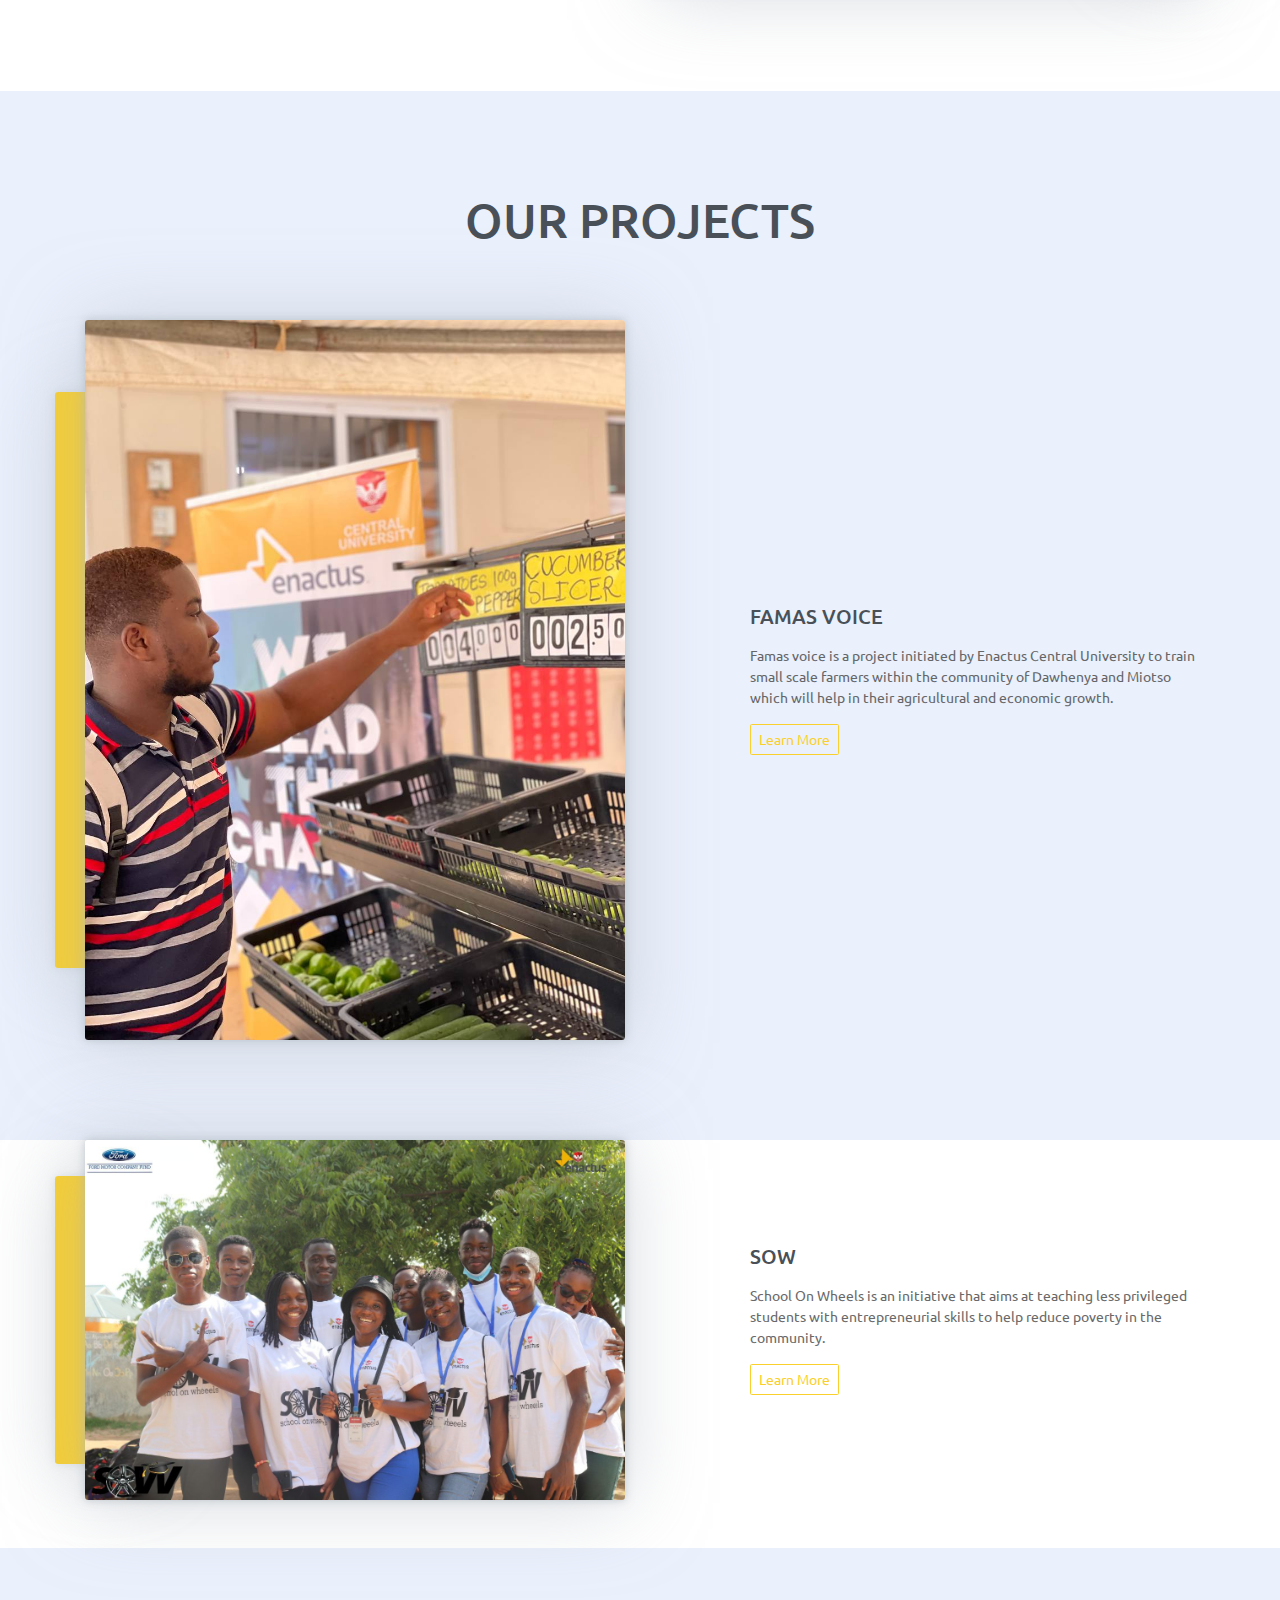
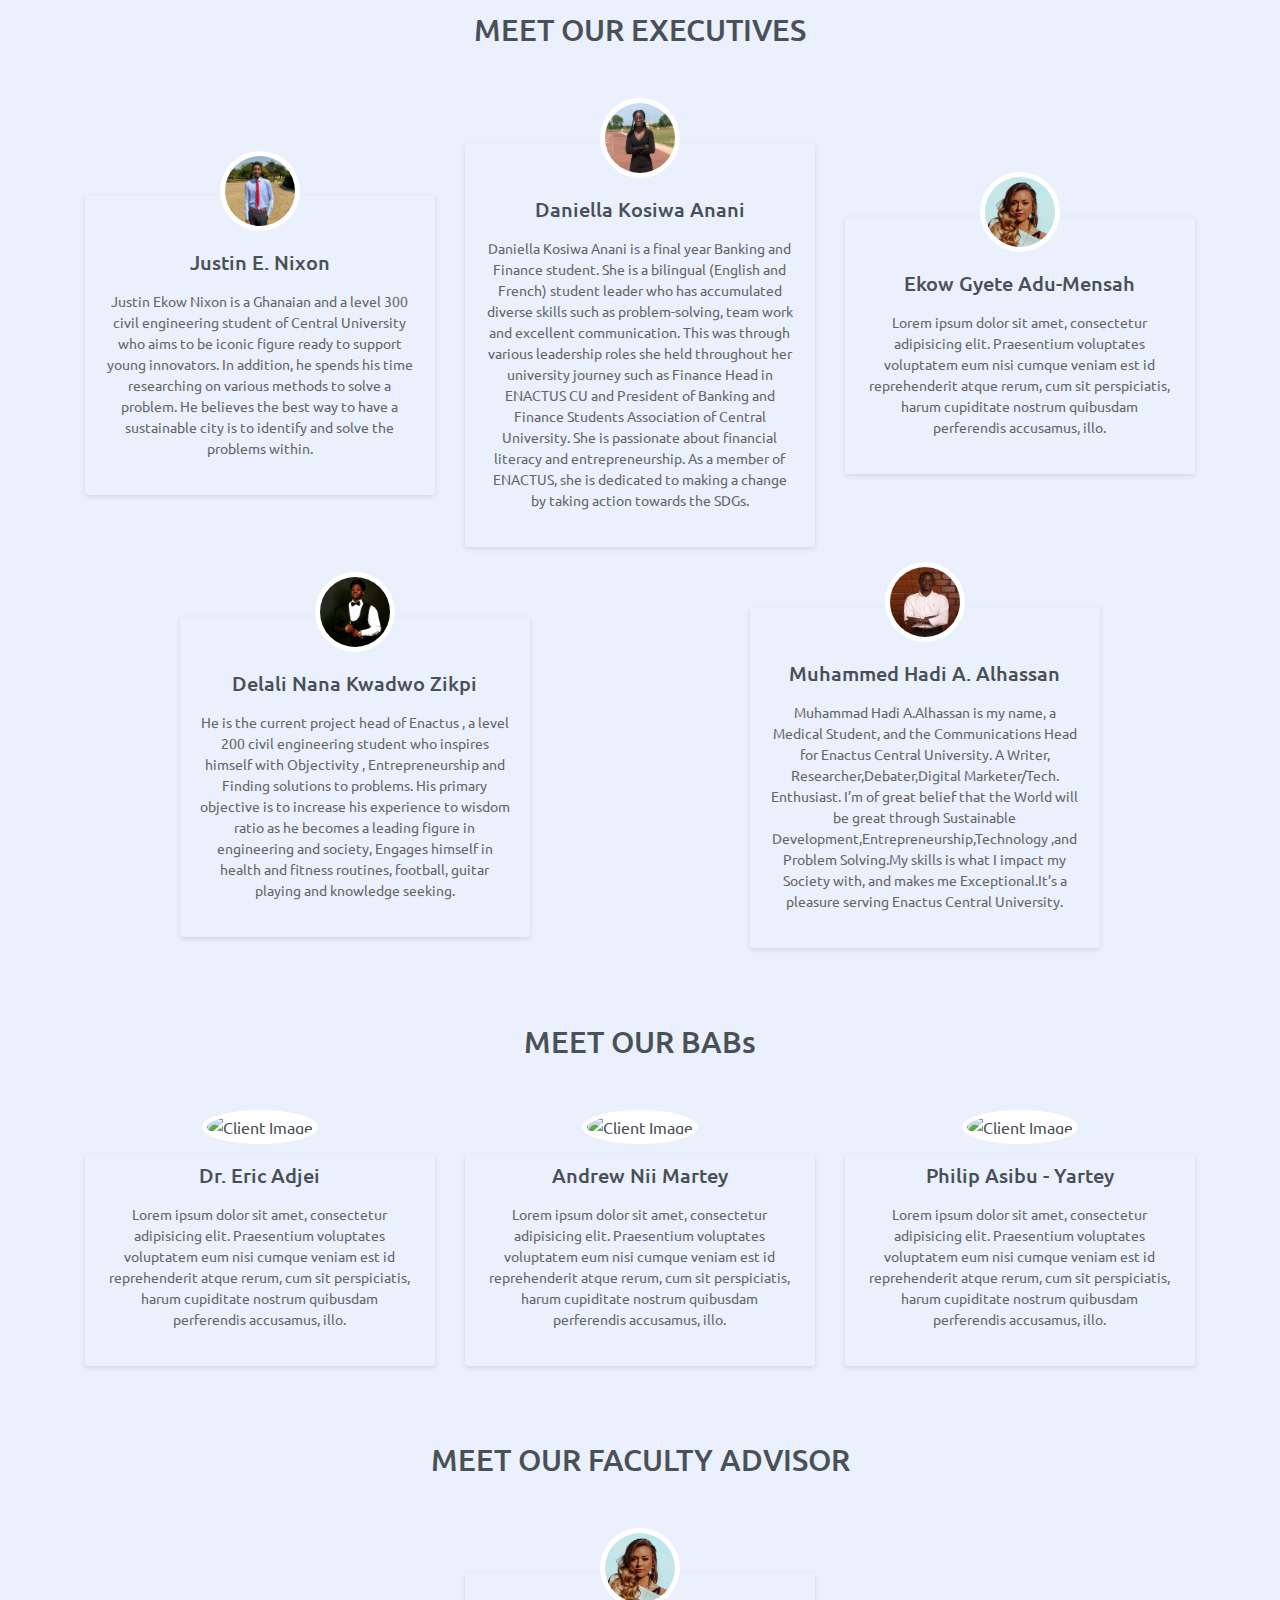
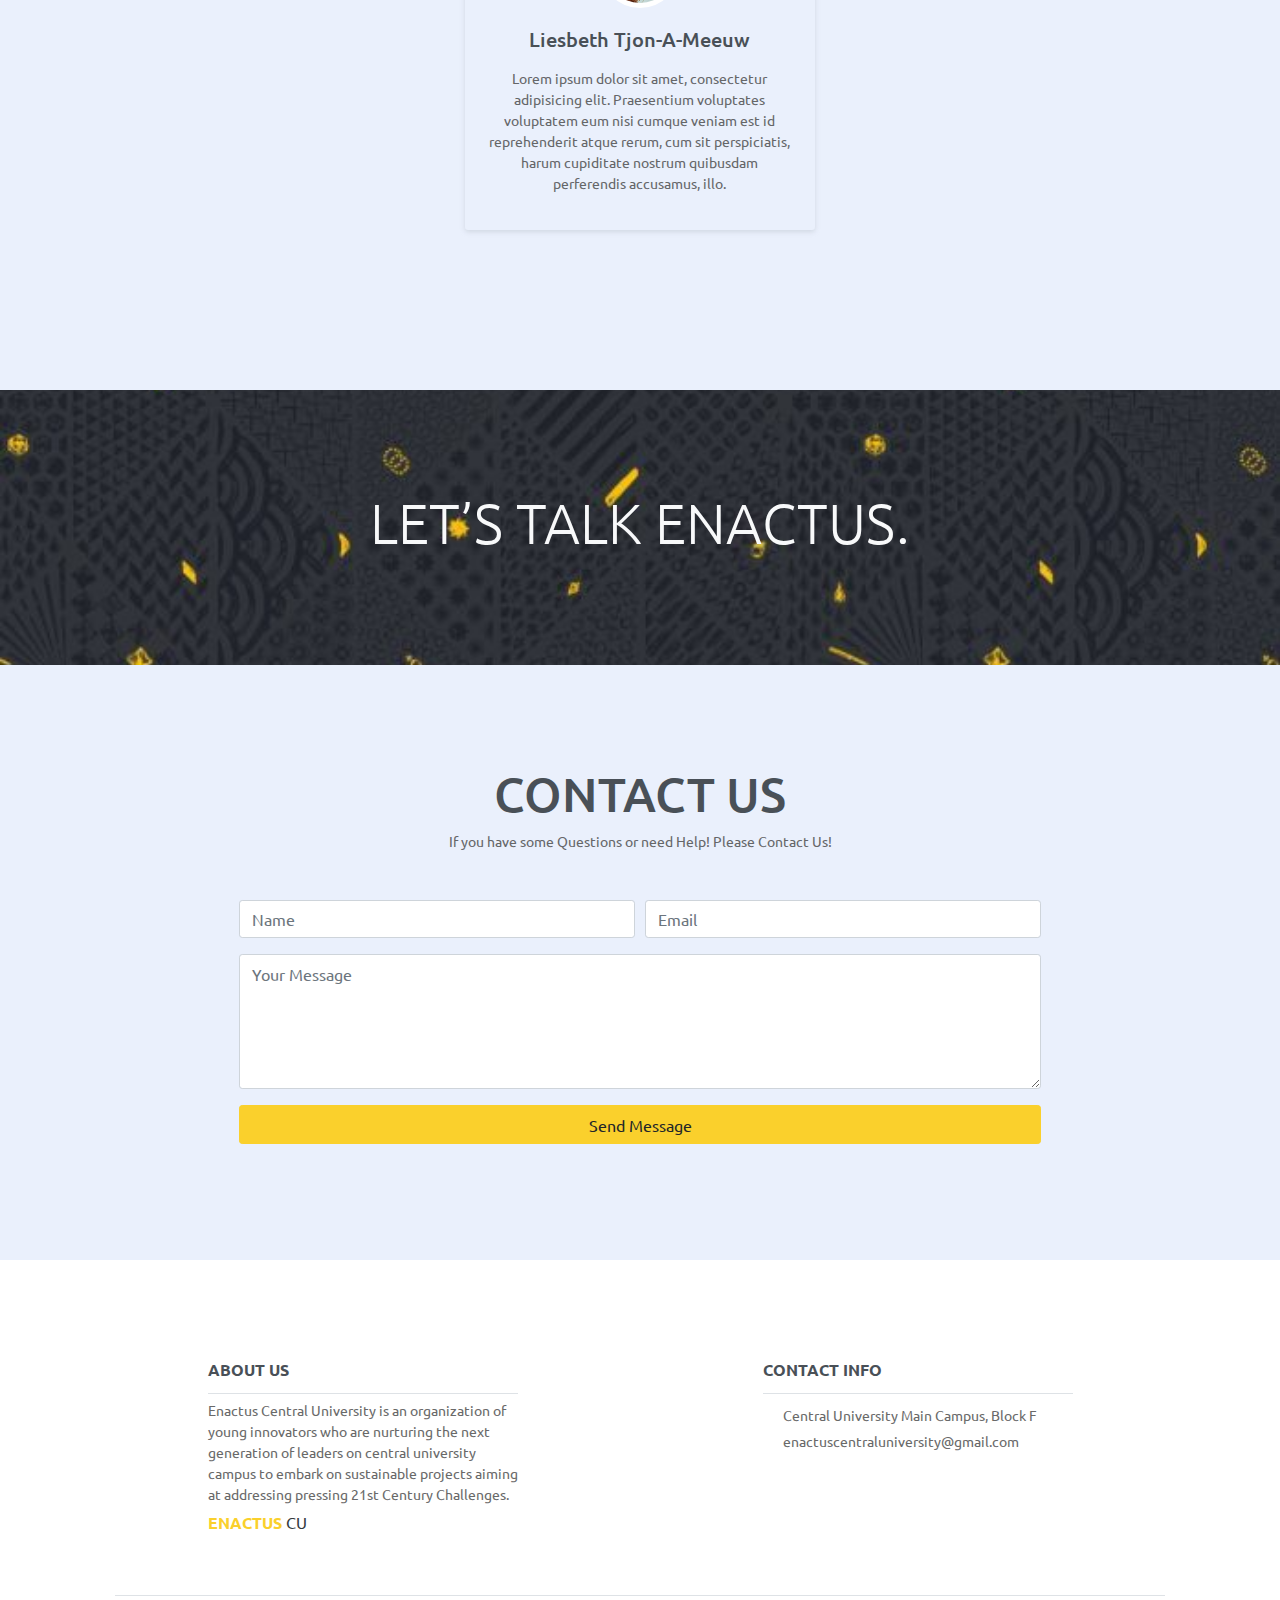
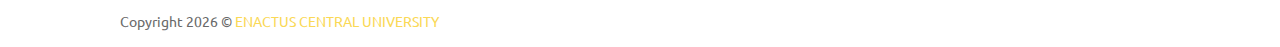
==== commit 67cebfbc: "Update index.html" ====
--- a/index.html
+++ b/index.html
@@ -224,22 +224,22 @@
             <div class="row">
                 <div class="col-sm-10 col-md-4 m-auto">
                     <div class="testmonial-wrapper">
-                        <img src="assets/imgs/avatar1.jpg" alt="Client Image">
-                        <h6 class="title mb-3">Adell Smith</h6>
-                        <p>Lorem ipsum dolor sit amet, consectetur adipisicing elit. Praesentium voluptates voluptatem eum nisi cumque veniam est id reprehenderit atque rerum, cum sit perspiciatis, harum cupiditate nostrum quibusdam perferendis accusamus, illo.</p>
-                    </div>
-                </div>
-                <div class="col-sm-10 col-md-4 m-auto">
-                    <div class="testmonial-wrapper">
-                        <img src="assets/imgs/avatar2.jpg" alt="Client Image">
-                        <h6 class="title mb-3">John Doe</h6>
-                        <p>Lorem ipsum dolor sit amet, consectetur adipisicing elit. Praesentium voluptates voluptatem eum nisi cumque veniam est id reprehenderit atque rerum, cum sit perspiciatis, harum cupiditate nostrum quibusdam perferendis accusamus, illo.</p>
-                    </div>
-                </div>
-                <div class="col-sm-10 col-md-4 m-auto">
-                    <div class="testmonial-wrapper">
-                        <img src="assets/imgs/avatar3.jpg" alt="Client Image">
-                        <h6 class="title mb-3">Kyle Butler</h6>
+                        <img src="assets/imgs/.jpg" alt="Client Image">
+                        <h6 class="title mb-3">Dr. Eric Adjei</h6>
+                        <p>Lorem ipsum dolor sit amet, consectetur adipisicing elit. Praesentium voluptates voluptatem eum nisi cumque veniam est id reprehenderit atque rerum, cum sit perspiciatis, harum cupiditate nostrum quibusdam perferendis accusamus, illo.</p>
+                    </div>
+                </div>
+                <div class="col-sm-10 col-md-4 m-auto">
+                    <div class="testmonial-wrapper">
+                        <img src="assets/imgs/.jpg" alt="Client Image">
+                        <h6 class="title mb-3">Andrew Nii Martey</h6>
+                        <p>Lorem ipsum dolor sit amet, consectetur adipisicing elit. Praesentium voluptates voluptatem eum nisi cumque veniam est id reprehenderit atque rerum, cum sit perspiciatis, harum cupiditate nostrum quibusdam perferendis accusamus, illo.</p>
+                    </div>
+                </div>
+                <div class="col-sm-10 col-md-4 m-auto">
+                    <div class="testmonial-wrapper">
+                        <img src="assets/imgs/.jpg" alt="Client Image">
+                        <h6 class="title mb-3">Philip Asibu - Yartey</h6>
                         <p>Lorem ipsum dolor sit amet, consectetur adipisicing elit. Praesentium voluptates voluptatem eum nisi cumque veniam est id reprehenderit atque rerum, cum sit perspiciatis, harum cupiditate nostrum quibusdam perferendis accusamus, illo.</p>
                     </div>
                 </div>
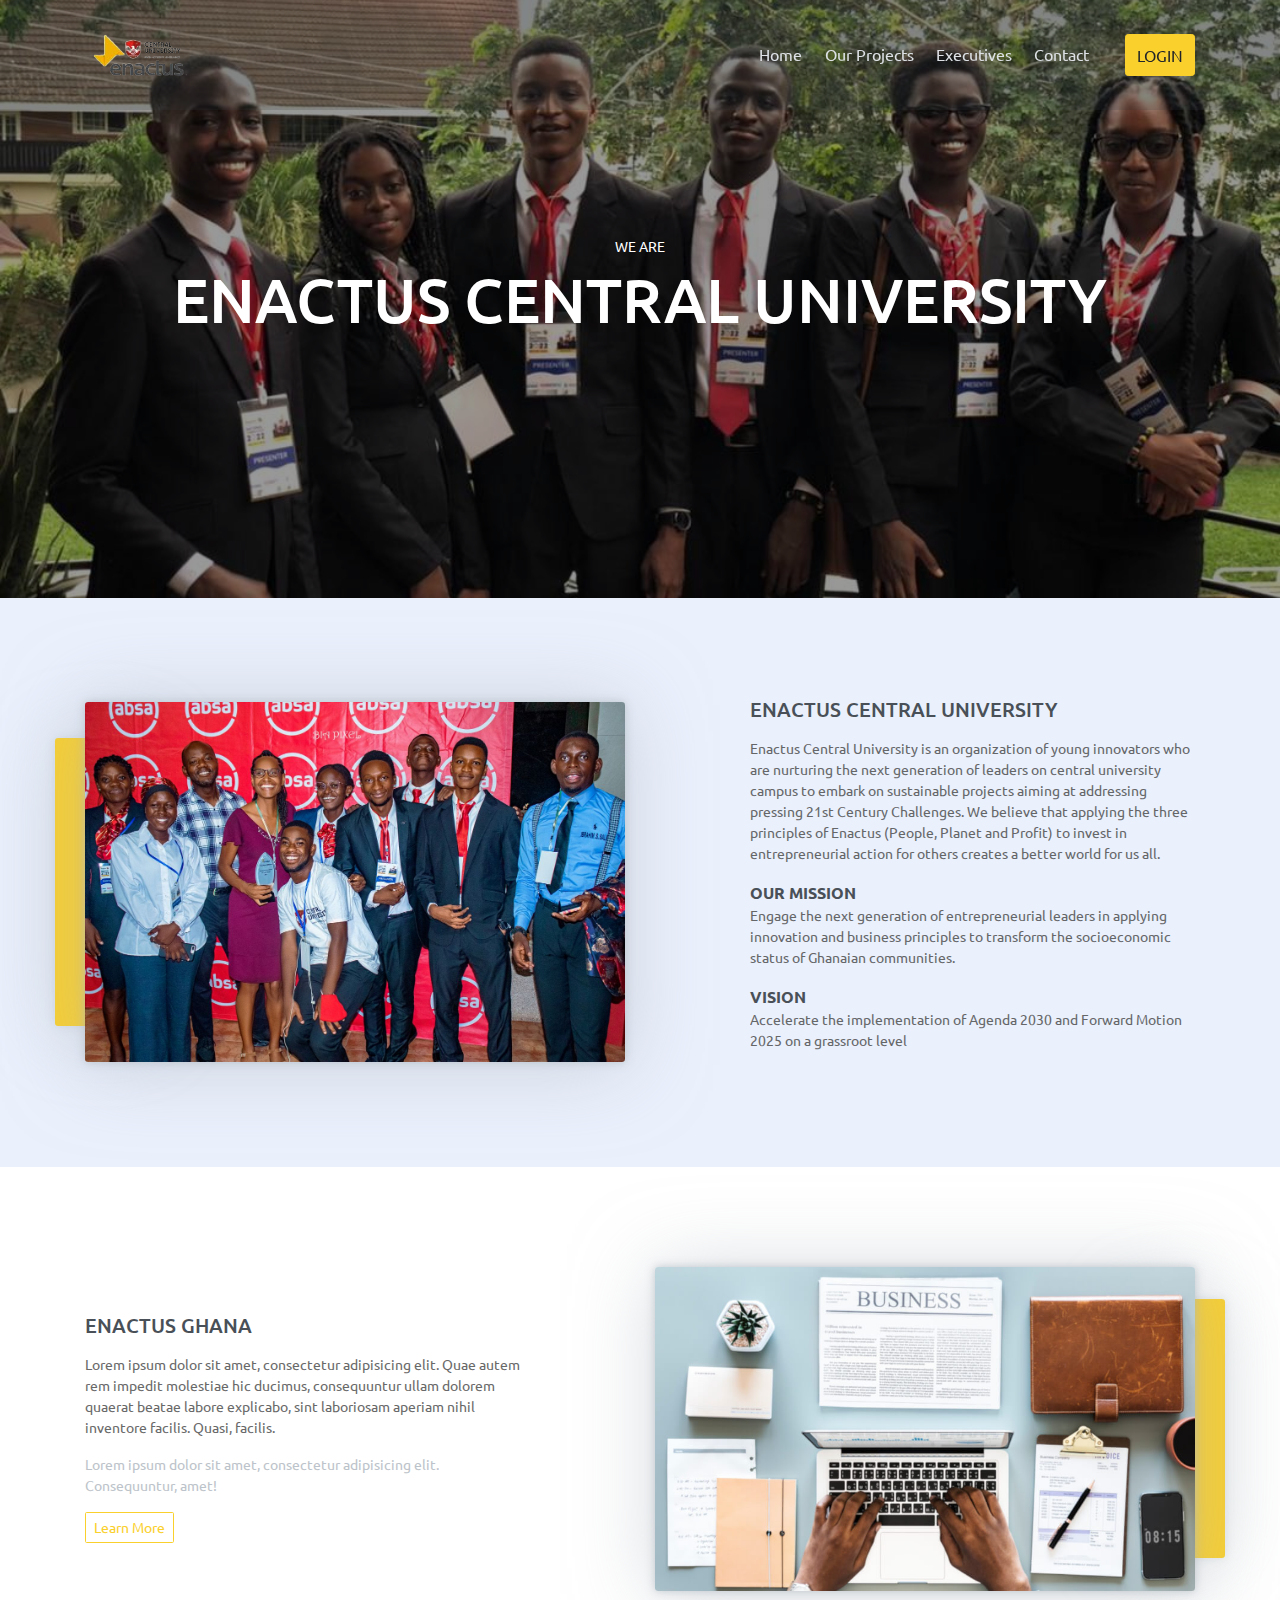
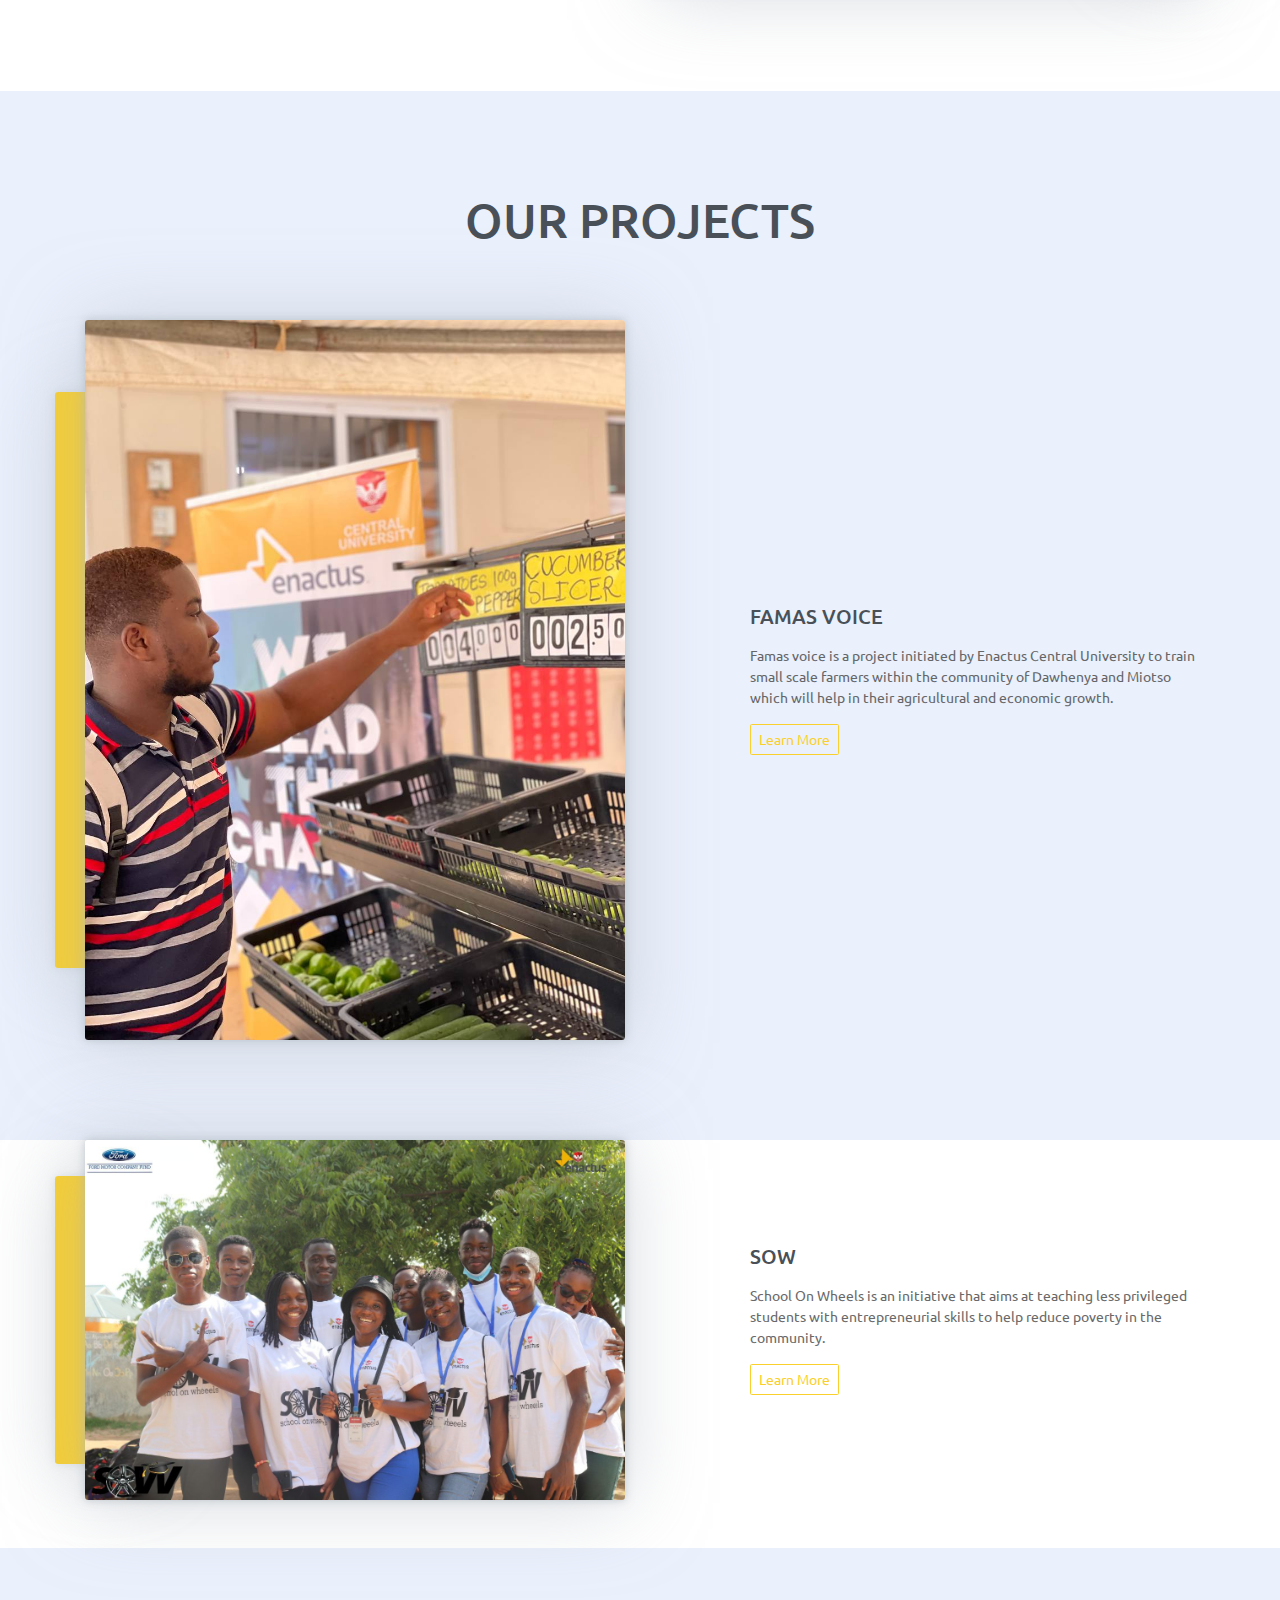
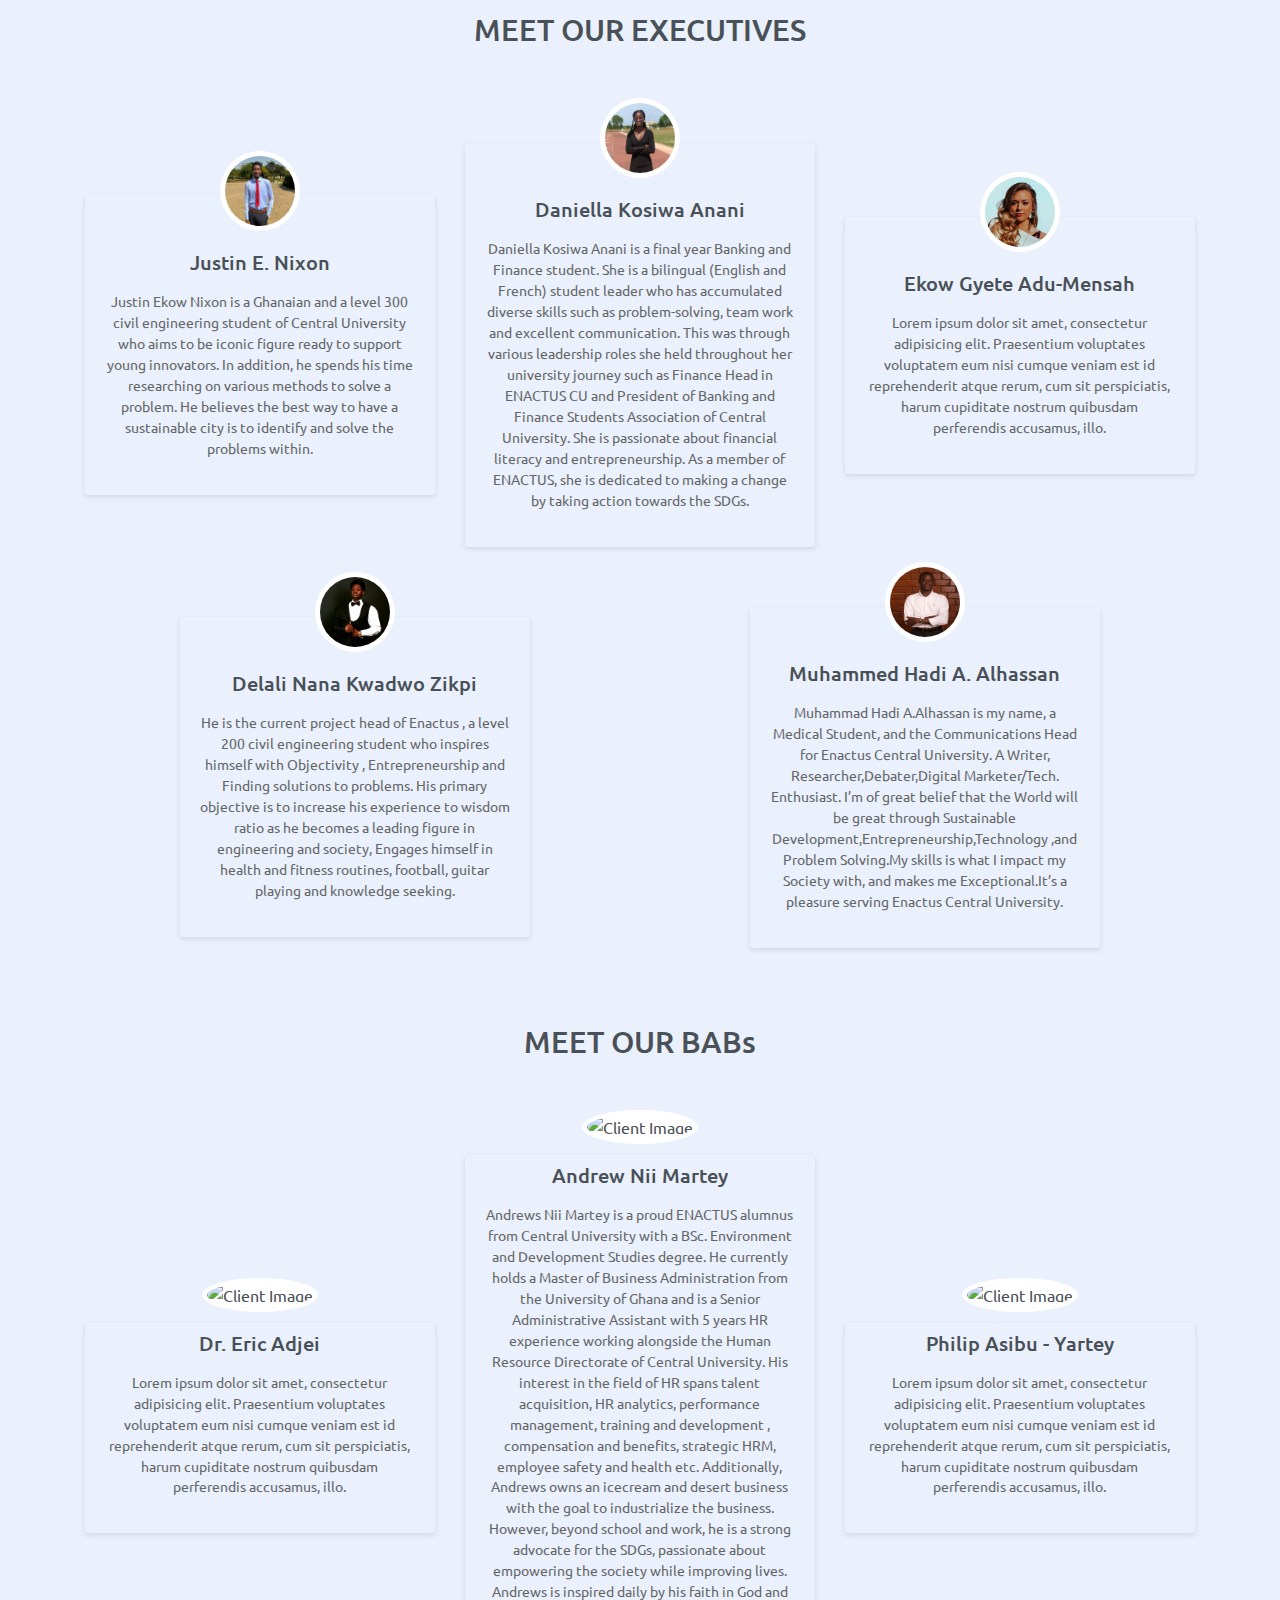
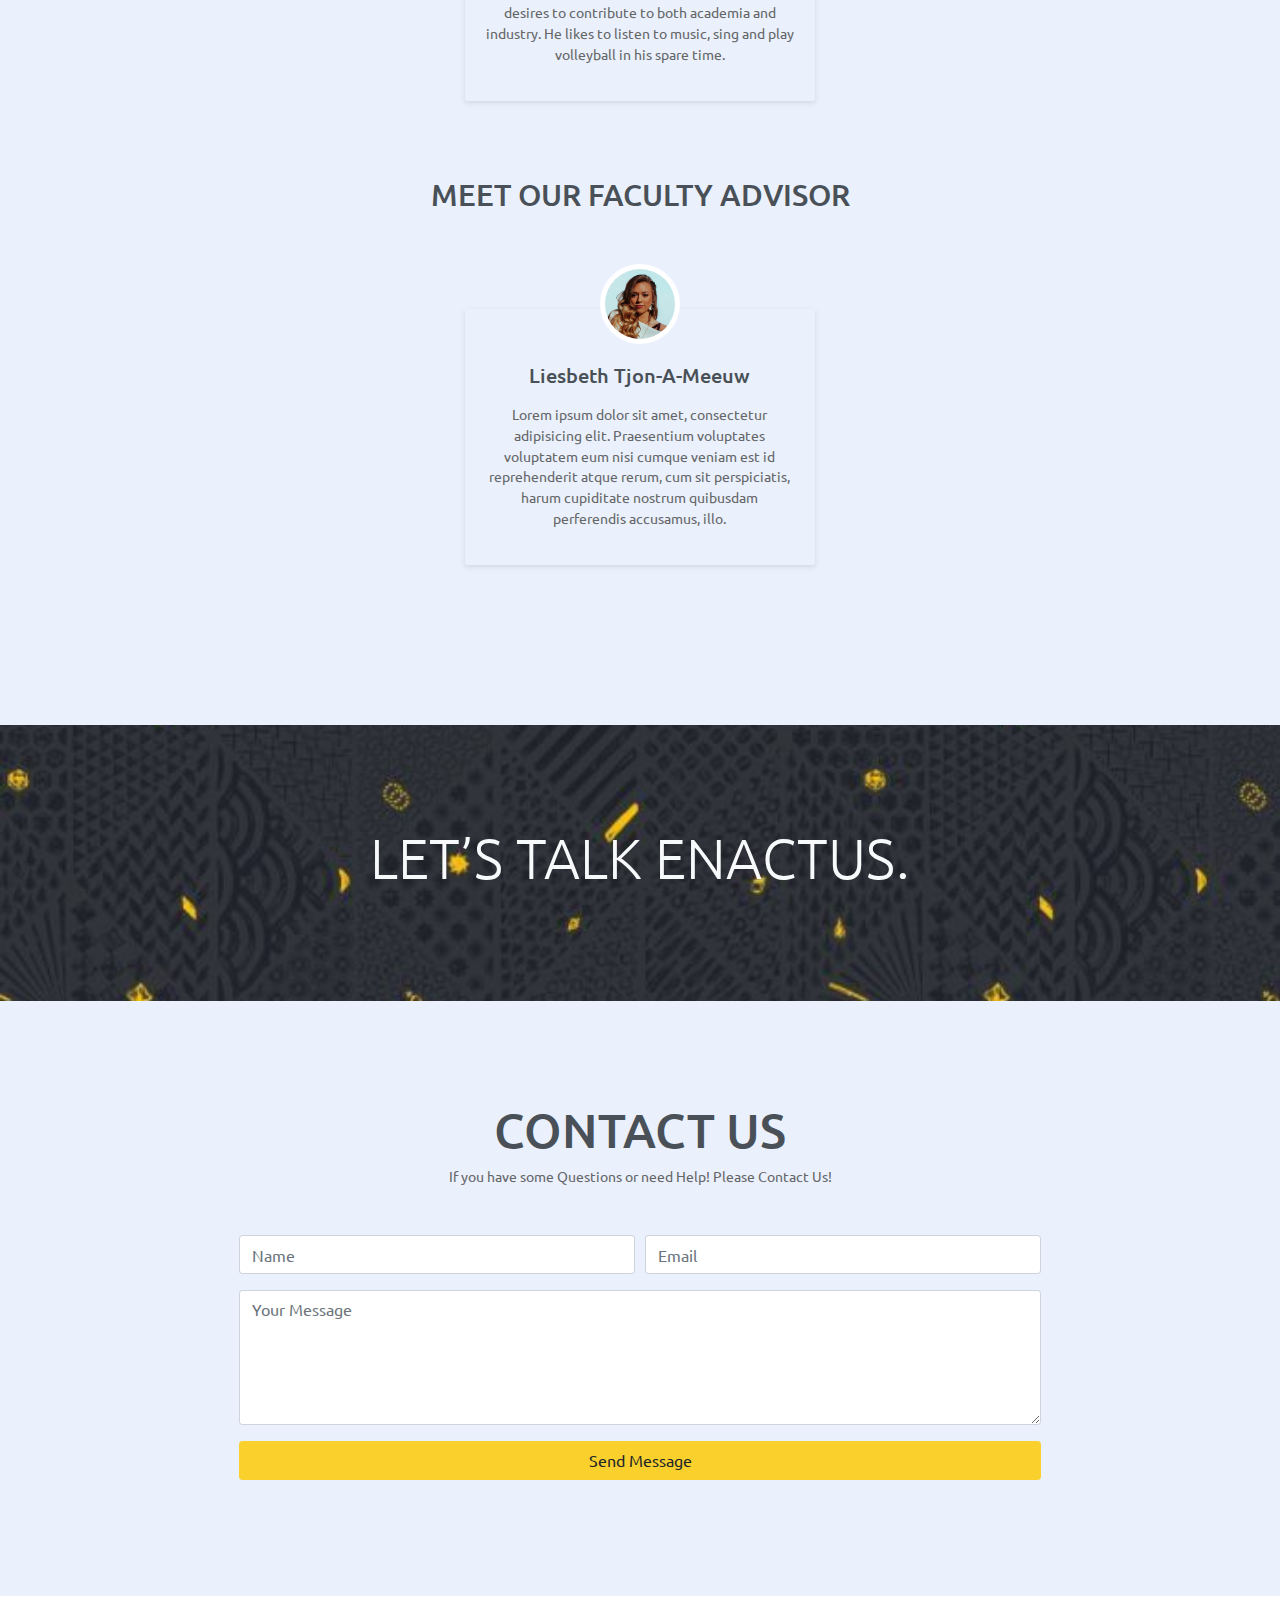
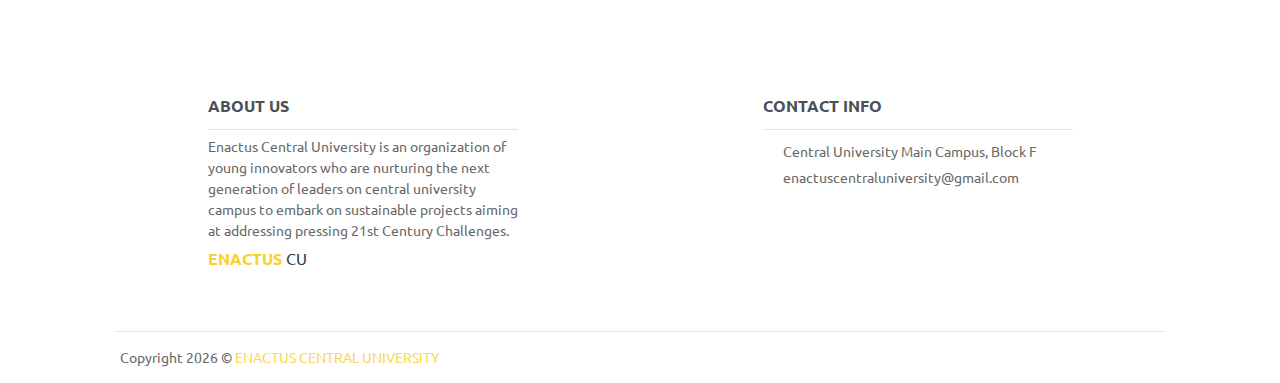
==== commit 10166dbf: "Update index.html" ====
--- a/index.html
+++ b/index.html
@@ -233,7 +233,7 @@
                     <div class="testmonial-wrapper">
                         <img src="assets/imgs/.jpg" alt="Client Image">
                         <h6 class="title mb-3">Andrew Nii Martey</h6>
-                        <p>Lorem ipsum dolor sit amet, consectetur adipisicing elit. Praesentium voluptates voluptatem eum nisi cumque veniam est id reprehenderit atque rerum, cum sit perspiciatis, harum cupiditate nostrum quibusdam perferendis accusamus, illo.</p>
+                        <p>Andrews Nii Martey is a proud ENACTUS alumnus from Central University with a BSc. Environment and Development Studies degree. He currently holds a Master of Business Administration from the University of Ghana and is a Senior Administrative Assistant with 5 years HR experience working alongside the Human Resource Directorate of Central University. His interest in the field of HR spans talent acquisition, HR analytics, performance management, training and development , compensation and benefits, strategic HRM, employee safety and health etc.  Additionally, Andrews owns an icecream and desert business with the goal to industrialize the business. However, beyond school and work, he is a strong advocate for the SDGs, passionate about empowering the society while improving lives.  Andrews is inspired daily by his faith in God and desires to contribute to both academia and industry. He likes to listen to music, sing and play volleyball in his spare time.</p>
                     </div>
                 </div>
                 <div class="col-sm-10 col-md-4 m-auto">
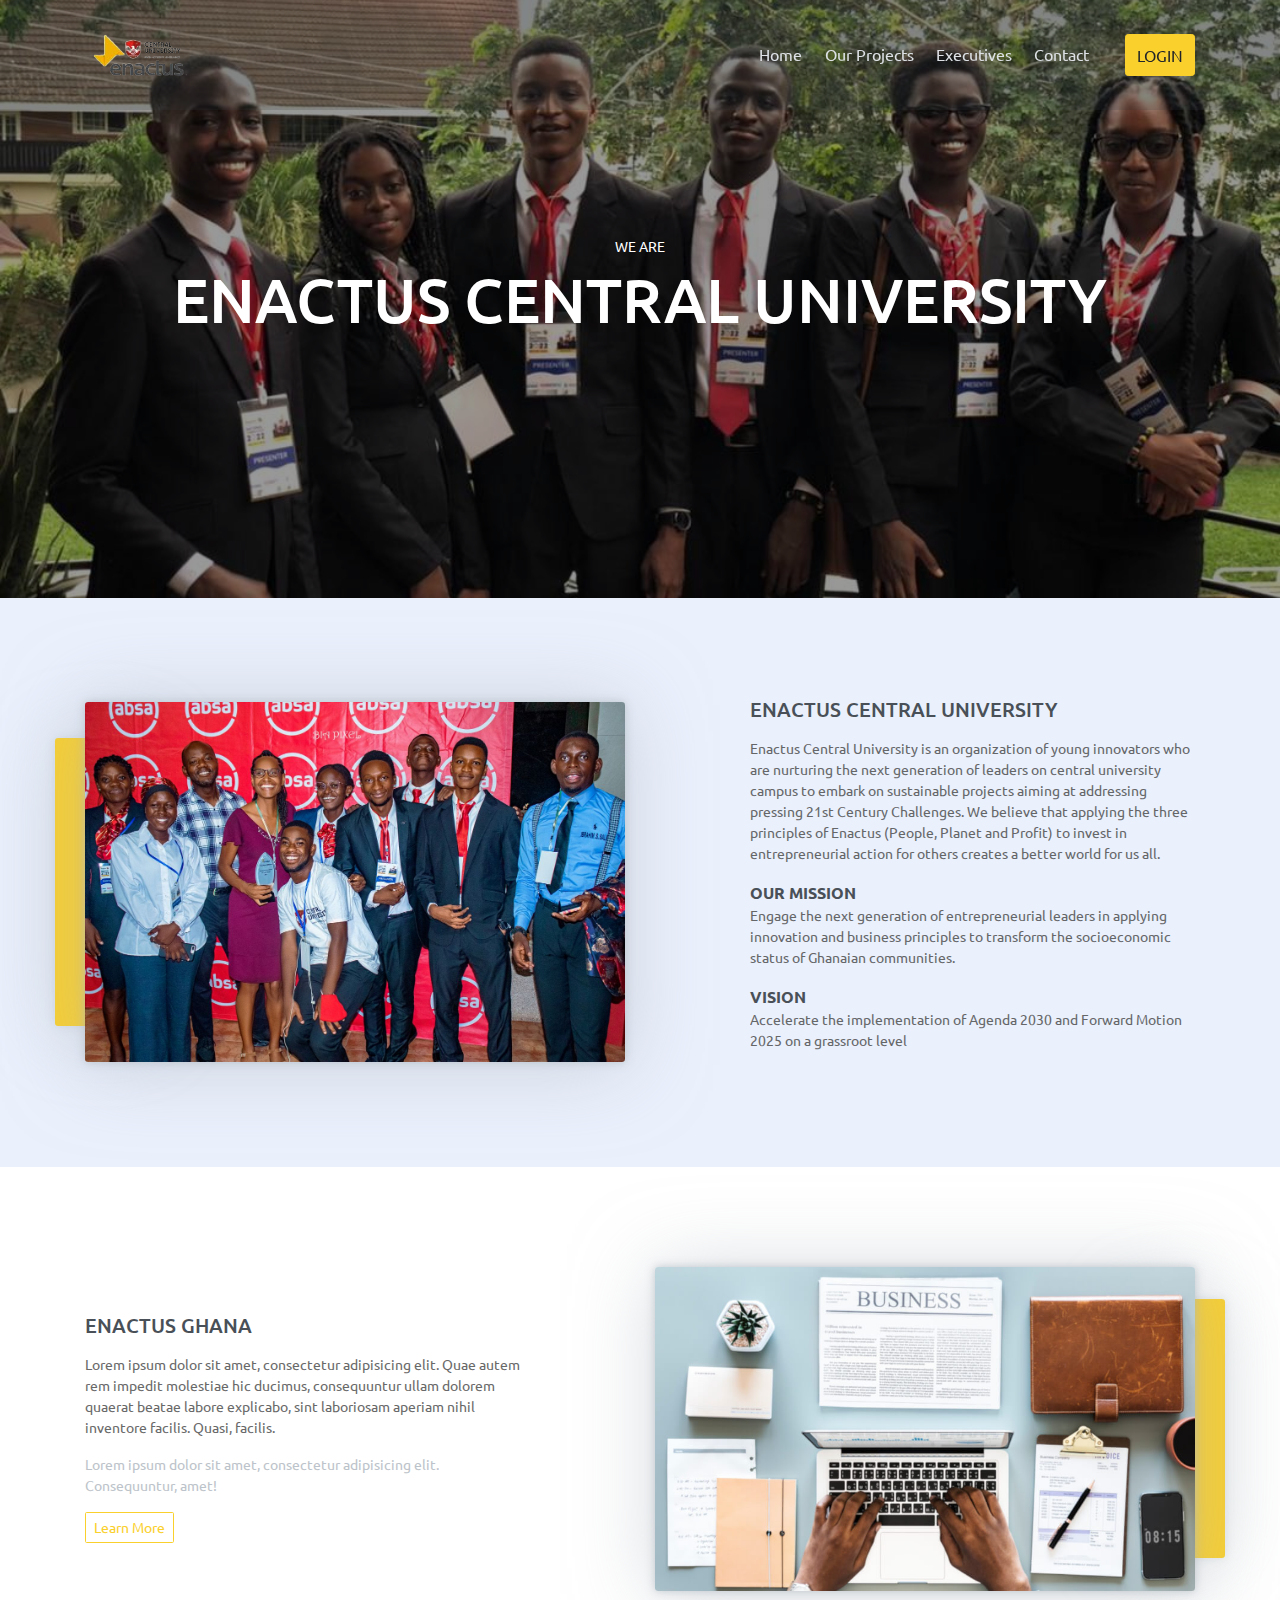
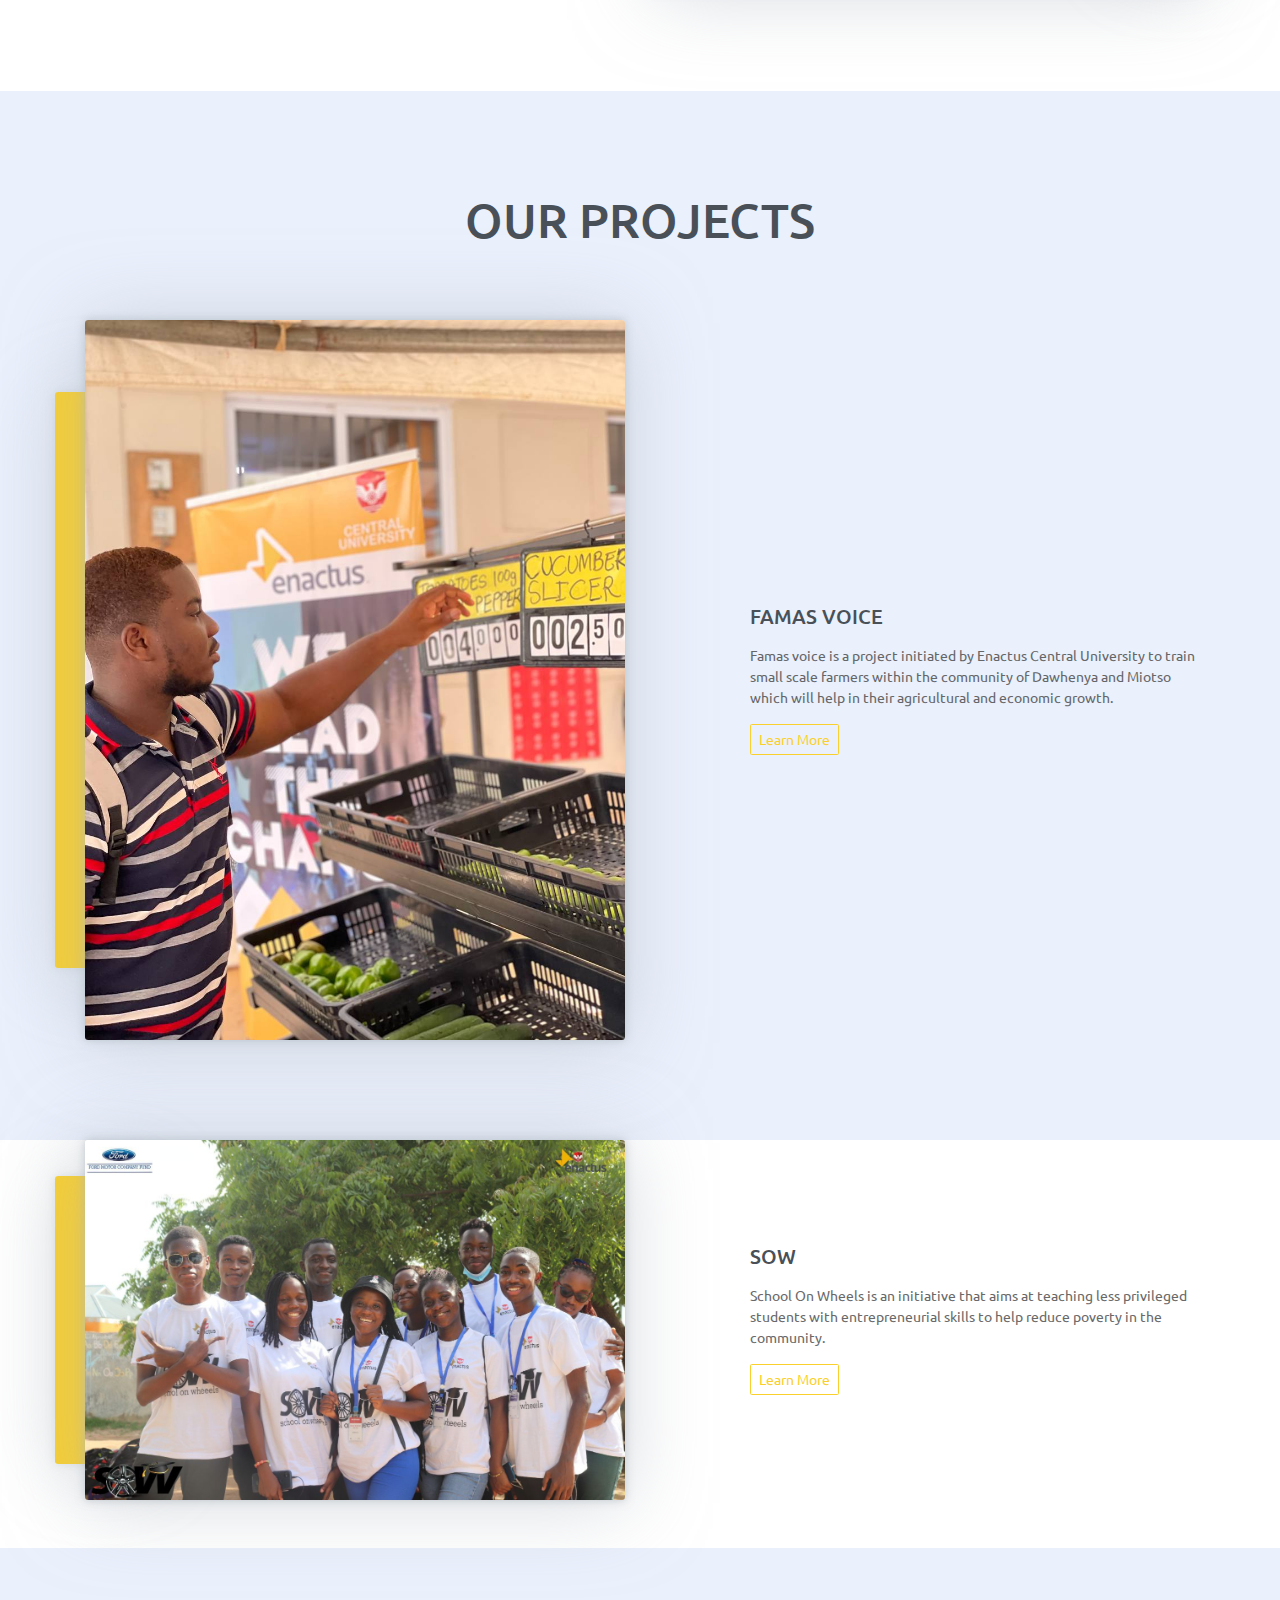
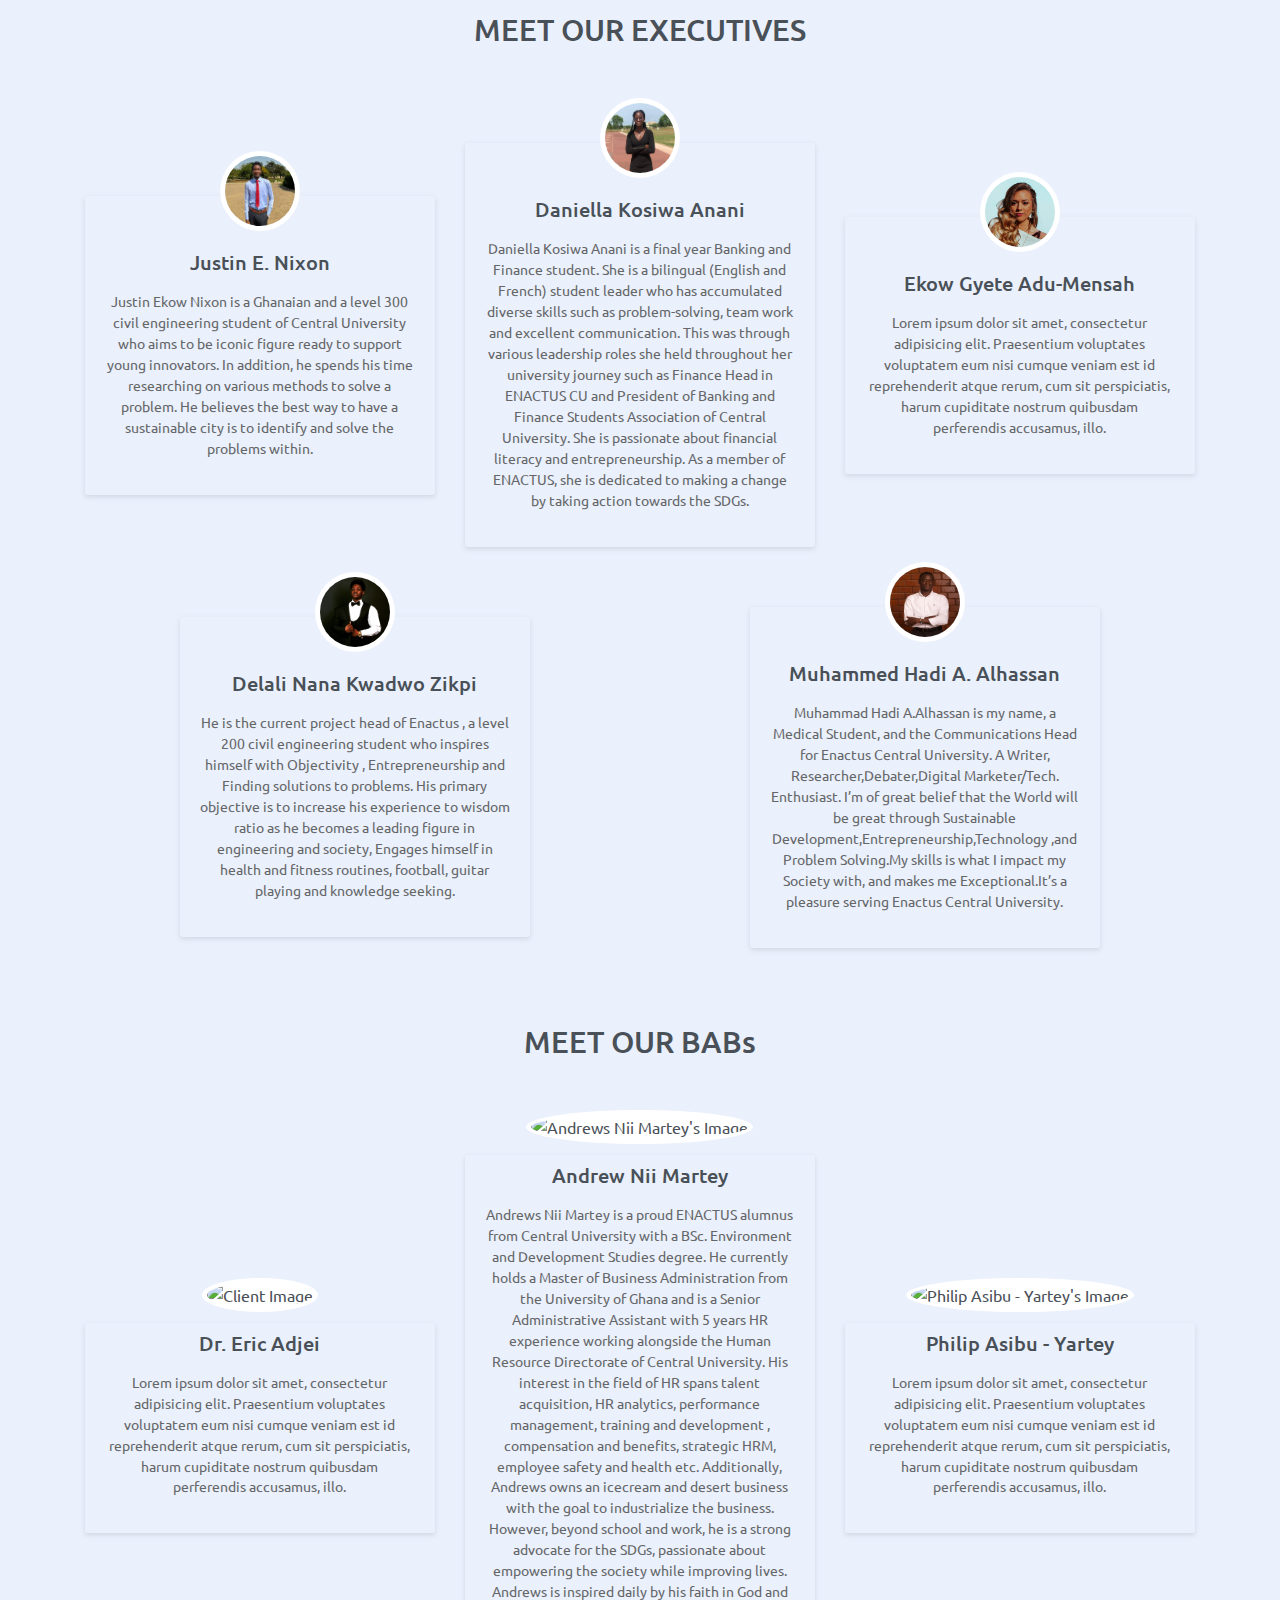
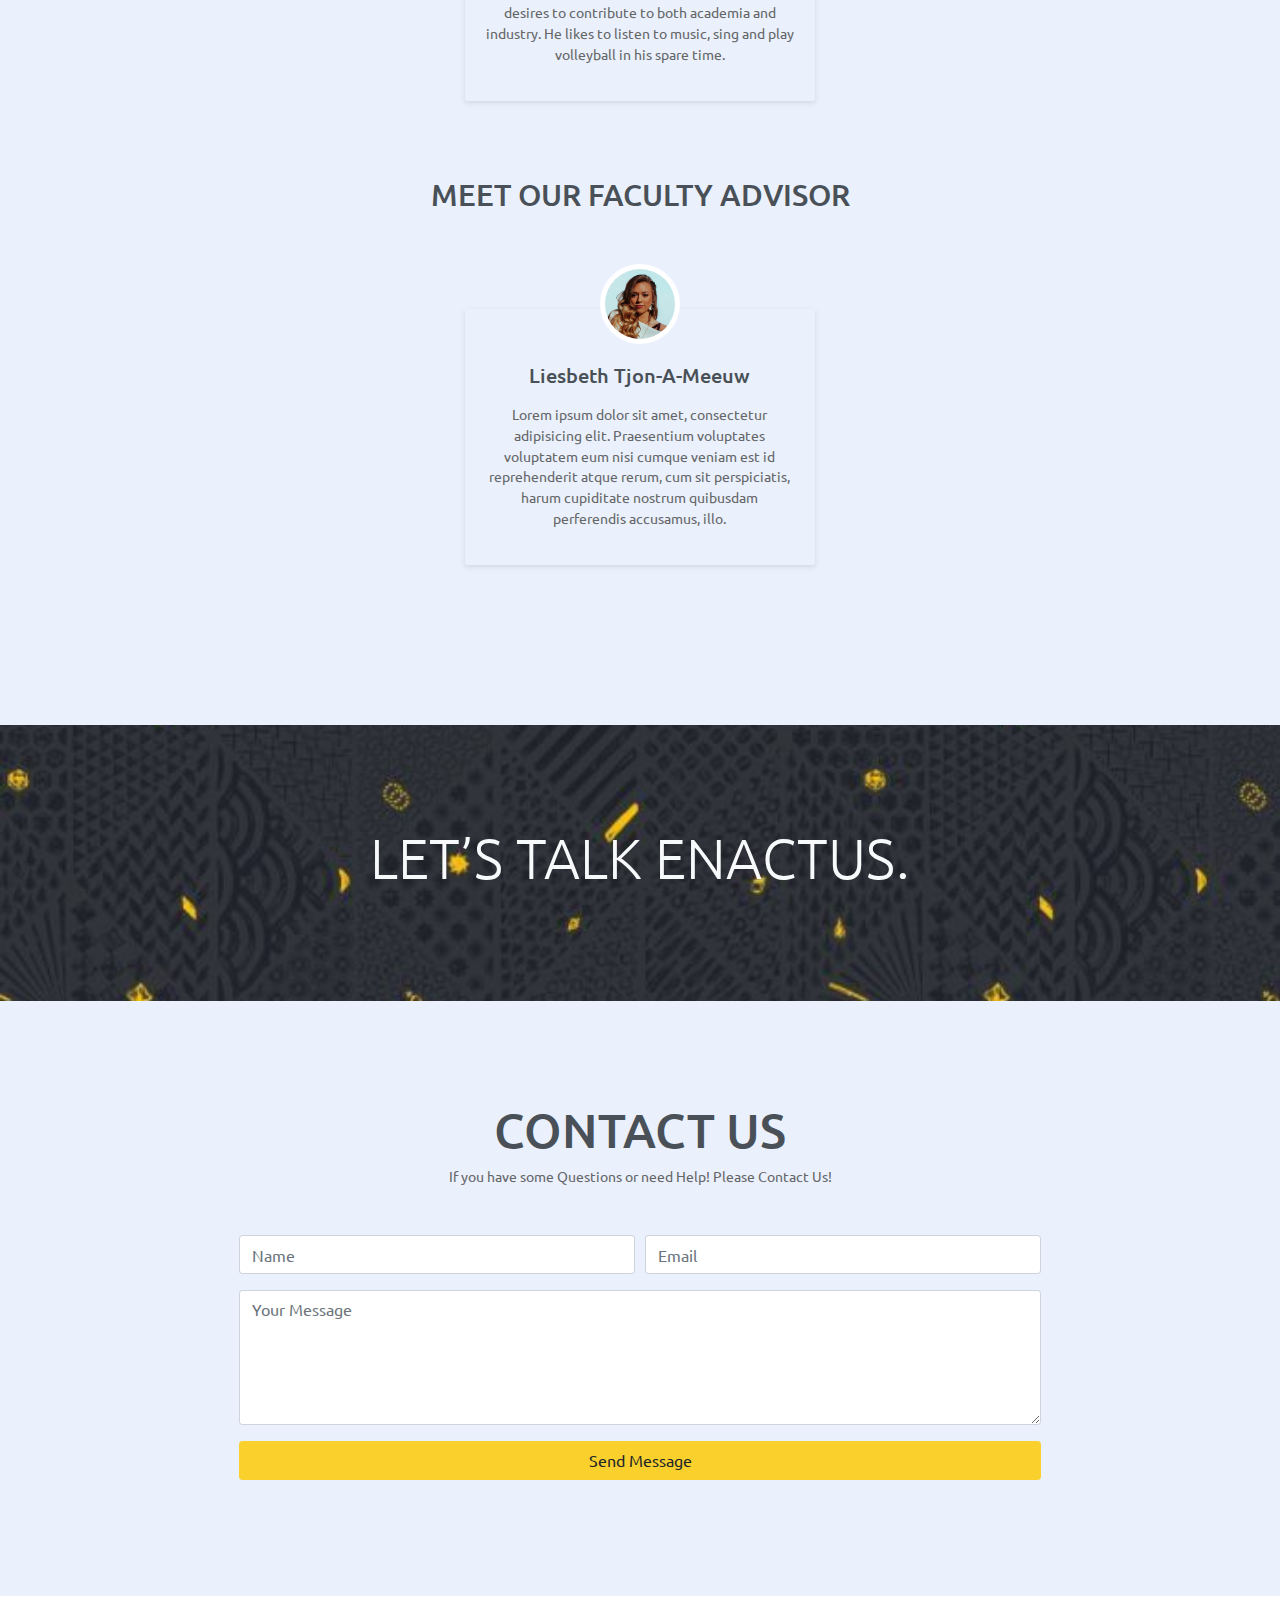
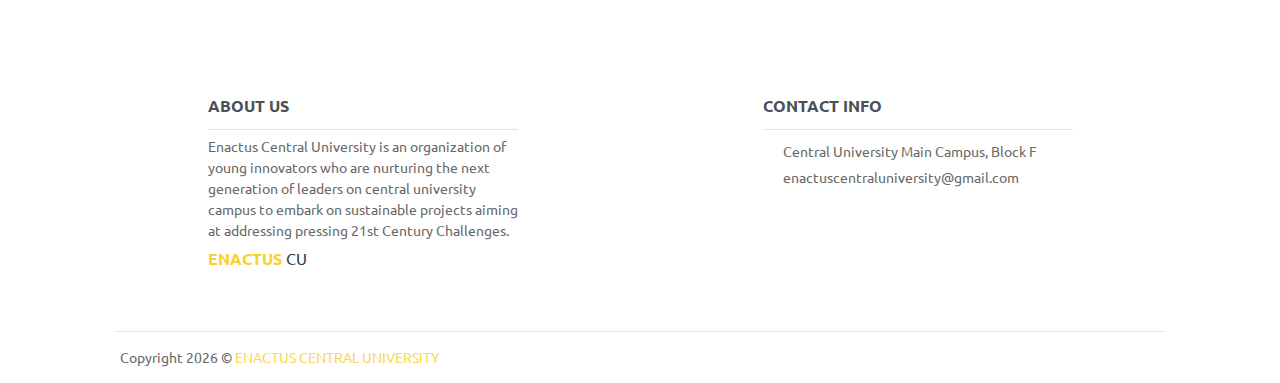
==== commit b0eff090: "Update index.html" ====
--- a/index.html
+++ b/index.html
@@ -231,14 +231,14 @@
                 </div>
                 <div class="col-sm-10 col-md-4 m-auto">
                     <div class="testmonial-wrapper">
-                        <img src="assets/imgs/.jpg" alt="Client Image">
+                        <img src="assets/imgs/.jpg" alt="Andrews Nii Martey's Image">
                         <h6 class="title mb-3">Andrew Nii Martey</h6>
                         <p>Andrews Nii Martey is a proud ENACTUS alumnus from Central University with a BSc. Environment and Development Studies degree. He currently holds a Master of Business Administration from the University of Ghana and is a Senior Administrative Assistant with 5 years HR experience working alongside the Human Resource Directorate of Central University. His interest in the field of HR spans talent acquisition, HR analytics, performance management, training and development , compensation and benefits, strategic HRM, employee safety and health etc.  Additionally, Andrews owns an icecream and desert business with the goal to industrialize the business. However, beyond school and work, he is a strong advocate for the SDGs, passionate about empowering the society while improving lives.  Andrews is inspired daily by his faith in God and desires to contribute to both academia and industry. He likes to listen to music, sing and play volleyball in his spare time.</p>
                     </div>
                 </div>
                 <div class="col-sm-10 col-md-4 m-auto">
                     <div class="testmonial-wrapper">
-                        <img src="assets/imgs/.jpg" alt="Client Image">
+                        <img src="assets/imgs/.jpg" alt="Philip Asibu - Yartey's Image">
                         <h6 class="title mb-3">Philip Asibu - Yartey</h6>
                         <p>Lorem ipsum dolor sit amet, consectetur adipisicing elit. Praesentium voluptates voluptatem eum nisi cumque veniam est id reprehenderit atque rerum, cum sit perspiciatis, harum cupiditate nostrum quibusdam perferendis accusamus, illo.</p>
                     </div>
@@ -251,7 +251,7 @@
             <div class="row">
                 <div class="col-sm-10 col-md-4 m-auto">
                     <div class="testmonial-wrapper">
-                        <img src="assets/imgs/avatar3.jpg" alt="Client Image">
+                        <img src="assets/imgs/avatar3.jpg" alt="Liesbeth Tjon-A-Meeuw's Image">
                         <h6 class="title mb-3">Liesbeth Tjon-A-Meeuw</h6>
                         <p>Lorem ipsum dolor sit amet, consectetur adipisicing elit. Praesentium voluptates voluptatem eum nisi cumque veniam est id reprehenderit atque rerum, cum sit perspiciatis, harum cupiditate nostrum quibusdam perferendis accusamus, illo.</p>
                     </div>
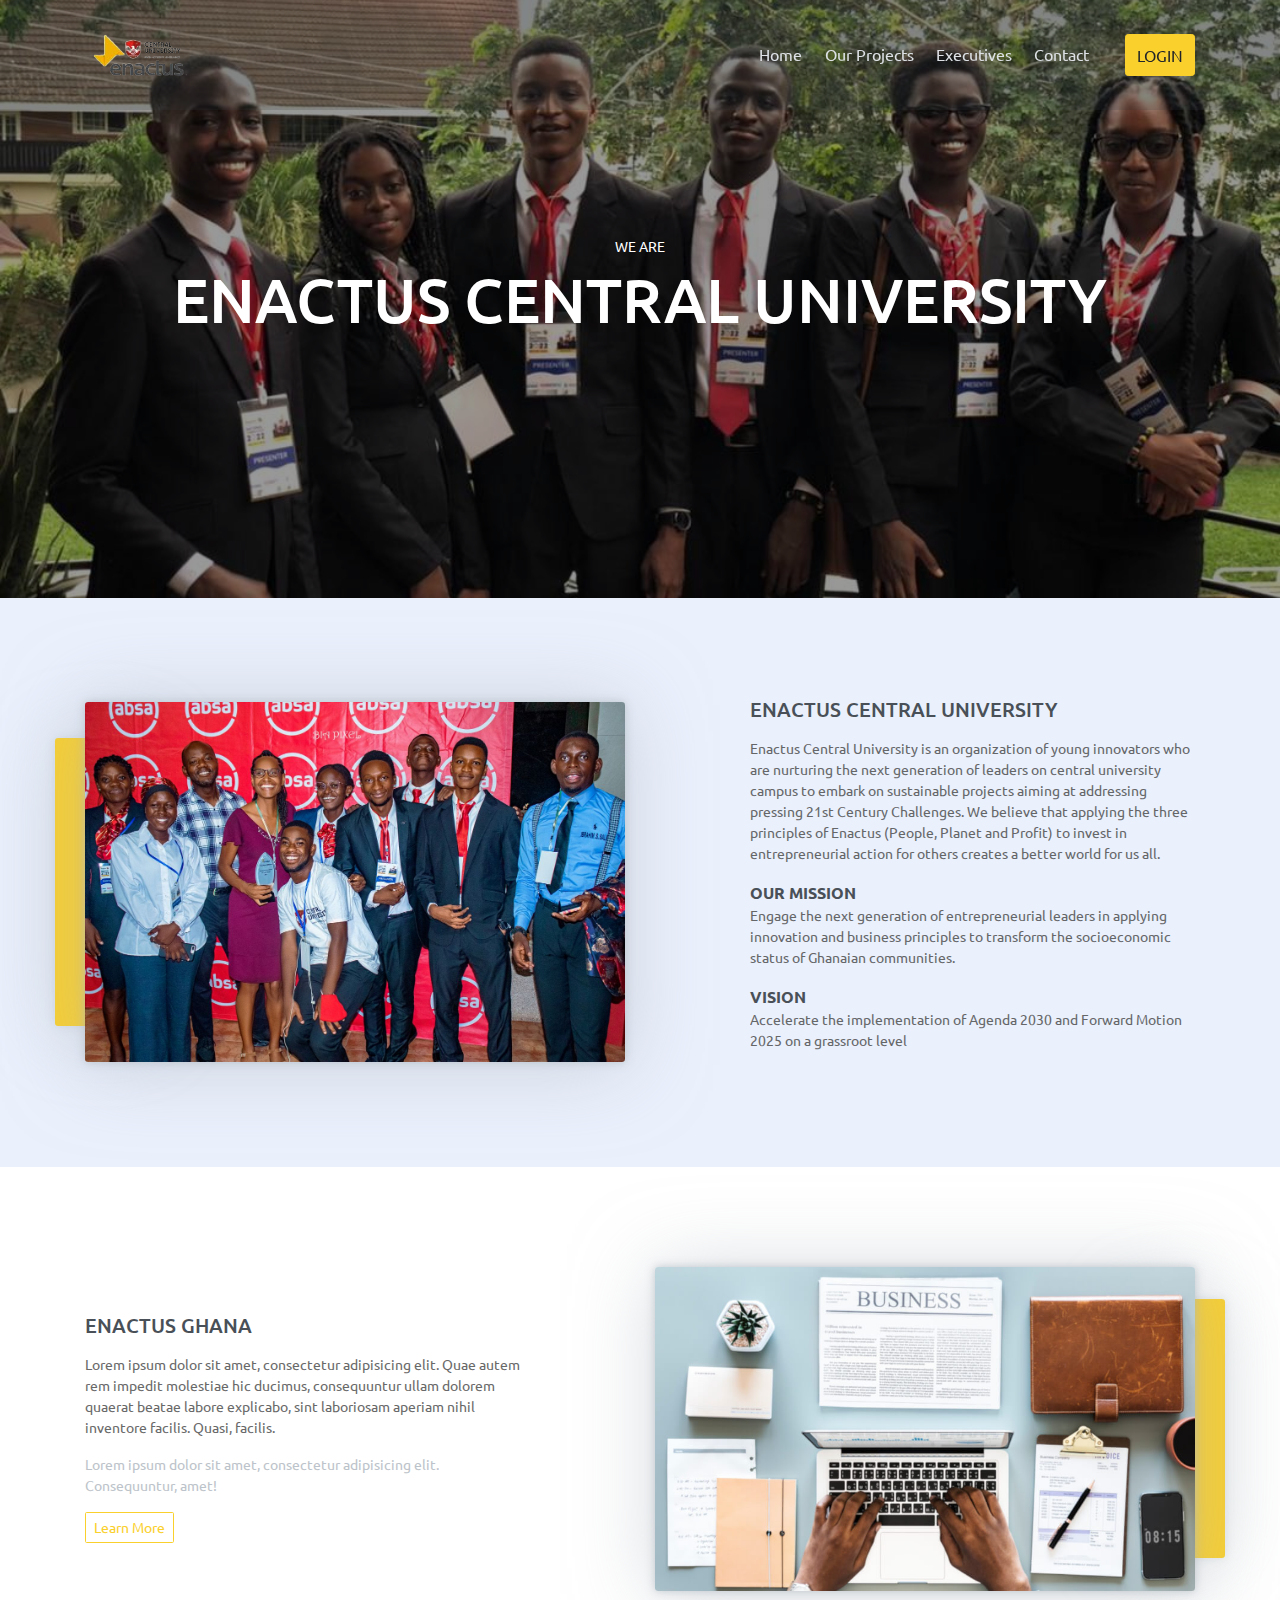
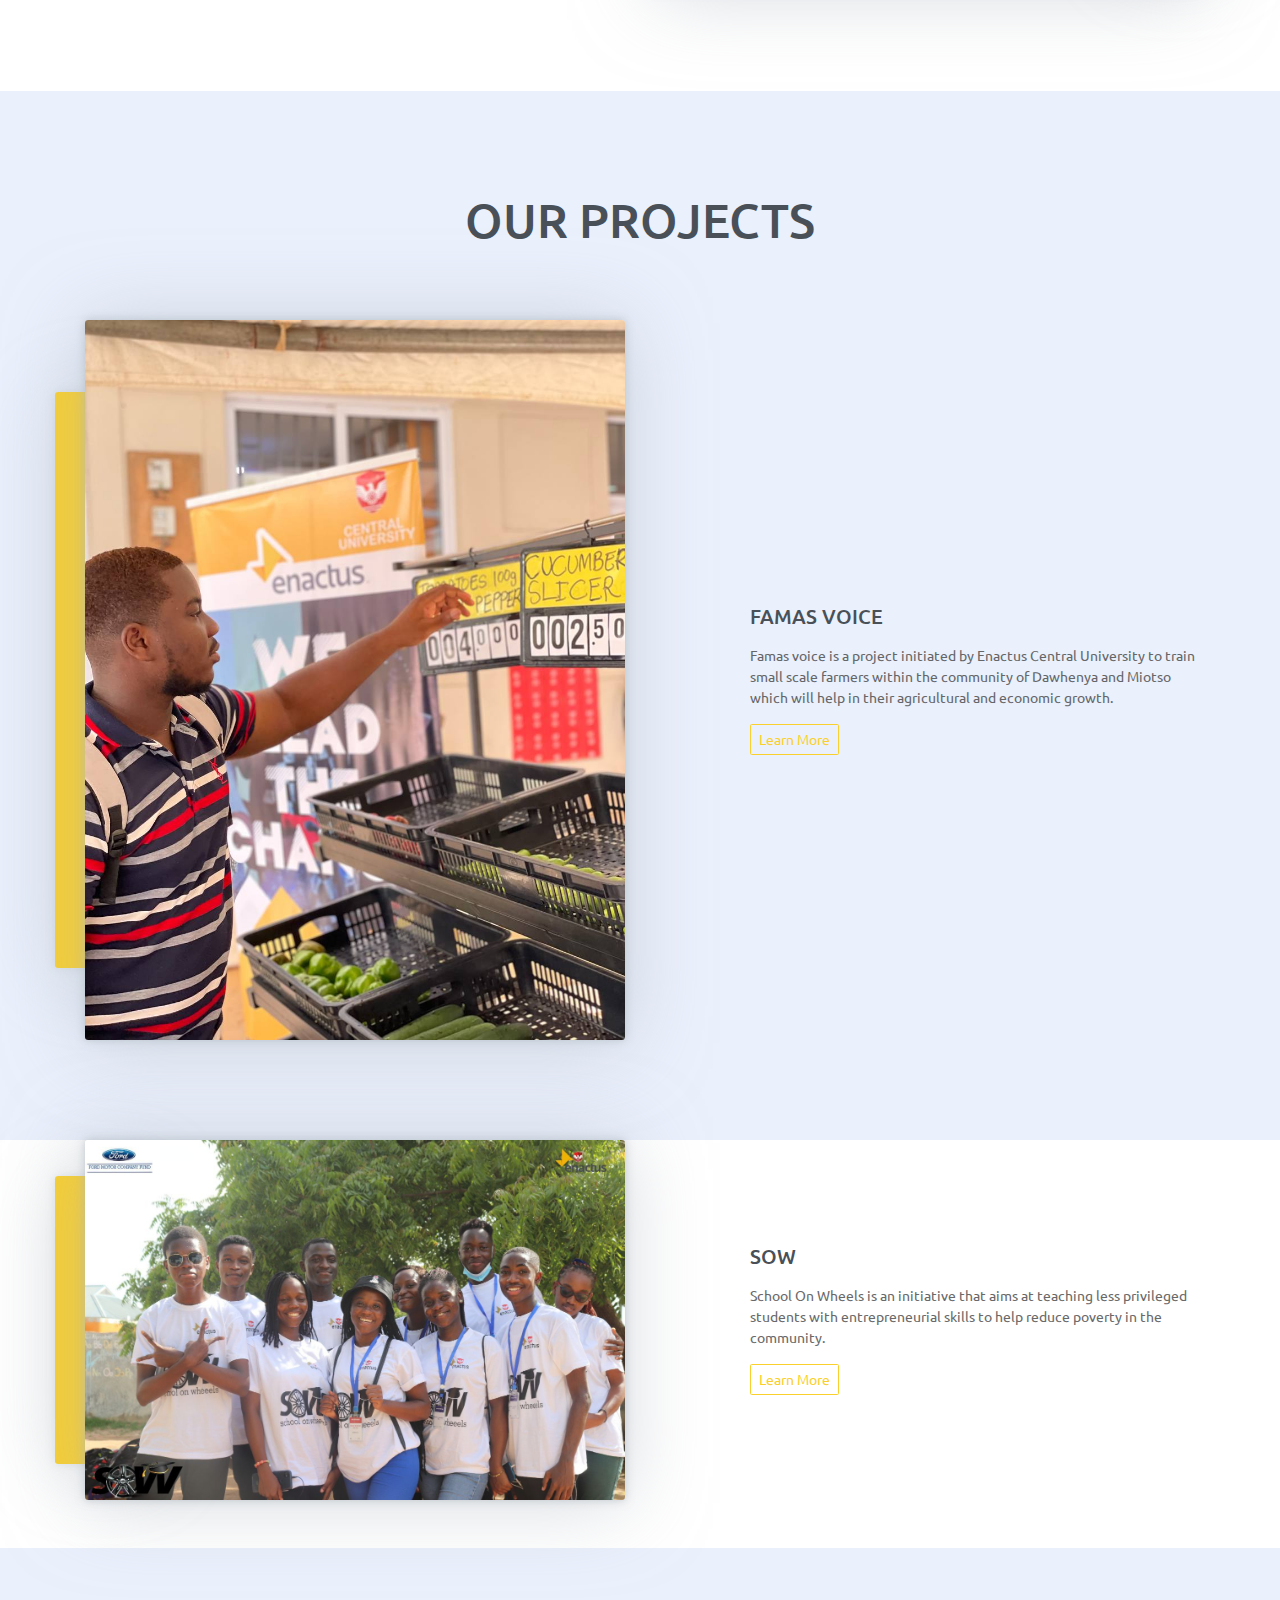
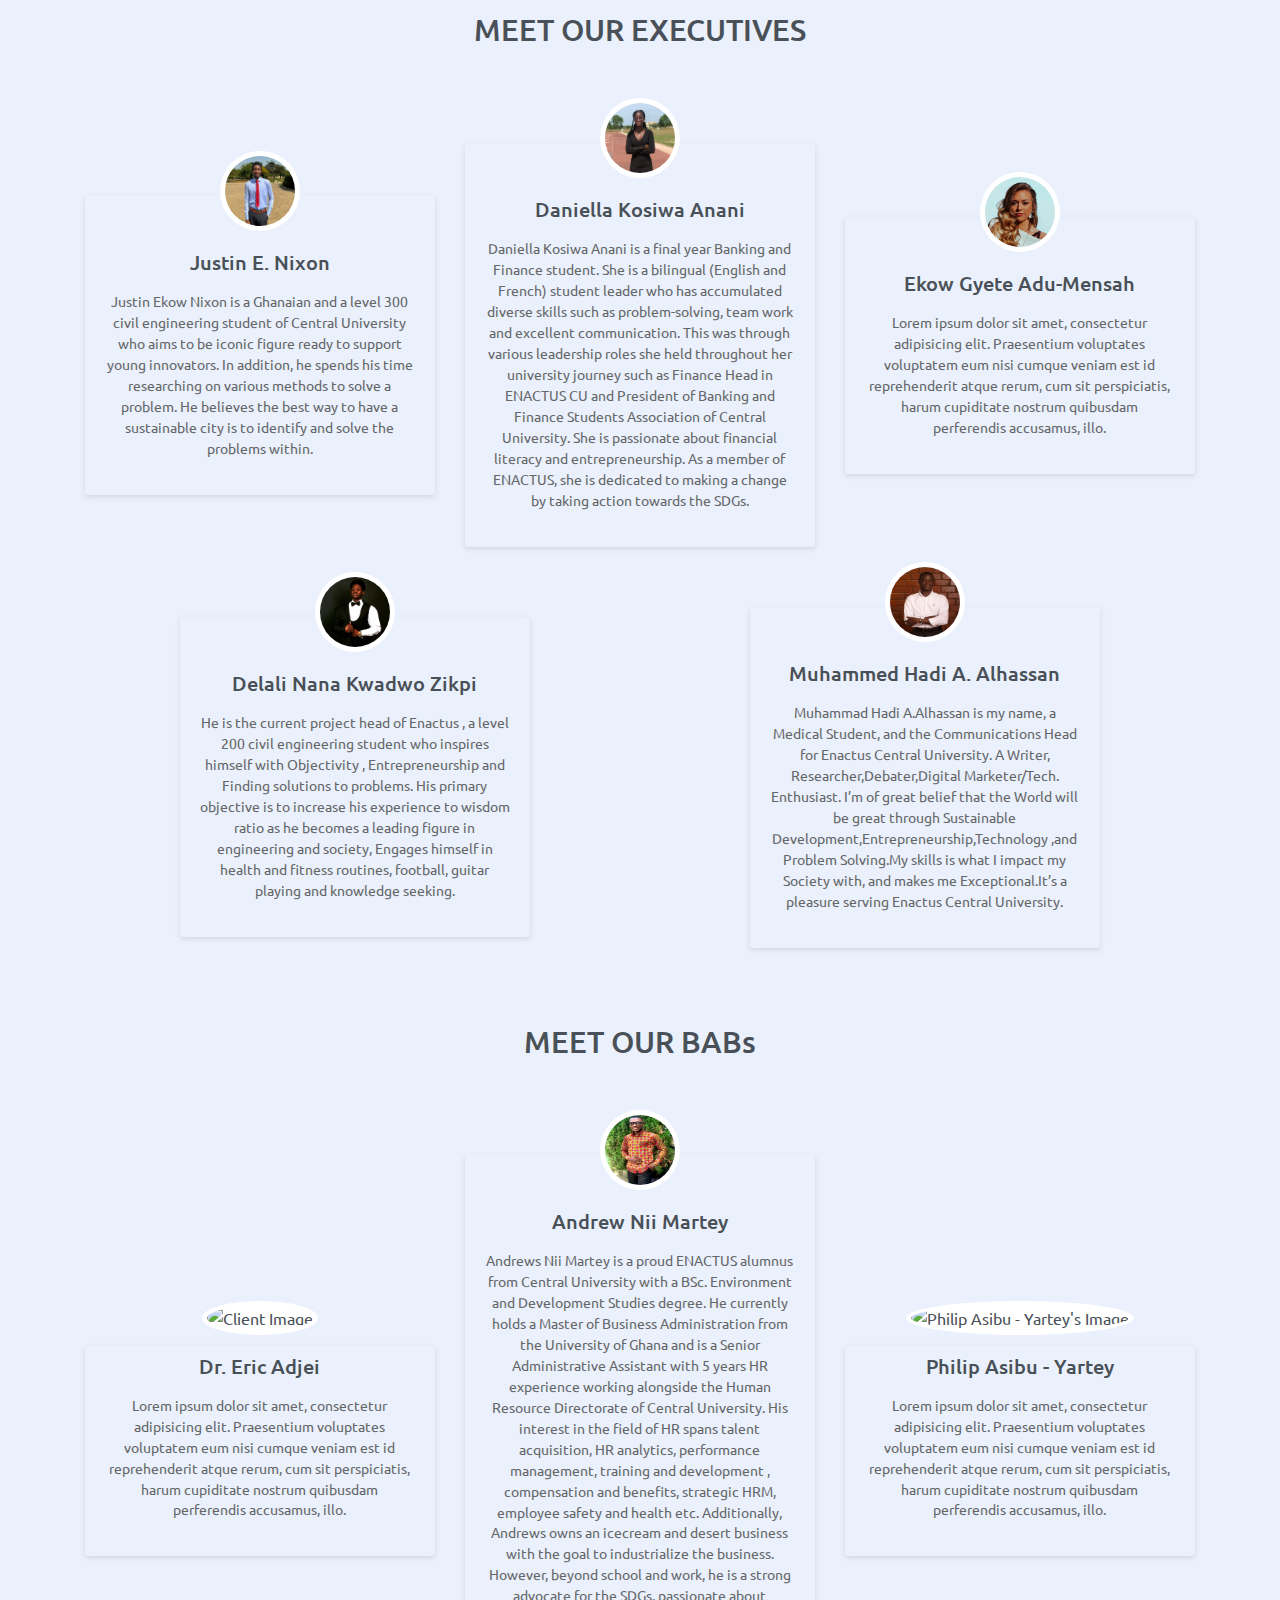
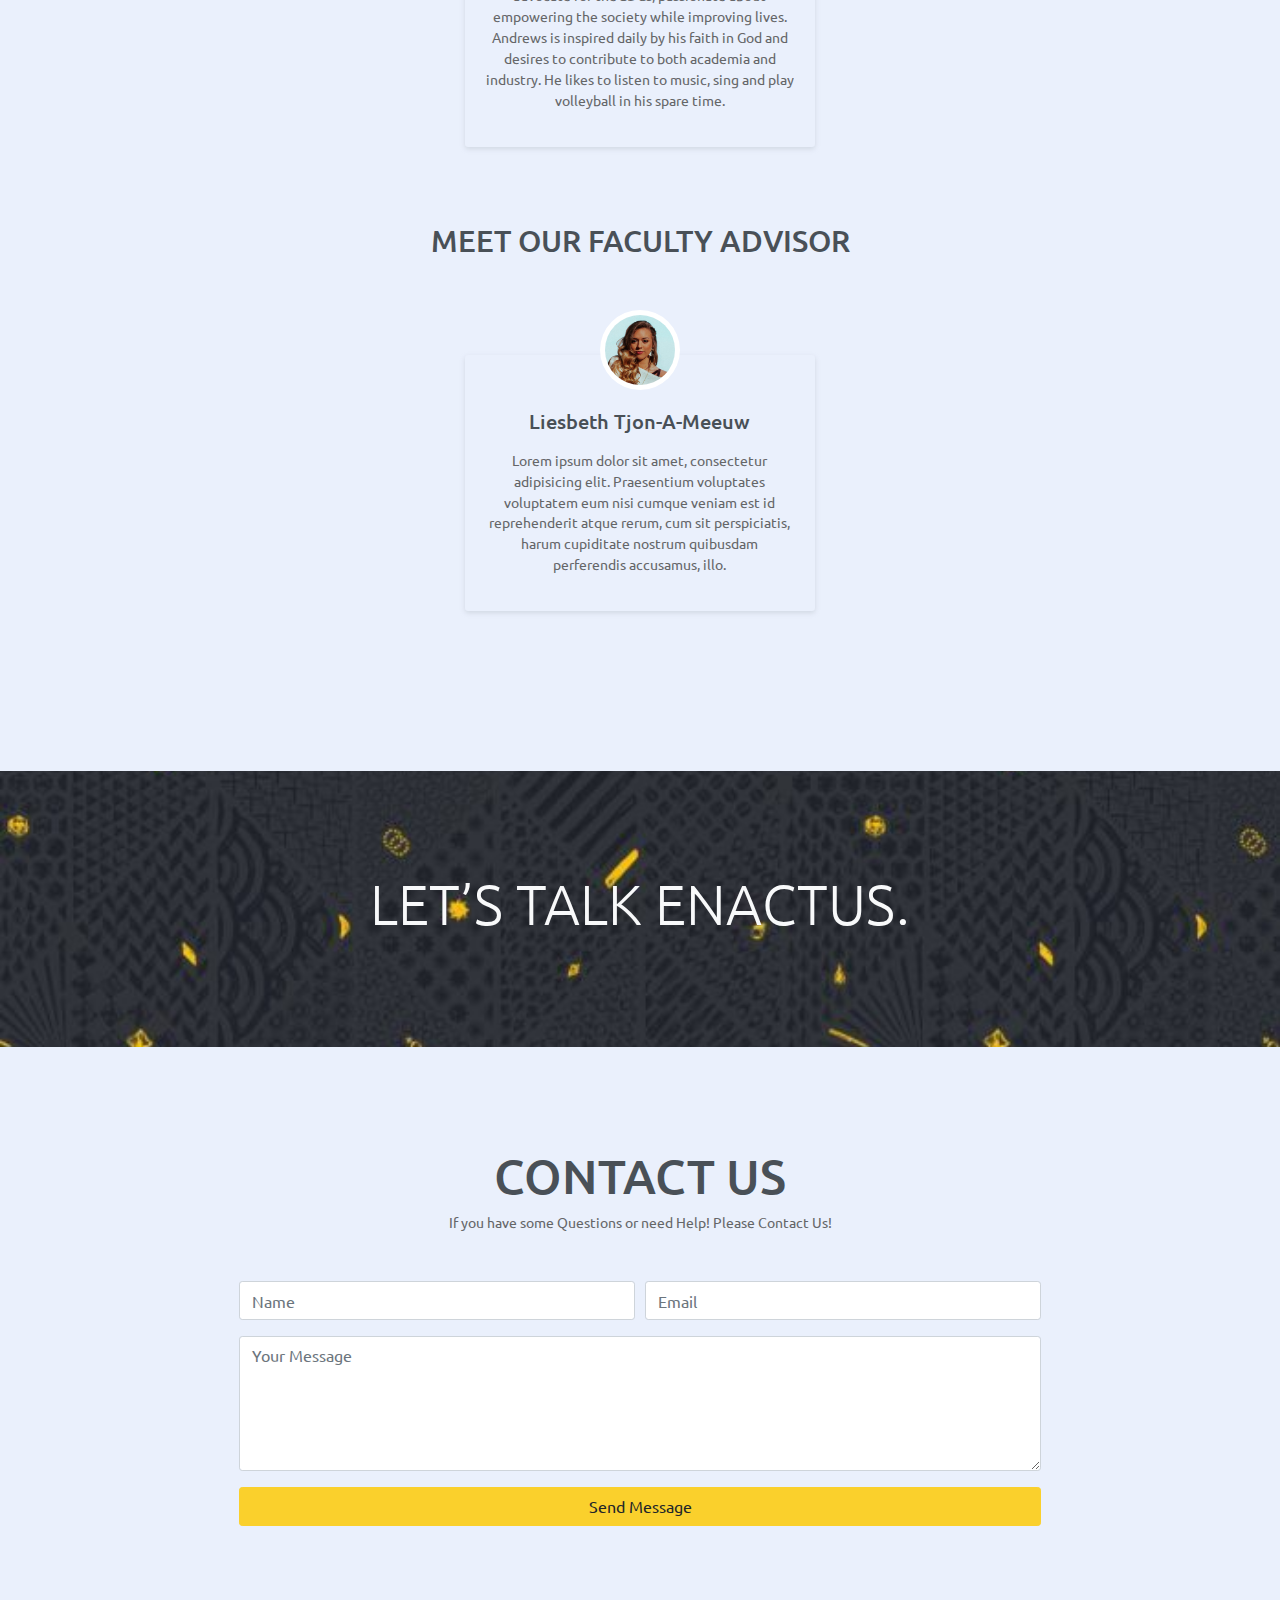
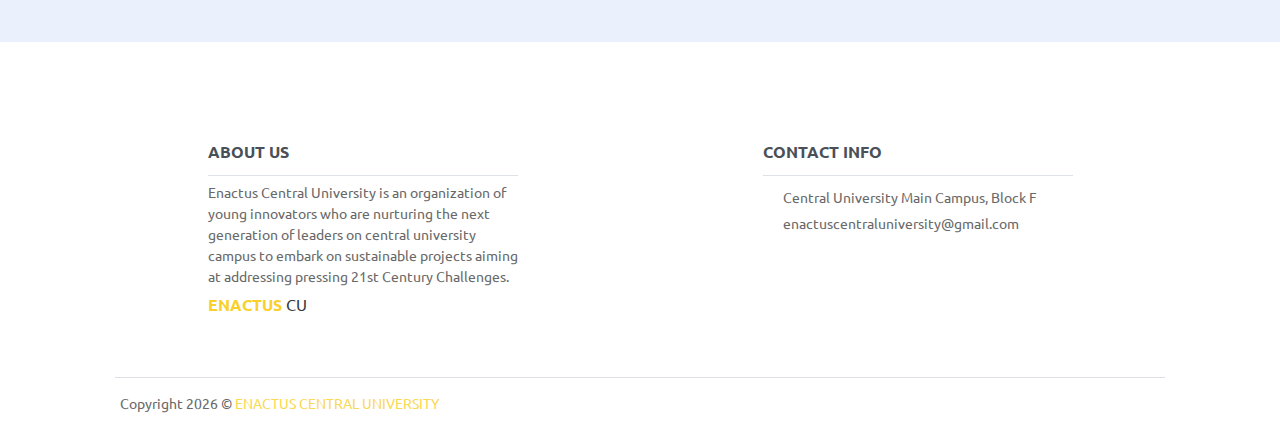
==== commit 0ea29a1e: "Update index.html" ====
--- a/index.html
+++ b/index.html
@@ -231,7 +231,7 @@
                 </div>
                 <div class="col-sm-10 col-md-4 m-auto">
                     <div class="testmonial-wrapper">
-                        <img src="assets/imgs/.jpg" alt="Andrews Nii Martey's Image">
+                        <img src="assets/imgs/andrew.jpeg" alt="Andrews Nii Martey's Image">
                         <h6 class="title mb-3">Andrew Nii Martey</h6>
                         <p>Andrews Nii Martey is a proud ENACTUS alumnus from Central University with a BSc. Environment and Development Studies degree. He currently holds a Master of Business Administration from the University of Ghana and is a Senior Administrative Assistant with 5 years HR experience working alongside the Human Resource Directorate of Central University. His interest in the field of HR spans talent acquisition, HR analytics, performance management, training and development , compensation and benefits, strategic HRM, employee safety and health etc.  Additionally, Andrews owns an icecream and desert business with the goal to industrialize the business. However, beyond school and work, he is a strong advocate for the SDGs, passionate about empowering the society while improving lives.  Andrews is inspired daily by his faith in God and desires to contribute to both academia and industry. He likes to listen to music, sing and play volleyball in his spare time.</p>
                     </div>
